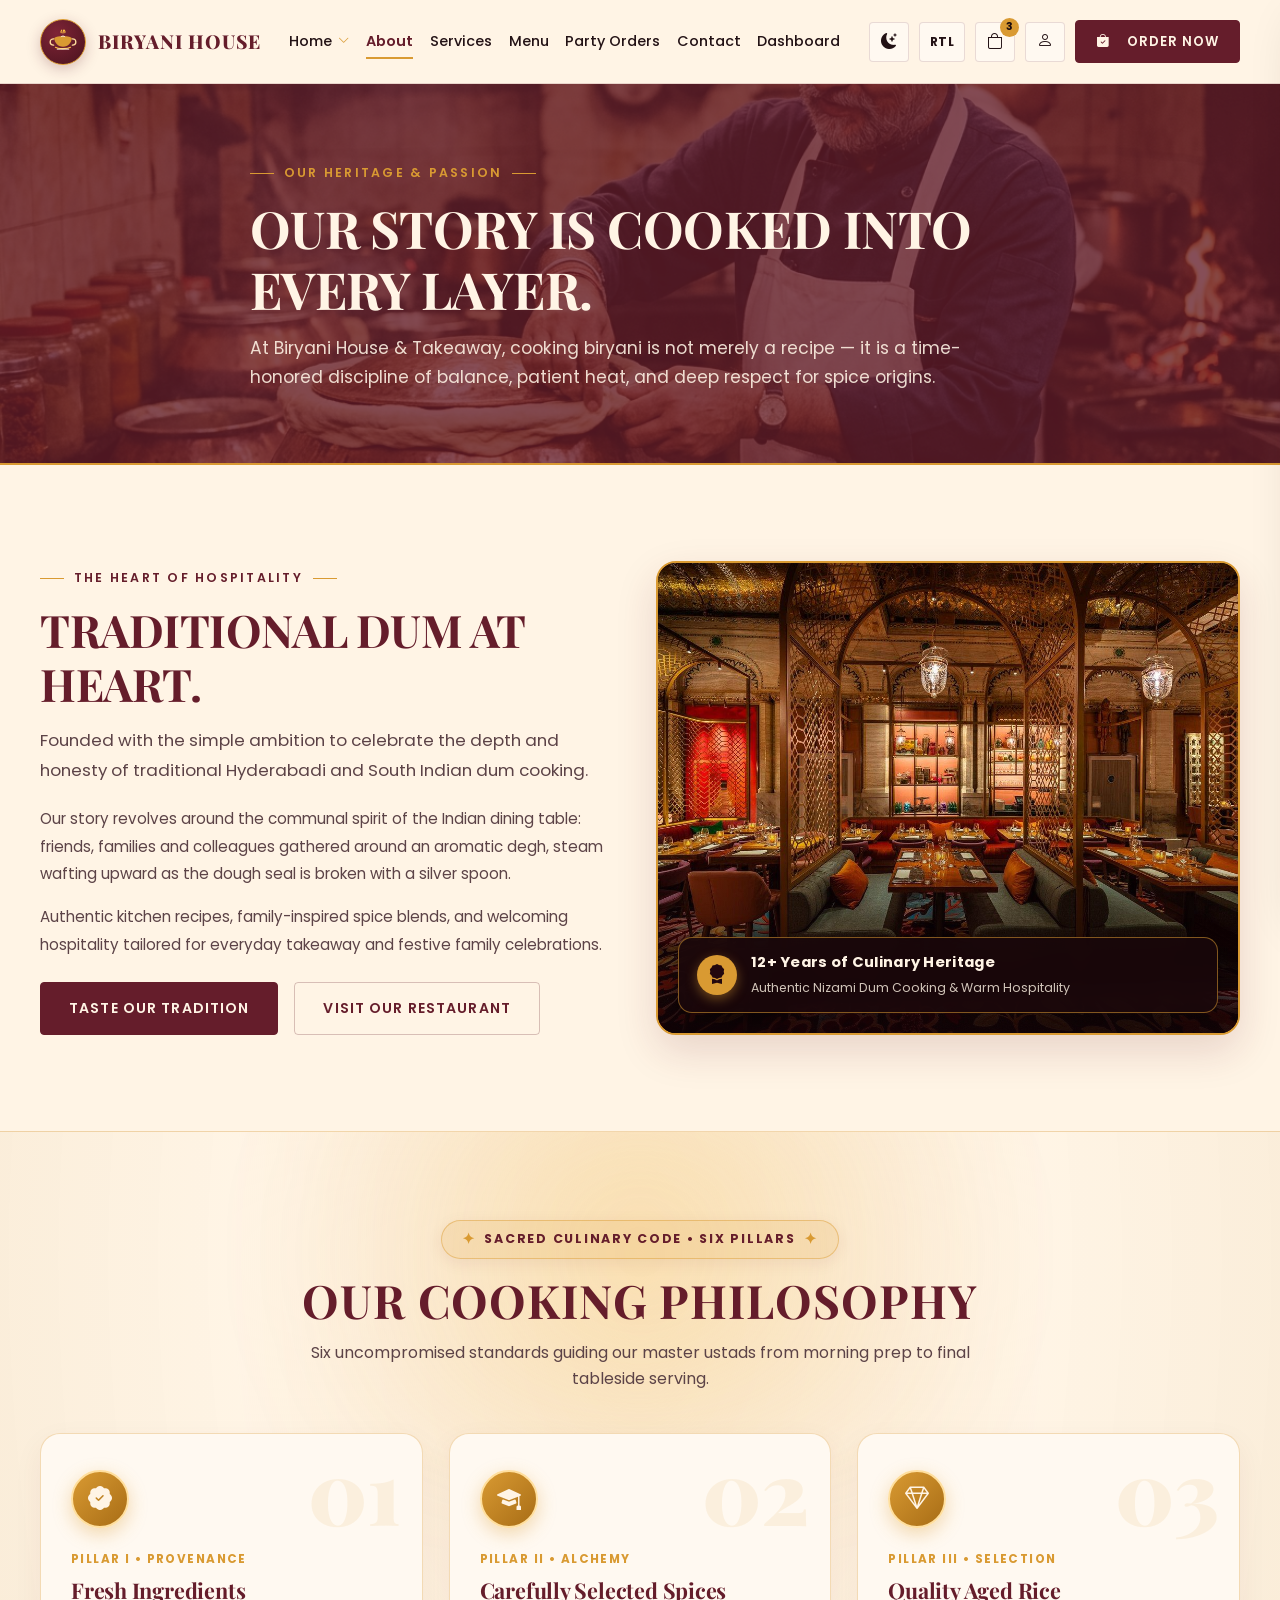
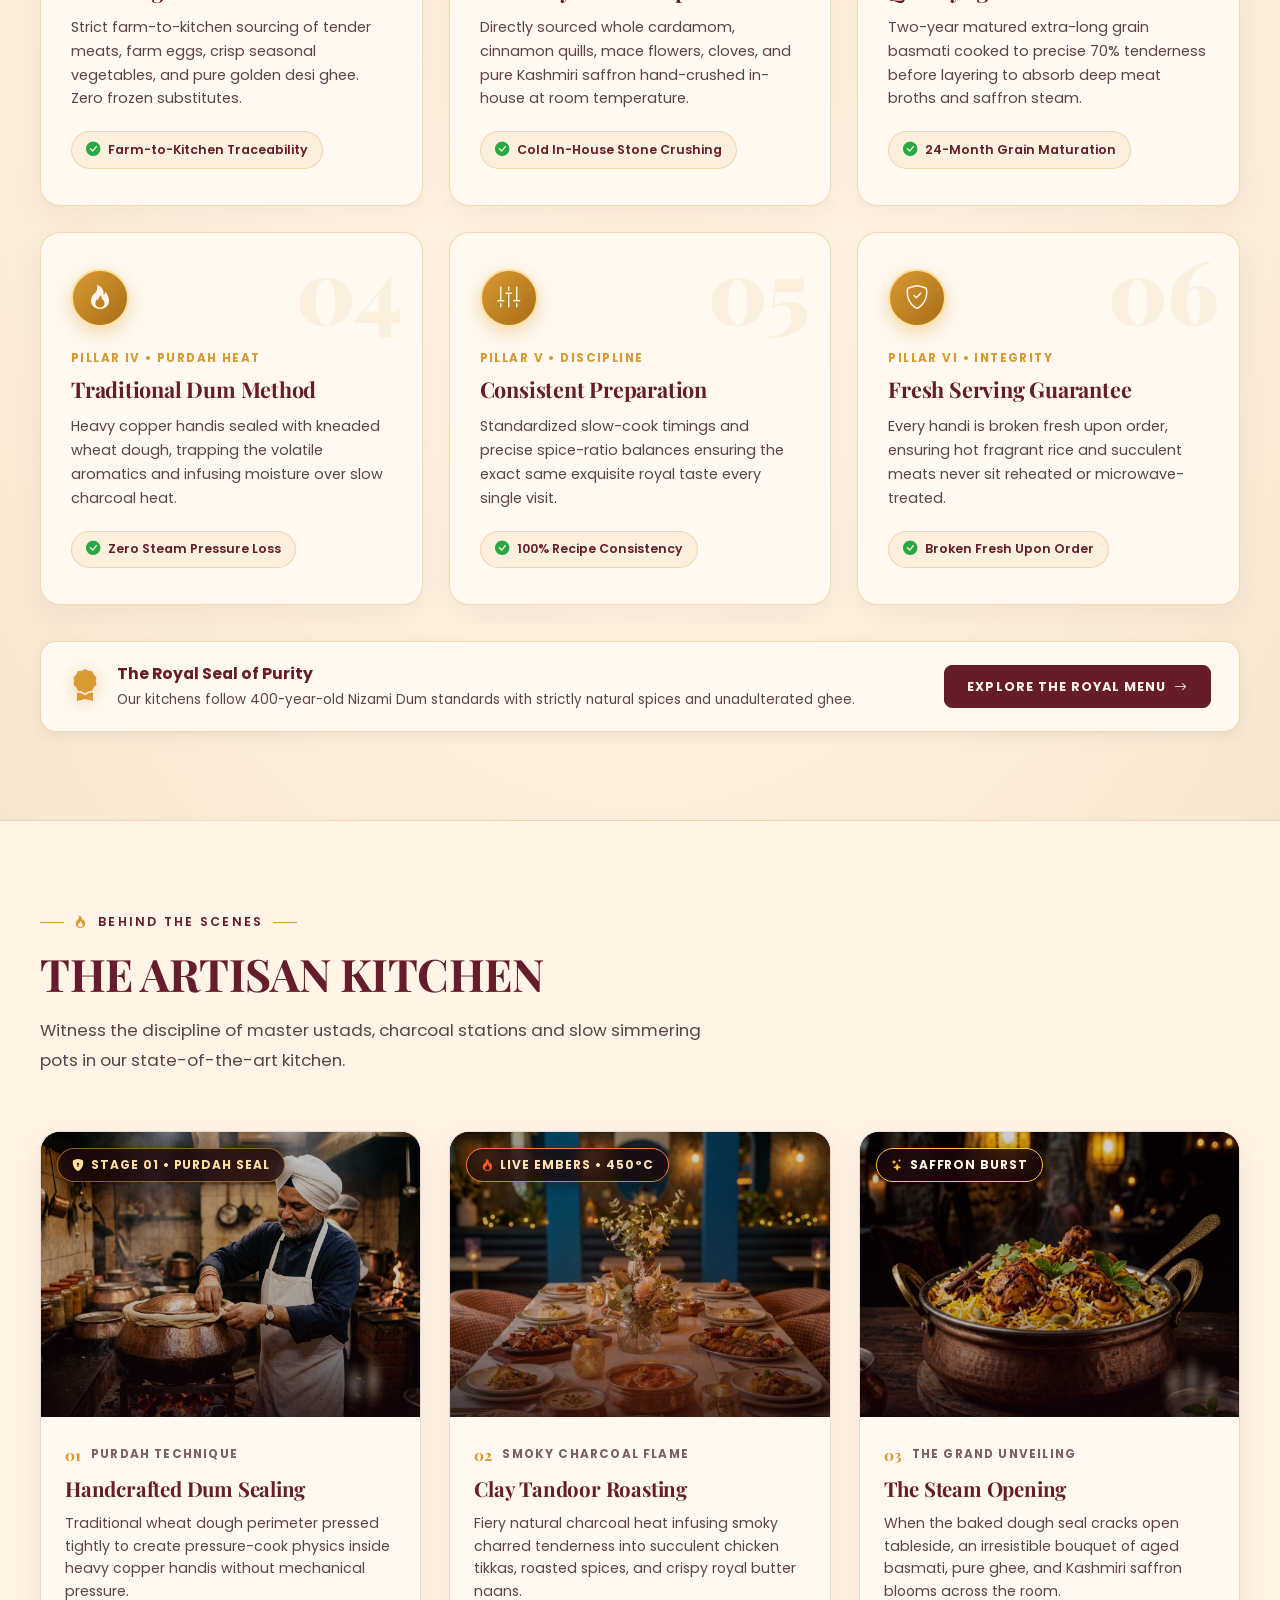
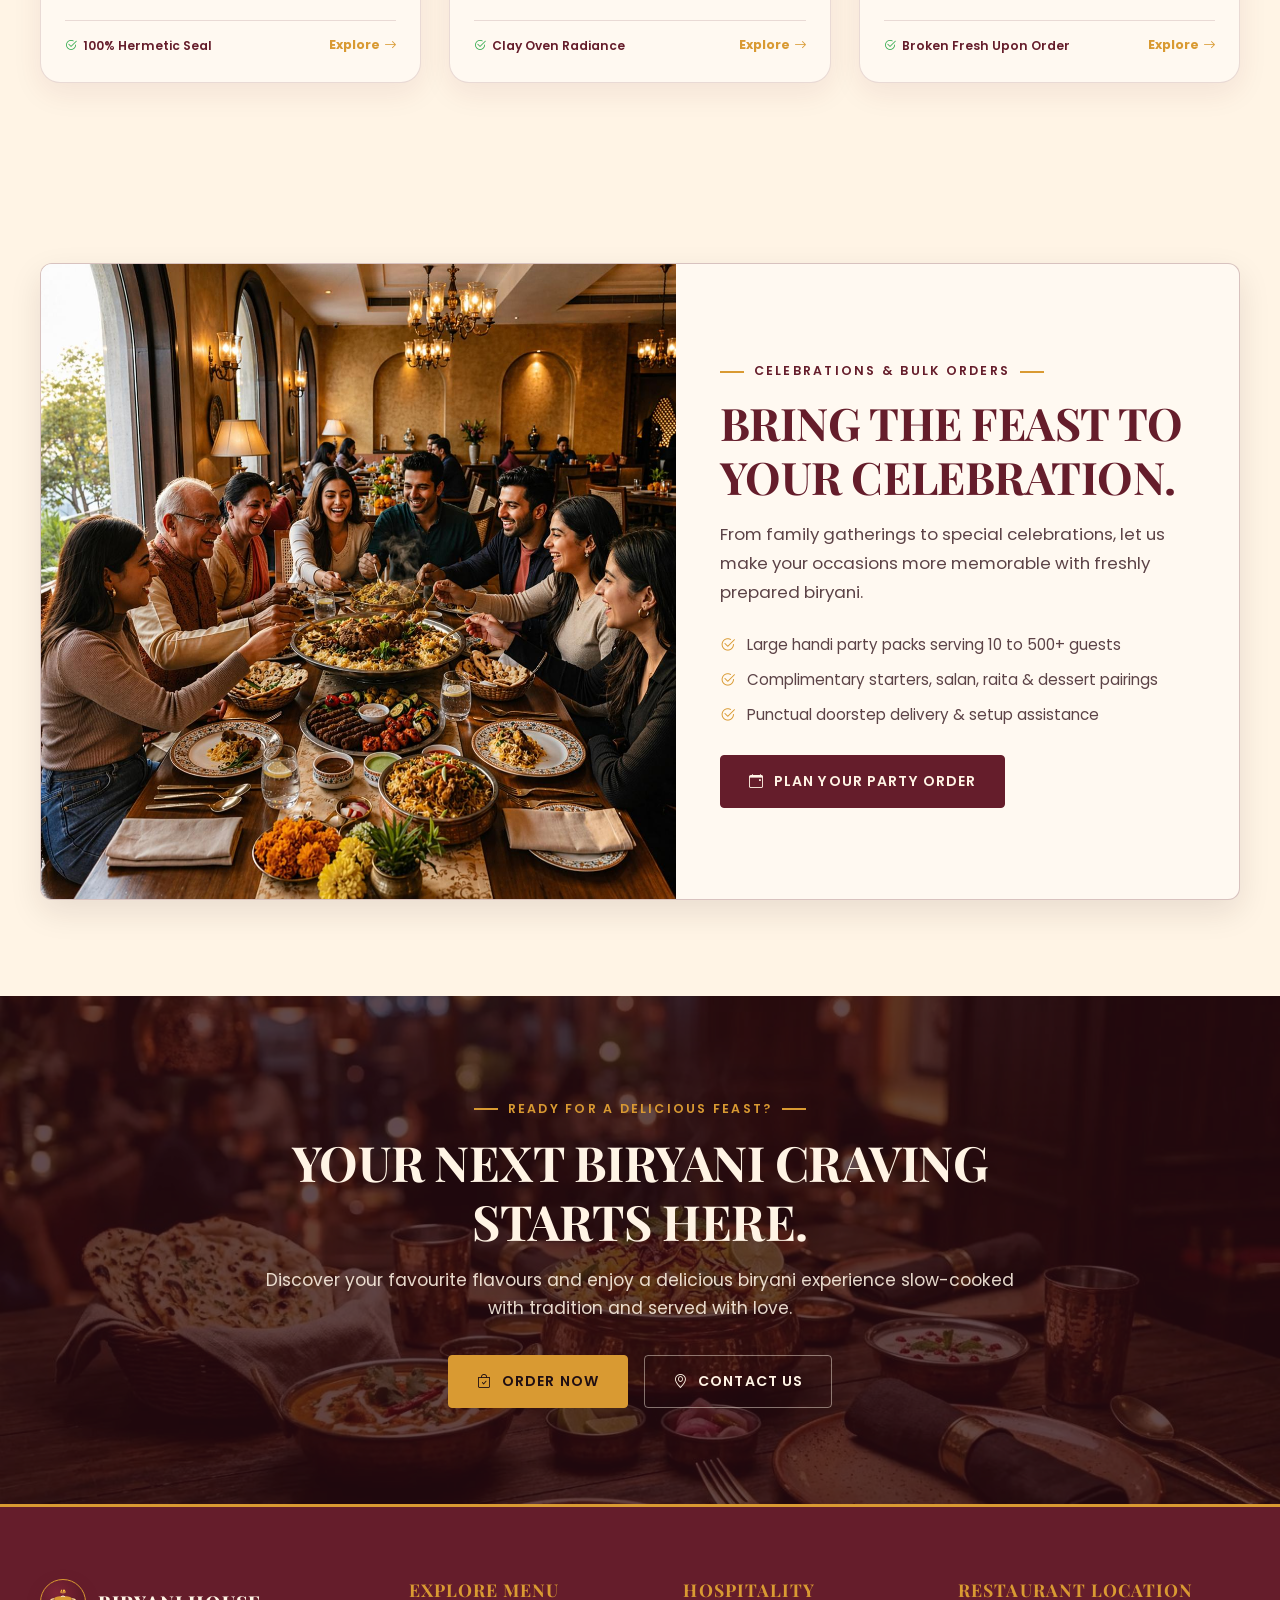
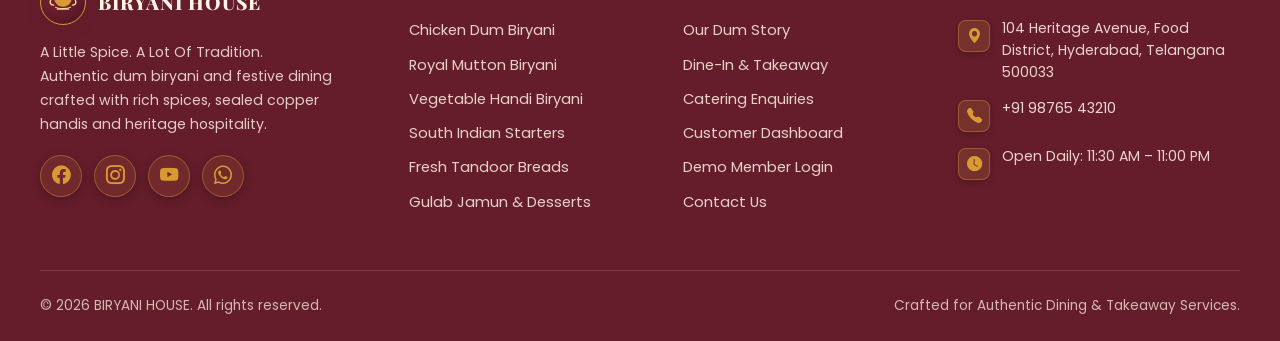
==== about.html @ 3998f785 "Initial commit" ====
﻿<!DOCTYPE html>
<html lang="en" dir="ltr" data-theme="light">
<head>
  <meta charset="UTF-8">
  <meta name="viewport" content="width=device-width, initial-scale=1.0">
    <!-- Favicon (Brand Logo Mark) -->
  <link rel="icon" type="image/svg+xml" href="assets/images/favicon.svg">
  <link rel="alternate icon" href="assets/images/favicon.svg">
  <link rel="apple-touch-icon" href="assets/images/favicon.svg">
  <title>Our Story | Biryani House & Takeaway</title>
  <meta name="description" content="Discover the culinary passion, authentic spices, and slow dum cooking methods behind Biryani House & Takeaway. Our kitchen, philosophy, and unwavering quality promise.">
  <meta property="og:title" content="Our Story | Biryani House & Takeaway">
  <meta property="og:description" content="Our story is cooked into every layer. Slow-cooked with tradition, served with love.">
  <meta property="og:image" content="assets/images/chef-dum.jpg">
  
  <link rel="stylesheet" href="https://cdn.jsdelivr.net/npm/bootstrap-icons@1.11.3/font/bootstrap-icons.min.css">
  <link rel="stylesheet" href="assets/css/style.css">
</head>
<body>

  <!-- Sticky Navbar -->
        <header class="site-header" id="siteHeader">
    <div class="container navbar-inner">
      <!-- Left: Brand Logo -->
      <a href="index.html" class="brand-logo" aria-label="Biryani House Home">
        <div class="brand-logo-mark">
          <svg viewBox="0 0 48 48" fill="none" xmlns="http://www.w3.org/2000/svg">
            <path d="M21 9c-.5-1.5 0-3 1-4M24 9.5c0-2 1-3.5 1-4.8M27 9c.5-1.5 0-3-1-4" stroke="#FFC043" stroke-width="1.8" stroke-linecap="round"/>
            <ellipse cx="24" cy="18" rx="14" ry="3.5" fill="#D99A32"/>
            <path d="M21 15.5c1-1.5 5-1.5 6 0" stroke="#FFF4E5" stroke-width="1.5" stroke-linecap="round"/>
            <path d="M10 18c.6 7 5.2 13.5 14 13.5s13.4-6.5 14-13.5H10z" fill="#D99A32"/>
            <path d="M9 19c-3.2 0-5.5 2.2-5.5 5s2.3 5 5.5 5M39 19c3.2 0 5.5 2.2 5.5 5s-2.3 5-5.5 5" stroke="#FFDF9E" stroke-width="2.2" stroke-linecap="round"/>
            <path d="M12 32.5c4 2.8 19 2.8 24 0" stroke="#FFC043" stroke-width="2" stroke-linecap="round"/>
            <path d="M15 35.5h18" stroke="#FFF4E5" stroke-width="2" stroke-linecap="round" opacity="0.8"/>
          </svg>
        </div>
        <span class="brand-name">BIRYANI HOUSE</span>
      </a>

      <!-- Center: Navigation Links -->
      <nav class="nav-links" aria-label="Primary Navigation">
        <!-- Home Dropdown Menu -->
        <div class="nav-dropdown">
          <a href="index.html" class="nav-link nav-dropdown-trigger" aria-haspopup="true" aria-expanded="false">
            <span>Home</span>
            <i class="bi bi-chevron-down nav-dropdown-chevron"></i>
          </a>
          <div class="nav-dropdown-menu">
            <a href="index.html" class="nav-dropdown-item">
              <div class="dropdown-item-badge"><i class="bi bi-house-door-fill"></i></div>
              <div class="dropdown-item-text">
                <span class="dropdown-item-title">Home 1 &mdash; Traditional</span>
                <span class="dropdown-item-sub">Classic Handi &amp; Heritage Dum</span>
              </div>
            </a>
            <a href="home-2.html" class="nav-dropdown-item">
              <div class="dropdown-item-badge"><i class="bi bi-fire"></i></div>
              <div class="dropdown-item-text">
                <span class="dropdown-item-title">Home 2 &mdash; Contemporary</span>
                <span class="dropdown-item-sub">Modern Charcoal &amp; Live Ordering</span>
              </div>
            </a>
          </div>
        </div>

        <a href="about.html" class="nav-link active">About</a>
        <a href="services.html" class="nav-link">Services</a>
        <a href="menu.html" class="nav-link">Menu</a>
        <a href="party-orders.html" class="nav-link">Party Orders</a>
        <a href="contact.html" class="nav-link">Contact</a>
        <a href="dashboard.html" class="nav-link">Dashboard</a>
      </nav>

      <!-- Right: Action Controls -->
      <div class="nav-actions">
        <!-- Theme Toggle (Desktop Only) -->
        <button class="icon-btn theme-toggle-btn desktop-only-control" title="Toggle Theme" aria-label="Toggle Theme">
          <i class="bi bi-moon-stars-fill"></i>
        </button>

        <!-- RTL Toggle (Desktop Only) -->
        <button class="icon-btn rtl-toggle-btn desktop-only-control" title="Toggle RTL Layout" aria-label="Toggle RTL">
          RTL
        </button>

        <!-- Cart Drawer Toggle (Desktop Only) -->
        <button class="icon-btn cart-toggle-btn desktop-only-control" title="View Cart" aria-label="View Cart">
          <i class="bi bi-bag"></i>
          <span class="cart-badge cart-count-badge">3</span>
        </button>

        <!-- Customer Login Link (Desktop Only) -->
        <a href="login.html" class="icon-btn desktop-only-control" title="Customer Login" aria-label="Customer Login">
          <i class="bi bi-person"></i>
        </a>

        <!-- Order Now CTA (Desktop Only) -->
        <a href="menu.html" class="btn btn-primary nav-order-btn desktop-only-control">
          <i class="bi bi-bag-check-fill" style="margin-right: 6px;"></i>ORDER NOW
        </a>

        <!-- Mobile Hamburger Toggle (Tablet & Mobile Header Only) -->
        <button class="icon-btn mobile-menu-toggle" aria-label="Open Mobile Menu">
          <i class="bi bi-list" style="font-size: 1.4rem;"></i>
        </button>
      </div>
    </div>
  </header>

  <!-- Mobile Navigation Drawer Overlay (Rule 9) -->
  <div class="mobile-drawer-overlay"></div>
  <aside class="mobile-drawer" aria-label="Mobile Navigation Drawer">
    <div class="mobile-drawer-header">
      <div class="brand-logo">
        <div class="brand-logo-mark">
          <svg viewBox="0 0 48 48" fill="none" xmlns="http://www.w3.org/2000/svg">
            <path d="M21 9c-.5-1.5 0-3 1-4M24 9.5c0-2 1-3.5 1-4.8M27 9c.5-1.5 0-3-1-4" stroke="#FFC043" stroke-width="1.8" stroke-linecap="round"/>
            <ellipse cx="24" cy="18" rx="14" ry="3.5" fill="#D99A32"/>
            <path d="M21 15.5c1-1.5 5-1.5 6 0" stroke="#FFF4E5" stroke-width="1.5" stroke-linecap="round"/>
            <path d="M10 18c.6 7 5.2 13.5 14 13.5s13.4-6.5 14-13.5H10z" fill="#D99A32"/>
            <path d="M9 19c-3.2 0-5.5 2.2-5.5 5s2.3 5 5.5 5M39 19c3.2 0 5.5 2.2 5.5 5s-2.3 5-5.5 5" stroke="#FFDF9E" stroke-width="2.2" stroke-linecap="round"/>
            <path d="M12 32.5c4 2.8 19 2.8 24 0" stroke="#FFC043" stroke-width="2" stroke-linecap="round"/>
            <path d="M15 35.5h18" stroke="#FFF4E5" stroke-width="2" stroke-linecap="round" opacity="0.8"/>
          </svg>
        </div>
        <span class="brand-name">BIRYANI HOUSE</span>
      </div>
      <button class="icon-btn mobile-drawer-close" aria-label="Close Mobile Menu">
        <i class="bi bi-x-lg"></i>
      </button>
    </div>

    <!-- Mobile Navigation items (clean list, no extra row above Home) -->
    <nav class="mobile-nav-list">
      <!-- Mobile Home Accordion Submenu -->
      <div class="mobile-nav-accordion">
        <button class="mobile-nav-link mobile-accordion-trigger" aria-expanded="false">
          <span>Home</span>
          <i class="bi bi-chevron-down mobile-accordion-icon"></i>
        </button>
        <div class="mobile-accordion-content">
          <a href="index.html" class="mobile-subnav-link">
            <i class="bi bi-house-door-fill"></i> Home 1 &mdash; Traditional
          </a>
          <a href="home-2.html" class="mobile-subnav-link">
            <i class="bi bi-fire"></i> Home 2 &mdash; Contemporary
          </a>
        </div>
      </div>

      <a href="about.html" class="mobile-nav-link active">
        <span>About</span> <i class="bi bi-chevron-right"></i>
      </a>
      <a href="services.html" class="mobile-nav-link">
        <span>Services</span> <i class="bi bi-chevron-right"></i>
      </a>
      <a href="menu.html" class="mobile-nav-link">
        <span>Menu</span> <i class="bi bi-chevron-right"></i>
      </a>
      <a href="party-orders.html" class="mobile-nav-link">
        <span>Party Orders</span> <i class="bi bi-chevron-right"></i>
      </a>
      <a href="contact.html" class="mobile-nav-link">
        <span>Contact</span> <i class="bi bi-chevron-right"></i>
      </a>
      <a href="dashboard.html" class="mobile-nav-link">
        <span>Dashboard</span> <i class="bi bi-chevron-right"></i>
      </a>
    </nav>

    <!-- Mobile Drawer Footer: Exact Action Buttons as used in Web View + ORDER NOW CTA -->
    <div class="mobile-drawer-footer">
      <div class="mobile-drawer-icon-actions">
        <!-- Theme Toggle -->
        <button class="icon-btn theme-toggle-btn" title="Toggle Theme" aria-label="Toggle Theme">
          <i class="bi bi-moon-stars-fill"></i>
        </button>

        <!-- RTL Toggle -->
        <button class="icon-btn rtl-toggle-btn" title="Toggle RTL Layout" aria-label="Toggle RTL">
          RTL
        </button>

        <!-- Cart Drawer Toggle -->
        <button class="icon-btn cart-toggle-btn" title="View Cart" aria-label="View Cart">
          <i class="bi bi-bag"></i>
          <span class="cart-badge cart-count-badge">3</span>
        </button>

        <!-- Customer Login Link -->
        <a href="login.html" class="icon-btn" title="Customer Login" aria-label="Customer Login">
          <i class="bi bi-person"></i>
        </a>
      </div>

      <!-- Order Now CTA -->
      <a href="menu.html" class="btn btn-primary" style="width: 100%; justify-content: center; padding: 12px 20px;">
        <i class="bi bi-bag-check-fill" style="margin-right: 6px;"></i> ORDER NOW
      </a>
    </div>
  </aside>

  <main>
    <!-- =====================================================================
         SECTION 1 — ABOUT HERO (Rule 14)
         ===================================================================== -->
    <section class="page-hero">
      <img src="assets/images/chef-dum.jpg" alt="Authentic biryani preparation photography" class="page-hero-bg">
      <div class="container page-hero-content">
        <span class="eyebrow" style="color: var(--saffron);">Our Heritage & Passion</span>
        <h1>OUR STORY IS COOKED INTO EVERY LAYER.</h1>
        <p>
          At Biryani House & Takeaway, cooking biryani is not merely a recipe — it is a time-honored discipline of balance, patient heat, and deep respect for spice origins.
        </p>
      </div>
    </section>

    <!-- =====================================================================
         SECTION 2 — OUR STORY (Rule 14: Authentic Storytelling)
         ===================================================================== -->
    <section class="section">
      <div class="container">
        <div class="grid-2" style="align-items: center;">
          <div>
            <span class="eyebrow">The Heart of Hospitality</span>
            <h2 class="section-title">TRADITIONAL DUM AT HEART.</h2>
            <p class="section-subtitle" style="margin-bottom: 20px;">
              Founded with the simple ambition to celebrate the depth and honesty of traditional Hyderabadi and South Indian dum cooking.
            </p>
            <p style="font-size: 0.95rem; color: var(--text-secondary); line-height: 1.8; margin-bottom: 16px;">
              Our story revolves around the communal spirit of the Indian dining table: friends, families and colleagues gathered around an aromatic degh, steam wafting upward as the dough seal is broken with a silver spoon.
            </p>
            <p style="font-size: 0.95rem; color: var(--text-secondary); line-height: 1.8; margin-bottom: 24px;">
              Authentic kitchen recipes, family-inspired spice blends, and welcoming hospitality tailored for everyday takeaway and festive family celebrations.
            </p>
            <div style="display: flex; gap: 16px; flex-wrap: wrap;">
              <a href="menu.html" class="btn btn-primary">Taste Our Tradition</a>
              <a href="contact.html" class="btn btn-outline">Visit Our Restaurant</a>
            </div>
          </div>

          <div class="story-media-wrapper">
            <img src="assets/images/15.jpg" alt="Biryani House Restaurant Interior Atmosphere" class="story-media-img" loading="lazy">
            <div class="story-media-overlay"></div>
            <div class="story-floating-badge">
              <div class="badge-icon"><i class="bi bi-award-fill"></i></div>
              <div class="badge-text">
                <strong>12+ Years of Culinary Heritage</strong>
                <span>Authentic Nizami Dum Cooking & Warm Hospitality</span>
              </div>
            </div>
          </div>
        </div>
      </div>
    </section>

    <!-- =====================================================================
         SECTION 3 — OUR COOKING PHILOSOPHY (6 Royal Pillars of Dum Craftsmanship)
         ===================================================================== -->
    <section class="section-philosophy" id="cooking-philosophy">
      <div class="philosophy-ambient-glow" aria-hidden="true"></div>

      <div class="container">
        <div class="section-header center philosophy-header">
          <div class="philosophy-royal-pill">
            <span class="pill-sparkle">✦</span>
            <span>SACRED CULINARY CODE • SIX PILLARS</span>
            <span class="pill-sparkle">✦</span>
          </div>
          <h2 class="section-title philosophy-title">OUR COOKING PHILOSOPHY</h2>
          <p class="section-subtitle philosophy-subtitle">
            Six uncompromised standards guiding our master ustads from morning prep to final tableside serving.
          </p>
        </div>

        <!-- 6 Heritage Pillars Matrix (Completely Not a Generic Card Template) -->
        <div class="philosophy-matrix">
          
          <!-- Pillar 1 -->
          <div class="philosophy-pillar" data-pillar="1">
            <span class="pillar-watermark" aria-hidden="true">01</span>
            <div class="pillar-seal">
              <i class="bi bi-patch-check-fill"></i>
            </div>
            <div class="pillar-body">
              <span class="pillar-tag">Pillar I • Provenance</span>
              <h3 class="pillar-title">Fresh Ingredients</h3>
              <p class="pillar-desc">
                Strict farm-to-kitchen sourcing of tender meats, farm eggs, crisp seasonal vegetables, and pure golden desi ghee. Zero frozen substitutes.
              </p>
              <div class="pillar-guarantee">
                <i class="bi bi-check-circle-fill"></i>
                <span>Farm-to-Kitchen Traceability</span>
              </div>
            </div>
          </div>

          <!-- Pillar 2 -->
          <div class="philosophy-pillar" data-pillar="2">
            <span class="pillar-watermark" aria-hidden="true">02</span>
            <div class="pillar-seal">
              <i class="bi bi-mortarboard-fill"></i>
            </div>
            <div class="pillar-body">
              <span class="pillar-tag">Pillar II • Alchemy</span>
              <h3 class="pillar-title">Carefully Selected Spices</h3>
              <p class="pillar-desc">
                Directly sourced whole cardamom, cinnamon quills, mace flowers, cloves, and pure Kashmiri saffron hand-crushed in-house at room temperature.
              </p>
              <div class="pillar-guarantee">
                <i class="bi bi-check-circle-fill"></i>
                <span>Cold In-House Stone Crushing</span>
              </div>
            </div>
          </div>

          <!-- Pillar 3 -->
          <div class="philosophy-pillar" data-pillar="3">
            <span class="pillar-watermark" aria-hidden="true">03</span>
            <div class="pillar-seal">
              <i class="bi bi-gem"></i>
            </div>
            <div class="pillar-body">
              <span class="pillar-tag">Pillar III • Selection</span>
              <h3 class="pillar-title">Quality Aged Rice</h3>
              <p class="pillar-desc">
                Two-year matured extra-long grain basmati cooked to precise 70% tenderness before layering to absorb deep meat broths and saffron steam.
              </p>
              <div class="pillar-guarantee">
                <i class="bi bi-check-circle-fill"></i>
                <span>24-Month Grain Maturation</span>
              </div>
            </div>
          </div>

          <!-- Pillar 4 -->
          <div class="philosophy-pillar" data-pillar="4">
            <span class="pillar-watermark" aria-hidden="true">04</span>
            <div class="pillar-seal">
              <i class="bi bi-fire"></i>
            </div>
            <div class="pillar-body">
              <span class="pillar-tag">Pillar IV • Purdah Heat</span>
              <h3 class="pillar-title">Traditional Dum Method</h3>
              <p class="pillar-desc">
                Heavy copper handis sealed with kneaded wheat dough, trapping the volatile aromatics and infusing moisture over slow charcoal heat.
              </p>
              <div class="pillar-guarantee">
                <i class="bi bi-check-circle-fill"></i>
                <span>Zero Steam Pressure Loss</span>
              </div>
            </div>
          </div>

          <!-- Pillar 5 -->
          <div class="philosophy-pillar" data-pillar="5">
            <span class="pillar-watermark" aria-hidden="true">05</span>
            <div class="pillar-seal">
              <i class="bi bi-sliders2-vertical"></i>
            </div>
            <div class="pillar-body">
              <span class="pillar-tag">Pillar V • Discipline</span>
              <h3 class="pillar-title">Consistent Preparation</h3>
              <p class="pillar-desc">
                Standardized slow-cook timings and precise spice-ratio balances ensuring the exact same exquisite royal taste every single visit.
              </p>
              <div class="pillar-guarantee">
                <i class="bi bi-check-circle-fill"></i>
                <span>100% Recipe Consistency</span>
              </div>
            </div>
          </div>

          <!-- Pillar 6 -->
          <div class="philosophy-pillar" data-pillar="6">
            <span class="pillar-watermark" aria-hidden="true">06</span>
            <div class="pillar-seal">
              <i class="bi bi-shield-check"></i>
            </div>
            <div class="pillar-body">
              <span class="pillar-tag">Pillar VI • Integrity</span>
              <h3 class="pillar-title">Fresh Serving Guarantee</h3>
              <p class="pillar-desc">
                Every handi is broken fresh upon order, ensuring hot fragrant rice and succulent meats never sit reheated or microwave-treated.
              </p>
              <div class="pillar-guarantee">
                <i class="bi bi-check-circle-fill"></i>
                <span>Broken Fresh Upon Order</span>
              </div>
            </div>
          </div>

        </div>

        <!-- Masterclass Commitment Banner below the 6 pillars -->
        <div class="philosophy-commitment-bar">
          <div class="commitment-left">
            <i class="bi bi-award-fill"></i>
            <div>
              <strong>The Royal Seal of Purity</strong>
              <span>Our kitchens follow 400-year-old Nizami Dum standards with strictly natural spices and unadulterated ghee.</span>
            </div>
          </div>
          <a href="menu.html" class="btn btn-primary btn-sm commitment-btn">
            <span>Explore The Royal Menu</span>
            <i class="bi bi-arrow-right"></i>
          </a>
        </div>

      </div>
    </section>

    <!-- =====================================================================
         SECTION 4 — OUR KITCHEN (Animated Artisan Kitchen Showcase)
         ===================================================================== -->
    <section class="section section-kitchen-showcase" id="artisan-kitchen">
      <div class="container">
        <div class="section-header">
          <span class="eyebrow"><i class="bi bi-fire" style="color: var(--saffron);"></i> Behind the Scenes</span>
          <h2 class="section-title">THE ARTISAN KITCHEN</h2>
          <p class="section-subtitle">
            Witness the discipline of master ustads, charcoal stations and slow simmering pots in our state-of-the-art kitchen.
          </p>
        </div>

        <div class="artisan-kitchen-grid">
          
          <!-- Kitchen Card 1 -->
          <article class="artisan-card">
            <div class="artisan-card-media">
              <img src="assets/images/chef-dum.jpg" alt="Chef sealing biryani handi with wheat dough" loading="lazy">
              <div class="artisan-media-overlay"></div>
              
              <!-- Floating Live Badge -->
              <span class="artisan-badge">
                <i class="bi bi-shield-lock-fill"></i> Stage 01 • Purdah Seal
              </span>

              <!-- Rising Steam Animation on Sealing Handi -->
              <div class="kitchen-steam-fx" aria-hidden="true">
                <span class="kitchen-plume k-plume-1"></span>
                <span class="kitchen-plume k-plume-2"></span>
              </div>

              <!-- Shimmer Sheen Beam on Hover -->
              <div class="artisan-shimmer"></div>
            </div>

            <div class="artisan-card-body">
              <div>
                <div class="artisan-meta">
                  <span class="artisan-step-num">01</span>
                  <span class="artisan-technique">Purdah Technique</span>
                </div>
                <h3 class="artisan-title">Handcrafted Dum Sealing</h3>
                <p class="artisan-desc">
                  Traditional wheat dough perimeter pressed tightly to create pressure-cook physics inside heavy copper handis without mechanical pressure.
                </p>
              </div>
              <div class="artisan-footer">
                <span class="artisan-tag"><i class="bi bi-check2-circle"></i> 100% Hermetic Seal</span>
                <span class="artisan-explore-hint">Explore <i class="bi bi-arrow-right"></i></span>
              </div>
            </div>
          </article>

          <!-- Kitchen Card 2 -->
          <article class="artisan-card">
            <div class="artisan-card-media">
              <img src="assets/images/10.jpg" alt="Tandoor clay oven roasted meats and fragrant banquet" loading="lazy">
              <div class="artisan-media-overlay"></div>
              
              <!-- Floating Live Badge -->
              <span class="artisan-badge fire-badge">
                <i class="bi bi-fire"></i> Live Embers • 450°C
              </span>

              <!-- Warm Ember Glow Animation -->
              <div class="kitchen-ember-glow" aria-hidden="true"></div>

              <!-- Shimmer Sheen Beam on Hover -->
              <div class="artisan-shimmer"></div>
            </div>

            <div class="artisan-card-body">
              <div>
                <div class="artisan-meta">
                  <span class="artisan-step-num">02</span>
                  <span class="artisan-technique">Smoky Charcoal Flame</span>
                </div>
                <h3 class="artisan-title">Clay Tandoor Roasting</h3>
                <p class="artisan-desc">
                  Fiery natural charcoal heat infusing smoky charred tenderness into succulent chicken tikkas, roasted spices, and crispy royal butter naans.
                </p>
              </div>
              <div class="artisan-footer">
                <span class="artisan-tag"><i class="bi bi-check2-circle"></i> Clay Oven Radiance</span>
                <span class="artisan-explore-hint">Explore <i class="bi bi-arrow-right"></i></span>
              </div>
            </div>
          </article>

          <!-- Kitchen Card 3 -->
          <article class="artisan-card">
            <div class="artisan-card-media">
              <img src="assets/images/1.jpg" alt="Freshly opened steaming handi biryani" loading="lazy">
              <div class="artisan-media-overlay"></div>
              
              <!-- Floating Live Badge -->
              <span class="artisan-badge aroma-badge">
                <i class="bi bi-stars"></i> Saffron Burst
              </span>

              <!-- Dynamic Rising Steam Plumes -->
              <div class="kitchen-steam-fx" aria-hidden="true">
                <span class="kitchen-plume k-plume-1"></span>
                <span class="kitchen-plume k-plume-2"></span>
                <span class="kitchen-plume k-plume-3"></span>
              </div>

              <!-- Shimmer Sheen Beam on Hover -->
              <div class="artisan-shimmer"></div>
            </div>

            <div class="artisan-card-body">
              <div>
                <div class="artisan-meta">
                  <span class="artisan-step-num">03</span>
                  <span class="artisan-technique">The Grand Unveiling</span>
                </div>
                <h3 class="artisan-title">The Steam Opening</h3>
                <p class="artisan-desc">
                  When the baked dough seal cracks open tableside, an irresistible bouquet of aged basmati, pure ghee, and Kashmiri saffron blooms across the room.
                </p>
              </div>
              <div class="artisan-footer">
                <span class="artisan-tag"><i class="bi bi-check2-circle"></i> Broken Fresh Upon Order</span>
                <span class="artisan-explore-hint">Explore <i class="bi bi-arrow-right"></i></span>
              </div>
            </div>
          </article>

        </div>
      </div>
    </section>

    <!-- =====================================================================
         SECTION 5 — FAMILY AND PARTY ORDERS (Rule 14)
         ===================================================================== -->
    <section class="section">
      <div class="container">
        <div class="party-banner-grid">
          <div class="party-banner-media">
            <img src="assets/images/7.jpg" alt="Family gathering enjoying biryani feast" loading="lazy">
          </div>
          <div class="party-banner-content">
            <span class="eyebrow">Celebrations & Bulk Orders</span>
            <h2 class="section-title">BRING THE FEAST TO YOUR CELEBRATION.</h2>
            <p class="section-subtitle" style="margin-bottom: 24px;">
              From family gatherings to special celebrations, let us make your occasions more memorable with freshly prepared biryani.
            </p>
            <ul style="display: flex; flex-direction: column; gap: 10px; margin-bottom: 28px; font-size: 0.95rem; color: var(--text-secondary);">
              <li><i class="bi bi-check2-circle" style="color: var(--saffron); margin-inline-end: 8px;"></i> Large handi party packs serving 10 to 500+ guests</li>
              <li><i class="bi bi-check2-circle" style="color: var(--saffron); margin-inline-end: 8px;"></i> Complimentary starters, salan, raita & dessert pairings</li>
              <li><i class="bi bi-check2-circle" style="color: var(--saffron); margin-inline-end: 8px;"></i> Punctual doorstep delivery & setup assistance</li>
            </ul>
            <a href="party-orders.html" class="btn btn-primary">
              <i class="bi bi-calendar-event"></i> PLAN YOUR PARTY ORDER
            </a>
          </div>
        </div>
      </div>
    </section>

    <!-- =====================================================================
         SECTION 6 — FINAL CTA (Rule 14)
         ===================================================================== -->
    <section class="final-cta-section">
      <img src="assets/images/9.jpg" alt="Appetizing biryani background" class="final-cta-bg">
      <div class="container final-cta-inner">
        <span class="eyebrow" style="color: var(--saffron);">Ready for a Delicious Feast?</span>
        <h2>YOUR NEXT BIRYANI CRAVING STARTS HERE.</h2>
        <p>
          Discover your favourite flavours and enjoy a delicious biryani experience slow-cooked with tradition and served with love.
        </p>
        <div class="cta-btn-row">
          <a href="menu.html" class="btn btn-gold">
            <i class="bi bi-bag-check"></i> ORDER NOW
          </a>
          <a href="contact.html" class="btn btn-outline-light">
            <i class="bi bi-geo-alt"></i> CONTACT US
          </a>
        </div>
      </div>
    </section>
  </main>

  <!-- Public Cart Drawer Component -->
  <div class="mobile-drawer-overlay" id="cartDrawerOverlay"></div>
  <aside class="cart-drawer" id="publicCartDrawer" aria-label="Customer Cart">
    <div class="cart-drawer-header">
      <div style="display: flex; align-items: center; gap: 10px;">
        <i class="bi bi-bag-heart-fill" style="color: var(--saffron); font-size: 1.25rem;"></i>
        <h3 style="margin: 0;">Your Order Cart</h3>
      </div>
      <button class="icon-btn" id="cartDrawerClose" aria-label="Close cart" style="background: none; border-color: rgba(255,244,229,0.3); color: var(--cream);">
        <i class="bi bi-x-lg"></i>
      </button>
    </div>

    <div class="cart-drawer-body">
      <div id="cartEmptyState" style="text-align: center; padding-block: 60px 20px;">
        <i class="bi bi-basket" style="font-size: 3rem; color: var(--saffron);"></i>
        <h4 style="margin-block: 16px 6px;">Your cart is currently empty</h4>
        <p style="font-size: 0.88rem; color: var(--text-muted); margin-bottom: 20px;">Add aromatic biryanis and succulent starters from our menu to get started.</p>
        <a href="menu.html" class="btn btn-primary btn-sm" onclick="closeCartDrawer()">Browse Menu</a>
      </div>
      <div id="cartItemsList"></div>
    </div>

    <div class="cart-drawer-footer" id="cartDrawerFooter" style="display: none;">
      <div style="display: flex; justify-content: space-between; font-size: 0.9rem; margin-bottom: 8px;">
        <span>Item Subtotal:</span>
        <strong id="cartSubtotal">₹0</strong>
      </div>
      <div style="display: flex; justify-content: space-between; font-size: 0.85rem; color: var(--text-muted); margin-bottom: 12px;">
        <span>Packaging & Delivery (Demo):</span>
        <strong id="cartDeliveryFee">₹50</strong>
      </div>
      <div style="display: flex; justify-content: space-between; font-size: 1.15rem; font-weight: 700; color: var(--text-heading); padding-top: 10px; border-top: 1px solid var(--border-strong); margin-bottom: 18px;">
        <span>Grand Total:</span>
        <strong id="cartGrandTotal" style="color: var(--maroon);">₹0</strong>
      </div>
      <a href="dashboard.html#cart" class="btn btn-primary" style="width: 100%;">
        PROCEED TO ORDER <i class="bi bi-arrow-right"></i>
      </a>
    </div>
  </aside>

  <!-- Footer -->
  <footer class="site-footer">
    <div class="container footer-grid">
      <div class="footer-col">
        <div class="brand-logo" style="margin-bottom: 16px;">
          <div class="brand-logo-mark">
            <svg viewBox="0 0 48 48" fill="none" xmlns="http://www.w3.org/2000/svg">
              <path d="M21 9c-.5-1.5 0-3 1-4M24 9.5c0-2 1-3.5 1-4.8M27 9c.5-1.5 0-3-1-4" stroke="#FFC043" stroke-width="1.8" stroke-linecap="round"/>
              <ellipse cx="24" cy="18" rx="14" ry="3.5" fill="#D99A32"/>
              <path d="M21 15.5c1-1.5 5-1.5 6 0" stroke="#FFF4E5" stroke-width="1.5" stroke-linecap="round"/>
              <path d="M10 18c.6 7 5.2 13.5 14 13.5s13.4-6.5 14-13.5H10z" fill="#D99A32"/>
              <path d="M9 19c-3.2 0-5.5 2.2-5.5 5s2.3 5 5.5 5M39 19c3.2 0 5.5 2.2 5.5 5s-2.3 5-5.5 5" stroke="#FFDF9E" stroke-width="2.2" stroke-linecap="round"/>
              <path d="M12 32.5c4 2.8 19 2.8 24 0" stroke="#FFC043" stroke-width="2" stroke-linecap="round"/>
              <path d="M15 35.5h18" stroke="#FFF4E5" stroke-width="2" stroke-linecap="round" opacity="0.8"/>
            </svg>
          </div>
          <span class="brand-name" style="color: var(--cream);">BIRYANI HOUSE</span>
        </div>
        <p style="font-size: 0.88rem; color: rgba(255, 244, 229, 0.82); line-height: 1.7; margin-bottom: 18px;">
          A Little Spice. A Lot Of Tradition.<br>
          Authentic dum biryani and festive dining crafted with rich spices, sealed copper handis and heritage hospitality.
        </p>
        <div class="footer-social-links">
          <a href="https://facebook.com" target="_blank" rel="noopener noreferrer" class="social-icon-btn" aria-label="Facebook">
            <i class="bi bi-facebook"></i>
          </a>
          <a href="https://instagram.com" target="_blank" rel="noopener noreferrer" class="social-icon-btn" aria-label="Instagram">
            <i class="bi bi-instagram"></i>
          </a>
          <a href="https://youtube.com" target="_blank" rel="noopener noreferrer" class="social-icon-btn" aria-label="YouTube">
            <i class="bi bi-youtube"></i>
          </a>
          <a href="https://wa.me/919876543210" target="_blank" rel="noopener noreferrer" class="social-icon-btn" aria-label="WhatsApp">
            <i class="bi bi-whatsapp"></i>
          </a>
        </div>
      </div>

      <div class="footer-col">
        <h4>Explore Menu</h4>
        <nav class="footer-links">
          <a href="menu.html">Chicken Dum Biryani</a>
          <a href="menu.html">Royal Mutton Biryani</a>
          <a href="menu.html">Vegetable Handi Biryani</a>
          <a href="menu.html">South Indian Starters</a>
          <a href="menu.html">Fresh Tandoor Breads</a>
          <a href="menu.html">Gulab Jamun &amp; Desserts</a>
        </nav>
      </div>

      <div class="footer-col">
        <h4>Hospitality</h4>
        <nav class="footer-links">
          <a href="about.html">Our Dum Story</a>
          <a href="services.html">Dine-In &amp; Takeaway</a>
          <a href="party-orders.html">Catering Enquiries</a>
          <a href="dashboard.html">Customer Dashboard</a>
          <a href="login.html">Demo Member Login</a>
          <a href="contact.html">Contact Us</a>
        </nav>
      </div>

      <div class="footer-col">
        <h4>Restaurant Location</h4>
        <div class="footer-contact-list">
          <div class="footer-contact-item">
            <div class="footer-contact-icon">
              <i class="bi bi-geo-alt-fill"></i>
            </div>
            <div class="footer-contact-info">
              <span>104 Heritage Avenue, Food District, Hyderabad, Telangana 500033</span>
            </div>
          </div>
          <div class="footer-contact-item">
            <div class="footer-contact-icon">
              <i class="bi bi-telephone-fill"></i>
            </div>
            <div class="footer-contact-info">
              <a href="tel:+919876543210">+91 98765 43210</a>
            </div>
          </div>
          <div class="footer-contact-item">
            <div class="footer-contact-icon">
              <i class="bi bi-clock-fill"></i>
            </div>
            <div class="footer-contact-info">
              <span>Open Daily: 11:30 AM – 11:00 PM</span>
            </div>
          </div>
        </div>
      </div>
    </div>

    <div class="container footer-bottom">
      <div>&copy; 2026 BIRYANI HOUSE. All rights reserved.</div>
      <div>Crafted for Authentic Dining &amp; Takeaway Services.</div>
    </div>
  </footer>

  <!-- Master JavaScript File (Rule 7) -->
  <script src="assets/js/main.js"></script>
</body>
</html>
---- assets/css/style.css ----
/* ==========================================================================

   BIRYANI HOUSE & TAKEAWAY — Master Stylesheet (style.css)

   Design Direction: Authentic Indian Biryani × Premium Restaurant × Editorial

   Palette: Deep Biryani Maroon (#651D2B), Saffron Gold (#D99A32), Warm Cream (#FFF4E5)

   Typography: Playfair Display (Headings) & Poppins (Body)

   ========================================================================== */



@import url('https://fonts.googleapis.com/css2?family=Playfair+Display:ital,wght@0,500;0,600;0,700;0,800;1,400;1,600&family=Poppins:wght@300;400;500;600;700&display=swap');



:root {

  /* Primary Brand Colors */

  --maroon: #651D2B;

  --maroon-deep: #46121C;

  --maroon-rich: #541723;

  --maroon-soft: rgba(101, 29, 43, 0.08);

  --saffron: #D99A32;

  --saffron-hover: #C28522;

  --saffron-soft: rgba(217, 154, 50, 0.16);

  --cream: #FFF4E5;

  --cream-elevated: #FFF9F1;

  --cream-muted: #F5E5CF;



  /* Theme Surface & Text Tokens (Light Mode Default) */

  --bg-body: #FFF4E5;

  --bg-surface: #FFF9F1;

  --bg-surface-alt: #F6E6D0;

  --bg-maroon-section: #651D2B;

  --bg-navbar: rgba(255, 244, 229, 0.96);

  --text-primary: #231215;

  --text-heading: #651D2B;

  --text-secondary: #5C4347;

  --text-muted: #7C6266;

  --text-on-maroon: #FFF4E5;

  --text-on-maroon-muted: rgba(255, 244, 229, 0.82);

  --border-color: rgba(101, 29, 43, 0.14);

  --border-strong: rgba(101, 29, 43, 0.25);

  --border-gold: rgba(217, 154, 50, 0.45);



  /* Semantic Indicators (Veg / Non-Veg / Status) */

  --veg-green: #1E7E34;

  --nonveg-red: #9E2A2B;



  /* Shadows & Transitions */

  --shadow-sm: 0 4px 16px rgba(35, 18, 21, 0.06);

  --shadow-md: 0 12px 32px rgba(35, 18, 21, 0.10);

  --shadow-lg: 0 22px 48px rgba(35, 18, 21, 0.16);

  --radius-sm: 4px;

  --radius-md: 8px;

  --radius-lg: 12px;

  --transition: 0.3s cubic-bezier(0.25, 1, 0.5, 1);



  /* Fonts */

  --font-heading: 'Playfair Display', Georgia, serif;

  --font-body: 'Poppins', -apple-system, BlinkMacSystemFont, sans-serif;



  /* Layout */

  --header-height: 84px;

}



/* Dark Mode Tokens */

[data-theme="dark"] {

  --bg-body: #160B0E;

  --bg-surface: #221116;

  --bg-surface-alt: #2B151B;

  --bg-maroon-section: #381019;

  --bg-navbar: rgba(22, 11, 14, 0.96);

  --text-primary: #FFF4E5;

  --text-heading: #FFF4E5;

  --text-secondary: #DECAB4;

  --text-muted: #B39C87;

  --text-on-maroon: #FFF4E5;

  --text-on-maroon-muted: rgba(255, 244, 229, 0.82);

  --border-color: rgba(255, 244, 229, 0.12);

  --border-strong: rgba(217, 154, 50, 0.32);

  --shadow-sm: 0 4px 16px rgba(0, 0, 0, 0.35);

  --shadow-md: 0 12px 32px rgba(0, 0, 0, 0.45);

  --shadow-lg: 0 22px 48px rgba(0, 0, 0, 0.6);

}



/* ==========================================================================

   1. RESET & BASE STYLES

   ========================================================================== */

*,

*::before,

*::after {

  box-sizing: border-box;

  margin: 0;

  padding: 0;

}



html {

  scroll-behavior: smooth;

  font-size: 16px;

  -webkit-text-size-adjust: 100%;

}



html {
  overflow-x: hidden;
  overflow-x: clip;
  max-width: 100%;
}

body {

  font-family: var(--font-body);

  background-color: var(--bg-body);

  color: var(--text-primary);

  line-height: 1.65;

  font-weight: 400;

  min-height: 100vh;

  display: flex;

  flex-direction: column;

  transition: background-color var(--transition), color var(--transition);
  overflow-x: hidden;
  overflow-x: clip;
  max-width: 100%;
  position: relative;
}

main {
  flex: 1 0 auto;
  max-width: 100%;
  overflow-x: hidden;
}



main {

  flex: 1 0 auto;

}



img {

  max-width: 100%;

  height: auto;

  display: block;

  object-fit: cover;

}



a {

  color: inherit;

  text-decoration: none;

  transition: color var(--transition), opacity var(--transition);

}



ul, ol {

  list-style: none;

}



button,

input,

select,

textarea {

  font-family: inherit;

  font-size: inherit;

  color: inherit;

  background: none;

  border: none;

}



button {

  cursor: pointer;

}



:focus-visible {

  outline: 2px solid var(--saffron);

  outline-offset: 3px;

}



/* ==========================================================================

   2. GLOBAL CONTAINER & SPACING SYSTEM (RULE 11)

   ========================================================================== */

.container {

  max-width: 1320px;

  width: calc(100% - 80px);

  margin-inline: auto;

}



@media (max-width: 1024px) {

  .container {

    width: calc(100% - 48px);

  }

}



@media (max-width: 767px) {

  .container {

    width: calc(100% - 32px);

  }

}



.section {

  padding-block: 96px;

  position: relative;

}



.section-sm {

  padding-block: 64px;

}



@media (max-width: 1024px) {

  .section {

    padding-block: 72px;

  }

}



@media (max-width: 767px) {

  .section {

    padding-block: 56px;

  }

}



.section-alt {

  background-color: var(--bg-surface-alt);

}



.section-surface {

  background-color: var(--bg-surface);

}



.section-maroon {

  background-color: var(--bg-maroon-section);

  color: var(--text-on-maroon);

}



/* ==========================================================================

   3. TYPOGRAPHY & EDITORIAL HEADINGS

   ========================================================================== */

h1, h2, h3, h4, h5, h6 {

  font-family: var(--font-heading);

  color: var(--text-heading);

  line-height: 1.2;

  font-weight: 700;

  letter-spacing: -0.01em;

}



.section-maroon h1,

.section-maroon h2,

.section-maroon h3,

.section-maroon h4 {

  color: var(--text-on-maroon);

}



.eyebrow {

  display: inline-flex;

  align-items: center;

  gap: 10px;

  font-family: var(--font-body);

  font-size: 0.78rem;

  font-weight: 600;

  text-transform: uppercase;

  letter-spacing: 0.18em;

  color: var(--saffron);

  margin-bottom: 14px;

}



[data-theme="light"] .section:not(.section-maroon) .eyebrow {

  color: var(--maroon);

}



.eyebrow::before,

.eyebrow::after {

  content: "";

  display: inline-block;

  width: 24px;

  height: 1.5px;

  background-color: var(--saffron);

}



.section-header {

  max-width: 700px;

  margin-bottom: 56px;

}



.section-header.center {

  margin-inline: auto;

  text-align: center;

}



.section-title {

  font-size: clamp(2rem, 3.5vw, 3rem);

  margin-bottom: 16px;

  text-transform: uppercase;

}



.section-subtitle {

  font-size: 1.05rem;

  color: var(--text-secondary);

  line-height: 1.75;

}



.section-maroon .section-subtitle {

  color: var(--text-on-maroon-muted);

}



/* ==========================================================================

   4. BUTTONS & INTERACTIVE ELEMENTS

   ========================================================================== */

.btn {

  display: inline-flex;

  align-items: center;

  justify-content: center;

  gap: 10px;

  padding: 14px 28px;

  font-size: 0.88rem;

  font-weight: 600;

  text-transform: uppercase;

  letter-spacing: 0.08em;

  border-radius: var(--radius-sm);

  border: 1.5px solid transparent;

  transition: all var(--transition);

  white-space: nowrap;

  max-width: 100%;

  text-align: center;

}



.btn-primary {

  background-color: var(--maroon);

  color: var(--cream);

  border-color: var(--maroon);

}



.btn-primary:hover {

  background-color: var(--maroon-deep);

  border-color: var(--saffron);

  transform: translateY(-2px);

  box-shadow: var(--shadow-md);

}



[data-theme="dark"] .btn-primary {

  background-color: var(--saffron);

  color: #1A0B0E;

  border-color: var(--saffron);

}



[data-theme="dark"] .btn-primary:hover {

  background-color: var(--saffron-hover);

  color: #1A0B0E;

}



.btn-gold {

  background-color: var(--saffron);

  color: #1F0E12;

  border-color: var(--saffron);

}



.btn-gold:hover {

  background-color: var(--saffron-hover);

  border-color: var(--saffron-hover);

  transform: translateY(-2px);

  box-shadow: var(--shadow-md);

}



.btn-outline {

  background-color: transparent;

  color: var(--text-heading);

  border-color: var(--border-strong);

}



.btn-outline:hover {

  background-color: var(--maroon);

  color: var(--cream);

  border-color: var(--maroon);

  transform: translateY(-2px);

}



.btn-outline-light {

  background-color: transparent;

  color: var(--cream);

  border-color: rgba(255, 244, 229, 0.45);

}



.btn-outline-light:hover {

  background-color: var(--cream);

  color: var(--maroon);

  border-color: var(--cream);

}



.btn-sm {

  padding: 10px 18px;

  font-size: 0.8rem;

}



/* Flip directional arrow icons in RTL */

[dir="rtl"] .bi-arrow-right,

[dir="rtl"] .bi-arrow-right-short,

[dir="rtl"] .bi-chevron-right {

  transform: scaleX(-1);

  display: inline-block;

}



/* ==========================================================================

   5. STICKY PREMIUM NAVBAR & MOBILE NAVIGATION (RULES 8 & 9)

   ========================================================================== */

.site-header {
  position: -webkit-sticky;
  position: sticky;
  top: 0;
  z-index: 1050;
  height: var(--header-height);
  background-color: var(--bg-navbar);
  backdrop-filter: blur(12px);
  -webkit-backdrop-filter: blur(12px);
  border-bottom: 1px solid var(--border-color);
  transition: height var(--transition), background-color var(--transition), box-shadow var(--transition);
}



.site-header.scrolled {

  height: 72px;

  box-shadow: var(--shadow-sm);

}



.header-container,
.navbar-inner {
  height: 100%;
  display: flex;
  align-items: center;
  justify-content: space-between;
  gap: 16px;
  flex-wrap: nowrap;
}



/* Brand Logo */

.brand-logo {

  display: inline-flex;

  align-items: center;

  gap: 12px;

  flex-shrink: 0;

}



.brand-logo-mark {

  width: 46px;

  height: 46px;

  border-radius: 50%;

  background: radial-gradient(circle at 35% 30%, #7e2436 0%, #4a131e 100%);

  border: 1.5px solid var(--saffron);

  display: flex;

  align-items: center;

  justify-content: center;

  color: var(--saffron);

  flex-shrink: 0;

  box-shadow: 0 4px 14px rgba(101, 29, 43, 0.25);

  transition: transform var(--transition), box-shadow var(--transition);

}



.brand-logo:hover .brand-logo-mark {

  transform: scale(1.06);

  box-shadow: 0 6px 18px rgba(217, 154, 50, 0.45);

}



.brand-logo-mark svg {

  width: 30px;

  height: 30px;

}



.brand-logo-text {

  display: flex;

  flex-direction: column;

}



.brand-name {

  font-family: var(--font-heading);

  font-size: 1.2rem;

  font-weight: 800;

  letter-spacing: 0.05em;

  color: var(--text-heading);

  line-height: 1.1;

}



.brand-sub {

  font-size: 0.65rem;

  font-weight: 600;

  letter-spacing: 0.22em;

  text-transform: uppercase;

  color: var(--saffron);

  margin-top: 2px;

}



/* Desktop Navigation Center */
.nav-links {
  display: flex;
  align-items: center;
  gap: clamp(10px, 1.3vw, 18px);
  white-space: nowrap;
  flex-shrink: 0;
}



.nav-link {

  position: relative;

  font-size: 0.9rem;

  font-weight: 500;

  color: var(--text-primary);

  padding-block: 6px;

  white-space: nowrap;

}



.nav-link::after {

  content: "";

  position: absolute;

  inset-inline-start: 0;

  bottom: 0;

  width: 0;

  height: 2px;

  background-color: var(--saffron);

  transition: width var(--transition);

}



.nav-link:hover,

.nav-link.active {

  color: var(--text-heading);

  font-weight: 600;

}



[data-theme="dark"] .nav-link.active {

  color: var(--saffron);

}



.nav-link:hover::after,

.nav-link.active::after {

  width: 100%;

}



/* Desktop Navigation Right Actions */

.nav-actions {

  display: flex;

  align-items: center;

  gap: 10px;

  flex-shrink: 0;

}



.icon-btn {

  width: 40px;

  height: 40px;

  border-radius: var(--radius-sm);

  border: 1px solid var(--border-color);

  background-color: var(--bg-surface);

  color: var(--text-primary);

  display: inline-flex;

  align-items: center;

  justify-content: center;

  font-size: 1rem;

  position: relative;

  transition: all var(--transition);

}



.icon-btn:hover {

  border-color: var(--saffron);

  color: var(--saffron);

  background-color: var(--saffron-soft);

}



.rtl-toggle-btn {

  font-size: 0.75rem;

  font-weight: 700;

  letter-spacing: 0.05em;

  width: auto;

  padding-inline: 10px;

}



.cart-badge {

  position: absolute;

  top: -5px;

  inset-inline-end: -5px;

  min-width: 19px;

  height: 19px;

  padding-inline: 4px;

  border-radius: 999px;

  background-color: var(--saffron);

  color: #1A0B0E;

  font-size: 0.68rem;

  font-weight: 700;

  display: inline-flex;

  align-items: center;

  justify-content: center;

}



.nav-order-btn {

  padding: 10px 20px;

  font-size: 0.82rem;

}



/* Mobile Controls & Hamburger Drawer */

.mobile-menu-toggle {

  display: none;

}



.mobile-drawer-overlay {

  position: fixed;

  inset: 0;

  background-color: rgba(15, 6, 9, 0.65);

  backdrop-filter: blur(4px);

  z-index: 1090;

  opacity: 0;

  visibility: hidden;

  transition: opacity var(--transition), visibility var(--transition);

}



.mobile-drawer-overlay.active {

  opacity: 1;

  visibility: visible;

}



.mobile-drawer {

  position: fixed;

  top: 0;

  inset-inline-end: 0;

  width: min(360px, 88vw);

  height: 100vh;

  background-color: var(--bg-surface);

  border-inline-start: 1px solid var(--border-color);

  z-index: 1100;

  display: flex;

  flex-direction: column;

  justify-content: space-between;

  padding: 24px;

  overflow-y: auto;

  transform: translateX(105%);

  transition: transform var(--transition);

}



[dir="rtl"] .mobile-drawer {

  transform: translateX(-105%);

}



.mobile-drawer.active {

  transform: translateX(0);

}



.mobile-drawer-header {

  display: flex;

  align-items: center;

  justify-content: space-between;

  padding-bottom: 20px;

  border-bottom: 1px solid var(--border-color);

}



.mobile-nav-list {

  display: flex;

  flex-direction: column;

  gap: 6px;

  margin-block: 24px;

}



.mobile-nav-link {

  display: flex;

  align-items: center;

  justify-content: space-between;

  padding: 12px 14px;

  border-radius: var(--radius-sm);

  font-size: 0.98rem;

  font-weight: 500;

  color: var(--text-primary);

}



.mobile-nav-link.active,

.mobile-nav-link:hover {

  background-color: var(--saffron-soft);

  color: var(--text-heading);

  font-weight: 600;

}



.mobile-drawer-footer {

  border-top: 1px solid var(--border-color);

  padding-top: 20px;

  display: flex;

  flex-direction: column;

  gap: 14px;

}



.mobile-pref-row {

  display: grid;

  grid-template-columns: 1fr 1fr;

  gap: 10px;

}



.mobile-pref-btn {

  display: inline-flex;

  align-items: center;

  justify-content: center;

  gap: 8px;

  padding: 11px 12px;

  border: 1px solid var(--border-color);

  border-radius: var(--radius-sm);

  background-color: var(--bg-body);

  font-size: 0.85rem;

  font-weight: 600;

}



@media (max-width: 1120px) {
  .nav-links {
    display: none !important;
  }
  .desktop-only-control {
    display: none !important;
  }
  .nav-actions > *:not(.mobile-menu-toggle) {
    display: none !important;
  }
  .mobile-menu-toggle {
    display: inline-flex !important;
  }
}



@media (max-width: 480px) {

  .nav-order-btn {

    padding: 8px 12px;

    font-size: 0.74rem;

  }

  .brand-name {

    font-size: 1.02rem;

  }

  .brand-logo-mark {

    width: 38px;

    height: 38px;

  }

}



/* ==========================================================================

   6. RESPONSIVE GRID SYSTEM (RULE 37)

   ========================================================================== */

.grid-2 {

  display: grid;

  grid-template-columns: repeat(2, 1fr);

  gap: 32px;

  align-items: center;

  min-width: 0;

  max-width: 100%;

}

.grid-2 > *,
.grid-3 > *,
.grid-4 > * {
  min-width: 0;
  max-width: 100%;
}



.grid-3 {

  display: grid;

  grid-template-columns: repeat(3, 1fr);

  gap: 28px;

}



.grid-4 {

  display: grid;

  grid-template-columns: repeat(4, 1fr);

  gap: 24px;

}



/* Tablet Layout Rules (768px to 1024px):

   - 4-card layouts -> 2x2

   - 3-card layouts -> 2 cards + 1 centered card */

@media (max-width: 1024px) and (min-width: 768px) {

  .grid-4 {

    grid-template-columns: repeat(2, 1fr);

    gap: 24px;

  }

  .grid-3 {

    grid-template-columns: repeat(2, 1fr);

    gap: 24px;

  }

  .grid-3 > *:last-child:nth-child(odd) {
    grid-column: 1 / -1 !important;
    width: calc(50% - 12px) !important;
    max-width: calc(50% - 12px) !important;
    justify-self: center !important;
    margin-inline: auto !important;
  }

}



/* Mobile Layout Rules (<= 767px):

   - 1 major card per row

   - Center-aligned sections appropriately */

@media (max-width: 767px) {

  .grid-2,

  .grid-3,

  .grid-4 {

    grid-template-columns: 1fr;

    gap: 24px;

  }
  .grid-3 > *:last-child:nth-child(odd) {
    grid-column: auto !important;
    width: 100% !important;
    max-width: 100% !important;
    margin-inline: 0 !important;
  }

  .section-header {

    text-align: center;

    margin-inline: auto;

    margin-bottom: 36px;

  }

}



/* ==========================================================================

   7. DECORATIVE STEAM ANIMATION (RULE 12 & 36)

   ========================================================================== */

/* Steam animation disabled for clean editorial presentation */

.steam-container {

  display: none !important;

}



@keyframes dumSteam {

  0% {

    transform: translateY(15px) scaleX(0.8);

    opacity: 0;

  }

  45% {

    opacity: 0.65;

  }

  100% {

    transform: translateY(-55px) scaleX(1.45);

    opacity: 0;

  }

}



/* ==========================================================================

   8. HOME PAGE (index.html) SECTIONS

   ========================================================================== */

/* Section 1: Hero (Grand, Bold & Viewport-Fit) */

.hero-home {

  position: relative;

  min-height: calc(100vh - 76px);

  display: flex;

  align-items: center;

  padding-block: clamp(14px, 2.2vh, 26px);

  background-color: #FFF9F0;

  border-bottom: 1px solid rgba(217, 154, 50, 0.2);

  overflow: hidden;

  box-sizing: border-box;

}



[data-theme="dark"] .hero-home {

  background-color: #170c0f;

  border-bottom-color: rgba(217, 154, 50, 0.15);

}



/* Corner Indian Mandalas / Rangoli */

.hero-corner-decor {

  position: absolute;

  width: clamp(260px, 22vw, 340px);

  height: clamp(260px, 22vw, 340px);

  pointer-events: none;

  z-index: 1;

}



/* Light Theme: Subtle, elegant definition (just slightly darker as requested) */

.hero-corner-decor svg circle,

.hero-corner-decor svg path {

  stroke: #B57718 !important;

  opacity: 0.38 !important;

}



.hero-corner-decor svg circle[r="1.5"] {

  fill: #B57718 !important;

  opacity: 0.45 !important;

}



/* Dark Theme: Preserved exactly as user approved */

[data-theme="dark"] .hero-corner-decor svg circle,

[data-theme="dark"] .hero-corner-decor svg path {

  stroke: #C88E28 !important;

  opacity: 0.22 !important;

}



[data-theme="dark"] .hero-corner-decor svg circle[r="1.5"] {

  fill: #C88E28 !important;

  opacity: 0.25 !important;

}



.hero-corner-decor.corner-top-left {

  top: -10px;

  left: -10px;

}



.hero-corner-decor.corner-top-right {

  top: -10px;

  right: -10px;

}



[dir="rtl"] .hero-corner-decor.corner-top-left {

  left: auto;

  right: -10px;

}



[dir="rtl"] .hero-corner-decor.corner-top-right {

  right: auto;

  left: -10px;

}



/* Bottom Heritage Monument Skyline & Maroon Mandala Fan */

.hero-bottom-monuments {

  position: absolute;

  bottom: 0;

  right: 0;

  width: 100%;

  height: clamp(95px, 13vh, 125px);

  pointer-events: none;

  z-index: 1;

  overflow: hidden;

}



.monument-skyline {

  position: absolute;

  bottom: 0;

  right: 120px;

  width: 780px;

  max-width: 65%;

  height: clamp(75px, 10.5vh, 100px);

}



/* Light Theme: Slightly darker warm sand watermark */

.monument-skyline g {

  fill: #C6AB8C !important;

  opacity: 0.65 !important;

}



/* Dark Theme: Preserved */

[data-theme="dark"] .monument-skyline g {

  fill: #DEC8AC !important;

  opacity: 0.45 !important;

}



.hero-maroon-corner {

  position: absolute;

  bottom: 0;

  right: 0;

  width: clamp(260px, 24vw, 340px);

  height: clamp(160px, 18vh, 220px);

  z-index: 2;

}



[dir="rtl"] .hero-bottom-monuments {

  right: auto;

  left: 0;

  transform: scaleX(-1);

}



.hero-home-grid {

  position: relative;

  z-index: 3;

  width: 100%;

  display: grid;

  grid-template-columns: 1fr 1.05fr;

  gap: clamp(32px, 3.8vw, 54px);

  align-items: center;

}



/* Tagline Pill */

.hero-tagline-pill {

  display: inline-flex;

  align-items: center;

  gap: 8px;

  padding: 6px 16px;

  background-color: #FFF6EA;

  border: 1px solid #E4C28D;

  border-radius: 999px;

  font-size: 0.76rem;

  font-weight: 700;

  letter-spacing: 0.13em;

  text-transform: uppercase;

  color: #651D2B;

  margin-bottom: clamp(12px, 1.8vh, 18px);

}



.pill-sparkle {

  color: #D99A32;

  font-size: 0.92rem;

}



/* Hero Titles & Gold Underline Flourish */

.hero-title {

  margin-bottom: clamp(12px, 1.8vh, 18px);

}



.hero-title-top {

  display: block;

  font-family: var(--font-heading);

  font-size: clamp(2.15rem, 3.4vw, 3.25rem);

  font-weight: 800;

  color: #651D2B;

  letter-spacing: 0.02em;

  line-height: 1.12;

}



.hero-title-accent {

  display: block;

  font-family: 'Playfair Display', Georgia, serif;

  font-size: clamp(2.85rem, 4.8vw, 4.35rem);

  font-weight: 700;

  font-style: italic;

  color: #D99A32;

  line-height: 1.05;

  margin-top: 4px;

}



.hero-title-flourish {

  margin-top: 4px;

  width: clamp(260px, 25vw, 310px);

  max-width: 95%;

  display: block;

  line-height: 0;

}



.hero-title-flourish svg {

  width: 100%;

  height: auto;

}



.hero-lead {

  font-size: clamp(0.98rem, 1.1vw, 1.08rem);

  line-height: 1.62;

  color: #5C4A4D;

  max-width: 520px;

  margin-bottom: clamp(16px, 2.4vh, 24px);

}



[data-theme="dark"] .hero-lead {

  color: #D2BAC0;

}



/* Hero CTA Buttons */

.hero-cta-group {

  display: flex;

  flex-wrap: wrap;

  gap: 16px;

  margin-bottom: clamp(18px, 2.6vh, 26px);

}



.btn-hero-primary {

  background-color: #651D2B !important;

  color: #ffffff !important;

  border: 1.5px solid transparent !important;

  padding: 13px 28px !important;

  border-radius: 8px !important;

  font-size: 0.88rem !important;

  font-weight: 700 !important;

  letter-spacing: 0.06em !important;

  text-transform: uppercase !important;

  display: inline-flex !important;

  align-items: center !important;

  gap: 10px !important;

  box-shadow: 0 6px 18px rgba(101, 29, 43, 0.3) !important;

  transition: all 0.25s ease !important;

  text-decoration: none !important;

}



.btn-hero-primary:hover {

  background-color: #7d2436 !important;

  transform: translateY(-2px) !important;

  box-shadow: 0 9px 24px rgba(101, 29, 43, 0.38) !important;

  color: #ffffff !important;

}



.btn-hero-outline {

  background-color: transparent !important;

  color: #651D2B !important;

  border: 1.5px solid #D99A32 !important;

  padding: 13px 28px !important;

  border-radius: 8px !important;

  font-size: 0.88rem !important;

  font-weight: 700 !important;

  letter-spacing: 0.06em !important;

  text-transform: uppercase !important;

  display: inline-flex !important;

  align-items: center !important;

  gap: 8px !important;

  transition: all 0.25s ease !important;

  text-decoration: none !important;

  backdrop-filter: none !important;

}



.btn-hero-outline:hover {

  background-color: rgba(217, 154, 50, 0.12) !important;

  border-color: #c28420 !important;

  color: #651D2B !important;

  transform: translateY(-2px) !important;

}



[data-theme="dark"] .btn-hero-outline {

  color: #FFDF9E !important;

  border-color: #D99A32 !important;

}



[data-theme="dark"] .btn-hero-outline:hover {

  background-color: rgba(217, 154, 50, 0.2) !important;

}



/* Trust Strip: 3 horizontal items with divider lines */

.hero-trust-strip {

  display: flex;

  align-items: center;

  gap: clamp(14px, 1.8vw, 22px);

  padding-top: clamp(14px, 2vh, 20px);

  border-top: 1px solid rgba(217, 154, 50, 0.35);

  margin-top: clamp(14px, 2vh, 20px);

}



.hero-trust-item {

  display: flex;

  align-items: center;

  gap: 12px;

  flex: 1;

}



.trust-icon-wrap {

  flex-shrink: 0;

  width: 32px;

  height: 32px;

  display: flex;

  align-items: center;

  justify-content: center;

}



.trust-text-wrap strong {

  display: block;

  font-family: var(--font-heading);

  font-size: clamp(0.95rem, 1.1vw, 1.05rem);

  font-weight: 700;

  color: #651D2B;

  line-height: 1.2;

}



[data-theme="dark"] .trust-text-wrap strong {

  color: #FFF4E5;

}



.trust-text-wrap span {

  font-size: 0.78rem;

  color: #7A686B;

  display: block;

  margin-top: 2px;

}



[data-theme="dark"] .trust-text-wrap span {

  color: #B59FA5;

}



.trust-strip-divider {

  width: 1px;

  height: 36px;

  background-color: rgba(217, 154, 50, 0.35);

  flex-shrink: 0;

}



/* Right Hero Visual & Large Handi Card */

.hero-visual-wrap {

  position: relative;

  padding: 14px 26px 18px 12px;

  width: 100%;

  max-width: 610px;

  margin-inline-start: auto;

}



.hero-frame {

  position: relative;

  border-radius: 34px 58px 34px 34px;

  overflow: hidden;

  border: 2px solid rgba(217, 154, 50, 0.7);

  box-shadow: 0 24px 56px rgba(45, 12, 18, 0.28);

  aspect-ratio: 4 / 3.25;

  width: 100%;

  max-height: clamp(380px, 54vh, 470px);

  background-color: #0d0608;

}



.hero-frame img {

  width: 100%;

  height: 100%;

  object-fit: cover;

  transition: transform 0.8s ease;

}



.hero-frame:hover img {

  transform: scale(1.025);

}



/* Floating HTML Badges */

.hero-floating-badge {

  position: absolute;

  z-index: 5;

  background-color: #FFFDF8;

  border: 1.5px solid #D99A32;

  box-shadow: 0 10px 24px rgba(40, 15, 10, 0.14);

  display: inline-flex;

  align-items: center;

}



[data-theme="dark"] .hero-floating-badge {

  background-color: #271419;

  border-color: #D99A32;

  box-shadow: 0 10px 24px rgba(0, 0, 0, 0.35);

}



.badge-freshly-prepared {

  top: -12px;

  left: 20px;

  padding: 9px 20px;

  border-radius: 999px;

  gap: 9px;

  font-weight: 700;

  font-size: 0.88rem;

  color: #2B151A;

}



[data-theme="dark"] .badge-freshly-prepared {

  color: #FFF4E5;

}



.badge-dum-cooking {

  right: -22px;

  top: 50%;

  transform: translateY(-50%);

  padding: 11px 18px;

  border-radius: 16px;

  gap: 11px;

}



.badge-tradition {

  bottom: 22px;

  left: 16px;

  padding: 11px 18px;

  border-radius: 16px;

  gap: 11px;

}



.badge-text-stack {

  display: flex;

  flex-direction: column;

  text-align: left;

  line-height: 1.25;

  font-weight: 700;

  font-size: 0.86rem;

  color: #2B151A;

}



[data-theme="dark"] .badge-text-stack {

  color: #FFF4E5;

}



[dir="rtl"] .badge-freshly-prepared {

  left: auto;

  right: 20px;

}



[dir="rtl"] .badge-dum-cooking {

  right: auto;

  left: -22px;

}



[dir="rtl"] .badge-tradition {

  left: auto;

  right: 16px;

}



[dir="rtl"] .badge-text-stack {

  text-align: right;

}



@media (max-width: 1024px) {

  .hero-home-grid {

    grid-template-columns: 1fr;

    gap: 48px;

  }

  .hero-content {

    text-align: center;

    max-width: 680px;

    margin-inline: auto;

  }

  .hero-title-flourish {

    margin-inline: auto;

  }

  .hero-lead {

    margin-inline: auto;

  }

  .hero-cta-group {

    justify-content: center;

  }

  .hero-trust-strip {

    justify-content: center;

  }

  .hero-visual-wrap {

    max-width: 600px;

    margin-inline: auto;

  }

}



@media (max-width: 767px) {

  .hero-home {

    padding-block: 40px 60px;

  }

  .hero-trust-strip {

    flex-direction: column;

    align-items: flex-start;

    gap: 16px;

    margin-inline: auto;

    max-width: 340px;

  }

  .trust-strip-divider {

    display: none;

  }

  .hero-floating-badge {

    padding: 6px 12px;

    font-size: 0.78rem;

  }

  .badge-freshly-prepared {

    top: -8px;

    left: 8px;

  }

  .badge-dum-cooking {

    right: -8px;

    top: 50%;

  }

  .badge-tradition {

    bottom: 12px;

    left: 8px;

  }

  .monument-skyline {

    display: none;

  }

  .hero-maroon-corner {

    width: 220px;

    height: 160px;

  }

}





/* Section 2 & Menu Editorial Dish Cards */

.dish-card {

  background-color: var(--bg-surface);

  border: 1px solid var(--border-color);

  border-radius: var(--radius-md);

  overflow: hidden;

  display: flex;

  flex-direction: column;

  transition: transform var(--transition), box-shadow var(--transition), border-color var(--transition);

}



.dish-card:hover {

  transform: translateY(-5px);

  box-shadow: var(--shadow-md);

  border-color: var(--saffron);

}



.dish-media {

  position: relative;

  aspect-ratio: 4 / 3;

  overflow: hidden;

  background-color: #2A1217;

}



.dish-media img {

  width: 100%;

  height: 100%;

  object-fit: cover;

  transition: transform 0.55s ease;

}



.dish-card:hover .dish-media img {

  transform: scale(1.06);

}



/* Dietary Veg / Non-Veg Symbol */

.diet-badge {

  position: absolute;

  top: 12px;

  inset-inline-start: 12px;

  display: inline-flex;

  align-items: center;

  gap: 6px;

  padding: 4px 10px;

  border-radius: var(--radius-sm);

  background-color: rgba(255, 249, 241, 0.94);

  color: #1F1214;

  font-size: 0.72rem;

  font-weight: 700;

  text-transform: uppercase;

  letter-spacing: 0.05em;

  box-shadow: var(--shadow-sm);

}



.diet-icon {

  width: 13px;

  height: 13px;

  border: 1.5px solid currentColor;

  display: inline-flex;

  align-items: center;

  justify-content: center;

}



.diet-icon::after {

  content: "";

  width: 7px;

  height: 7px;

  border-radius: 50%;

  background-color: currentColor;

}



.diet-veg {

  color: var(--veg-green);

}



.diet-nonveg {

  color: var(--nonveg-red);

}



.fav-toggle-btn {

  position: absolute;

  top: 12px;

  inset-inline-end: 12px;

  width: 36px;

  height: 36px;

  border-radius: 50%;

  background-color: rgba(255, 249, 241, 0.92);

  color: var(--maroon);

  display: inline-flex;

  align-items: center;

  justify-content: center;

  font-size: 1rem;

  box-shadow: var(--shadow-sm);

  transition: all var(--transition);

}



.fav-toggle-btn.active,

.fav-toggle-btn:hover {

  background-color: var(--maroon);

  color: var(--saffron);

}



.dish-body {

  padding: 22px;

  display: flex;

  flex-direction: column;

  flex: 1;

}



.dish-header-row {

  display: flex;

  align-items: flex-start;

  justify-content: space-between;

  gap: 12px;

  margin-bottom: 10px;

}



.dish-title {

  font-size: 1.2rem;

  line-height: 1.3;

}



.dish-price {

  font-family: var(--font-heading);

  font-size: 1.22rem;

  font-weight: 700;

  color: var(--maroon);

  white-space: nowrap;

}



[data-theme="dark"] .dish-price {

  color: var(--saffron);

}



.dish-desc {

  font-size: 0.88rem;

  color: var(--text-secondary);

  margin-bottom: 20px;

  flex: 1;

}



.dish-footer {

  padding-top: 14px;

  border-top: 1px dashed var(--border-color);

  display: flex;

  align-items: center;

  justify-content: space-between;

  gap: 12px;

}



.dish-tag {

  font-size: 0.75rem;

  font-weight: 600;

  color: var(--text-muted);

  text-transform: uppercase;

  letter-spacing: 0.06em;

}



/* Section 3: Our Cooking Tradition (Split Layout) */

.tradition-split {

  display: grid;

  grid-template-columns: 0.95fr 1.05fr;

  gap: 56px;

  align-items: center;

}



.tradition-image-stack {

  position: relative;

}



.tradition-main-img {

  border-radius: var(--radius-md);

  overflow: hidden;

  border: 2px solid var(--saffron);

  aspect-ratio: 4 / 4.3;

  box-shadow: var(--shadow-lg);

}



.tradition-main-img img {

  width: 100%;

  height: 100%;

}



.tradition-caption-box {

  margin-top: -42px;

  margin-inline-start: 28px;

  margin-inline-end: 28px;

  position: relative;

  z-index: 2;

  background-color: var(--maroon);

  color: var(--cream);

  padding: 20px 24px;

  border-radius: var(--radius-sm);

  border-inline-start: 4px solid var(--saffron);

  box-shadow: var(--shadow-md);

}



.tradition-pillars {

  display: grid;

  grid-template-columns: 1fr;

  gap: 16px;

  margin-top: 28px;

}



.tradition-pillar {

  display: flex;

  align-items: flex-start;

  gap: 16px;

  padding: 16px 18px;

  background-color: var(--bg-surface);

  border: 1px solid var(--border-color);

  border-radius: var(--radius-sm);

}



.tradition-pillar-icon {

  width: 40px;

  height: 40px;

  border-radius: var(--radius-sm);

  background-color: var(--saffron-soft);

  color: var(--maroon);

  display: inline-flex;

  align-items: center;

  justify-content: center;

  font-size: 1.15rem;

  flex-shrink: 0;

}



[data-theme="dark"] .tradition-pillar-icon {

  color: var(--saffron);

}



@media (max-width: 1024px) {

  .tradition-split {

    grid-template-columns: 1fr;

    gap: 40px;

  }

}



/* Section 4: More Than Just Biryani (Horizontal Editorial Layout) */

.editorial-side-list {

  display: grid;

  grid-template-columns: repeat(2, 1fr);

  gap: 24px;

}



.editorial-side-item {

  display: grid;

  grid-template-columns: 140px 1fr;

  gap: 20px;

  align-items: center;

  padding: 16px;

  background-color: var(--bg-surface);

  border: 1px solid var(--border-color);

  border-radius: var(--radius-md);

  transition: border-color var(--transition), transform var(--transition);

}



.editorial-side-item:hover {

  border-color: var(--saffron);

  transform: translateY(-3px);

}



.editorial-side-thumb {

  width: 140px;

  height: 115px;

  border-radius: var(--radius-sm);

  overflow: hidden;

}



.editorial-side-thumb img {

  width: 100%;

  height: 100%;

}



.editorial-side-meta {

  display: flex;

  align-items: baseline;

  justify-content: space-between;

  gap: 10px;

  border-bottom: 1px dotted var(--border-strong);

  padding-bottom: 6px;

  margin-bottom: 8px;

}



@media (max-width: 991px) {

  .editorial-side-list {

    grid-template-columns: 1fr;

  }

}



@media (max-width: 575px) {

  .editorial-side-item {

    grid-template-columns: 1fr;

    text-align: center;

  }

  .editorial-side-thumb {

    width: 100%;

    height: 190px;

  }

  .editorial-side-meta {

    justify-content: center;

    flex-wrap: wrap;

  }

}



/* Section 5: The Nizami Gastronomy Doctrine (6 Sacred Pillars) */

.section-nizami-pillars {

  position: relative;

  overflow: hidden;

  background: radial-gradient(ellipse 90% 60% at 50% -5%, #762031 0%, #46121D 52%, #22080E 100%);

  border-top: 1px solid rgba(217, 154, 50, 0.3);

  border-bottom: 1px solid rgba(217, 154, 50, 0.3);

  padding-block: 85px 95px;

}



[data-theme="dark"] .section-nizami-pillars {

  background: radial-gradient(ellipse 90% 60% at 50% -5%, #42111B 0%, #29080F 55%, #140307 100%);

  border-top-color: rgba(217, 154, 50, 0.2);

  border-bottom-color: rgba(217, 154, 50, 0.2);

}



.pillars-backdrop-jaali {

  position: absolute;

  inset: 0;

  pointer-events: none;

  background-image: 

    radial-gradient(circle at 50% 50%, rgba(217, 154, 50, 0.055) 1.5px, transparent 1.5px),

    radial-gradient(circle at 0% 0%, rgba(217, 154, 50, 0.035) 2px, transparent 2px);

  background-size: 32px 32px, 64px 64px;

  background-position: 0 0, 16px 16px;

  opacity: 0.75;

  z-index: 1;

}



.eyebrow-gold-glow {

  color: #FFC043 !important;

  font-weight: 700;

  letter-spacing: 0.18em;

  text-shadow: 0 0 16px rgba(255, 192, 67, 0.35);

}



.eyebrow-star {

  color: var(--saffron);

  font-size: 0.85rem;

  margin-inline: 4px;

}



.pillars-title {

  color: #FFF4E5 !important;

  letter-spacing: -0.01em;

  font-size: clamp(1.9rem, 3.2vw, 2.6rem);

  margin-top: 6px;

  margin-bottom: 14px;

}



.pillars-title-gold {

  color: #FFC043;

  font-style: italic;

  font-family: var(--font-heading);

  text-shadow: 0 2px 24px rgba(217, 154, 50, 0.4);

}



/* Ornamental Gold Divider */

.ornamental-gold-divider {

  display: flex;

  align-items: center;

  justify-content: center;

  gap: 12px;

  margin: 0 auto 18px;

}



.ornamental-gold-divider .divider-line {

  display: block;

  width: 60px;

  height: 1px;

  background: linear-gradient(90deg, transparent, rgba(217, 154, 50, 0.65), transparent);

}



.ornamental-gold-divider .divider-crest {

  color: #FFC043;

  font-size: 0.85rem;

  line-height: 1;

}



.pillars-subtitle {

  max-width: 680px;

  margin-inline: auto;

  color: rgba(255, 244, 229, 0.82) !important;

  font-size: 1rem;

  line-height: 1.7;

}



/* 6-Card Responsive Grid */

.pillars-grid {

  display: grid;

  grid-template-columns: repeat(3, 1fr);

  gap: 26px;

  margin-top: 48px;

  margin-bottom: 44px;

}



/* Individual Pillar Card */

.pillar-card {

  position: relative;

  background: linear-gradient(165deg, rgba(68, 20, 29, 0.85) 0%, rgba(32, 9, 14, 0.95) 100%);

  border: 1px solid rgba(217, 154, 50, 0.26);

  border-radius: 28px 28px 18px 18px;

  padding: 34px 28px 26px;

  display: flex;

  flex-direction: column;

  overflow: hidden;

  backdrop-filter: blur(12px);

  -webkit-backdrop-filter: blur(12px);

  box-shadow: 0 10px 28px rgba(0, 0, 0, 0.35), inset 0 1px 0 rgba(255, 220, 140, 0.14);

  transition: transform 0.35s cubic-bezier(0.2, 0.8, 0.2, 1), box-shadow 0.35s ease, border-color 0.35s ease;

}



.pillar-card-arch-accent {

  position: absolute;

  top: 0;

  left: 18%;

  right: 18%;

  height: 2px;

  background: linear-gradient(90deg, transparent, #FFC043, transparent);

  opacity: 0.6;

  pointer-events: none;

}



.pillar-card:hover {

  transform: translateY(-8px);

  border-color: rgba(217, 154, 50, 0.75);

  box-shadow: 0 20px 42px rgba(0, 0, 0, 0.55), 0 0 24px rgba(217, 154, 50, 0.22), inset 0 1px 0 rgba(255, 220, 140, 0.3);

}



/* Featured 3rd Pillar Card */

.pillar-card.featured-pillar {

  background: linear-gradient(165deg, rgba(84, 25, 36, 0.92) 0%, rgba(38, 10, 16, 0.98) 100%);

  border: 1.5px solid rgba(217, 154, 50, 0.6);

  box-shadow: 0 14px 36px rgba(0, 0, 0, 0.42), 0 0 24px rgba(217, 154, 50, 0.18), inset 0 1px 0 rgba(255, 220, 140, 0.25);

}



.pillar-featured-badge {

  position: absolute;

  top: 0;

  right: 28px;

  background: linear-gradient(135deg, #FFC043 0%, #D99A32 100%);

  color: #1F080D;

  font-size: 0.64rem;

  font-weight: 800;

  letter-spacing: 0.12em;

  text-transform: uppercase;

  padding: 4px 12px;

  border-radius: 0 0 8px 8px;

  box-shadow: 0 4px 12px rgba(0, 0, 0, 0.35);

  z-index: 2;

}



/* Watermark Numerals */

.pillar-watermark-num {

  position: absolute;

  top: 16px;

  right: 22px;

  font-family: var(--font-heading);

  font-size: 2.7rem;

  font-weight: 700;

  line-height: 1;

  color: rgba(217, 154, 50, 0.13);

  letter-spacing: -0.02em;

  pointer-events: none;

  transition: color 0.35s ease, transform 0.35s ease;

  user-select: none;

}



.featured-pillar .pillar-watermark-num {

  top: 30px;

}



.pillar-card:hover .pillar-watermark-num {

  color: rgba(217, 154, 50, 0.35);

  transform: scale(1.06);

}



/* Dual-Ringed Medallion */

.pillar-crest-medallion {

  width: 58px;

  height: 58px;

  border-radius: 50%;

  border: 1.5px dashed rgba(217, 154, 50, 0.45);

  padding: 4px;

  display: inline-flex;

  align-items: center;

  justify-content: center;

  margin-bottom: 20px;

  transition: transform 0.35s ease, border-color 0.35s ease;

}



.pillar-crest-inner {

  width: 100%;

  height: 100%;

  border-radius: 50%;

  background: linear-gradient(135deg, #FFC043 0%, #D99A32 60%, #9C600B 100%);

  display: flex;

  align-items: center;

  justify-content: center;

  color: #1F080D;

  font-size: 1.35rem;

  box-shadow: 0 4px 12px rgba(0, 0, 0, 0.35);

}



.pillar-card:hover .pillar-crest-medallion {

  transform: scale(1.08) rotate(4deg);

  border-color: #FFC043;

}



/* Pillar Micro-Pill */

.pillar-pill {

  font-size: 0.7rem;

  font-weight: 700;

  letter-spacing: 0.1em;

  text-transform: uppercase;

  color: #FFC043;

  background: rgba(217, 154, 50, 0.12);

  border: 1px solid rgba(217, 154, 50, 0.3);

  border-radius: 100px;

  padding: 4px 12px;

  display: inline-block;

  width: fit-content;

  margin-bottom: 12px;

}



/* Headings and Prose */

.pillar-heading {

  font-family: var(--font-heading);

  font-size: 1.25rem;

  font-weight: 700;

  color: #FFF4E5 !important;

  margin-bottom: 10px;

  line-height: 1.35;

}



.pillar-text {

  font-size: 0.92rem;

  line-height: 1.65;

  color: rgba(255, 244, 229, 0.78) !important;

  margin-bottom: 20px;

  flex-grow: 1;

}



/* Bottom Guarantee Footer inside Card */

.pillar-footer {

  border-top: 1px solid rgba(217, 154, 50, 0.18);

  padding-top: 14px;

  margin-top: auto;

}



.pillar-guarantee {

  font-size: 0.8rem;

  font-weight: 600;

  color: #E8AF4A;

  display: flex;

  align-items: center;

  gap: 7px;

}



.pillar-guarantee i {

  color: var(--saffron);

  font-size: 0.95rem;

}



/* Royal Khansama Guarantee Strip */

.pillars-bottom-seal {

  background: linear-gradient(135deg, rgba(50, 14, 21, 0.92) 0%, rgba(28, 7, 12, 0.96) 100%);

  border: 1px solid rgba(217, 154, 50, 0.35);

  border-radius: 16px;

  padding: 18px 28px;

  display: flex;

  align-items: center;

  gap: 20px;

  max-width: 860px;

  margin: 0 auto;

  box-shadow: 0 10px 28px rgba(0, 0, 0, 0.35), inset 0 1px 0 rgba(255, 220, 140, 0.12);

}



.bottom-seal-crest {

  font-size: 2rem;

  color: #FFC043;

  flex-shrink: 0;

  display: flex;

  align-items: center;

  justify-content: center;

}



.bottom-seal-text {

  font-size: 0.92rem;

  line-height: 1.55;

  color: rgba(255, 244, 229, 0.85);

}



.bottom-seal-text strong {

  color: #FFC043;

  margin-right: 6px;

  display: inline;

}



/* Responsive Breakpoints for Section 5 */

@media (max-width: 1024px) {

  .pillars-grid {

    grid-template-columns: repeat(2, 1fr);

    gap: 22px;

  }

}



@media (max-width: 680px) {

  .section-nizami-pillars {

    padding-block: 60px 70px;

  }

  .pillars-grid {

    grid-template-columns: 1fr;

    gap: 20px;

  }

  .pillar-card {

    padding: 28px 22px 22px;

  }

  .pillars-bottom-seal {

    flex-direction: column;

    text-align: center;

    padding: 20px 18px;

    gap: 12px;

  }

}



/* RTL Support */

[dir="rtl"] .pillar-watermark-num {

  right: auto;

  left: 22px;

}



[dir="rtl"] .pillar-featured-badge {

  right: auto;

  left: 28px;

}



[dir="rtl"] .bottom-seal-text strong {

  margin-right: 0;

  margin-left: 6px;

}



/* Legacy Benefit Card (Preserved for other pages) */

.benefit-card {

  padding: 30px 26px;

  background-color: rgba(255, 244, 229, 0.06);

  border: 1px solid rgba(217, 154, 50, 0.28);

  border-radius: var(--radius-md);

  transition: transform var(--transition), border-color var(--transition);

}



.benefit-card:hover {

  transform: translateY(-4px);

  border-color: var(--saffron);

}



.benefit-icon {

  width: 52px;

  height: 52px;

  border-radius: var(--radius-sm);

  background-color: var(--saffron);

  color: #1F0D11;

  display: inline-flex;

  align-items: center;

  justify-content: center;

  font-size: 1.4rem;

  margin-bottom: 18px;

}



.benefit-card h3 {

  font-size: 1.25rem;

  margin-bottom: 10px;

  color: var(--cream);

}



.benefit-card p {

  font-size: 0.92rem;

  color: var(--text-on-maroon-muted);

}



/* Section 6: Family & Party Orders Feature */

.party-banner-grid {

  display: grid;

  grid-template-columns: 1.1fr 0.9fr;

  gap: 44px;

  align-items: center;

  background-color: var(--bg-surface);

  border: 1px solid var(--border-strong);

  border-radius: var(--radius-lg);

  overflow: hidden;

  box-shadow: var(--shadow-md);

}



.party-banner-media {

  height: 100%;

  min-height: 380px;

}



.party-banner-media img {

  width: 100%;

  height: 100%;

  object-fit: cover;

}



.party-banner-content {

  padding: 44px 44px 44px 0;

}



[dir="rtl"] .party-banner-content {

  padding: 44px 0 44px 44px;

}



@media (max-width: 1024px) {

  .party-banner-grid {

    grid-template-columns: 1fr;

    gap: 0;

  }

  .party-banner-media {

    min-height: 280px;

  }

  .party-banner-content,

  [dir="rtl"] .party-banner-content {

    padding: 32px 24px;

    text-align: center;

  }

}



/* Section 7: Final CTA Banner */

.final-cta-section {

  position: relative;

  padding-block: 96px;

  background-color: #2A0C12;

  color: var(--cream);

  overflow: hidden;

}



.final-cta-bg {

  position: absolute;

  inset: 0;

  width: 100%;

  height: 100%;

  object-fit: cover;

  opacity: 0.26;

}



.final-cta-inner {

  position: relative;

  z-index: 2;

  max-width: 760px;

  margin-inline: auto;

  text-align: center;

}



.final-cta-inner h2 {

  color: var(--cream);

  font-size: clamp(2rem, 3.8vw, 3.2rem);

  margin-bottom: 16px;

}



.final-cta-inner p {

  color: rgba(255, 244, 229, 0.88);

  font-size: 1.08rem;

  margin-bottom: 32px;

}



.cta-btn-row {

  display: flex;

  flex-wrap: wrap;

  justify-content: center;

  gap: 16px;

}



/* ==========================================================================

   9. HOME 2 (home-2.html) — EDITORIAL & IMMERSIVE LAYOUT (RULE 13)

   ========================================================================== */

.hero-editorial {

  position: relative;

  min-height: calc(100vh - var(--header-height));

  display: flex;

  align-items: center;

  justify-content: center;

  background-color: #0d0407;

  color: var(--cream);

  padding-block: 60px;

  border-bottom: 3px solid var(--saffron);

  overflow: hidden;

}



.hero-editorial-media {

  position: absolute;

  inset: 0;

  width: 100%;

  height: 100%;

  z-index: 1;

}



.hero-editorial-img {

  width: 100%;

  height: 100%;

  object-fit: cover;

  object-position: center center;

  filter: contrast(1.05) saturate(1.18) brightness(0.92);

  animation: heroCinematicPan 20s infinite alternate ease-in-out;

}



@keyframes heroCinematicPan {

  0% {

    transform: scale(1.0);

  }

  100% {

    transform: scale(1.06);

  }

}



.hero-editorial-steam {

  position: absolute;

  top: 26%;

  inset-inline-start: 49%;

  width: 100px;

  height: 130px;

  pointer-events: none;

  z-index: 2;

}



/* Very subtle vignette allowing the food table and handi to be 100% crisp & bright */

.hero-editorial-gradient {

  position: absolute;

  inset: 0;

  background: radial-gradient(

    ellipse at center,

    rgba(14, 4, 7, 0.28) 0%,

    rgba(14, 4, 7, 0.55) 60%,

    rgba(14, 4, 7, 0.88) 100%

  );

  z-index: 2;

  pointer-events: none;

}



.hero-editorial-stage {

  position: relative;

  z-index: 3;

  width: 100%;

}



.hero-editorial-content {

  max-width: 900px;

  margin-inline: auto;

  text-align: center;

  display: flex;

  flex-direction: column;

  align-items: center;

}



.hero-pill-badge {

  display: inline-flex;

  align-items: center;

  gap: 10px;

  padding: 8px 20px;

  background: rgba(14, 4, 7, 0.72);

  border: 1.5px solid var(--saffron);

  border-radius: 999px;

  color: var(--saffron);

  font-size: 0.8rem;

  font-weight: 700;

  letter-spacing: 0.2em;

  text-transform: uppercase;

  margin-bottom: 22px;

  backdrop-filter: blur(8px);

  box-shadow: 0 4px 18px rgba(0, 0, 0, 0.5);

}



.pulse-dot {

  width: 8px;

  height: 8px;

  border-radius: 50%;

  background-color: var(--saffron);

  box-shadow: 0 0 10px var(--saffron);

  animation: pulseGold 2s infinite ease-in-out;

}



@keyframes pulseGold {

  0%, 100% { transform: scale(1); opacity: 1; }

  50% { transform: scale(1.4); opacity: 0.6; }

}



.hero-editorial-title {

  color: #FFFDF9;

  font-size: clamp(2.6rem, 5.8vw, 4.8rem);

  font-weight: 800;

  line-height: 1.15;

  margin-bottom: 22px;

  text-transform: uppercase;

  letter-spacing: 0.02em;

  text-shadow: 

    0 2px 4px rgba(0, 0, 0, 0.9),

    0 6px 20px rgba(0, 0, 0, 0.85),

    0 12px 40px rgba(0, 0, 0, 0.95);

}



.hero-editorial-title .accent-gold {

  color: #FFC043;

  display: inline-block;

  font-style: italic;

  font-weight: 700;

  text-shadow: 

    0 2px 4px rgba(0, 0, 0, 0.9),

    0 6px 20px rgba(0, 0, 0, 0.85),

    0 12px 40px rgba(0, 0, 0, 0.95);

}



::selection {

  background-color: var(--saffron);

  color: #1A080D;

}



::-moz-selection {

  background-color: var(--saffron);

  color: #1A080D;

}



.hero-editorial-lead {

  color: #FFF5E8;

  font-size: clamp(1.05rem, 1.4vw, 1.25rem);

  font-weight: 400;

  line-height: 1.8;

  max-width: 760px;

  margin-inline: auto;

  margin-bottom: 34px;

  text-shadow: 

    0 2px 8px rgba(0, 0, 0, 0.95),

    0 4px 18px rgba(0, 0, 0, 0.85);

}



.hero-editorial-cta-group {

  display: flex;

  gap: 18px;

  flex-wrap: wrap;

  justify-content: center;

  align-items: center;

  margin-bottom: 36px;

}



.btn-hero-glow {

  padding: 16px 36px;

  font-size: 0.92rem;

  letter-spacing: 0.1em;

  box-shadow: 0 8px 26px rgba(217, 154, 50, 0.55), 0 0 12px rgba(217, 154, 50, 0.35);

}



.btn-hero-glow:hover {

  transform: translateY(-3px) scale(1.02);

  box-shadow: 0 12px 34px rgba(217, 154, 50, 0.75);

}



.btn-hero-outline {

  padding: 16px 32px;

  background: rgba(14, 4, 7, 0.5);

  backdrop-filter: blur(8px);

  border: 1.5px solid rgba(255, 244, 229, 0.6);

}



.btn-hero-outline:hover {

  background: var(--cream);

  color: var(--maroon);

  border-color: var(--cream);

}



/* Floating Badges Strip directly over the photography */

.hero-floating-badges {

  display: flex;

  gap: 14px;

  flex-wrap: wrap;

  justify-content: center;

}



.floating-badge-pill {

  display: inline-flex;

  align-items: center;

  gap: 8px;

  padding: 8px 18px;

  background: rgba(14, 4, 7, 0.75);

  backdrop-filter: blur(10px);

  border: 1px solid rgba(217, 154, 50, 0.5);

  border-radius: 999px;

  font-size: 0.82rem;

  font-weight: 600;

  color: var(--cream);

  box-shadow: 0 6px 20px rgba(0, 0, 0, 0.6);

  transition: transform var(--transition), border-color var(--transition);

}



.floating-badge-pill:hover {

  transform: translateY(-2px);

  border-color: var(--saffron);

}



.floating-badge-pill i {

  color: var(--saffron);

  font-size: 0.95rem;

}



@media (max-width: 767px) {

  .hero-editorial {

    min-height: calc(100vh - var(--header-height));

    padding-block: 40px;

  }

  .hero-editorial-title {

    font-size: 2.2rem;

  }

  .hero-floating-badges {

    gap: 8px;

  }

  .floating-badge-pill {

    padding: 6px 12px;

    font-size: 0.76rem;

  }

}



/* ==========================================================================

   Home 2 Varied Asymmetric Bento Collection (Rule 13)

   Editorial image cards with sleek frosted-dark bottom info strip

   ========================================================================== */

.bento-collection {

  display: grid;

  grid-template-columns: repeat(12, 1fr);

  gap: 28px;

}



.bento-item {

  position: relative;

  background-color: var(--bg-surface);

  border: 1px solid var(--border-color);

  border-radius: 20px;

  overflow: hidden;

  display: flex;

  flex-direction: column;

  transition: transform 0.4s cubic-bezier(0.2, 0.8, 0.2, 1),

              box-shadow 0.4s ease,

              border-color 0.4s ease;

  box-shadow: var(--shadow-sm);

}



.bento-item:hover {

  transform: translateY(-8px);

  border-color: var(--saffron);

  box-shadow: 0 18px 40px rgba(0, 0, 0, 0.12), 0 0 24px rgba(217, 154, 50, 0.18);

}



[data-theme="dark"] .bento-item {

  background-color: #200D13;

  box-shadow: 0 4px 20px rgba(0, 0, 0, 0.4);

}



[data-theme="dark"] .bento-item:hover {

  box-shadow: 0 20px 48px rgba(0, 0, 0, 0.6), 0 0 24px rgba(217, 154, 50, 0.22);

}



.bento-span-7 {

  grid-column: span 7;

}



.bento-span-5 {

  grid-column: span 5;

}



.bento-span-4 {

  grid-column: span 4;

}



/* Dedicated Photo Frame */

.bento-media {

  position: relative;

  width: 100%;

  overflow: hidden;

  background-color: #1a080d;

}



.bento-span-7 .bento-media,

.bento-span-5 .bento-media {

  height: 290px;

}



.bento-span-4 .bento-media {

  height: 230px;

}



.bento-media img {

  width: 100%;

  height: 100%;

  object-fit: cover;

  display: block;

  transition: transform 0.65s cubic-bezier(0.2, 0.8, 0.2, 1);

}



.bento-item:hover .bento-media img {

  transform: scale(1.06);

}



/* Floating Corner Badges */

.bento-top-badge {

  position: absolute;

  top: 14px;

  inset-inline-start: 14px;

  z-index: 3;

  box-shadow: 0 4px 12px rgba(0, 0, 0, 0.35);

}



.bento-tag-pill {

  position: absolute;

  top: 14px;

  inset-inline-end: 14px;

  z-index: 3;

  background: rgba(22, 7, 11, 0.82);

  backdrop-filter: blur(6px);

  -webkit-backdrop-filter: blur(6px);

  color: #FFC043;

  font-size: 0.72rem;

  font-weight: 700;

  letter-spacing: 0.04em;

  padding: 5px 12px;

  border-radius: 100px;

  border: 1px solid rgba(217, 154, 50, 0.35);

  display: inline-flex;

  align-items: center;

  gap: 5px;

  box-shadow: 0 4px 12px rgba(0, 0, 0, 0.3);

}



.bento-tag-pill.veg-pill {

  color: #56B368;

  border-color: rgba(86, 179, 104, 0.4);

}



/* Dedicated Card Body Below Photo */

.bento-body {

  padding: 22px 24px 20px;

  display: flex;

  flex-direction: column;

  flex: 1;

  background-color: var(--bg-surface);

  transition: background-color var(--transition);

}



.bento-header-row {

  display: flex;

  align-items: baseline;

  justify-content: space-between;

  gap: 12px;

  margin-bottom: 8px;

}



.bento-title {

  font-family: var(--font-heading);

  font-size: 1.25rem;

  font-weight: 700;

  color: var(--text-primary);

  margin: 0;

  line-height: 1.3;

  transition: color 0.3s ease;

}



.bento-item:hover .bento-title {

  color: var(--saffron);

}



.bento-price-tag {

  font-family: var(--font-heading);

  font-size: 1.25rem;

  font-weight: 700;

  color: var(--maroon);

  background: rgba(217, 154, 50, 0.12);

  border: 1px solid rgba(217, 154, 50, 0.28);

  border-radius: 8px;

  padding: 3px 10px;

  white-space: nowrap;

  flex-shrink: 0;

  transition: all 0.3s ease;

}



[data-theme="dark"] .bento-price-tag {

  color: #FFC043;

  background: rgba(217, 154, 50, 0.18);

}



.bento-item:hover .bento-price-tag {

  background: var(--saffron);

  color: #1F080D;

  border-color: var(--saffron);

}



.bento-desc {

  font-size: 0.88rem;

  color: var(--text-muted);

  line-height: 1.55;

  margin-bottom: 16px;

  flex-grow: 1;

}



/* Footer Row with Meta Pill + Order Action */

.bento-footer-row {

  display: flex;

  align-items: center;

  justify-content: space-between;

  gap: 12px;

  padding-top: 14px;

  border-top: 1px solid var(--border-color);

  margin-top: auto;

}



.bento-meta-badge {

  font-size: 0.78rem;

  font-weight: 600;

  color: var(--text-muted);

  display: inline-flex;

  align-items: center;

  gap: 5px;

}



.bento-meta-badge i {

  color: var(--saffron);

  font-size: 0.88rem;

}



.bento-order-btn {

  padding: 8px 16px;

  font-size: 0.85rem;

  font-weight: 600;

  border-radius: 8px;

  transition: all 0.3s ease;

  white-space: nowrap;

}



.bento-item:hover .bento-order-btn {

  background: linear-gradient(135deg, #FFC043 0%, #D99A32 100%);

  color: #1F080D;

  border-color: #D99A32;

  box-shadow: 0 4px 14px rgba(217, 154, 50, 0.4);

}



/* Responsive Grid for Bento Collection */

@media (max-width: 1024px) {

  .bento-span-7,

  .bento-span-5,

  .bento-span-4 {

    grid-column: span 6;

  }

  /* Center the last card on tablet & 1024px while keeping exact same size */
  .bento-collection .bento-item:last-child:nth-child(odd) {
    grid-column: 4 / span 6;
  }

  .bento-span-7 .bento-media,

  .bento-span-5 .bento-media,

  .bento-span-4 .bento-media {

    height: 240px;

  }

}



@media (max-width: 680px) {

  .bento-collection {

    gap: 20px;

  }

  .bento-span-7,

  .bento-span-5,

  .bento-span-4 {

    grid-column: span 12;

  }

  .bento-collection .bento-item:last-child:nth-child(odd) {
    grid-column: span 12;
  }

  .bento-span-7 .bento-media,

  .bento-span-5 .bento-media,

  .bento-span-4 .bento-media {

    height: 220px;

  }

  .bento-body {

    padding: 18px 16px;

  }

  .bento-footer-row {

    flex-wrap: wrap;

    gap: 10px;

  }

  .bento-order-btn {

    width: 100%;

    justify-content: center;

  }

}



/* ==========================================================================

   THE ART OF DUM COOKING — ROYAL MASTERCLASS THEATER & JOURNEY

   Completely replaces card templates with an interactive cinematic experience

   ========================================================================== */

.section-dum-masterclass {

  position: relative;

  background: radial-gradient(ellipse at 50% 0%, rgba(217, 154, 50, 0.16) 0%, rgba(255, 244, 229, 0.96) 45%, #F7E7D0 100%);

  padding-block: 84px;

  overflow: hidden;

  border-top: 1px solid rgba(217, 154, 50, 0.3);

  border-bottom: 1px solid rgba(217, 154, 50, 0.3);

}



[data-theme="dark"] .section-dum-masterclass {

  background: radial-gradient(ellipse at 50% 0%, rgba(217, 154, 50, 0.14) 0%, rgba(35, 9, 15, 0.98) 50%, #150408 100%);

  border-top-color: rgba(217, 154, 50, 0.25);

  border-bottom-color: rgba(217, 154, 50, 0.25);

}



/* Ambient warm backdrop light */

.dum-ambient-glow {

  position: absolute;

  top: -80px;

  left: 50%;

  transform: translateX(-50%);

  width: 900px;

  height: 400px;

  background: radial-gradient(circle, rgba(255, 192, 67, 0.2) 0%, rgba(217, 154, 50, 0.05) 55%, transparent 75%);

  pointer-events: none;

  filter: blur(60px);

  z-index: 1;

}



/* Header */

.dum-header {

  position: relative;

  z-index: 2;

  margin-bottom: 34px;

}



.dum-royal-badge {

  display: inline-flex;

  align-items: center;

  gap: 8px;

  padding: 6px 20px;

  border-radius: 999px;

  background: rgba(217, 154, 50, 0.15);

  border: 1px solid rgba(217, 154, 50, 0.45);

  color: var(--text-heading);

  font-size: 0.78rem;

  font-weight: 700;

  letter-spacing: 0.14em;

  text-transform: uppercase;

  margin-bottom: 14px;

  box-shadow: 0 4px 16px rgba(101, 29, 43, 0.08);

}



[data-theme="dark"] .dum-royal-badge {

  color: #FFDF9E;

  background: rgba(217, 154, 50, 0.18);

  border-color: rgba(255, 223, 158, 0.45);

}



.dum-royal-badge .badge-sparkle {

  color: var(--saffron);

  animation: pulseSparkle 2s ease-in-out infinite alternate;

}



@keyframes pulseSparkle {

  0% { transform: scale(0.85); opacity: 0.6; }

  100% { transform: scale(1.3); opacity: 1; filter: drop-shadow(0 0 6px #FFC043); }

}



.dum-title {

  color: var(--text-heading) !important;

  font-size: clamp(2rem, 3.6vw, 3rem) !important;

  letter-spacing: 0.02em !important;

  margin-bottom: 12px !important;

}



.dum-subtitle {

  color: var(--text-secondary) !important;

  max-width: 660px;

  margin-inline: auto;

  font-size: 1rem;

  line-height: 1.65;

}



/* Top Stepper Track */

.dum-stepper-track {

  position: relative;

  z-index: 2;

  display: grid;

  grid-template-columns: repeat(5, 1fr);

  gap: 12px;

  margin-bottom: 28px;

  padding: 10px 14px;

  background: var(--bg-surface);

  border: 1px solid rgba(217, 154, 50, 0.35);

  border-radius: 999px;

  box-shadow: var(--shadow-md);

}



.dum-track-line {

  position: absolute;

  top: 50%;

  left: 7%;

  right: 7%;

  height: 2px;

  background: rgba(101, 29, 43, 0.12);

  transform: translateY(-50%);

  z-index: 1;

  pointer-events: none;

}



[data-theme="dark"] .dum-track-line {

  background: rgba(255, 244, 229, 0.15);

}



.dum-track-progress {

  height: 100%;

  width: 0%;

  background: linear-gradient(90deg, #D99A32, #FFDF9E);

  box-shadow: 0 0 10px #FFC043;

  transition: width 0.45s cubic-bezier(0.2, 0.8, 0.2, 1);

}



.dum-step-btn {

  position: relative;

  z-index: 2;

  display: flex;

  align-items: center;

  justify-content: center;

  gap: 10px;

  padding: 8px 18px;

  background: var(--bg-surface);

  border: 1px solid rgba(217, 154, 50, 0.3);

  border-radius: 999px;

  color: var(--text-secondary);

  cursor: pointer;

  transition: all 0.3s ease;

  font-family: var(--font-body);

  text-align: left;

  box-shadow: 0 2px 8px rgba(0, 0, 0, 0.04);

}



[data-theme="dark"] .dum-step-btn {

  background: #200B10;

  border-color: rgba(217, 154, 50, 0.35);

}



.dum-step-btn .step-btn-num {

  width: 30px;

  height: 30px;

  min-width: 30px;

  border-radius: 50%;

  background: rgba(101, 29, 43, 0.08);

  border: 1.5px solid rgba(217, 154, 50, 0.4);

  color: var(--maroon);

  font-weight: 700;

  display: flex;

  align-items: center;

  justify-content: center;

  font-size: 0.8rem;

  transition: all 0.3s ease;

}



[data-theme="dark"] .dum-step-btn .step-btn-num {

  background: rgba(255, 244, 229, 0.08);

  color: #FFDF9E;

}



.dum-step-btn .step-btn-title {

  font-size: 0.82rem;

  font-weight: 600;

  white-space: nowrap;

  overflow: hidden;

  text-overflow: ellipsis;

  transition: color 0.3s ease;

}



.dum-step-btn:hover {

  background: rgba(217, 154, 50, 0.12);

  color: var(--maroon);

}



.dum-step-btn.active {

  background: var(--maroon);

  border-color: var(--saffron);

  color: #FFF4E5 !important;

  box-shadow: 0 4px 16px rgba(101, 29, 43, 0.25);

}



.dum-step-btn.active .step-btn-num {

  background: var(--saffron);

  color: #23080E;

  border-color: #FFF4E5;

  box-shadow: 0 0 12px rgba(255, 192, 67, 0.6);

  transform: scale(1.1);

}



.dum-step-btn.active .step-btn-title {

  color: #FFF4E5;

}



/* ==========================================================================

   THEATER STAGE (DUAL-COLUMN CINEMATIC MASTERCLASS)

   ========================================================================== */

.dum-theater-stage {

  position: relative;

  z-index: 2;

  background: var(--bg-surface);

  border: 1.5px solid rgba(217, 154, 50, 0.4);

  border-radius: 24px;

  box-shadow: 0 20px 50px rgba(101, 29, 43, 0.12);

  overflow: hidden;

  margin-bottom: 24px;

  height: 520px; /* Locked identical height for all 5 phases */

  min-height: 520px;

}



[data-theme="dark"] .dum-theater-stage {

  background: #200B10;

  box-shadow: 0 20px 50px rgba(0, 0, 0, 0.5);

  border-color: rgba(217, 154, 50, 0.35);

}



/* Slide item — identical height across all 5 phases */

.dum-theater-slide {

  display: none;

  grid-template-columns: 1.15fr 1.35fr;

  height: 520px;

}



.dum-theater-slide.active {

  display: grid;

  height: 520px;

  animation: slideFadeIn 0.45s cubic-bezier(0.16, 1, 0.3, 1) forwards;

}



@keyframes slideFadeIn {

  from {

    opacity: 0;

    transform: translateY(14px);

  }

  to {

    opacity: 1;

    transform: translateY(0);

  }

}



/* Left: Arched Visual Portal */

.dum-slide-visual {

  position: relative;

  overflow: hidden;

  background: #140407;

  display: flex;

  align-items: center;

  justify-content: center;

  min-height: 380px;

}



.dum-slide-img {

  width: 100%;

  height: 100%;

  object-fit: cover;

  transition: transform 0.8s ease;

}



.dum-theater-slide.active .dum-slide-img {

  transform: scale(1.04);

}



.dum-visual-overlay {

  position: absolute;

  inset: 0;

  background: linear-gradient(

    180deg,

    rgba(20, 4, 7, 0.18) 0%,

    rgba(35, 9, 15, 0.4) 50%,

    rgba(20, 4, 7, 0.85) 100%

  );

}



.dum-visual-tag {

  position: absolute;

  top: 24px;

  left: 24px;

  z-index: 2;

  display: inline-flex;

  align-items: center;

  gap: 8px;

  padding: 6px 14px;

  background: rgba(26, 7, 11, 0.8);

  border: 1px solid rgba(217, 154, 50, 0.55);

  border-radius: 999px;

  color: #FFDF9E;

  font-size: 0.74rem;

  font-weight: 700;

  letter-spacing: 0.1em;

  text-transform: uppercase;

  backdrop-filter: blur(8px);

}



.dum-visual-watermark {

  position: absolute;

  bottom: 12px;

  right: 20px;

  font-family: var(--font-heading);

  font-size: 6.8rem;

  font-weight: 900;

  line-height: 1;

  color: rgba(255, 223, 158, 0.18);

  pointer-events: none;

  user-select: none;

  z-index: 2;

}



/* Steam waves on visual */

.dum-steam-waves {

  position: absolute;

  top: 20%;

  right: 20%;

  width: 80px;

  height: 120px;

  pointer-events: none;

  z-index: 2;

}



.steam-plume {

  position: absolute;

  bottom: 0;

  width: 16px;

  height: 52px;

  background: radial-gradient(ellipse at center, rgba(255, 255, 255, 0.5) 0%, rgba(255, 223, 158, 0.18) 50%, transparent 80%);

  border-radius: 50%;

  filter: blur(6px);

  animation: riseSteam 3.6s ease-in-out infinite;

}



.plume-1 { left: 10px; animation-delay: 0s; }

.plume-2 { left: 34px; animation-delay: 1.2s; height: 68px; }

.plume-3 { left: 56px; animation-delay: 2.2s; height: 48px; }



@keyframes riseSteam {

  0% { transform: translateY(0) scaleX(0.7) scaleY(0.7); opacity: 0; }

  30% { opacity: 0.75; }

  70% { transform: translateY(-55px) scaleX(1.35) scaleY(1.35); opacity: 0.45; }

  100% { transform: translateY(-96px) scaleX(1.9) scaleY(1.7); opacity: 0; }

}



/* Right: Content details */

.dum-slide-visual {

  position: relative;

  overflow: hidden;

  background: #140407;

  display: flex;

  align-items: center;

  justify-content: center;

  height: 100%;

}



.dum-slide-content {

  padding: 36px 44px;

  display: flex;

  flex-direction: column;

  justify-content: space-between;

  height: 100%;

  overflow: hidden;

  background: var(--bg-surface);

}



[data-theme="dark"] .dum-slide-content {

  background: #200B10;

}



.dum-content-stage-indicator {

  display: inline-flex;

  align-items: center;

  gap: 8px;

  color: var(--saffron);

  font-size: 0.78rem;

  font-weight: 700;

  letter-spacing: 0.12em;

  text-transform: uppercase;

  margin-bottom: 8px;

}



.dum-content-title {

  font-family: var(--font-heading);

  font-size: clamp(1.8rem, 2.6vw, 2.4rem);

  color: var(--text-heading);

  line-height: 1.2;

  margin-bottom: 8px;

}



.dum-content-subtitle {

  font-size: 0.95rem;

  font-weight: 600;

  color: var(--saffron-hover);

  margin-bottom: 16px;

}



.dum-content-desc {

  font-size: 0.95rem;

  line-height: 1.68;

  color: var(--text-secondary);

  margin-bottom: 22px;

}



.dum-content-highlights {

  display: flex;

  flex-wrap: wrap;

  gap: 8px;

  margin-bottom: 24px;

}



.dum-chip {

  display: inline-flex;

  align-items: center;

  gap: 6px;

  padding: 6px 14px;

  background: var(--bg-surface-alt);

  border: 1px solid rgba(217, 154, 50, 0.35);

  border-radius: 8px;

  font-size: 0.8rem;

  font-weight: 500;

  color: var(--text-heading);

}



.dum-chip i {

  color: var(--saffron);

}



.dum-content-quote {

  padding: 12px 18px;

  background: rgba(217, 154, 50, 0.08);

  border-left: 3px solid var(--saffron);

  border-radius: 0 8px 8px 0;

  font-family: var(--font-heading);

  font-style: italic;

  font-size: 0.92rem;

  color: var(--text-heading);

  margin-bottom: 26px;

}



/* Slide action controls */

.dum-slide-nav-bar {

  display: flex;

  align-items: center;

  justify-content: space-between;

  gap: 16px;

  padding-top: 18px;

  border-top: 1px solid var(--border-color);

}



.dum-slide-counter {

  font-size: 0.88rem;

  font-weight: 700;

  color: var(--text-muted);

}



.dum-slide-counter strong {

  color: var(--maroon);

  font-size: 1.15rem;

}



[data-theme="dark"] .dum-slide-counter strong {

  color: var(--saffron);

}



.dum-nav-btns {

  display: flex;

  align-items: center;

  gap: 8px;

}



.dum-nav-arrow-btn {

  display: inline-flex;

  align-items: center;

  gap: 6px;

  padding: 8px 16px;

  border-radius: 8px;

  background: var(--bg-surface-alt);

  border: 1px solid var(--border-color);

  color: var(--text-heading);

  font-size: 0.82rem;

  font-weight: 600;

  cursor: pointer;

  transition: all 0.25s ease;

}



.dum-nav-arrow-btn:hover {

  background: var(--maroon);

  color: #FFF4E5;

  border-color: var(--maroon);

}



.dum-nav-arrow-btn.primary {

  background: var(--maroon);

  color: #FFF4E5;

  border-color: var(--maroon);

}



.dum-nav-arrow-btn.primary:hover {

  background: #802235;

}



/* ==========================================================================

   BOTTOM 5-MILESTONE PREVIEW STRIP & AUTO-PLAY BAR

   ========================================================================== */

.dum-bottom-bar {

  position: relative;

  z-index: 2;

  display: flex;

  align-items: center;

  justify-content: space-between;

  gap: 16px;

  flex-wrap: wrap;

}



.dum-milestones-row {

  display: flex;

  align-items: center;

  gap: 10px;

  flex-wrap: wrap;

}



.dum-milestone-pill {

  display: inline-flex;

  align-items: center;

  gap: 8px;

  padding: 6px 14px;

  border-radius: 999px;

  background: var(--bg-surface);

  border: 1px solid var(--border-color);

  color: var(--text-secondary);

  font-size: 0.8rem;

  font-weight: 600;

  cursor: pointer;

  transition: all 0.25s ease;

}



.dum-milestone-pill img {

  width: 24px;

  height: 24px;

  border-radius: 50%;

  object-fit: cover;

}



.dum-milestone-pill:hover {

  border-color: var(--saffron);

  color: var(--text-heading);

  transform: translateY(-2px);

}



.dum-milestone-pill.active {

  background: var(--maroon);

  color: #FFF4E5;

  border-color: var(--saffron);

  box-shadow: 0 4px 14px rgba(101, 29, 43, 0.2);

}



.dum-autoplay-btn {

  display: inline-flex;

  align-items: center;

  gap: 8px;

  padding: 8px 16px;

  border-radius: 999px;

  background: var(--bg-surface);

  border: 1px solid rgba(217, 154, 50, 0.4);

  color: var(--text-heading);

  font-size: 0.82rem;

  font-weight: 600;

  cursor: pointer;

  transition: all 0.25s ease;

}



.dum-autoplay-btn:hover {

  background: var(--saffron-soft);

  border-color: var(--saffron);

}



.dum-autoplay-btn.playing i {

  color: #48C774;

}



/* RTL Layout */

[dir="rtl"] .dum-track-line {

  left: auto;

  right: 7%;

}

[dir="rtl"] .dum-visual-watermark {

  right: auto;

  left: 20px;

}

[dir="rtl"] .dum-content-quote {

  border-left: none;

  border-right: 3px solid var(--saffron);

  border-radius: 8px 0 0 8px;

}

[dir="rtl"] .dum-nav-arrow-btn i {

  transform: scaleX(-1);

}



/* Responsive */

@media (max-width: 992px) {

  .dum-theater-slide {

    grid-template-columns: 1fr;

  }

  .dum-slide-visual {

    min-height: 280px;

  }

  .dum-slide-content {

    padding: 30px 24px;

  }

  .dum-stepper-track {

    overflow-x: auto;

    display: flex;

    scrollbar-width: none;

    border-radius: 12px;

  }

  .dum-stepper-track::-webkit-scrollbar {

    display: none;

  }

  .dum-track-line {

    display: none;

  }

  .dum-step-btn {

    flex-shrink: 0;

  }

}



@media (max-width: 768px) {

  .dum-bottom-bar {

    flex-direction: column;

    align-items: stretch;

  }

  .dum-milestones-row {

    justify-content: center;

  }

  .dum-autoplay-btn {

    justify-content: center;

  }

}



/* ==========================================================================

   10. PAGE HEROES, SERVICES, MENU FILTERS, FORMS & LOGIN

   ========================================================================== */

.page-hero {

  position: relative;

  padding-block: 72px;

  background-color: var(--maroon);

  color: var(--cream);

  border-bottom: 2px solid var(--saffron);

  overflow: hidden;

}



.page-hero-bg {

  position: absolute;

  inset: 0;

  width: 100%;

  height: 100%;

  object-fit: cover;

  opacity: 0.22;

}



.page-hero-content {

  position: relative;

  z-index: 2;

  max-width: 780px;

}



.page-hero h1 {

  color: var(--cream);

  font-size: clamp(2.1rem, 4vw, 3.4rem);

  margin-bottom: 14px;

  text-transform: uppercase;

}



.page-hero p {

  color: rgba(255, 244, 229, 0.88);

  font-size: 1.08rem;

}



/* Service Alternating Blocks — Elevated Animated Cards */

.service-row {

  display: grid;

  grid-template-columns: 1fr 1fr;

  gap: 52px;

  align-items: center;

  padding: 40px;

  background-color: var(--bg-surface);

  border: 1.5px solid var(--border-color);

  border-radius: 24px;

  margin-bottom: 36px;

  box-shadow: 0 10px 30px rgba(101, 29, 43, 0.06);

  transition: all 0.45s cubic-bezier(0.16, 1, 0.3, 1);

  position: relative;

  overflow: hidden;

}



[data-theme="dark"] .service-row {

  background-color: #200B10;

  box-shadow: 0 10px 30px rgba(0, 0, 0, 0.4);

}



.service-row:hover {

  transform: translateY(-8px);

  border-color: var(--saffron);

  box-shadow: 0 24px 50px rgba(101, 29, 43, 0.15), 0 0 25px rgba(217, 154, 50, 0.25);

}



[data-theme="dark"] .service-row:hover {

  box-shadow: 0 24px 50px rgba(0, 0, 0, 0.6), 0 0 25px rgba(217, 154, 50, 0.35);

}



.service-row.reverse .service-media {

  order: 2;

}



.service-media {

  position: relative;

  border-radius: 18px;

  overflow: hidden;

  border: 2px solid rgba(217, 154, 50, 0.4);

  aspect-ratio: 16 / 11;

  box-shadow: var(--shadow-md);

  background: #140407;

}



.service-media img {

  width: 100%;

  height: 100%;

  object-fit: cover;

  transition: transform 0.8s cubic-bezier(0.16, 1, 0.3, 1), filter 0.6s ease;

  filter: brightness(0.92) contrast(1.05);

}



.service-row:hover .service-media img {

  transform: scale(1.08);

  filter: brightness(1.02) contrast(1.08);

}



/* Diagonal Shimmer Reflection on Card Hover */

.service-shimmer {

  position: absolute;

  top: 0;

  left: -100%;

  width: 60%;

  height: 100%;

  background: linear-gradient(

    90deg,

    transparent 0%,

    rgba(255, 255, 255, 0.2) 50%,

    transparent 100%

  );

  transform: skewX(-22deg);

  pointer-events: none;

  z-index: 2;

  transition: none;

}



.service-row:hover .service-shimmer {

  left: 150%;

  transition: left 0.85s cubic-bezier(0.2, 0.8, 0.2, 1);

}



/* Floating Service Badge */

.service-floating-badge {

  position: absolute;

  top: 16px;

  left: 16px;

  z-index: 3;

  display: inline-flex;

  align-items: center;

  gap: 6px;

  padding: 6px 14px;

  border-radius: 999px;

  background: rgba(26, 7, 11, 0.8);

  border: 1px solid rgba(217, 154, 50, 0.6);

  color: #FFDF9E;

  font-size: 0.74rem;

  font-weight: 700;

  letter-spacing: 0.08em;

  text-transform: uppercase;

  backdrop-filter: blur(8px);

  box-shadow: 0 4px 14px rgba(0, 0, 0, 0.35);

  animation: floatBadge 3.5s ease-in-out infinite alternate;

}



/* Rising Steam on Service Cards */

.service-steam-waves {

  position: absolute;

  bottom: 12px;

  right: 18px;

  width: 60px;

  height: 80px;

  pointer-events: none;

  z-index: 2;

}



/* Content refinements */

.service-content {

  display: flex;

  flex-direction: column;

  justify-content: center;

}



.service-eyebrow-pill {

  display: inline-flex;

  align-items: center;

  gap: 8px;

  padding: 4px 14px;

  border-radius: 999px;

  background: rgba(217, 154, 50, 0.14);

  border: 1px solid rgba(217, 154, 50, 0.4);

  color: var(--saffron-hover);

  font-size: 0.74rem;

  font-weight: 700;

  letter-spacing: 0.1em;

  text-transform: uppercase;

  margin-bottom: 12px;

  width: fit-content;

}



[data-theme="dark"] .service-eyebrow-pill {

  color: #FFDF9E;

}



.service-title {

  font-family: var(--font-heading);

  font-size: clamp(1.6rem, 2.4vw, 2.1rem);

  color: var(--text-heading);

  margin-bottom: 10px;

  line-height: 1.25;

  transition: color 0.3s ease;

}



.service-row:hover .service-title {

  color: var(--saffron);

}



.service-chips {

  display: flex;

  flex-wrap: wrap;

  gap: 8px;

  margin-block: 16px 22px;

}



.service-chip {

  display: inline-flex;

  align-items: center;

  gap: 6px;

  padding: 6px 12px;

  background: var(--bg-surface-alt);

  border: 1px solid rgba(217, 154, 50, 0.3);

  border-radius: 8px;

  font-size: 0.78rem;

  font-weight: 500;

  color: var(--text-heading);

  transition: all 0.3s ease;

}



.service-chip i {

  color: #28a745;

}



.service-row:hover .service-chip {

  border-color: rgba(217, 154, 50, 0.5);

  background: rgba(217, 154, 50, 0.12);

}



.service-btn {

  display: inline-flex;

  align-items: center;

  gap: 8px;

  width: fit-content;

  transition: all 0.3s ease;

}



.service-btn i {

  transition: transform 0.3s ease;

}



.service-row:hover .service-btn i {

  transform: translateX(4px);

}



@media (max-width: 991px) {

  .service-row,

  .service-row.reverse {

    grid-template-columns: 1fr;

    gap: 28px;

    padding: 28px 22px;

  }

  .service-row.reverse .service-media {

    order: 0;

  }

}



/* Menu Page Category Filter Bar & Sticky Cart Summary */

.menu-controls-bar {

  display: flex;

  flex-direction: column;

  gap: 20px;

  margin-bottom: 40px;

}



.category-pills {

  display: flex;

  flex-wrap: wrap;

  gap: 10px;

}



.category-pill {

  padding: 10px 18px;

  border-radius: var(--radius-sm);

  border: 1px solid var(--border-strong);

  background-color: var(--bg-surface);

  color: var(--text-primary);

  font-size: 0.84rem;

  font-weight: 600;

  transition: all var(--transition);

}



.category-pill:hover,

.category-pill.active {

  background-color: var(--maroon);

  color: var(--cream);

  border-color: var(--saffron);

}



.menu-cart-strip {

  display: flex;

  align-items: center;

  justify-content: space-between;

  flex-wrap: wrap;

  gap: 16px;

  padding: 16px 24px;

  background-color: var(--maroon);

  color: var(--cream);

  border-radius: var(--radius-md);

  border: 1px solid var(--saffron);

}



/* Forms (Party Orders, Contact, Login) */

.form-card {

  background-color: var(--bg-surface);

  border: 1px solid var(--border-strong);

  border-radius: var(--radius-md);

  padding: 40px;

  box-shadow: var(--shadow-md);

}



.form-grid {

  display: grid;

  grid-template-columns: repeat(2, 1fr);

  gap: 20px;

}



.form-group {

  display: flex;

  flex-direction: column;

  gap: 8px;

}



.form-group.full {

  grid-column: 1 / -1;

}



.form-label {

  font-size: 0.86rem;

  font-weight: 600;

  color: var(--text-primary);

}



.form-control {

  width: 100%;

  padding: 13px 16px;

  border-radius: var(--radius-sm);

  border: 1px solid var(--border-strong);

  background-color: var(--bg-body);

  color: var(--text-primary);

  transition: border-color var(--transition), box-shadow var(--transition);

}



.form-control:focus {

  outline: none;

  border-color: var(--saffron);

  box-shadow: 0 0 0 3px var(--saffron-soft);

}



.form-error {

  font-size: 0.78rem;

  color: #C92A2A;

  display: none;

}



.form-group.invalid .form-control {

  border-color: #C92A2A;

}



.form-group.invalid .form-error {

  display: block;

}



.form-alert {

  padding: 16px 20px;

  border-radius: var(--radius-sm);

  margin-top: 20px;

  font-size: 0.92rem;

  font-weight: 500;

  display: none;

}



.form-alert.success {

  display: flex;

  align-items: center;

  gap: 12px;

  background-color: rgba(30, 126, 52, 0.14);

  border: 1px solid var(--veg-green);

  color: var(--text-primary);

}



.form-alert.error {

  display: flex;

  align-items: center;

  gap: 12px;

  background-color: rgba(201, 42, 42, 0.14);

  border: 1px solid #C92A2A;

  color: var(--text-primary);

}



@media (max-width: 767px) {

  .form-card {

    padding: 24px 18px;

  }

  .form-grid {

    grid-template-columns: 1fr;

  }

}



/* ==========================================================================

   10. AUTHENTICATION & PORTAL (login.html)

   Floating Clean Card Layout inspired by Modern Saas/Portal References

   Tailored to Biryani House Palette (Maroon, Saffron Gold & Warm Cream)

   Zero Overlap on Mobile, Tablet & RTL Viewports

   ========================================================================== */

.auth-page-body {

  min-height: 100vh;

  display: flex;

  flex-direction: column;

  background-color: var(--bg-body);

  position: relative;

  overflow-x: hidden;

}



/* Dedicated Top Bar for Safe Layout (No Overlap with Centered Card) */

.auth-topbar-wrapper {

  width: 100%;

  display: flex;

  justify-content: flex-end;

  padding: 24px 32px 0;

  position: relative;

  z-index: 20;

}



.auth-top-controls {

  display: inline-flex;

  align-items: center;

  gap: 10px;

}



.auth-top-controls .icon-btn {

  width: 40px;

  height: 40px;

  border-radius: var(--radius-sm);

  border: 1px solid var(--border-color);

  background-color: var(--bg-surface);

  color: var(--text-primary);

  display: inline-flex;

  align-items: center;

  justify-content: center;

  box-shadow: var(--shadow-sm);

  transition: all var(--transition);

}



.auth-top-controls .rtl-toggle-btn {

  width: auto;

  padding-inline: 12px;

  font-size: 0.76rem;

  font-weight: 700;

  letter-spacing: 0.05em;

}



.auth-top-controls .icon-btn:hover {

  border-color: var(--saffron);

  color: var(--saffron);

  background-color: var(--saffron-soft);

  transform: translateY(-2px);

}



/* Centered Main Area: Flex alignment ensures card is 100% dead center horizontally and vertically */

.auth-main-wrap {

  flex: 1;

  width: 100%;

  display: flex;

  align-items: center;

  justify-content: center;

  padding: 24px 20px 60px;

  box-sizing: border-box;

}



.auth-brand-badge {

  display: inline-flex;

  align-items: center;

  gap: 10px;

  margin-bottom: 18px;

  cursor: pointer;

  transition: transform var(--transition);

}



.auth-brand-badge:hover {

  transform: scale(1.04);

}



.auth-brand-badge:hover .auth-brand-title {

  color: var(--saffron);

}



/* Centered Card Container */

.auth-card-container {

  width: 100%;

  max-width: 490px;

  margin-inline: auto;

  background-color: var(--bg-surface);

  border: 1.5px solid var(--border-color);

  border-radius: var(--radius-lg);

  box-shadow: 0 16px 48px rgba(35, 18, 21, 0.08);

  padding: 44px 40px;

  box-sizing: border-box;

  transition: transform var(--transition), box-shadow var(--transition);

}



[data-theme="dark"] .auth-card-container {

  box-shadow: 0 16px 48px rgba(0, 0, 0, 0.5);

  border-color: rgba(217, 154, 50, 0.28);

}



.auth-card-header {

  text-align: center;

  margin-bottom: 26px;

}



.auth-brand-badge {

  display: inline-flex;

  align-items: center;

  gap: 10px;

  margin-bottom: 18px;

}



.auth-brand-title {

  font-family: var(--font-heading);

  font-size: 1.35rem;

  font-weight: 800;

  color: var(--text-heading);

  letter-spacing: 0.04em;

}



.auth-heading {

  font-size: 1.85rem;

  font-weight: 700;

  color: var(--text-heading);

  margin-bottom: 8px;

}



.auth-subheading {

  font-size: 0.88rem;

  color: var(--text-muted);

  line-height: 1.5;

}



/* Demo Credentials Pill */

.auth-demo-pill {

  display: flex;

  align-items: center;

  gap: 10px;

  padding: 10px 14px;

  background-color: var(--saffron-soft);

  border: 1px dashed var(--saffron);

  border-radius: var(--radius-sm);

  font-size: 0.82rem;

  color: var(--text-heading);

  margin-bottom: 22px;

}



.auth-demo-pill i {

  color: var(--saffron);

  font-size: 1.1rem;

}



.auth-form {

  display: flex;

  flex-direction: column;

  gap: 18px;

}



.auth-grid-2 {

  display: grid;

  grid-template-columns: 1fr 1fr;

  gap: 14px;

}



.auth-input-group {

  display: flex;

  flex-direction: column;

  gap: 7px;

}



.auth-label {

  font-size: 0.84rem;

  font-weight: 600;

  color: var(--text-primary);

}



.auth-field-box {

  position: relative;

  display: flex;

  align-items: center;

  width: 100%;

}



.auth-field-icon {

  position: absolute;

  inset-inline-start: 14px;

  color: var(--text-muted);

  font-size: 1rem;

  pointer-events: none;

  transition: color var(--transition);

}



.auth-input {

  width: 100%;

  padding: 13px 16px;

  padding-inline-start: 40px;

  border-radius: var(--radius-sm);

  border: 1.5px solid var(--border-color);

  background-color: var(--bg-body);

  color: var(--text-primary);

  font-size: 0.92rem;

  transition: border-color var(--transition), box-shadow var(--transition);

}



.auth-input-group .auth-field-box:has(.auth-input:not(:placeholder-shown)) .auth-field-icon,

.auth-input-group .auth-field-box:focus-within .auth-field-icon {

  color: var(--saffron);

}



.auth-input:focus {

  outline: none;

  border-color: var(--saffron);

  box-shadow: 0 0 0 3px var(--saffron-soft);

}



.auth-eye-btn {

  position: absolute;

  inset-inline-end: 12px;

  padding: 6px;

  color: var(--text-muted);

  cursor: pointer;

  transition: color var(--transition);

}



.auth-eye-btn:hover {

  color: var(--text-primary);

}



.auth-options-row {

  display: flex;

  align-items: center;

  justify-content: space-between;

  gap: 12px;

  font-size: 0.84rem;

  flex-wrap: wrap;

}



.auth-checkbox-label {

  display: inline-flex;

  align-items: center;

  gap: 8px;

  color: var(--text-secondary);

  cursor: pointer;

}



.auth-checkbox {

  width: 16px;

  height: 16px;

  accent-color: var(--maroon);

  border-radius: 3px;

  cursor: pointer;

}



[data-theme="dark"] .auth-checkbox {

  accent-color: var(--saffron);

}



.auth-link {

  color: var(--text-muted);

  font-weight: 500;

  transition: color var(--transition), text-decoration var(--transition);

}



.auth-link:hover {

  color: var(--maroon);

  text-decoration: underline;

}



[data-theme="dark"] .auth-link:hover {

  color: var(--saffron);

}



.auth-link-bold {

  color: var(--maroon);

  font-weight: 700;

  transition: color var(--transition), text-decoration var(--transition);

}



.auth-link-bold:hover {

  color: var(--saffron);

  text-decoration: underline;

}



[data-theme="dark"] .auth-link-bold {

  color: var(--saffron);

}



/* Primary Submit Button with Rich Brand Gradient */

.auth-submit-btn {

  width: 100%;

  padding: 14px 24px;

  border-radius: var(--radius-sm);

  background: linear-gradient(135deg, var(--maroon) 0%, #46121C 100%);

  border: 1.5px solid var(--maroon);

  color: var(--cream);

  font-size: 0.95rem;

  font-weight: 600;

  letter-spacing: 0.04em;

  box-shadow: 0 6px 18px rgba(101, 29, 43, 0.25);

  transition: all var(--transition);

  cursor: pointer;

}



.auth-submit-btn:hover {

  transform: translateY(-2px);

  box-shadow: 0 10px 24px rgba(101, 29, 43, 0.4);

  border-color: var(--saffron);

}



[data-theme="dark"] .auth-submit-btn {

  background: linear-gradient(135deg, var(--saffron) 0%, #b37a1f 100%);

  border-color: var(--saffron);

  color: #1A0B0E;

  box-shadow: 0 6px 18px rgba(217, 154, 50, 0.35);

}



[data-theme="dark"] .auth-submit-btn:hover {

  box-shadow: 0 10px 26px rgba(217, 154, 50, 0.55);

}



/* Divider */

.auth-divider {

  display: flex;

  align-items: center;

  gap: 14px;

  margin-block: 4px;

  color: var(--text-muted);

  font-size: 0.8rem;

  text-transform: uppercase;

  letter-spacing: 0.08em;

}



.auth-divider::before,

.auth-divider::after {

  content: "";

  flex: 1;

  height: 1px;

  background-color: var(--border-color);

}



/* Social Buttons */

.auth-social-row {

  display: grid;

  grid-template-columns: 1fr 1fr;

  gap: 12px;

}



.auth-social-btn {

  display: flex;

  align-items: center;

  justify-content: center;

  gap: 10px;

  padding: 11px 16px;

  border-radius: var(--radius-sm);

  border: 1px solid var(--border-color);

  background-color: var(--bg-body);

  color: var(--text-primary);

  font-size: 0.88rem;

  font-weight: 600;

  transition: all var(--transition);

  cursor: pointer;

}



.auth-social-btn:hover {

  border-color: var(--saffron);

  background-color: var(--saffron-soft);

  transform: translateY(-2px);

}



.auth-card-footer {

  text-align: center;

  font-size: 0.88rem;

  color: var(--text-secondary);

  padding-top: 14px;

  border-top: 1px solid var(--border-color);

  margin-top: 6px;

}



@media (max-width: 767px) {

  .auth-topbar {

    padding: 14px 18px;

  }

  .auth-card-container {

    padding: 30px 20px;

    border-radius: var(--radius-md);

  }

  .auth-main-wrap {

    padding: 24px 14px 40px;

  }

  .auth-grid-2 {

    grid-template-columns: 1fr;

  }

}



/* ==========================================================================

   11. PUBLIC CART DRAWER & TOAST NOTIFICATION

   ========================================================================== */

.cart-drawer {

  position: fixed;

  top: 0;

  inset-inline-end: 0;

  width: min(420px, 92vw);

  height: 100vh;

  background-color: var(--bg-surface);

  border-inline-start: 1px solid var(--border-strong);

  z-index: 1200;

  display: flex;

  flex-direction: column;

  transform: translateX(105%);

  transition: transform var(--transition);

  box-shadow: var(--shadow-lg);

}



[dir="rtl"] .cart-drawer {

  transform: translateX(-105%);

}



.cart-drawer.active {

  transform: translateX(0);

}



.cart-drawer-header {

  padding: 20px 24px;

  background-color: var(--maroon);

  color: var(--cream);

  display: flex;

  align-items: center;

  justify-content: space-between;

}



.cart-drawer-header h3 {

  color: var(--cream);

  font-size: 1.2rem;

}



.cart-drawer-body {

  flex: 1;

  overflow-y: auto;

  padding: 20px 24px;

  display: flex;

  flex-direction: column;

  gap: 14px;

}



.cart-mini-item {

  display: grid;

  grid-template-columns: 64px 1fr auto;

  gap: 12px;

  align-items: center;

  padding-bottom: 14px;

  border-bottom: 1px solid var(--border-color);

}



.cart-mini-item img {

  width: 64px;

  height: 54px;

  border-radius: var(--radius-sm);

}



.qty-control {

  display: inline-flex;

  align-items: center;

  border: 1px solid var(--border-strong);

  border-radius: var(--radius-sm);

  overflow: hidden;

}



.qty-btn {

  width: 28px;

  height: 28px;

  display: inline-flex;

  align-items: center;

  justify-content: center;

  background-color: var(--bg-body);

  font-weight: 700;

}



.qty-btn:hover {

  background-color: var(--saffron);

  color: #1A0B0E;

}



.qty-val {

  min-width: 28px;

  text-align: center;

  font-size: 0.85rem;

  font-weight: 600;

}



.cart-drawer-footer {

  padding: 20px 24px;

  border-top: 1px solid var(--border-strong);

  background-color: var(--bg-surface-alt);

}



.toast-container {

  position: fixed;

  bottom: 24px;

  inset-inline-end: 24px;

  z-index: 2000;

  display: flex;

  flex-direction: column;

  gap: 10px;

}



.toast-msg {

  background-color: var(--maroon);

  color: var(--cream);

  border-inline-start: 4px solid var(--saffron);

  padding: 14px 20px;

  border-radius: var(--radius-sm);

  box-shadow: var(--shadow-lg);

  display: flex;

  align-items: center;

  gap: 10px;

  font-size: 0.88rem;

  font-weight: 500;

}



/* ==========================================================================

   12. FOOTER

   ========================================================================== */

.site-footer {

  background-color: var(--maroon);

  color: var(--cream);

  padding-top: 72px;

  border-top: 3px solid var(--saffron);

}



.footer-grid {

  display: grid;

  grid-template-columns: 1.4fr 1fr 1fr 1.2fr;

  gap: 40px;

  padding-bottom: 56px;

  border-bottom: 1px solid rgba(255, 244, 229, 0.14);

}



.footer-col h4 {

  color: var(--saffron);

  font-size: 1.1rem;

  margin-bottom: 18px;

  text-transform: uppercase;

  letter-spacing: 0.06em;

}



.footer-links {

  display: flex;

  flex-direction: column;

  gap: 10px;

}



.footer-links a {

  color: rgba(255, 244, 229, 0.84);

  font-size: 0.92rem;

}



.footer-links a:hover {

  color: var(--saffron);

}



.footer-bottom {

  padding-block: 24px;

  display: flex;

  align-items: center;

  justify-content: space-between;

  flex-wrap: wrap;

  gap: 16px;

  font-size: 0.85rem;

  color: rgba(255, 244, 229, 0.72);

}



@media (max-width: 1024px) {

  .footer-grid {

    grid-template-columns: repeat(2, 1fr);

  }

}



@media (max-width: 767px) {

  .footer-grid {

    grid-template-columns: 1fr;

    text-align: center;

  }

  .footer-bottom {

    justify-content: center;

    text-align: center;

  }

}



/* ==========================================================================

   13. UNIQUE HERITAGE "BACK TO TOP" (Dum Handi & Steam Floating Button)

   ========================================================================== */

.back-to-top-btn {

  position: fixed;

  bottom: 28px;

  inset-inline-end: 28px;

  z-index: 1080;

  display: flex;

  align-items: center;

  gap: 8px;

  padding: 8px 16px 8px 10px;

  background: linear-gradient(135deg, var(--maroon) 0%, #3e0e17 100%);

  border: 1.5px solid var(--saffron);

  border-radius: 999px;

  color: var(--cream);

  font-size: 0.76rem;

  font-weight: 700;

  letter-spacing: 0.12em;

  text-transform: uppercase;

  box-shadow: 0 10px 30px rgba(0, 0, 0, 0.45), 0 0 15px rgba(217, 154, 50, 0.25);

  opacity: 0;

  visibility: hidden;

  transform: translateY(20px) scale(0.92);

  transition: all 0.4s cubic-bezier(0.25, 1, 0.5, 1);

  cursor: pointer;

}



.back-to-top-btn.visible {

  opacity: 1;

  visibility: visible;

  transform: translateY(0) scale(1);

}



.back-to-top-btn:hover {

  transform: translateY(-4px) scale(1.04);

  box-shadow: 0 16px 36px rgba(0, 0, 0, 0.6), 0 0 24px rgba(217, 154, 50, 0.45);

  border-color: #FFDF9E;

  color: #FFFDF9;

}



/* Handi Icon with Animated Steam Rising */

.btt-handi-wrap {

  position: relative;

  width: 32px;

  height: 32px;

  border-radius: 50%;

  background: rgba(217, 154, 50, 0.2);

  border: 1px solid var(--saffron);

  display: flex;

  align-items: center;

  justify-content: center;

  color: var(--saffron);

  flex-shrink: 0;

}



.btt-handi-wrap svg {

  width: 17px;

  height: 17px;

  transition: transform 0.3s ease;

}



.back-to-top-btn:hover .btt-handi-wrap svg {

  transform: translateY(-2px);

}



.btt-steam-dot {

  position: absolute;

  top: 2px;

  width: 4px;

  height: 4px;

  border-radius: 50%;

  background-color: var(--saffron);

  opacity: 0;

  animation: bttSteamFloat 2.4s infinite ease-out;

}



.btt-steam-dot:nth-child(1) {

  left: 36%;

  animation-delay: 0s;

}



.btt-steam-dot:nth-child(2) {

  left: 56%;

  animation-delay: 1.2s;

}



@keyframes bttSteamFloat {

  0% {

    transform: translateY(0) scale(0.8);

    opacity: 0;

  }

  40% {

    opacity: 0.8;

  }

  100% {

    transform: translateY(-12px) scale(1.3);

    opacity: 0;

  }

}



.btt-label {

  display: flex;

  flex-direction: column;

  line-height: 1.1;

  text-align: start;

}



.btt-label span:first-child {

  font-size: 0.62rem;

  color: var(--saffron);

  letter-spacing: 0.16em;

}



.btt-label span:last-child {

  font-size: 0.74rem;

  color: var(--cream);

  font-weight: 700;

}



.btt-arrow {

  color: var(--saffron);

  font-size: 0.95rem;

  transition: transform 0.3s ease;

}



.back-to-top-btn:hover .btt-arrow {

  transform: translateY(-3px);

}



@media (max-width: 767px) {

  .back-to-top-btn {

    bottom: 20px;

    inset-inline-end: 20px;

    padding: 6px;

    border-radius: 50%;

    width: 44px;

    height: 44px;

    justify-content: center;

  }

  .btt-label,

  .btt-arrow {

    display: none;

  }

}



/* Reduced Motion Respect (Rule 36 & 38) */

@media (prefers-reduced-motion: reduce) {

  *,

  *::before,

  *::after {

    animation-duration: 0.01ms !important;

    animation-iteration-count: 1 !important;

    transition-duration: 0.01ms !important;

    scroll-behavior: auto !important;

  }

}







/* ==========================================================================

   WEEKDAY SPECIAL OFFERS & DEALS SECTION

   ========================================================================== */

.section-weekday-offers {

  position: relative;

  padding-block: 84px;

  background-color: var(--bg-surface-alt);

  border-top: 1px solid var(--border-color);

  border-bottom: 1px solid var(--border-color);

  overflow: hidden;

}



[data-theme="dark"] .section-weekday-offers {

  background-color: #1a080d;

}



/* Today's Special Alert Banner */

.weekday-live-banner {

  display: flex;

  align-items: center;

  justify-content: space-between;

  gap: 16px;

  padding: 14px 24px;

  background: linear-gradient(135deg, rgba(217, 154, 50, 0.16), rgba(101, 29, 43, 0.1));

  border: 1.5px dashed var(--saffron);

  border-radius: 14px;

  margin-bottom: 34px;

  flex-wrap: wrap;

  box-shadow: var(--shadow-sm);

}



[data-theme="dark"] .weekday-live-banner {

  background: linear-gradient(135deg, rgba(217, 154, 50, 0.14), rgba(45, 12, 18, 0.6));

}



.weekday-live-left {

  display: flex;

  align-items: center;

  gap: 12px;

}



.live-pulse-dot {

  width: 10px;

  height: 10px;

  border-radius: 50%;

  background-color: #28a745;

  box-shadow: 0 0 0 0 rgba(40, 167, 69, 0.7);

  animation: pulseLiveDot 1.8s infinite;

}



@keyframes pulseLiveDot {

  0% { transform: scale(0.95); box-shadow: 0 0 0 0 rgba(40, 167, 69, 0.7); }

  70% { transform: scale(1); box-shadow: 0 0 0 8px rgba(40, 167, 69, 0); }

  100% { transform: scale(0.95); box-shadow: 0 0 0 0 rgba(40, 167, 69, 0); }

}



.weekday-live-title {

  font-weight: 700;

  font-size: 0.95rem;

  color: var(--text-heading);

}



.weekday-live-tag {

  font-size: 0.84rem;

  color: var(--saffron-hover);

  font-weight: 600;

}



.weekday-live-badge {

  display: inline-flex;

  align-items: center;

  gap: 8px;

  padding: 6px 16px;

  background: var(--maroon);

  color: #FFF4E5;

  border-radius: 999px;

  font-size: 0.8rem;

  font-weight: 700;

}



/* Day Tabs */

.weekday-day-tabs {

  display: flex;

  align-items: center;

  justify-content: center;

  gap: 10px;

  margin-bottom: 32px;

  flex-wrap: wrap;

}



.weekday-day-btn {

  display: inline-flex;

  flex-direction: column;

  align-items: center;

  padding: 10px 18px;

  border-radius: 12px;

  background: var(--bg-surface);

  border: 1.5px solid var(--border-color);

  cursor: pointer;

  transition: all 0.25s ease;

  min-width: 110px;

  text-align: center;

}



.weekday-day-btn .day-name {

  font-size: 0.88rem;

  font-weight: 700;

  color: var(--text-heading);

}



.weekday-day-btn .day-deal-tag {

  font-size: 0.72rem;

  color: var(--saffron-hover);

  font-weight: 600;

}



.weekday-day-btn:hover {

  border-color: var(--saffron);

  transform: translateY(-2px);

  box-shadow: var(--shadow-sm);

}



.weekday-day-btn.active {

  background: var(--maroon);

  border-color: var(--saffron);

  box-shadow: 0 4px 16px rgba(101, 29, 43, 0.25);

}



.weekday-day-btn.active .day-name {

  color: #FFF4E5;

}



.weekday-day-btn.active .day-deal-tag {

  color: #FFDF9E;

}



/* Offers Grid */

.weekday-offers-grid {

  display: grid;

  grid-template-columns: repeat(3, 1fr);

  gap: 24px;

}



.weekday-offer-card {

  position: relative;

  background: var(--bg-surface);

  border: 1.5px solid var(--border-color);

  border-radius: 18px;

  overflow: hidden;

  box-shadow: var(--shadow-sm);

  display: flex;

  flex-direction: column;

  transition: all 0.35s ease;

}



.weekday-offer-card:hover {

  transform: translateY(-6px);

  border-color: var(--saffron);

  box-shadow: 0 16px 36px rgba(101, 29, 43, 0.14);

}



.offer-card-media {

  position: relative;

  aspect-ratio: 16 / 10;

  overflow: hidden;

}



.offer-card-media img {

  width: 100%;

  height: 100%;

  object-fit: cover;

  transition: transform 0.6s ease;

}



.weekday-offer-card:hover .offer-card-media img {

  transform: scale(1.06);

}



.offer-badge {

  position: absolute;

  top: 14px;

  left: 14px;

  padding: 5px 12px;

  background: var(--maroon);

  color: #FFF4E5;

  border: 1px solid var(--saffron);

  border-radius: 999px;

  font-size: 0.72rem;

  font-weight: 700;

  letter-spacing: 0.06em;

  text-transform: uppercase;

  box-shadow: 0 4px 12px rgba(0,0,0,0.3);

}



.offer-discount-chip {

  position: absolute;

  top: 14px;

  right: 14px;

  padding: 6px 12px;

  background: linear-gradient(135deg, #D99A32, #B8781B);

  color: #23080E;

  border-radius: 8px;

  font-size: 0.78rem;

  font-weight: 800;

  box-shadow: 0 4px 12px rgba(0,0,0,0.25);

}



.offer-card-body {

  padding: 24px;

  display: flex;

  flex-direction: column;

  flex: 1;

  justify-content: space-between;

}



.offer-card-day {

  font-size: 0.76rem;

  font-weight: 700;

  letter-spacing: 0.1em;

  color: var(--saffron);

  text-transform: uppercase;

  margin-bottom: 6px;

}



.offer-card-title {

  font-family: var(--font-heading);

  font-size: 1.25rem;

  color: var(--text-heading);

  line-height: 1.3;

  margin-bottom: 8px;

}



.offer-card-desc {

  font-size: 0.86rem;

  color: var(--text-secondary);

  line-height: 1.55;

  margin-bottom: 16px;

}



.offer-coupon-box {

  display: flex;

  align-items: center;

  justify-content: space-between;

  padding: 8px 12px;

  background: var(--bg-surface-alt);

  border: 1px dashed rgba(217, 154, 50, 0.6);

  border-radius: 8px;

  margin-bottom: 18px;

}



.coupon-code-text {

  font-family: monospace;

  font-size: 0.95rem;

  font-weight: 700;

  letter-spacing: 0.08em;

  color: var(--text-heading);

}



.copy-coupon-btn {

  padding: 5px 12px;

  border-radius: 6px;

  background: var(--maroon);

  color: #FFF4E5;

  border: none;

  font-size: 0.76rem;

  font-weight: 600;

  cursor: pointer;

  transition: all 0.2s ease;

}



.copy-coupon-btn:hover {

  background: var(--saffron);

  color: #23080E;

}



.offer-card-footer {

  display: flex;

  align-items: center;

  justify-content: space-between;

  gap: 10px;

  padding-top: 14px;

  border-top: 1px solid var(--border-color);

}



.offer-validity {

  font-size: 0.76rem;

  color: var(--text-muted);

}



.offer-order-btn {

  padding: 6px 14px;

  font-size: 0.82rem;

  font-weight: 600;

  border-radius: 8px;

}



@media (max-width: 992px) {

  .weekday-offers-grid {

    grid-template-columns: repeat(2, 1fr);

  }

}



@media (max-width: 768px) {
  .section-weekday-offers {
    padding-block: 48px 60px;
  }
  .section-weekday-offers .section-header {
    margin-bottom: 22px;
  }
  .section-weekday-offers .section-title {
    font-size: 1.8rem;
    letter-spacing: 0.03em;
  }
  .section-weekday-offers .section-subtitle {
    font-size: 0.88rem;
    line-height: 1.6;
  }

  /* Royal VIP Live Deal Banner on Mobile */
  .weekday-live-banner {
    flex-direction: column !important;
    align-items: stretch !important;
    gap: 14px;
    padding: 16px 18px;
    border-radius: 16px;
    margin-bottom: 22px;
    background: linear-gradient(135deg, rgba(217, 154, 50, 0.18), rgba(101, 29, 43, 0.12));
    border: 1.5px dashed var(--saffron);
  }
  .weekday-live-left {
    display: flex;
    align-items: center;
    gap: 12px;
  }
  .weekday-live-title {
    font-size: 0.95rem;
    line-height: 1.35;
  }
  .weekday-live-tag {
    font-size: 0.8rem;
  }
  .weekday-live-right {
    display: flex !important;
    align-items: center !important;
    justify-content: space-between !important;
    gap: 10px;
    width: 100% !important;
    padding-top: 12px;
    border-top: 1px dashed rgba(217, 154, 50, 0.4);
  }
  .weekday-live-badge {
    font-size: 0.8rem;
    padding: 6px 14px;
  }
  .copy-today-code-btn {
    padding: 6px 16px;
    font-size: 0.8rem;
    font-weight: 700;
    white-space: nowrap;
  }

  /* Sleek Horizontal Swipeable Day Tabs on Mobile */
  .weekday-day-tabs {
    display: flex !important;
    flex-wrap: nowrap !important;
    overflow-x: auto !important;
    -webkit-overflow-scrolling: touch;
    scroll-snap-type: x mandatory;
    gap: 10px;
    justify-content: flex-start !important;
    padding: 4px 16px 14px 16px;
    margin-inline: -16px;
    margin-bottom: 24px;
    scrollbar-width: none;
  }
  .weekday-day-tabs::-webkit-scrollbar {
    display: none;
  }
  .weekday-day-btn {
    flex: 0 0 auto;
    scroll-snap-align: start;
    padding: 10px 16px;
    min-width: 110px;
    border-radius: 14px;
    box-shadow: 0 4px 12px rgba(101, 29, 43, 0.08);
  }
  .weekday-day-btn .day-name {
    font-size: 0.86rem;
    font-weight: 700;
  }
  .weekday-day-btn .day-deal-tag {
    font-size: 0.72rem;
  }

  /* Single Column Card Grid on Mobile */
  .weekday-offers-grid {
    grid-template-columns: 1fr !important;
    gap: 20px;
  }
  .weekday-offer-card {
    border-radius: 20px;
    overflow: hidden;
    box-shadow: 0 8px 24px rgba(101, 29, 43, 0.1);
  }
  .offer-card-media {
    aspect-ratio: 16 / 9;
  }
  .offer-card-body {
    padding: 20px 18px;
  }
  .offer-card-title {
    font-size: 1.22rem;
  }
  .offer-card-desc {
    font-size: 0.86rem;
    line-height: 1.55;
  }
  .offer-coupon-box {
    padding: 10px 14px;
    border-radius: 10px;
    background: rgba(217, 154, 50, 0.08);
    margin-bottom: 14px;
  }
  .coupon-code-text {
    font-size: 0.95rem;
  }
  .copy-coupon-btn {
    padding: 6px 14px;
    font-size: 0.78rem;
    font-weight: 600;
  }
  .offer-card-footer {
    padding-top: 12px;
  }
  .offer-order-btn {
    padding: 8px 16px;
    font-size: 0.82rem;
  }
}





/* ==========================================================================

   ABOUT PAGE — 6 ROYAL PILLARS OF DUM CRAFTSMANSHIP

   Replacing generic boxy benefit cards with architectural heritage medallions

   ========================================================================== */

.section-philosophy {

  position: relative;

  padding-block: 88px;

  background: radial-gradient(ellipse at 50% 10%, rgba(217, 154, 50, 0.14) 0%, rgba(255, 244, 229, 0.96) 45%, #F6E6CF 100%);

  overflow: hidden;

  border-top: 1px solid rgba(217, 154, 50, 0.28);

  border-bottom: 1px solid rgba(217, 154, 50, 0.28);

}



[data-theme="dark"] .section-philosophy {

  background: radial-gradient(ellipse at 50% 10%, rgba(217, 154, 50, 0.12) 0%, #200B10 50%, #110306 100%);

  border-top-color: rgba(217, 154, 50, 0.22);

  border-bottom-color: rgba(217, 154, 50, 0.22);

}



.philosophy-ambient-glow {

  position: absolute;

  top: -80px;

  left: 50%;

  transform: translateX(-50%);

  width: 850px;

  height: 400px;

  background: radial-gradient(circle, rgba(255, 192, 67, 0.22) 0%, rgba(217, 154, 50, 0.05) 55%, transparent 75%);

  pointer-events: none;

  filter: blur(60px);

  z-index: 1;

}



.philosophy-header {

  position: relative;

  z-index: 2;

  margin-bottom: 40px;

}



.philosophy-royal-pill {

  display: inline-flex;

  align-items: center;

  gap: 8px;

  padding: 6px 20px;

  border-radius: 999px;

  background: rgba(217, 154, 50, 0.15);

  border: 1px solid rgba(217, 154, 50, 0.45);

  color: var(--text-heading);

  font-size: 0.78rem;

  font-weight: 700;

  letter-spacing: 0.14em;

  text-transform: uppercase;

  margin-bottom: 14px;

  box-shadow: 0 4px 16px rgba(101, 29, 43, 0.08);

}



[data-theme="dark"] .philosophy-royal-pill {

  color: #FFDF9E;

  background: rgba(217, 154, 50, 0.18);

  border-color: rgba(255, 223, 158, 0.45);

}



.philosophy-royal-pill .pill-sparkle {

  color: var(--saffron);

  animation: pulseSparkle 2s ease-in-out infinite alternate;

}



.philosophy-title {

  color: var(--text-heading) !important;

  font-size: clamp(2rem, 3.6vw, 3rem) !important;

  letter-spacing: 0.02em !important;

  margin-bottom: 12px !important;

}



.philosophy-subtitle {

  color: var(--text-secondary) !important;

  max-width: 660px;

  margin-inline: auto;

  font-size: 1rem;

  line-height: 1.65;

}



/* 6 Heritage Pillars Grid Matrix */

.philosophy-matrix {

  position: relative;

  z-index: 2;

  display: grid;

  grid-template-columns: repeat(3, 1fr);

  gap: 26px;

  margin-bottom: 36px;

}



.philosophy-pillar {

  position: relative;

  padding: 36px 30px;

  border-radius: 20px;

  background: var(--bg-surface);

  border: 1.5px solid rgba(217, 154, 50, 0.32);

  box-shadow: 0 10px 30px rgba(101, 29, 43, 0.06);

  overflow: hidden;

  transition: all 0.4s cubic-bezier(0.16, 1, 0.3, 1);

  display: flex;

  flex-direction: column;

  justify-content: space-between;

}



[data-theme="dark"] .philosophy-pillar {

  background: #200B10;

  border-color: rgba(217, 154, 50, 0.28);

  box-shadow: 0 10px 30px rgba(0, 0, 0, 0.4);

}



.philosophy-pillar:hover {

  transform: translateY(-8px);

  border-color: var(--saffron);

  box-shadow: 0 22px 48px rgba(101, 29, 43, 0.14), 0 0 24px rgba(217, 154, 50, 0.25);

}



/* Watermark Numeral */

.pillar-watermark {

  position: absolute;

  top: 12px;

  right: 20px;

  font-family: var(--font-heading);

  font-size: 5.5rem;

  font-weight: 900;

  line-height: 1;

  color: rgba(217, 154, 50, 0.1);

  pointer-events: none;

  user-select: none;

  z-index: 1;

  transition: all 0.4s ease;

}



.philosophy-pillar:hover .pillar-watermark {

  color: rgba(217, 154, 50, 0.22);

  transform: scale(1.08);

}



/* Circular Brass Medallion Seal */

.pillar-seal {

  position: relative;

  z-index: 2;

  width: 58px;

  height: 58px;

  border-radius: 50%;

  background: linear-gradient(135deg, #D99A32, #A86D16);

  color: #FFF4E5;

  display: flex;

  align-items: center;

  justify-content: center;

  font-size: 1.5rem;

  box-shadow: 0 6px 18px rgba(217, 154, 50, 0.35);

  border: 2px solid #FFDF9E;

  margin-bottom: 22px;

  transition: all 0.4s ease;

}



.philosophy-pillar:hover .pillar-seal {

  transform: scale(1.1) rotate(6deg);

  box-shadow: 0 8px 24px rgba(255, 192, 67, 0.5);

}



.pillar-body {

  position: relative;

  z-index: 2;

}



.pillar-tag {

  font-size: 0.74rem;

  font-weight: 700;

  letter-spacing: 0.12em;

  text-transform: uppercase;

  color: var(--saffron);

  margin-bottom: 8px;

  display: block;

}



.philosophy-pillar .pillar-title,

.pillar-title {

  font-family: var(--font-heading);

  font-size: 1.35rem;

  color: var(--text-heading);

  margin-bottom: 12px;

  line-height: 1.25;

}



[data-theme="dark"] .philosophy-pillar .pillar-title {

  color: var(--cream);

}



.philosophy-pillar .pillar-desc,

.pillar-desc {

  font-size: 0.9rem;

  line-height: 1.65;

  color: var(--text-secondary);

  margin-bottom: 20px;

}



[data-theme="dark"] .philosophy-pillar .pillar-desc {

  color: rgba(255, 244, 229, 0.85);

}



.pillar-guarantee {

  display: inline-flex;

  align-items: center;

  gap: 8px;

  padding: 6px 14px;

  background: rgba(217, 154, 50, 0.1);

  border: 1px solid rgba(217, 154, 50, 0.3);

  border-radius: 999px;

  font-size: 0.78rem;

  font-weight: 600;

  color: var(--text-heading);

  transition: all 0.3s ease;

}



.pillar-guarantee i {

  color: #28a745;

  font-size: 0.9rem;

}



.philosophy-pillar:hover .pillar-guarantee {

  background: rgba(217, 154, 50, 0.18);

  border-color: var(--saffron);

}



/* Bottom Commitment Bar */

.philosophy-commitment-bar {

  position: relative;

  z-index: 2;

  display: flex;

  align-items: center;

  justify-content: space-between;

  gap: 20px;

  padding: 18px 28px;

  background: var(--bg-surface);

  border: 1.5px solid rgba(217, 154, 50, 0.35);

  border-radius: 16px;

  box-shadow: var(--shadow-sm);

  flex-wrap: wrap;

}



[data-theme="dark"] .philosophy-commitment-bar {

  background: #200B10;

}



.commitment-left {

  display: flex;

  align-items: center;

  gap: 16px;

}



.commitment-left i {

  font-size: 2rem;

  color: var(--saffron);

  filter: drop-shadow(0 2px 8px rgba(217, 154, 50, 0.4));

}



.commitment-left strong {

  display: block;

  font-size: 0.98rem;

  color: var(--text-heading);

}



.commitment-left span {

  font-size: 0.84rem;

  color: var(--text-secondary);

}



.commitment-btn {

  display: inline-flex;

  align-items: center;

  gap: 8px;

  padding: 10px 22px;

  font-weight: 700;

  border-radius: 8px;

  white-space: nowrap;

}



/* RTL Layout */

[dir="rtl"] .pillar-watermark {

  right: auto;

  left: 20px;

}

[dir="rtl"] .commitment-btn i {

  transform: scaleX(-1);

}



/* Responsive */

@media (max-width: 992px) {

  .philosophy-matrix {

    grid-template-columns: repeat(2, 1fr);

  }

}



@media (max-width: 640px) {

  .philosophy-matrix {

    grid-template-columns: 1fr;

  }

  .philosophy-commitment-bar {

    flex-direction: column;

    text-align: center;

  }

  .commitment-left {

    flex-direction: column;

    text-align: center;

  }

}





/* ==========================================================================

   ANIMATED ARTISAN KITCHEN SHOWCASE (about.html)

   ========================================================================== */

.section-kitchen-showcase {

  position: relative;

  padding-block: 84px;

  overflow: hidden;

}



.artisan-kitchen-grid {

  display: grid;

  grid-template-columns: repeat(3, 1fr);

  gap: 28px;

  margin-top: 24px;

}



.artisan-card {

  position: relative;

  background: var(--bg-surface);

  border: 1.5px solid var(--border-color);

  border-radius: 20px;

  overflow: hidden;

  box-shadow: 0 10px 30px rgba(101, 29, 43, 0.08);

  display: flex;

  flex-direction: column;

  transition: all 0.45s cubic-bezier(0.16, 1, 0.3, 1);

}



.artisan-card:hover {

  transform: translateY(-10px);

  border-color: var(--saffron);

  box-shadow: 0 24px 50px rgba(101, 29, 43, 0.16), 0 0 24px rgba(217, 154, 50, 0.28);

}



[data-theme="dark"] .artisan-card {

  background: #200B10;

  box-shadow: 0 10px 30px rgba(0, 0, 0, 0.4);

}



[data-theme="dark"] .artisan-card:hover {

  box-shadow: 0 24px 50px rgba(0, 0, 0, 0.6), 0 0 24px rgba(217, 154, 50, 0.35);

}



/* Card Media & Hover Zoom */

.artisan-card-media {

  position: relative;

  aspect-ratio: 4 / 3;

  overflow: hidden;

  background: #140407;

}



.artisan-card-media img {

  width: 100%;

  height: 100%;

  object-fit: cover;

  transition: transform 0.8s cubic-bezier(0.16, 1, 0.3, 1), filter 0.6s ease;

  filter: brightness(0.92) contrast(1.05);

}



.artisan-card:hover .artisan-card-media img {

  transform: scale(1.09);

  filter: brightness(1.02) contrast(1.08) saturate(1.1);

}



.artisan-media-overlay {

  position: absolute;

  inset: 0;

  background: linear-gradient(

    180deg,

    rgba(20, 4, 8, 0.15) 0%,

    rgba(35, 9, 15, 0.2) 60%,

    rgba(20, 4, 8, 0.75) 100%

  );

  transition: opacity 0.4s ease;

}



/* Floating Badges with gentle bobbing animation */

.artisan-badge {

  position: absolute;

  top: 16px;

  left: 16px;

  z-index: 3;

  display: inline-flex;

  align-items: center;

  gap: 6px;

  padding: 6px 14px;

  border-radius: 999px;

  background: rgba(26, 7, 11, 0.78);

  border: 1px solid rgba(217, 154, 50, 0.6);

  color: #FFDF9E;

  font-size: 0.75rem;

  font-weight: 700;

  letter-spacing: 0.08em;

  text-transform: uppercase;

  backdrop-filter: blur(8px);

  box-shadow: 0 4px 14px rgba(0, 0, 0, 0.3);

  animation: floatBadge 3.5s ease-in-out infinite alternate;

}



.artisan-badge.fire-badge {

  border-color: #FF7043;

  color: #FFE0B2;

  animation-delay: 0.8s;

}



.artisan-badge.fire-badge i {

  color: #FF5722;

  animation: flameFlicker 1.5s infinite alternate;

}



.artisan-badge.aroma-badge {

  border-color: #FFC043;

  color: #FFF4E5;

  animation-delay: 1.6s;

}



.artisan-badge.aroma-badge i {

  color: #FFC043;

  animation: pulseSparkle 2s infinite alternate;

}



@keyframes floatBadge {

  0% { transform: translateY(0); }

  100% { transform: translateY(-4px); }

}



@keyframes flameFlicker {

  0% { transform: scale(0.9); opacity: 0.8; filter: drop-shadow(0 0 2px #FF5722); }

  100% { transform: scale(1.15); opacity: 1; filter: drop-shadow(0 0 6px #FF9800); }

}



/* Shimmer Light Reflection Sweep on Hover */

.artisan-shimmer {

  position: absolute;

  top: 0;

  left: -100%;

  width: 60%;

  height: 100%;

  background: linear-gradient(

    90deg,

    transparent 0%,

    rgba(255, 255, 255, 0.22) 50%,

    transparent 100%

  );

  transform: skewX(-22deg);

  pointer-events: none;

  z-index: 2;

  transition: none;

}



.artisan-card:hover .artisan-shimmer {

  left: 150%;

  transition: left 0.9s cubic-bezier(0.2, 0.8, 0.2, 1);

}



/* Steam FX */

.kitchen-steam-fx {

  position: absolute;

  bottom: 12px;

  right: 18px;

  width: 60px;

  height: 80px;

  pointer-events: none;

  z-index: 2;

}



.kitchen-plume {

  position: absolute;

  bottom: 0;

  width: 14px;

  height: 42px;

  background: radial-gradient(ellipse at center, rgba(255, 255, 255, 0.55) 0%, rgba(255, 223, 158, 0.2) 50%, transparent 80%);

  border-radius: 50%;

  filter: blur(5px);

  animation: kitchenRiseSteam 3.2s ease-in-out infinite;

}



.k-plume-1 { left: 6px; animation-delay: 0s; }

.k-plume-2 { left: 24px; animation-delay: 1.1s; height: 50px; }

.k-plume-3 { left: 42px; animation-delay: 2.1s; height: 38px; }



@keyframes kitchenRiseSteam {

  0% { transform: translateY(0) scaleX(0.7); opacity: 0; }

  35% { opacity: 0.75; }

  70% { transform: translateY(-40px) scaleX(1.3); opacity: 0.4; }

  100% { transform: translateY(-70px) scaleX(1.8); opacity: 0; }

}



/* Warm Ember Glow FX for Card 2 */

.kitchen-ember-glow {

  position: absolute;

  inset: 0;

  background: radial-gradient(circle at 50% 80%, rgba(255, 87, 34, 0.25) 0%, transparent 60%);

  opacity: 0.6;

  pointer-events: none;

  z-index: 2;

  animation: emberBreathe 2.8s ease-in-out infinite alternate;

}



@keyframes emberBreathe {

  0% { opacity: 0.35; transform: scale(0.98); }

  100% { opacity: 0.75; transform: scale(1.02); }

}



/* Card Body */

.artisan-card-body {

  padding: 26px 24px;

  display: flex;

  flex-direction: column;

  flex: 1;

  justify-content: space-between;

}



.artisan-meta {

  display: flex;

  align-items: center;

  gap: 10px;

  margin-bottom: 8px;

}



.artisan-step-num {

  font-family: var(--font-heading);

  font-size: 0.95rem;

  font-weight: 800;

  color: var(--saffron);

}



.artisan-technique {

  font-size: 0.74rem;

  font-weight: 700;

  letter-spacing: 0.1em;

  text-transform: uppercase;

  color: var(--text-muted);

}



.artisan-title {

  font-family: var(--font-heading);

  font-size: 1.28rem;

  color: var(--text-heading);

  line-height: 1.3;

  margin-bottom: 10px;

  transition: color 0.3s ease;

}



.artisan-card:hover .artisan-title {

  color: var(--saffron);

}



.artisan-desc {

  font-size: 0.88rem;

  line-height: 1.6;

  color: var(--text-secondary);

  margin-bottom: 18px;

}



.artisan-footer {

  display: flex;

  align-items: center;

  justify-content: space-between;

  gap: 10px;

  padding-top: 14px;

  border-top: 1px solid var(--border-color);

}



.artisan-tag {

  display: inline-flex;

  align-items: center;

  gap: 6px;

  font-size: 0.76rem;

  font-weight: 600;

  color: var(--text-heading);

}



.artisan-tag i {

  color: #28a745;

}



.artisan-explore-hint {

  font-size: 0.78rem;

  font-weight: 700;

  color: var(--saffron);

  display: inline-flex;

  align-items: center;

  gap: 4px;

  transition: transform 0.3s ease;

}



.artisan-card:hover .artisan-explore-hint {

  transform: translateX(4px);

}



@media (max-width: 1024px) and (min-width: 641px) {
  .artisan-kitchen-grid {
    grid-template-columns: repeat(2, 1fr);
    gap: 24px;
  }
  .artisan-kitchen-grid > *:last-child:nth-child(odd) {
    grid-column: 1 / -1 !important;
    width: calc(50% - 12px) !important;
    max-width: calc(50% - 12px) !important;
    justify-self: center !important;
    margin-inline: auto !important;
  }
}

@media (max-width: 640px) {
  .artisan-kitchen-grid {
    grid-template-columns: 1fr;
    gap: 20px;
  }
  .artisan-kitchen-grid > *:last-child:nth-child(odd) {
    grid-column: auto !important;
    width: 100% !important;
    max-width: 100% !important;
    margin-inline: 0 !important;
  }
}





/* ==========================================================================

   ABOUT STORY MEDIA WRAPPER (Fix empty space below image)

   ========================================================================== */

.story-media-wrapper {

  position: relative;

  width: 100%;

  height: 100%;

  min-height: 440px;

  max-height: 520px;

  border-radius: 20px;

  overflow: hidden;

  border: 2.5px solid var(--saffron);

  box-shadow: 0 16px 40px rgba(101, 29, 43, 0.15);

  display: flex;

  background-color: #140407;

}



.story-media-img {

  width: 100%;

  height: 100%;

  object-fit: cover;

  display: block;

  transition: transform 0.8s cubic-bezier(0.16, 1, 0.3, 1);

}



.story-media-wrapper:hover .story-media-img {

  transform: scale(1.05);

}



.story-media-overlay {

  position: absolute;

  inset: 0;

  background: linear-gradient(180deg, rgba(20, 4, 8, 0) 55%, rgba(20, 4, 8, 0.75) 100%);

  pointer-events: none;

}



.story-floating-badge {

  position: absolute;

  bottom: 20px;

  left: 20px;

  right: 20px;

  z-index: 2;

  display: flex;

  align-items: center;

  gap: 14px;

  padding: 12px 18px;

  background: rgba(26, 7, 11, 0.88);

  border: 1px solid rgba(217, 154, 50, 0.55);

  border-radius: 14px;

  backdrop-filter: blur(10px);

  box-shadow: 0 8px 24px rgba(0, 0, 0, 0.4);

  color: #FFF4E5;

}



.story-floating-badge .badge-icon {

  width: 40px;

  height: 40px;

  min-width: 40px;

  border-radius: 50%;

  background: var(--saffron);

  color: #23080E;

  display: flex;

  align-items: center;

  justify-content: center;

  font-size: 1.25rem;

  box-shadow: 0 4px 12px rgba(217, 154, 50, 0.45);

}



.story-floating-badge .badge-text strong {

  display: block;

  font-size: 0.92rem;

  color: #FFF4E5;

  letter-spacing: 0.02em;

}



.story-floating-badge .badge-text span {

  font-size: 0.78rem;

  color: rgba(255, 244, 229, 0.8);

}



@media (max-width: 768px) {

  .story-media-wrapper {

    min-height: 320px;

    max-height: 380px;

  }

}



/* ==========================================================================

   PARTY ORDERS: 5 PILLARS OF CATERING EXCELLENCE (Rule 17)

   ========================================================================== */

.catering-pillars-container {

  position: relative;

  margin-top: 36px;

}



/* Connecting Golden Heritage Rail */

.catering-heritage-rail {

  position: absolute;

  top: 75px;

  left: 8%;

  right: 8%;

  height: 2px;

  background: linear-gradient(

    90deg,

    transparent 0%,

    rgba(217, 154, 50, 0.4) 15%,

    rgba(255, 192, 67, 0.8) 50%,

    rgba(217, 154, 50, 0.4) 85%,

    transparent 100%

  );

  z-index: 1;

  pointer-events: none;

}



.catering-pillars-grid {

  display: grid;

  grid-template-columns: repeat(5, 1fr);

  gap: 22px;

  position: relative;

  z-index: 2;

}



/* Architectural Mihrab Arch Pillar */

.catering-pillar {

  position: relative;

  display: flex;

  flex-direction: column;

  align-items: center;

  text-align: center;

  padding: 40px 18px 24px;

  background: linear-gradient(180deg, rgba(32, 11, 16, 0.88) 0%, rgba(20, 5, 8, 0.96) 100%);

  border: 1.5px solid rgba(217, 154, 50, 0.35);

  border-radius: 44px 44px 20px 20px;

  box-shadow: 0 12px 30px rgba(0, 0, 0, 0.35);

  transition: all 0.45s cubic-bezier(0.16, 1, 0.3, 1);

  overflow: hidden;

}



.catering-pillar::before {

  content: "";

  position: absolute;

  top: 0;

  left: 0;

  right: 0;

  height: 4px;

  background: linear-gradient(90deg, transparent, var(--saffron), transparent);

  opacity: 0.6;

  transition: opacity 0.4s ease;

}



.catering-pillar:hover {

  transform: translateY(-10px) scale(1.02);

  border-color: var(--saffron);

  box-shadow: 0 24px 45px rgba(0, 0, 0, 0.55), 0 0 28px rgba(217, 154, 50, 0.35);

}



.catering-pillar:hover::before {

  opacity: 1;

  height: 5px;

}



/* Watermark Number */

.catering-pillar .pillar-watermark {

  position: absolute;

  top: 14px;

  right: 14px;

  font-family: var(--font-heading);

  font-size: 2.8rem;

  font-weight: 800;

  line-height: 1;

  color: rgba(217, 154, 50, 0.08);

  pointer-events: none;

  transition: color 0.4s ease, transform 0.4s ease;

  user-select: none;

}



.catering-pillar:hover .pillar-watermark {

  color: rgba(217, 154, 50, 0.18);

  transform: scale(1.1) translateY(-2px);

}



/* Floating Brass Seal Medallion */

.pillar-medallion {

  position: relative;

  width: 66px;

  height: 66px;

  border-radius: 50%;

  background: linear-gradient(135deg, #3D101A 0%, #1A050A 100%);

  border: 2px solid var(--saffron);

  box-shadow: 0 0 18px rgba(217, 154, 50, 0.35), inset 0 0 12px rgba(217, 154, 50, 0.2);

  display: flex;

  align-items: center;

  justify-content: center;

  margin-bottom: 18px;

  transition: all 0.4s cubic-bezier(0.16, 1, 0.3, 1);

  z-index: 3;

}



.pillar-medallion::after {

  content: "";

  position: absolute;

  inset: -6px;

  border-radius: 50%;

  border: 1px dashed rgba(217, 154, 50, 0.4);

  pointer-events: none;

  animation: rotateRing 20s linear infinite;

}



.pillar-medallion i {

  font-size: 1.75rem;

  color: #FFDF9E;

  transition: transform 0.4s ease, color 0.4s ease;

}



.catering-pillar:hover .pillar-medallion {

  transform: scale(1.12);

  border-color: #FFE082;

  box-shadow: 0 0 26px rgba(217, 154, 50, 0.6), inset 0 0 14px rgba(255, 224, 130, 0.3);

}



.catering-pillar:hover .pillar-medallion i {

  color: #FFFFFF;

  transform: scale(1.15);

}



/* Shimmer Light Reflection Sweep */

.pillar-shimmer {

  position: absolute;

  top: 0;

  left: -100%;

  width: 60%;

  height: 100%;

  background: linear-gradient(

    90deg,

    transparent 0%,

    rgba(255, 255, 255, 0.12) 50%,

    transparent 100%

  );

  transform: skewX(-20deg);

  pointer-events: none;

  z-index: 2;

  transition: none;

}



.catering-pillar:hover .pillar-shimmer {

  left: 150%;

  transition: left 0.85s cubic-bezier(0.2, 0.8, 0.2, 1);

}



/* Step Indicator Tag */

.pillar-step-tag {

  display: inline-block;

  font-size: 0.7rem;

  font-weight: 700;

  letter-spacing: 0.12em;

  text-transform: uppercase;

  color: var(--saffron);

  background: rgba(217, 154, 50, 0.12);

  border: 1px solid rgba(217, 154, 50, 0.3);

  padding: 3px 10px;

  border-radius: 999px;

  margin-bottom: 12px;

}



/* Catering Pillar Content (Strictly scoped) */

.catering-pillar .pillar-title {

  font-family: var(--font-heading);

  font-size: 1.1rem;

  color: var(--cream);

  margin-bottom: 8px;

  letter-spacing: 0.02em;

  line-height: 1.3;

  transition: color 0.3s ease;

}



.catering-pillar:hover .pillar-title {

  color: #FFDF9E;

}



.catering-pillar .pillar-desc {

  font-size: 0.82rem;

  line-height: 1.65;

  color: rgba(255, 244, 229, 0.82);

  margin-bottom: 16px;

  flex-grow: 1;

}



/* Guarantee Assurance Pill */

.pillar-guarantee-pill {

  display: inline-flex;

  align-items: center;

  gap: 5px;

  font-size: 0.72rem;

  font-weight: 600;

  color: #FFDF9E;

  background: rgba(26, 7, 11, 0.7);

  border: 1px solid rgba(217, 154, 50, 0.4);

  padding: 4px 12px;

  border-radius: 999px;

  margin-top: auto;

  transition: all 0.3s ease;

}



.catering-pillar:hover .pillar-guarantee-pill {

  border-color: var(--saffron);

  background: rgba(217, 154, 50, 0.2);

  color: #FFFFFF;

}



.pillar-guarantee-pill i {

  color: #28a745;

}



/* Responsive Breakpoints */

@media (max-width: 1100px) {

  .catering-heritage-rail {

    display: none;

  }

  .catering-pillars-grid {

    grid-template-columns: repeat(3, 1fr);

    gap: 20px;

  }

}



@media (max-width: 768px) {

  .catering-pillars-grid {

    grid-template-columns: 1fr;

    gap: 18px;

  }

  .catering-pillar {

    padding: 32px 20px 20px;

  }

}


/* ==========================================================================
   PARTY ORDERS: INTERACTIVE OCCASION CULINARY THEATER (Rule 17)
   Replaces generic 6-card grid with active celebration showcase
   ========================================================================== */
.section-occasion-theater {
  background: var(--bg-body);
  position: relative;
  overflow: hidden;
}

.occasion-theater-wrapper {
  margin-top: 32px;
  position: relative;
}

/* Top Occasion Selector Ribbon */
.occasion-nav-ribbon {
  display: grid;
  grid-template-columns: repeat(6, 1fr);
  gap: 12px;
  margin-bottom: 24px;
  background: var(--bg-surface);
  border: 1.5px solid var(--border-color);
  padding: 8px;
  border-radius: 20px;
  box-shadow: 0 4px 18px rgba(101, 29, 43, 0.05);
}

[data-theme="dark"] .occasion-nav-ribbon {
  background: #200B10;
  border-color: rgba(217, 154, 50, 0.25);
  box-shadow: 0 4px 18px rgba(0, 0, 0, 0.4);
}

.occasion-tab {
  display: flex;
  align-items: center;
  gap: 10px;
  padding: 12px 14px;
  border-radius: 14px;
  background: transparent;
  border: 1.5px solid transparent;
  cursor: pointer;
  text-align: left;
  transition: all 0.35s cubic-bezier(0.16, 1, 0.3, 1);
  color: var(--text-heading);
  position: relative;
}

.occasion-tab:hover {
  background: rgba(217, 154, 50, 0.08);
  border-color: rgba(217, 154, 50, 0.3);
}

.occasion-tab.active {
  background: var(--bg-surface-alt);
  border-color: var(--saffron);
  box-shadow: 0 4px 14px rgba(217, 154, 50, 0.2);
}

[data-theme="dark"] .occasion-tab.active {
  background: rgba(217, 154, 50, 0.14);
  box-shadow: 0 4px 14px rgba(0, 0, 0, 0.4);
}

.occasion-tab-num {
  font-family: var(--font-heading);
  font-size: 0.85rem;
  font-weight: 700;
  color: var(--saffron);
  opacity: 0.8;
}

.occasion-tab-icon {
  width: 36px;
  height: 36px;
  border-radius: 10px;
  background: rgba(217, 154, 50, 0.12);
  display: flex;
  align-items: center;
  justify-content: center;
  color: var(--saffron);
  font-size: 1.15rem;
  flex-shrink: 0;
  transition: all 0.3s ease;
}

.occasion-tab.active .occasion-tab-icon {
  background: var(--saffron);
  color: #1A050A;
  box-shadow: 0 0 12px rgba(217, 154, 50, 0.4);
}

.occasion-tab-text {
  display: flex;
  flex-direction: column;
  overflow: hidden;
}

.occasion-tab-text strong {
  font-size: 0.84rem;
  line-height: 1.25;
  white-space: nowrap;
  overflow: hidden;
  text-overflow: ellipsis;
  color: var(--text-heading);
}

.occasion-tab-text small {
  font-size: 0.72rem;
  color: var(--text-secondary);
  margin-top: 2px;
}

/* Dynamic Occasion Stage */
.occasion-theater-stage {
  position: relative;
  background: var(--bg-surface);
  border: 1.5px solid var(--border-color);
  border-radius: 28px;
  padding: 38px 44px;
  box-shadow: 0 12px 35px rgba(101, 29, 43, 0.08);
  min-height: 480px;
  overflow: hidden;
  transition: all 0.35s ease;
}

[data-theme="dark"] .occasion-theater-stage {
  background: #200B10;
  border-color: rgba(217, 154, 50, 0.3);
  box-shadow: 0 12px 35px rgba(0, 0, 0, 0.5);
}

/* Bulletproof Inactive Slide Hiding - ZERO EMPTY SPACE EVER */
.occasion-slide {
  display: none !important;
}

.occasion-slide.active {
  display: grid !important;
  position: relative !important;
  inset: auto !important;
  opacity: 1 !important;
  pointer-events: auto !important;
  transform: translateY(0) !important;
  grid-template-columns: 1fr 1.15fr;
  gap: 44px;
  align-items: center;
  animation: occasionSlideFadeIn 0.35s cubic-bezier(0.16, 1, 0.3, 1);
}

@keyframes occasionSlideFadeIn {
  from {
    opacity: 0;
    transform: translateY(10px);
  }
  to {
    opacity: 1;
    transform: translateY(0);
  }
}

/* Visual Media */
.occasion-visual {
  position: relative;
  border-radius: 20px;
  overflow: hidden;
  border: 2px solid rgba(217, 154, 50, 0.4);
  aspect-ratio: 16 / 11;
  box-shadow: var(--shadow-md);
  background: #140407;
}

.occasion-visual img {
  width: 100%;
  height: 100%;
  object-fit: cover;
  transition: transform 0.8s cubic-bezier(0.16, 1, 0.3, 1);
  filter: brightness(0.95);
}

.occasion-slide:hover .occasion-visual img {
  transform: scale(1.06);
}

/* Floating Badge */
.occasion-badge {
  position: absolute;
  top: 16px;
  left: 16px;
  z-index: 3;
  display: inline-flex;
  align-items: center;
  gap: 6px;
  padding: 6px 14px;
  border-radius: 999px;
  background: rgba(26, 7, 11, 0.85);
  border: 1px solid rgba(217, 154, 50, 0.6);
  color: #FFDF9E;
  font-size: 0.74rem;
  font-weight: 700;
  letter-spacing: 0.08em;
  text-transform: uppercase;
  backdrop-filter: blur(8px);
  animation: floatBadge 3.5s ease-in-out infinite alternate;
}

.occasion-shimmer {
  position: absolute;
  top: 0;
  left: -100%;
  width: 60%;
  height: 100%;
  background: linear-gradient(
    90deg,
    transparent 0%,
    rgba(255, 255, 255, 0.22) 50%,
    transparent 100%
  );
  transform: skewX(-20deg);
  pointer-events: none;
  z-index: 2;
  transition: none;
}

.occasion-slide:hover .occasion-shimmer {
  left: 150%;
  transition: left 0.9s cubic-bezier(0.2, 0.8, 0.2, 1);
}

/* Occasion Content */
.occasion-content {
  display: flex;
  flex-direction: column;
}

.occasion-content-header {
  display: flex;
  align-items: center;
  gap: 12px;
  margin-bottom: 12px;
  flex-wrap: wrap;
}

.occasion-eyebrow-pill {
  display: inline-flex;
  align-items: center;
  gap: 6px;
  font-size: 0.74rem;
  font-weight: 700;
  letter-spacing: 0.1em;
  text-transform: uppercase;
  color: var(--saffron);
  background: rgba(217, 154, 50, 0.12);
  border: 1px solid rgba(217, 154, 50, 0.35);
  padding: 4px 12px;
  border-radius: 999px;
}

.occasion-guest-pill {
  display: inline-flex;
  align-items: center;
  gap: 6px;
  font-size: 0.74rem;
  font-weight: 700;
  color: var(--text-heading);
  background: var(--bg-surface-alt);
  border: 1px solid var(--border-color);
  padding: 4px 12px;
  border-radius: 999px;
}

.occasion-title {
  font-family: var(--font-heading);
  font-size: clamp(1.5rem, 2.3vw, 2.1rem);
  color: var(--text-heading);
  margin-bottom: 12px;
  line-height: 1.25;
}

.occasion-desc {
  font-size: 0.94rem;
  line-height: 1.75;
  color: var(--text-secondary);
  margin-bottom: 20px;
}

.occasion-feature-chips {
  display: flex;
  flex-wrap: wrap;
  gap: 8px;
  margin-bottom: 24px;
}

.occasion-chip {
  display: inline-flex;
  align-items: center;
  gap: 6px;
  font-size: 0.78rem;
  font-weight: 600;
  padding: 6px 12px;
  border-radius: 8px;
  background: var(--bg-surface-alt);
  border: 1px solid rgba(217, 154, 50, 0.28);
  color: var(--text-heading);
  transition: all 0.3s ease;
}

.occasion-chip i {
  color: #28a745;
}

.occasion-slide:hover .occasion-chip {
  background: rgba(217, 154, 50, 0.12);
  border-color: rgba(217, 154, 50, 0.5);
}

.occasion-action-row {
  display: flex;
  align-items: center;
  gap: 16px;
  flex-wrap: wrap;
}

.btn-occasion-select {
  display: inline-flex;
  align-items: center;
  gap: 8px;
  padding: 12px 24px;
  cursor: pointer;
  border: none;
  font-weight: 700;
  letter-spacing: 0.04em;
}

.btn-occasion-select i {
  transition: transform 0.3s ease;
}

.btn-occasion-select:hover i:last-child {
  transform: translateX(4px);
}

.occasion-dispatch-note {
  font-size: 0.8rem;
  font-weight: 600;
  color: var(--saffron);
  display: inline-flex;
  align-items: center;
  gap: 6px;
}

/* Footer Controls — Sleek Modern Carousel Navigation */
.occasion-footer-controls {
  display: flex;
  align-items: center;
  justify-content: center;
  gap: 14px;
  margin-top: 24px;
  flex-wrap: nowrap;
}

.occasion-nav-arrow {
  width: 36px;
  height: 36px;
  border-radius: 50%;
  background: var(--bg-surface);
  border: 1.5px solid var(--border-color);
  color: var(--text-heading);
  display: inline-flex;
  align-items: center;
  justify-content: center;
  font-size: 0.85rem;
  cursor: pointer;
  transition: all 0.25s ease;
  box-shadow: 0 2px 8px rgba(101, 29, 43, 0.06);
}

.occasion-nav-arrow:hover {
  border-color: var(--saffron);
  background: var(--saffron);
  color: #1a080d;
  transform: scale(1.08);
}

[data-theme="dark"] .occasion-nav-arrow {
  background: #200B10;
  border-color: rgba(217, 154, 50, 0.35);
}

.occasion-counter-dots {
  display: flex;
  align-items: center;
  gap: 8px;
}

.occasion-dot {
  width: 20px;
  height: 5px;
  border-radius: 999px;
  background: rgba(217, 154, 50, 0.25);
  cursor: pointer;
  transition: all 0.35s ease;
}

.occasion-dot.active {
  width: 38px;
  background: var(--saffron);
  box-shadow: 0 0 10px rgba(217, 154, 50, 0.5);
}

/* Compact Play/Pause Icon Button (No ugly text) */
.occasion-playpause-btn {
  width: 36px;
  height: 36px;
  border-radius: 50%;
  background: var(--bg-surface);
  border: 1.5px solid var(--border-color);
  color: var(--saffron);
  display: inline-flex;
  align-items: center;
  justify-content: center;
  font-size: 1rem;
  cursor: pointer;
  transition: all 0.25s ease;
  box-shadow: 0 2px 8px rgba(101, 29, 43, 0.06);
}

.occasion-playpause-btn:hover {
  border-color: var(--saffron);
  background: rgba(217, 154, 50, 0.15);
  transform: scale(1.08);
}

[data-theme="dark"] .occasion-playpause-btn {
  background: #200B10;
  border-color: rgba(217, 154, 50, 0.35);
}

/* Responsive Occasion Theater Design */
@media (max-width: 1200px) {
  .occasion-nav-ribbon {
    grid-template-columns: repeat(3, 1fr);
  }
}

@media (max-width: 991px) {
  .occasion-slide.active {
    grid-template-columns: 1fr !important;
    gap: 28px;
  }
  .occasion-theater-stage {
    padding: 26px 24px;
    min-height: auto !important;
  }
}

@media (max-width: 768px) {
  /* Horizontal Touch-Friendly Swipe Ribbon on Mobile */
  .occasion-nav-ribbon {
    display: flex !important;
    flex-wrap: nowrap !important;
    overflow-x: auto !important;
    -webkit-overflow-scrolling: touch;
    scroll-snap-type: x mandatory;
    gap: 10px;
    padding: 8px 12px;
    margin-bottom: 20px;
    scrollbar-width: none;
    border-radius: 18px;
  }
  .occasion-nav-ribbon::-webkit-scrollbar {
    display: none;
  }
  .occasion-tab {
    flex: 0 0 auto;
    scroll-snap-align: start;
    min-width: 180px;
    padding: 10px 14px;
    border-radius: 14px;
  }

  /* Occasion Stage on Mobile - Zero Empty Space */
  .occasion-theater-stage {
    padding: 20px 18px !important;
    border-radius: 20px;
    min-height: auto !important;
  }
  .occasion-slide.active {
    grid-template-columns: 1fr !important;
    gap: 20px !important;
  }
  .occasion-visual {
    aspect-ratio: 16 / 10;
    border-radius: 16px;
  }
  .occasion-title {
    font-size: 1.45rem;
    line-height: 1.3;
    margin-bottom: 10px;
  }
  .occasion-desc {
    font-size: 0.88rem;
    line-height: 1.6;
    margin-bottom: 16px;
  }
  .occasion-feature-chips {
    gap: 6px;
    margin-bottom: 20px;
  }
  .occasion-chip {
    font-size: 0.74rem;
    padding: 5px 10px;
  }
  .occasion-action-row {
    flex-direction: column;
    align-items: stretch;
    gap: 12px;
  }
  .btn-occasion-select {
    width: 100%;
    justify-content: center;
    padding: 12px 20px;
  }
  .occasion-dispatch-note {
    justify-content: center;
  }
  .occasion-footer-controls {
    margin-top: 14px;
    padding-inline: 4px;
  }
}

/* Field Highlight Glow when Auto-Filled from Occasion Theater */
.field-highlight {
  border-color: var(--saffron) !important;
  box-shadow: 0 0 18px rgba(217, 154, 50, 0.6) !important;
  transition: all 0.3s ease;
  animation: pulseHighlight 1s ease-in-out 2;
}

@keyframes pulseHighlight {
  0% { transform: scale(1); }
  50% { transform: scale(1.02); }
  100% { transform: scale(1); }
}

/* ==========================================================================
   PARTY ORDERS: VISUAL GALLERY ENHANCED ANIMATED CARDS (Rule 17)
   ========================================================================== */
.catering-gallery-grid {
  display: grid;
  grid-template-columns: repeat(4, 1fr);
  gap: 24px;
}

.catering-gallery-card {
  position: relative;
  background: var(--bg-surface);
  border: 1.5px solid var(--border-color);
  border-radius: 20px;
  overflow: hidden;
  box-shadow: 0 8px 24px rgba(101, 29, 43, 0.06);
  transition: all 0.45s cubic-bezier(0.16, 1, 0.3, 1);
  display: flex;
  flex-direction: column;
}

[data-theme="dark"] .catering-gallery-card {
  background: #200B10;
  border-color: rgba(217, 154, 50, 0.28);
  box-shadow: 0 8px 24px rgba(0, 0, 0, 0.4);
}

.catering-gallery-card:hover {
  transform: translateY(-8px) scale(1.02);
  border-color: var(--saffron);
  box-shadow: 0 20px 42px rgba(101, 29, 43, 0.16), 0 0 24px rgba(217, 154, 50, 0.3);
}

[data-theme="dark"] .catering-gallery-card:hover {
  box-shadow: 0 20px 42px rgba(0, 0, 0, 0.6), 0 0 24px rgba(217, 154, 50, 0.35);
}

.gallery-media {
  position: relative;
  overflow: hidden;
  aspect-ratio: 4 / 3.2;
  background: #140407;
}

.gallery-media img {
  width: 100%;
  height: 100%;
  object-fit: cover;
  transition: transform 0.75s cubic-bezier(0.16, 1, 0.3, 1), filter 0.5s ease;
  filter: brightness(0.94);
}

.catering-gallery-card:hover .gallery-media img {
  transform: scale(1.1);
  filter: brightness(1.04);
}

/* Diagonal Shimmer Reflection */
.gallery-shimmer {
  position: absolute;
  top: 0;
  left: -100%;
  width: 60%;
  height: 100%;
  background: linear-gradient(
    90deg,
    transparent 0%,
    rgba(255, 255, 255, 0.22) 50%,
    transparent 100%
  );
  transform: skewX(-20deg);
  pointer-events: none;
  z-index: 2;
  transition: none;
}

.catering-gallery-card:hover .gallery-shimmer {
  left: 150%;
  transition: left 0.85s cubic-bezier(0.2, 0.8, 0.2, 1);
}

/* Floating Badge */
.gallery-floating-badge {
  position: absolute;
  top: 14px;
  left: 14px;
  z-index: 3;
  display: inline-flex;
  align-items: center;
  gap: 6px;
  padding: 5px 12px;
  border-radius: 999px;
  background: rgba(26, 7, 11, 0.82);
  border: 1px solid rgba(217, 154, 50, 0.6);
  color: #FFDF9E;
  font-size: 0.72rem;
  font-weight: 700;
  letter-spacing: 0.08em;
  text-transform: uppercase;
  backdrop-filter: blur(8px);
  box-shadow: 0 4px 12px rgba(0, 0, 0, 0.3);
  animation: floatBadge 3.5s ease-in-out infinite alternate;
}

/* Caption Footer */
.gallery-caption {
  padding: 16px 18px;
  background-color: var(--bg-surface);
  text-align: center;
  transition: background-color 0.3s ease;
  display: flex;
  flex-direction: column;
  align-items: center;
  gap: 4px;
  border-top: 1px solid var(--border-color);
}

[data-theme="dark"] .gallery-caption {
  background-color: #200B10;
  border-top-color: rgba(217, 154, 50, 0.2);
}

.gallery-caption-title {
  font-family: var(--font-heading);
  font-weight: 700;
  font-size: 0.98rem;
  color: var(--text-heading);
  transition: color 0.3s ease;
}

.catering-gallery-card:hover .gallery-caption-title {
  color: var(--saffron);
}

.gallery-caption-sub {
  font-size: 0.76rem;
  color: var(--text-secondary);
  display: inline-flex;
  align-items: center;
  gap: 5px;
}

.gallery-caption-sub i {
  color: var(--saffron);
}

@media (max-width: 991px) {
  .catering-gallery-grid {
    grid-template-columns: repeat(2, 1fr);
    gap: 18px;
  }
}

@media (max-width: 576px) {
  .catering-gallery-grid {
    grid-template-columns: 1fr;
    gap: 16px;
  }
}

/* ==========================================================================
   CONTACT PAGE: SOCIAL CONNECT CARD & FULL-WIDTH GOOGLE MAPS
   ========================================================================== */
.contact-social-card {
  position: relative;
  background: var(--bg-surface);
  border: 1.5px solid var(--border-color);
  border-radius: 20px;
  padding: 28px 24px;
  box-shadow: 0 10px 28px rgba(101, 29, 43, 0.06);
  transition: all 0.4s cubic-bezier(0.16, 1, 0.3, 1);
  overflow: hidden;
}

[data-theme="dark"] .contact-social-card {
  background: #200B10;
  border-color: rgba(217, 154, 50, 0.3);
  box-shadow: 0 10px 28px rgba(0, 0, 0, 0.45);
}

.contact-social-card:hover {
  transform: translateY(-6px);
  border-color: var(--saffron);
  box-shadow: 0 18px 40px rgba(101, 29, 43, 0.14), 0 0 22px rgba(217, 154, 50, 0.25);
}

.social-card-shimmer {
  position: absolute;
  top: 0;
  left: -100%;
  width: 60%;
  height: 100%;
  background: linear-gradient(
    90deg,
    transparent 0%,
    rgba(255, 255, 255, 0.16) 50%,
    transparent 100%
  );
  transform: skewX(-20deg);
  pointer-events: none;
  z-index: 2;
  transition: none;
}

.contact-social-card:hover .social-card-shimmer {
  left: 150%;
  transition: left 0.85s cubic-bezier(0.2, 0.8, 0.2, 1);
}

.social-card-header {
  display: flex;
  align-items: center;
  gap: 14px;
  margin-bottom: 12px;
}

.social-header-icon {
  width: 44px;
  height: 44px;
  border-radius: 12px;
  background: rgba(217, 154, 50, 0.14);
  border: 1px solid rgba(217, 154, 50, 0.35);
  display: flex;
  align-items: center;
  justify-content: center;
  color: var(--saffron);
  font-size: 1.25rem;
  flex-shrink: 0;
  transition: all 0.3s ease;
}

.contact-social-card:hover .social-header-icon {
  background: var(--saffron);
  color: #1A050A;
  box-shadow: 0 0 14px rgba(217, 154, 50, 0.45);
}

.social-icons-grid {
  display: grid;
  grid-template-columns: repeat(2, 1fr);
  gap: 12px;
}

.social-pill-btn {
  display: flex;
  align-items: center;
  gap: 10px;
  padding: 10px 14px;
  border-radius: 12px;
  background: var(--bg-surface-alt);
  border: 1px solid var(--border-color);
  text-decoration: none;
  color: var(--text-heading);
  transition: all 0.3s cubic-bezier(0.16, 1, 0.3, 1);
  position: relative;
  overflow: hidden;
}

.social-pill-btn:hover {
  transform: translateY(-3px);
  border-color: var(--saffron);
  box-shadow: 0 6px 16px rgba(101, 29, 43, 0.1);
}

[data-theme="dark"] .social-pill-btn {
  background: rgba(217, 154, 50, 0.08);
}

.social-pill-icon {
  width: 32px;
  height: 32px;
  border-radius: 8px;
  display: flex;
  align-items: center;
  justify-content: center;
  font-size: 1.1rem;
  flex-shrink: 0;
  transition: all 0.3s ease;
}

.social-instagram .social-pill-icon {
  background: linear-gradient(45deg, #f09433, #e6683c, #dc2743, #cc2366, #bc1888);
  color: #FFFFFF;
}

.social-whatsapp .social-pill-icon {
  background: #25D366;
  color: #FFFFFF;
}

.social-youtube .social-pill-icon {
  background: #FF0000;
  color: #FFFFFF;
}

.social-facebook .social-pill-icon {
  background: #1877F2;
  color: #FFFFFF;
}

.social-pill-info {
  display: flex;
  flex-direction: column;
  overflow: hidden;
  flex-grow: 1;
}

.social-pill-info strong {
  font-size: 0.82rem;
  line-height: 1.2;
  color: var(--text-heading);
}

.social-pill-info small {
  font-size: 0.68rem;
  color: var(--text-secondary);
  white-space: nowrap;
  overflow: hidden;
  text-overflow: ellipsis;
}

.social-pill-arrow {
  font-size: 0.75rem;
  color: var(--text-muted);
  transition: transform 0.3s ease, color 0.3s ease;
}

.social-pill-btn:hover .social-pill-arrow {
  transform: translate(2px, -2px);
  color: var(--saffron);
}

/* Full-Width Google Maps Section */
.contact-fullmap-section {
  position: relative;
  width: 100%;
  overflow: hidden;
  border-top: 2px solid rgba(217, 154, 50, 0.4);
  background: #140407;
}

.fullmap-container {
  position: relative;
  width: 100%;
  height: 480px;
}

.fullmap-iframe {
  width: 100%;
  height: 100%;
  border: 0;
  filter: contrast(1.05) brightness(0.95);
  display: block;
}

@media (max-width: 768px) {
  .fullmap-container {
    height: 360px;
  }
  .social-icons-grid {
    grid-template-columns: 1fr;
  }
}

/* ==========================================================================
   CONTACT PAGE: RESPONSIVE CARDS & VIEWPORT CONTAINMENT
   ========================================================================== */
.contact-main-grid {
  align-items: start;
  gap: 48px;
  min-width: 0;
  max-width: 100%;
}

.contact-main-grid > * {
  min-width: 0;
  max-width: 100%;
}

.contact-info-list {
  display: flex;
  flex-direction: column;
  gap: 20px;
  margin-bottom: 36px;
  width: 100%;
  max-width: 100%;
  min-width: 0;
}

.contact-info-card {
  display: flex;
  gap: 16px;
  align-items: flex-start;
  padding: 18px;
  background-color: var(--bg-surface);
  border: 1px solid var(--border-color);
  border-radius: var(--radius-sm);
  width: 100%;
  max-width: 100%;
  min-width: 0;
  box-sizing: border-box;
  transition: border-color var(--transition), box-shadow var(--transition);
}

.contact-info-card:hover {
  border-color: var(--saffron);
}

.contact-info-card .tradition-pillar-icon {
  flex-shrink: 0;
}

.contact-info-text {
  flex: 1 1 0;
  min-width: 0;
  word-break: break-word;
  overflow-wrap: anywhere;
}

.contact-info-text h4 {
  font-size: 1.05rem;
  margin-bottom: 4px;
  word-break: break-word;
  overflow-wrap: anywhere;
}

.contact-info-text p {
  font-size: 0.9rem;
  color: var(--text-secondary);
  margin: 0;
  line-height: 1.55;
  word-break: break-word;
  overflow-wrap: anywhere;
}

@media (max-width: 768px) {
  .contact-main-grid {
    grid-template-columns: 1fr !important;
    gap: 28px !important;
  }
  .contact-info-list {
    gap: 14px;
    margin-bottom: 24px;
  }
  .contact-info-card {
    padding: 14px 14px;
    gap: 12px;
  }
  .contact-info-text h4 {
    font-size: 0.96rem;
  }
  .contact-info-text p {
    font-size: 0.84rem;
  }
  .contact-social-card {
    padding: 20px 16px !important;
  }
  .form-card {
    padding: 22px 16px !important;
  }
}



/* ==========================================================================
   NAVBAR: HOME DROPDOWN, MOBILE DRAWER & UNIFIED NAVIGATION
   ========================================================================== */
.nav-dropdown {
  position: relative;
  display: inline-flex;
  align-items: center;
}

.nav-dropdown-trigger {
  display: inline-flex;
  align-items: center;
  gap: 6px;
  cursor: pointer;
  background: transparent;
  border: none;
  font-family: inherit;
  font-size: 0.9rem;
  font-weight: 500;
  color: var(--text-primary);
  padding-block: 6px;
  text-decoration: none;
  transition: color var(--transition);
  position: relative;
}

.nav-dropdown-trigger::after {
  content: "";
  position: absolute;
  inset-inline-start: 0;
  bottom: 0;
  width: 0;
  height: 2px;
  background-color: var(--saffron);
  transition: width var(--transition);
}

.nav-dropdown-trigger:hover,
.nav-dropdown-trigger.active {
  color: var(--text-heading);
  font-weight: 600;
}

[data-theme="dark"] .nav-dropdown-trigger.active {
  color: var(--saffron);
}

.nav-dropdown-trigger:hover::after,
.nav-dropdown-trigger.active::after {
  width: 100%;
}

.nav-dropdown-chevron {
  font-size: 0.72rem;
  transition: transform 0.25s cubic-bezier(0.16, 1, 0.3, 1);
  color: var(--saffron);
}

.nav-dropdown:hover .nav-dropdown-chevron,
.nav-dropdown.open .nav-dropdown-chevron {
  transform: rotate(180deg);
}

.nav-dropdown-menu {
  position: absolute;
  top: 100%;
  inset-inline-start: 0;
  margin-top: 10px;
  min-width: 275px;
  background: var(--bg-surface);
  border: 1.5px solid var(--border-color);
  border-radius: 14px;
  padding: 8px;
  box-shadow: 0 16px 36px rgba(101, 29, 43, 0.14), 0 0 1px rgba(217, 154, 50, 0.4);
  opacity: 0;
  visibility: hidden;
  transform: translateY(10px);
  transition: all 0.25s cubic-bezier(0.16, 1, 0.3, 1);
  z-index: 1000;
  pointer-events: none;
}

.nav-dropdown::before {
  content: "";
  position: absolute;
  top: 100%;
  left: 0;
  width: 100%;
  height: 14px;
}

/* ONLY open on hover, focus-within, or when .open is toggled (NOT on .active) */
.nav-dropdown:hover .nav-dropdown-menu,
.nav-dropdown:focus-within .nav-dropdown-menu,
.nav-dropdown.open .nav-dropdown-menu {
  opacity: 1;
  visibility: visible;
  transform: translateY(0);
  pointer-events: auto;
}

[data-theme="dark"] .nav-dropdown-menu {
  background: #200B10;
  border-color: rgba(217, 154, 50, 0.35);
  box-shadow: 0 18px 45px rgba(0, 0, 0, 0.7), 0 0 20px rgba(217, 154, 50, 0.15);
}

.nav-dropdown-item {
  display: flex;
  align-items: center;
  gap: 12px;
  padding: 10px 12px;
  border-radius: 10px;
  text-decoration: none;
  color: var(--text-heading);
  transition: all 0.2s ease;
}

.nav-dropdown-item:hover,
.nav-dropdown-item.active {
  background: var(--saffron-soft);
  color: var(--text-heading);
  transform: translateX(3px);
}

[dir="rtl"] .nav-dropdown-item:hover,
[dir="rtl"] .nav-dropdown-item.active {
  transform: translateX(-3px);
}

.dropdown-item-badge {
  width: 34px;
  height: 34px;
  border-radius: 8px;
  background: rgba(217, 154, 50, 0.15);
  border: 1px solid rgba(217, 154, 50, 0.35);
  color: var(--saffron);
  display: flex;
  align-items: center;
  justify-content: center;
  font-size: 1rem;
  flex-shrink: 0;
  transition: all 0.2s ease;
}

.nav-dropdown-item:hover .dropdown-item-badge,
.nav-dropdown-item.active .dropdown-item-badge {
  background: var(--saffron);
  color: #1a080d;
}

.dropdown-item-text {
  display: flex;
  flex-direction: column;
}

.dropdown-item-title {
  font-size: 0.88rem;
  font-weight: 600;
  color: var(--text-heading);
  line-height: 1.3;
}

.dropdown-item-sub {
  font-size: 0.74rem;
  color: var(--text-muted);
  line-height: 1.3;
}

/* Mobile Drawer Action Buttons (Same Icon Buttons as Web View, Placed Below Menu) */
.mobile-drawer-icon-actions {
  display: flex;
  align-items: center;
  justify-content: center;
  gap: 14px;
  padding-bottom: 4px;
}

.mobile-drawer-icon-actions .icon-btn {
  width: 44px;
  height: 44px;
  font-size: 1.05rem;
}

/* Mobile Nav Accordion for Home */
.mobile-nav-accordion {
  display: flex;
  flex-direction: column;
  border-radius: var(--radius-sm);
  overflow: hidden;
  transition: background-color var(--transition);
}

.mobile-accordion-trigger {
  width: 100%;
  background: transparent;
  border: none;
  cursor: pointer;
  text-align: inherit;
  font-family: inherit;
  display: flex;
  align-items: center;
  justify-content: space-between;
}

.mobile-accordion-icon {
  font-size: 0.8rem;
  color: var(--saffron);
  transition: transform 0.25s cubic-bezier(0.16, 1, 0.3, 1);
}

.mobile-nav-accordion.open .mobile-accordion-icon {
  transform: rotate(180deg);
}

.mobile-accordion-content {
  display: none;
  flex-direction: column;
  padding-left: 18px;
  padding-bottom: 6px;
  gap: 4px;
  border-left: 2px solid rgba(217, 154, 50, 0.3);
  margin-left: 14px;
  margin-top: 4px;
}

[dir="rtl"] .mobile-accordion-content {
  padding-left: 0;
  padding-right: 18px;
  border-left: none;
  border-right: 2px solid rgba(217, 154, 50, 0.3);
  margin-left: 0;
  margin-right: 14px;
}

.mobile-nav-accordion.open .mobile-accordion-content {
  display: flex;
}

.mobile-subnav-link {
  display: flex;
  align-items: center;
  gap: 10px;
  padding: 8px 12px;
  border-radius: 8px;
  font-size: 0.88rem;
  color: var(--text-secondary);
  text-decoration: none;
  transition: all 0.2s ease;
}

.mobile-subnav-link:hover,
.mobile-subnav-link.active {
  color: var(--text-heading);
  background-color: var(--saffron-soft);
  font-weight: 600;
}

.mobile-subnav-link i {
  color: var(--saffron);
  font-size: 0.95rem;
}

/* Strict Mobile/Tablet Header Navigation Rule:
   On mobile/tablet (<=1120px), hide all top nav links and action controls,
   leaving ONLY the hamburger button in the header bar. */
@media (max-width: 1120px) {
  .nav-links {
    display: none !important;
  }
  .nav-actions > *:not(.mobile-menu-toggle) {
    display: none !important;
  }
  .mobile-menu-toggle {
    display: inline-flex !important;
  }
}


/* ==========================================================================
   STICKY NAVBAR ENFORCEMENT ACROSS ALL PAGES & ALL DEVICES (RULE 8 & 9)
   ========================================================================== */
.site-header {
  position: -webkit-sticky !important;
  position: sticky !important;
  top: 0 !important;
  z-index: 1050 !important;
}

@media (max-width: 1200px) {
  .site-header {
    position: -webkit-sticky !important;
    position: sticky !important;
    top: 0 !important;
  }
}

@media (max-width: 991px) {
  .site-header {
    position: -webkit-sticky !important;
    position: sticky !important;
    top: 0 !important;
    z-index: 1050 !important;
  }
}

@media (max-width: 767px) {
  :root {
    --header-height: 68px;
  }
  .site-header {
    position: -webkit-sticky !important;
    position: sticky !important;
    top: 0 !important;
    height: 68px;
    z-index: 1050 !important;
  }
  .site-header.scrolled {
    height: 62px;
  }
}

@media (max-width: 480px) {
  :root {
    --header-height: 64px;
  }
  .site-header {
    position: -webkit-sticky !important;
    position: sticky !important;
    top: 0 !important;
    height: 64px;
    z-index: 1050 !important;
  }
  .site-header.scrolled {
    height: 58px;
  }
}


/* ==========================================================================
   RATINGS & GUEST TASTING NOTES SECTION STYLES
   ========================================================================== */
.ratings-showcase-section {
  position: relative;
  background: linear-gradient(180deg, var(--bg-body) 0%, rgba(217, 154, 50, 0.04) 50%, var(--bg-body) 100%);
  padding-block: clamp(60px, 8vh, 100px);
  border-top: 1px solid var(--border-color);
  overflow: hidden;
}

[data-theme="dark"] .ratings-showcase-section {
  background: linear-gradient(180deg, #18090d 0%, #200d13 50%, #18090d 100%);
}

/* Grand Scoreboard Bar */
.ratings-scoreboard {
  background: var(--bg-surface);
  border: 1.5px solid rgba(217, 154, 50, 0.28);
  border-radius: 24px;
  padding: 32px 36px;
  display: flex;
  align-items: center;
  justify-content: space-between;
  gap: 36px;
  margin-bottom: 48px;
  box-shadow: 0 12px 36px rgba(0, 0, 0, 0.06), 0 0 24px rgba(217, 154, 50, 0.08);
}

[data-theme="dark"] .ratings-scoreboard {
  background: #200D13;
  box-shadow: 0 16px 40px rgba(0, 0, 0, 0.5), 0 0 24px rgba(217, 154, 50, 0.12);
}

.rating-primary-score {
  display: flex;
  flex-direction: column;
  align-items: center;
  text-align: center;
  padding-inline-end: 36px;
  border-inline-end: 1px solid var(--border-color);
  flex-shrink: 0;
}

.score-big {
  font-family: var(--font-heading);
  font-size: clamp(3rem, 5vw, 4rem);
  font-weight: 800;
  line-height: 1;
  color: var(--saffron);
  letter-spacing: -0.02em;
}

.score-max {
  font-size: 1.5rem;
  color: var(--text-muted);
  font-weight: 600;
}

.score-stars {
  display: flex;
  gap: 4px;
  color: #FFC043;
  font-size: 1.25rem;
  margin-block: 8px 6px;
}

.score-count {
  font-size: 0.84rem;
  font-weight: 600;
  color: var(--text-secondary);
  display: flex;
  align-items: center;
  gap: 6px;
}

/* Culinary Metrics */
.ratings-metrics-row {
  display: grid;
  grid-template-columns: repeat(2, 1fr);
  gap: 16px 28px;
  flex: 1;
}

.metric-chip {
  display: flex;
  align-items: center;
  gap: 12px;
}

.metric-label {
  font-size: 0.88rem;
  font-weight: 600;
  color: var(--text-primary);
  width: 160px;
  flex-shrink: 0;
}

.metric-bar-wrap {
  flex: 1;
  height: 8px;
  background-color: rgba(217, 154, 50, 0.15);
  border-radius: 100px;
  overflow: hidden;
}

.metric-bar-fill {
  height: 100%;
  background: linear-gradient(90deg, #D99A32 0%, #FFC043 100%);
  border-radius: 100px;
}

.metric-val {
  font-size: 0.85rem;
  font-weight: 700;
  color: var(--saffron);
  width: 44px;
  text-align: end;
  flex-shrink: 0;
}

/* Tasting Cards Grid */
.ratings-cards-grid {
  margin-bottom: 40px;
}

.tasting-review-card {
  position: relative;
  background: var(--bg-surface);
  border: 1.5px solid var(--border-color);
  border-radius: 20px;
  padding: 30px 26px;
  display: flex;
  flex-direction: column;
  justify-content: space-between;
  gap: 16px;
  box-shadow: var(--shadow-sm);
  transition: transform 0.4s cubic-bezier(0.2, 0.8, 0.2, 1), border-color 0.4s ease, box-shadow 0.4s ease;
}

[data-theme="dark"] .tasting-review-card {
  background: #200D13;
  border-color: rgba(255, 244, 229, 0.08);
}

.tasting-review-card:hover {
  transform: translateY(-8px);
  border-color: var(--saffron);
  box-shadow: 0 18px 40px rgba(0, 0, 0, 0.14), 0 0 24px rgba(217, 154, 50, 0.18);
}

.tasting-review-card.featured {
  border-color: var(--saffron);
  background: linear-gradient(180deg, var(--bg-surface) 0%, rgba(217, 154, 50, 0.05) 100%);
}

[data-theme="dark"] .tasting-review-card.featured {
  background: linear-gradient(180deg, #240E16 0%, #1E0A10 100%);
}

.tasting-seal-badge {
  position: absolute;
  top: -12px;
  inset-inline-end: 24px;
  background: linear-gradient(135deg, #FFC043 0%, #D99A32 100%);
  color: #1A080D;
  font-size: 0.72rem;
  font-weight: 800;
  letter-spacing: 0.05em;
  text-transform: uppercase;
  padding: 4px 12px;
  border-radius: 100px;
  box-shadow: 0 4px 12px rgba(217, 154, 50, 0.4);
  display: flex;
  align-items: center;
  gap: 5px;
}

.tasting-card-header {
  display: flex;
  justify-content: space-between;
  align-items: flex-start;
  gap: 12px;
}

.reviewer-profile {
  display: flex;
  align-items: center;
  gap: 12px;
}

.reviewer-avatar {
  width: 44px;
  height: 44px;
  border-radius: 50%;
  background: rgba(217, 154, 50, 0.15);
  color: var(--saffron);
  border: 1.5px solid var(--saffron);
  font-weight: 700;
  font-size: 0.95rem;
  display: flex;
  align-items: center;
  justify-content: center;
  flex-shrink: 0;
}

.reviewer-avatar.gold-avatar {
  background: radial-gradient(circle at 35% 30%, #7e2436 0%, #4a131e 100%);
  color: #FFC043;
}

.reviewer-name {
  font-size: 1.05rem;
  font-weight: 700;
  color: var(--text-heading);
  margin-bottom: 2px;
}

.reviewer-meta {
  font-size: 0.76rem;
  color: var(--text-secondary);
  display: block;
}

.tasting-stars {
  color: #FFC043;
  font-size: 0.95rem;
  display: flex;
  gap: 2px;
}

.tasting-dish-tag {
  background: rgba(217, 154, 50, 0.1);
  border: 1px solid rgba(217, 154, 50, 0.22);
  border-radius: 8px;
  padding: 8px 12px;
  font-size: 0.8rem;
  color: var(--saffron);
  display: flex;
  align-items: center;
  gap: 8px;
}

.tasting-dish-tag strong {
  color: var(--text-primary);
}

.tasting-quote {
  font-size: 0.94rem;
  line-height: 1.7;
  color: var(--text-primary);
  font-style: italic;
  position: relative;
  margin: 0;
}

.taste-mark {
  background: transparent;
  color: var(--saffron);
  font-weight: 600;
  font-style: normal;
  text-decoration: underline;
  text-decoration-color: rgba(217, 154, 50, 0.45);
  text-underline-offset: 3px;
}

.tasting-card-footer {
  display: flex;
  justify-content: space-between;
  align-items: center;
  padding-top: 14px;
  border-top: 1px solid var(--border-color);
  font-size: 0.78rem;
}

.platform-badge {
  color: var(--text-secondary);
  font-weight: 500;
  display: flex;
  align-items: center;
  gap: 6px;
}

.taste-timestamp {
  color: var(--text-muted);
}

/* Praise Cloud */
.ratings-praise-cloud {
  background: rgba(217, 154, 50, 0.05);
  border: 1px solid rgba(217, 154, 50, 0.18);
  border-radius: 100px;
  padding: 14px 24px;
  display: flex;
  align-items: center;
  justify-content: center;
  flex-wrap: wrap;
  gap: 12px;
  text-align: center;
}

.praise-title {
  font-size: 0.88rem;
  font-weight: 700;
  color: var(--text-heading);
  display: flex;
  align-items: center;
  gap: 6px;
}

.praise-tag {
  background: var(--bg-surface);
  border: 1px solid rgba(217, 154, 50, 0.25);
  border-radius: 100px;
  padding: 5px 14px;
  font-size: 0.8rem;
  font-weight: 600;
  color: var(--text-primary);
  display: inline-flex;
  align-items: center;
  gap: 6px;
  transition: all var(--transition);
  cursor: default;
}

.praise-tag span {
  color: var(--saffron);
  font-weight: 700;
}

.praise-tag:hover {
  border-color: var(--saffron);
  background: rgba(217, 154, 50, 0.14);
  transform: translateY(-2px);
}

/* Responsive adjustments */
@media (max-width: 991px) {
  .ratings-scoreboard {
    flex-direction: column;
    padding: 24px 20px;
    gap: 24px;
  }
  .rating-primary-score {
    border-inline-end: none;
    border-bottom: 1px solid var(--border-color);
    padding-inline-end: 0;
    padding-bottom: 20px;
    width: 100%;
  }
  .ratings-metrics-row {
    grid-template-columns: 1fr;
    width: 100%;
    gap: 14px;
  }
  .metric-label {
    width: 140px;
    font-size: 0.84rem;
  }
  .ratings-praise-cloud {
    border-radius: 20px;
    padding: 16px;
  }
}

@media (max-width: 640px) {
  .tasting-review-card {
    padding: 22px 18px;
  }
  .reviewer-name {
    font-size: 0.95rem;
  }
  .metric-chip {
    flex-wrap: wrap;
    gap: 6px;
  }
  .metric-label {
    width: 100%;
  }
  .metric-bar-wrap {
    flex: 1;
  }
}


/* ==========================================================================
   WELCOME OFFER POPUP MODAL STYLES (OPTION B)
   ========================================================================== */
.offer-modal-overlay {
  position: fixed;
  inset: 0;
  z-index: 2500;
  background-color: rgba(16, 5, 8, 0.78);
  backdrop-filter: blur(8px);
  -webkit-backdrop-filter: blur(8px);
  display: flex;
  align-items: center;
  justify-content: center;
  padding: 20px;
  opacity: 0;
  visibility: hidden;
  pointer-events: none;
  transition: opacity 0.35s ease, visibility 0.35s ease;
}

.offer-modal-overlay.active {
  opacity: 1;
  visibility: visible;
  pointer-events: auto;
}

.offer-modal-card {
  position: relative;
  background-color: var(--bg-surface);
  border: 1.5px solid var(--saffron);
  border-radius: 24px;
  width: 100%;
  max-width: 460px;
  overflow: hidden;
  box-shadow: 0 24px 60px rgba(0, 0, 0, 0.5), 0 0 32px rgba(217, 154, 50, 0.25);
  transform: scale(0.92) translateY(24px);
  transition: transform 0.4s cubic-bezier(0.16, 1, 0.3, 1);
}

[data-theme="dark"] .offer-modal-card {
  background-color: #200D13;
  border-color: var(--saffron);
}

.offer-modal-overlay.active .offer-modal-card {
  transform: scale(1) translateY(0);
}

.offer-modal-close {
  position: absolute;
  top: 14px;
  inset-inline-end: 14px;
  z-index: 10;
  width: 36px;
  height: 36px;
  border-radius: 50%;
  background: rgba(18, 6, 9, 0.65);
  backdrop-filter: blur(6px);
  -webkit-backdrop-filter: blur(6px);
  border: 1px solid rgba(255, 244, 229, 0.25);
  color: var(--cream);
  display: flex;
  align-items: center;
  justify-content: center;
  font-size: 0.95rem;
  cursor: pointer;
  transition: all var(--transition);
}

.offer-modal-close:hover {
  background-color: #8C1C29;
  border-color: var(--saffron);
  color: #FFF4E5;
  transform: rotate(90deg);
}

.offer-modal-media {
  position: relative;
  width: 100%;
  height: 190px;
  overflow: hidden;
}

.offer-modal-media img {
  width: 100%;
  height: 100%;
  object-fit: cover;
  display: block;
}

.offer-modal-media::after {
  content: "";
  position: absolute;
  inset: 0;
  background: linear-gradient(180deg, rgba(0,0,0,0.1) 0%, rgba(26, 8, 13, 0.7) 100%);
}

.offer-modal-pill {
  position: absolute;
  bottom: 12px;
  inset-inline-start: 16px;
  z-index: 2;
  background: linear-gradient(135deg, #FFC043 0%, #D99A32 100%);
  color: #1A080D;
  font-size: 0.72rem;
  font-weight: 800;
  letter-spacing: 0.06em;
  text-transform: uppercase;
  padding: 4px 12px;
  border-radius: 100px;
  box-shadow: 0 4px 12px rgba(0, 0, 0, 0.3);
  display: inline-flex;
  align-items: center;
  gap: 5px;
}

.offer-modal-body {
  padding: 24px 28px 26px;
  display: flex;
  flex-direction: column;
  gap: 12px;
  text-align: center;
}

.offer-eyebrow {
  font-size: 0.78rem;
  font-weight: 700;
  letter-spacing: 0.08em;
  text-transform: uppercase;
  color: var(--saffron);
}

.offer-title {
  font-family: var(--font-heading);
  font-size: 1.85rem;
  font-weight: 800;
  color: var(--text-heading);
  line-height: 1.15;
  margin: 0;
}

.offer-desc {
  font-size: 0.88rem;
  line-height: 1.55;
  color: var(--text-secondary);
  margin: 0;
}

.offer-coupon-box {
  background: rgba(217, 154, 50, 0.08);
  border: 1.5px dashed var(--saffron);
  border-radius: 14px;
  padding: 10px 16px;
  display: flex;
  align-items: center;
  justify-content: space-between;
  gap: 12px;
  margin-top: 4px;
}

.coupon-code-meta {
  display: flex;
  flex-direction: column;
  align-items: flex-start;
  text-align: start;
}

.coupon-label {
  font-size: 0.65rem;
  font-weight: 700;
  letter-spacing: 0.08em;
  color: var(--text-muted);
}

.coupon-code {
  font-family: var(--font-heading);
  font-size: 1.35rem;
  font-weight: 800;
  letter-spacing: 0.12em;
  color: var(--saffron);
}

.coupon-copy-btn {
  background-color: var(--saffron);
  color: #1A080D;
  border: none;
  font-size: 0.78rem;
  font-weight: 700;
  letter-spacing: 0.04em;
  padding: 8px 14px;
  border-radius: var(--radius-sm);
  cursor: pointer;
  display: inline-flex;
  align-items: center;
  gap: 6px;
  transition: all var(--transition);
}

.coupon-copy-btn:hover {
  background-color: #FFC043;
  transform: translateY(-2px);
  box-shadow: 0 4px 12px rgba(217, 154, 50, 0.35);
}

.coupon-copy-btn.copied {
  background-color: #2E7D32;
  color: #FFFFFF;
}

.coupon-subtext {
  font-size: 0.74rem;
  color: var(--text-muted);
}

.offer-modal-actions {
  display: flex;
  flex-direction: column;
  gap: 8px;
  margin-top: 6px;
}

.offer-claim-btn {
  width: 100%;
  justify-content: center;
  padding: 13px 20px;
  font-size: 0.9rem;
  font-weight: 700;
}

.offer-dismiss-link {
  background: none;
  border: none;
  color: var(--text-muted);
  font-size: 0.78rem;
  font-weight: 500;
  cursor: pointer;
  padding: 4px;
  transition: color var(--transition);
}

.offer-dismiss-link:hover {
  color: var(--text-primary);
  text-decoration: underline;
}

@media (max-width: 480px) {
  .offer-modal-card {
    border-radius: 20px;
  }
  .offer-modal-media {
    height: 160px;
  }
  .offer-modal-body {
    padding: 20px 18px 22px;
  }
  .offer-title {
    font-size: 1.6rem;
  }
  .coupon-code {
    font-size: 1.2rem;
  }
}


/* ==========================================================================
   PREMIUM LUXURY FOOTER & SOCIAL ICONS
   ========================================================================== */
.footer-social-links {
  display: flex;
  align-items: center;
  gap: 12px;
  margin-top: 18px;
  flex-wrap: wrap;
}

.social-icon-btn {
  display: inline-flex;
  align-items: center;
  justify-content: center;
  width: 42px;
  height: 42px;
  min-width: 42px;
  border-radius: 50%;
  background: rgba(255, 192, 67, 0.08);
  border: 1px solid rgba(255, 192, 67, 0.32);
  color: var(--saffron) !important;
  font-size: 1.15rem;
  transition: all 0.3s cubic-bezier(0.16, 1, 0.3, 1);
  box-shadow: 0 3px 10px rgba(0, 0, 0, 0.25);
  position: relative;
  overflow: hidden;
  text-decoration: none !important;
}

.social-icon-btn::before {
  content: "";
  position: absolute;
  inset: 0;
  border-radius: 50%;
  background: radial-gradient(circle at center, rgba(255, 223, 158, 0.45) 0%, transparent 70%);
  opacity: 0;
  transition: opacity 0.3s ease;
}

.social-icon-btn:hover {
  background: linear-gradient(135deg, #FFC043 0%, #D99A32 100%);
  border-color: #FFE6A8;
  color: #3b0910 !important;
  transform: translateY(-4px) scale(1.08);
  box-shadow: 0 8px 22px rgba(217, 154, 50, 0.45);
}

.social-icon-btn:hover::before {
  opacity: 1;
}

.social-icon-btn:active {
  transform: translateY(-1px) scale(1.02);
}

.footer-contact-list {
  display: flex;
  flex-direction: column;
  gap: 14px;
}

.footer-contact-item {
  display: flex;
  align-items: flex-start;
  gap: 12px;
  font-size: 0.88rem;
  color: rgba(255, 244, 229, 0.85);
  line-height: 1.55;
}

.footer-contact-icon {
  width: 32px;
  height: 32px;
  min-width: 32px;
  border-radius: 8px;
  background: rgba(255, 192, 67, 0.12);
  border: 1px solid rgba(255, 192, 67, 0.28);
  display: flex;
  align-items: center;
  justify-content: center;
  color: var(--saffron);
  font-size: 0.95rem;
  margin-top: 2px;
  box-shadow: 0 2px 6px rgba(0, 0, 0, 0.2);
}

.footer-contact-info {
  flex: 1;
}

.footer-contact-info a {
  color: rgba(255, 244, 229, 0.88);
  text-decoration: none;
  transition: color 0.2s ease;
}

.footer-contact-info a:hover {
  color: var(--saffron);
  text-decoration: underline;
}
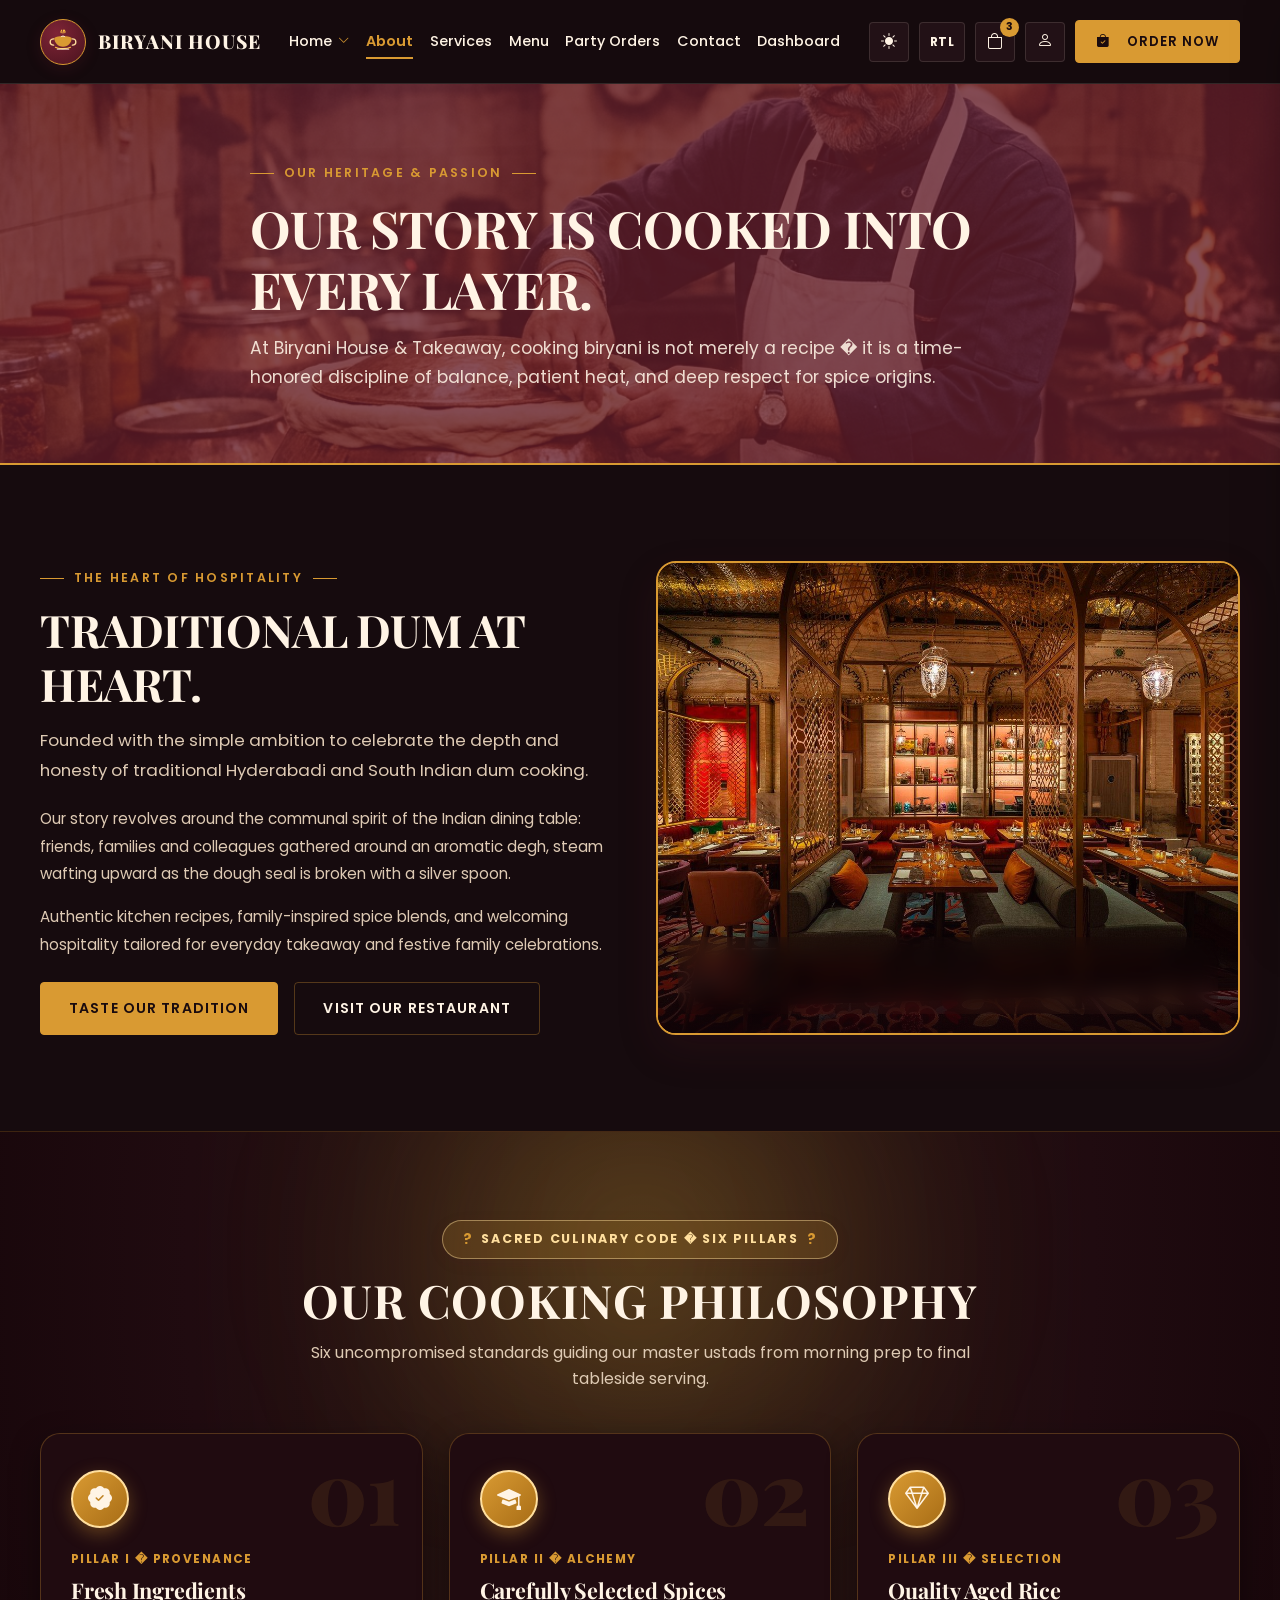
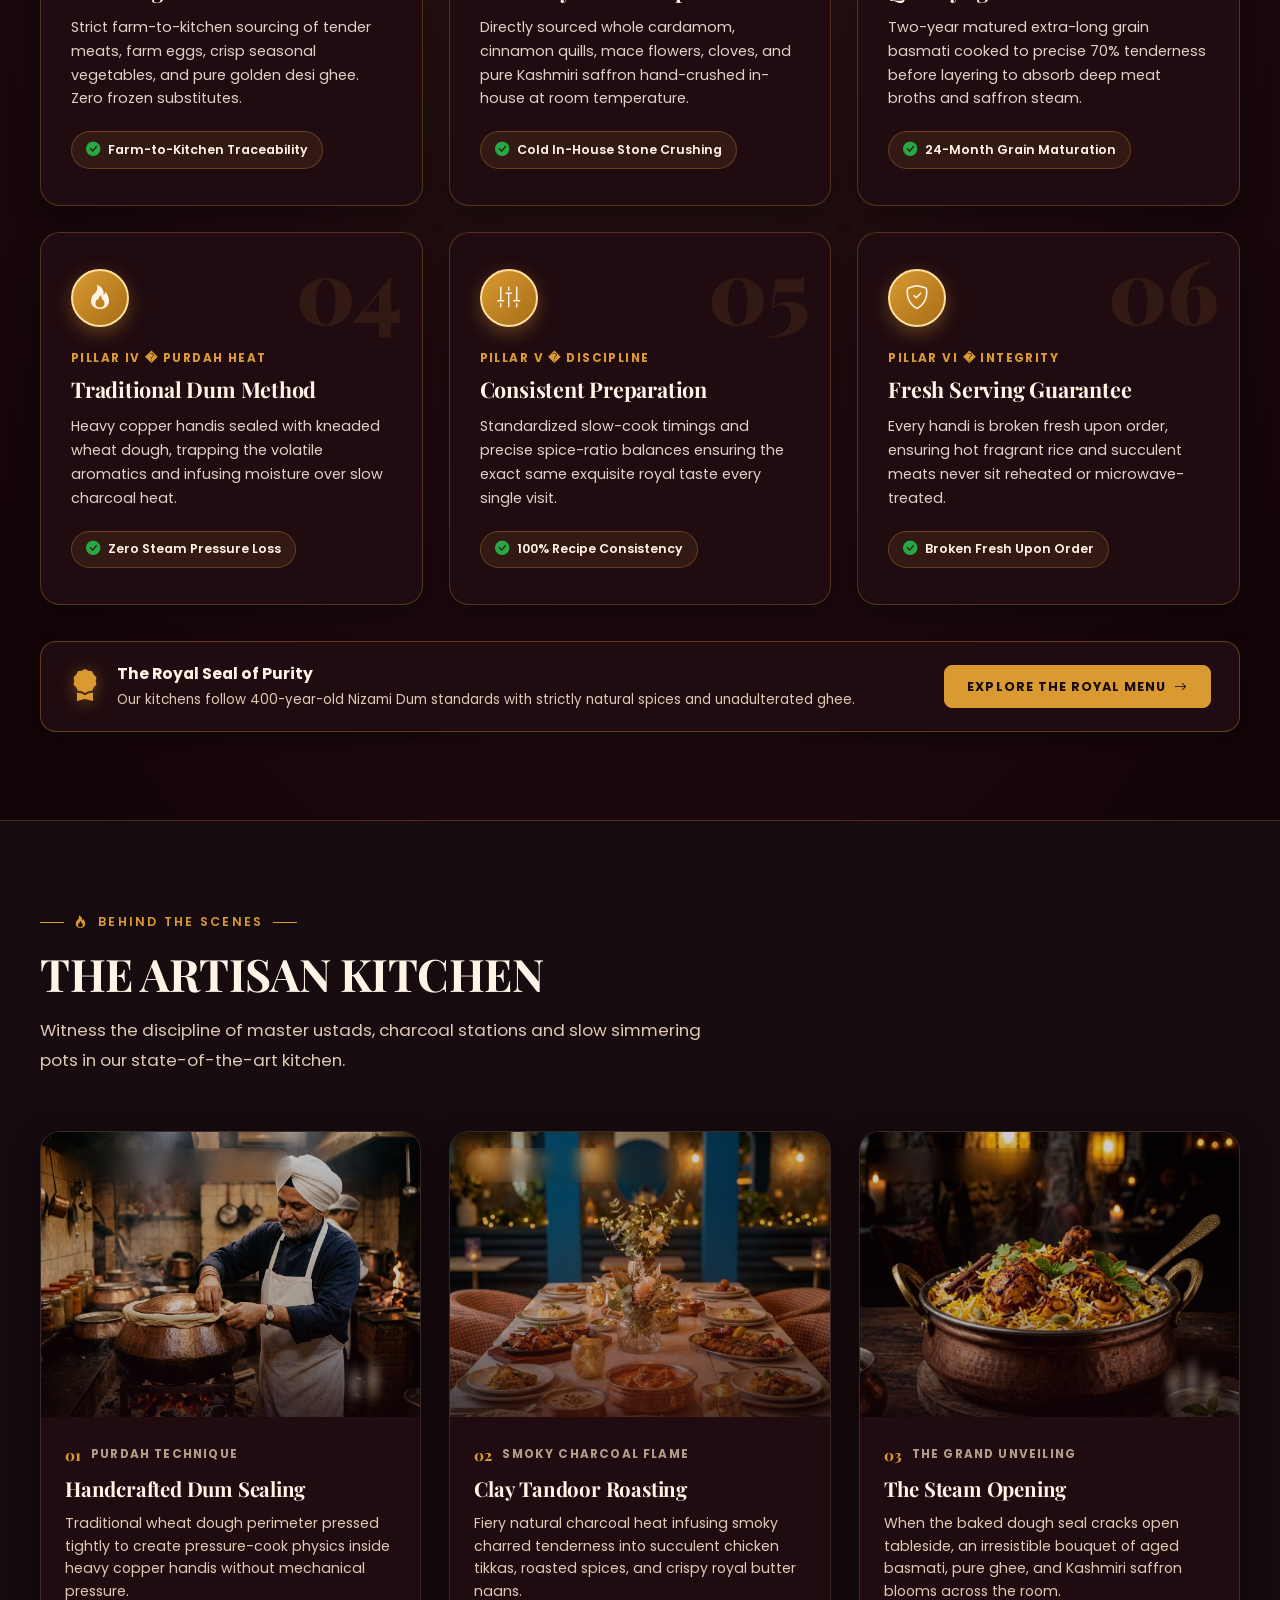
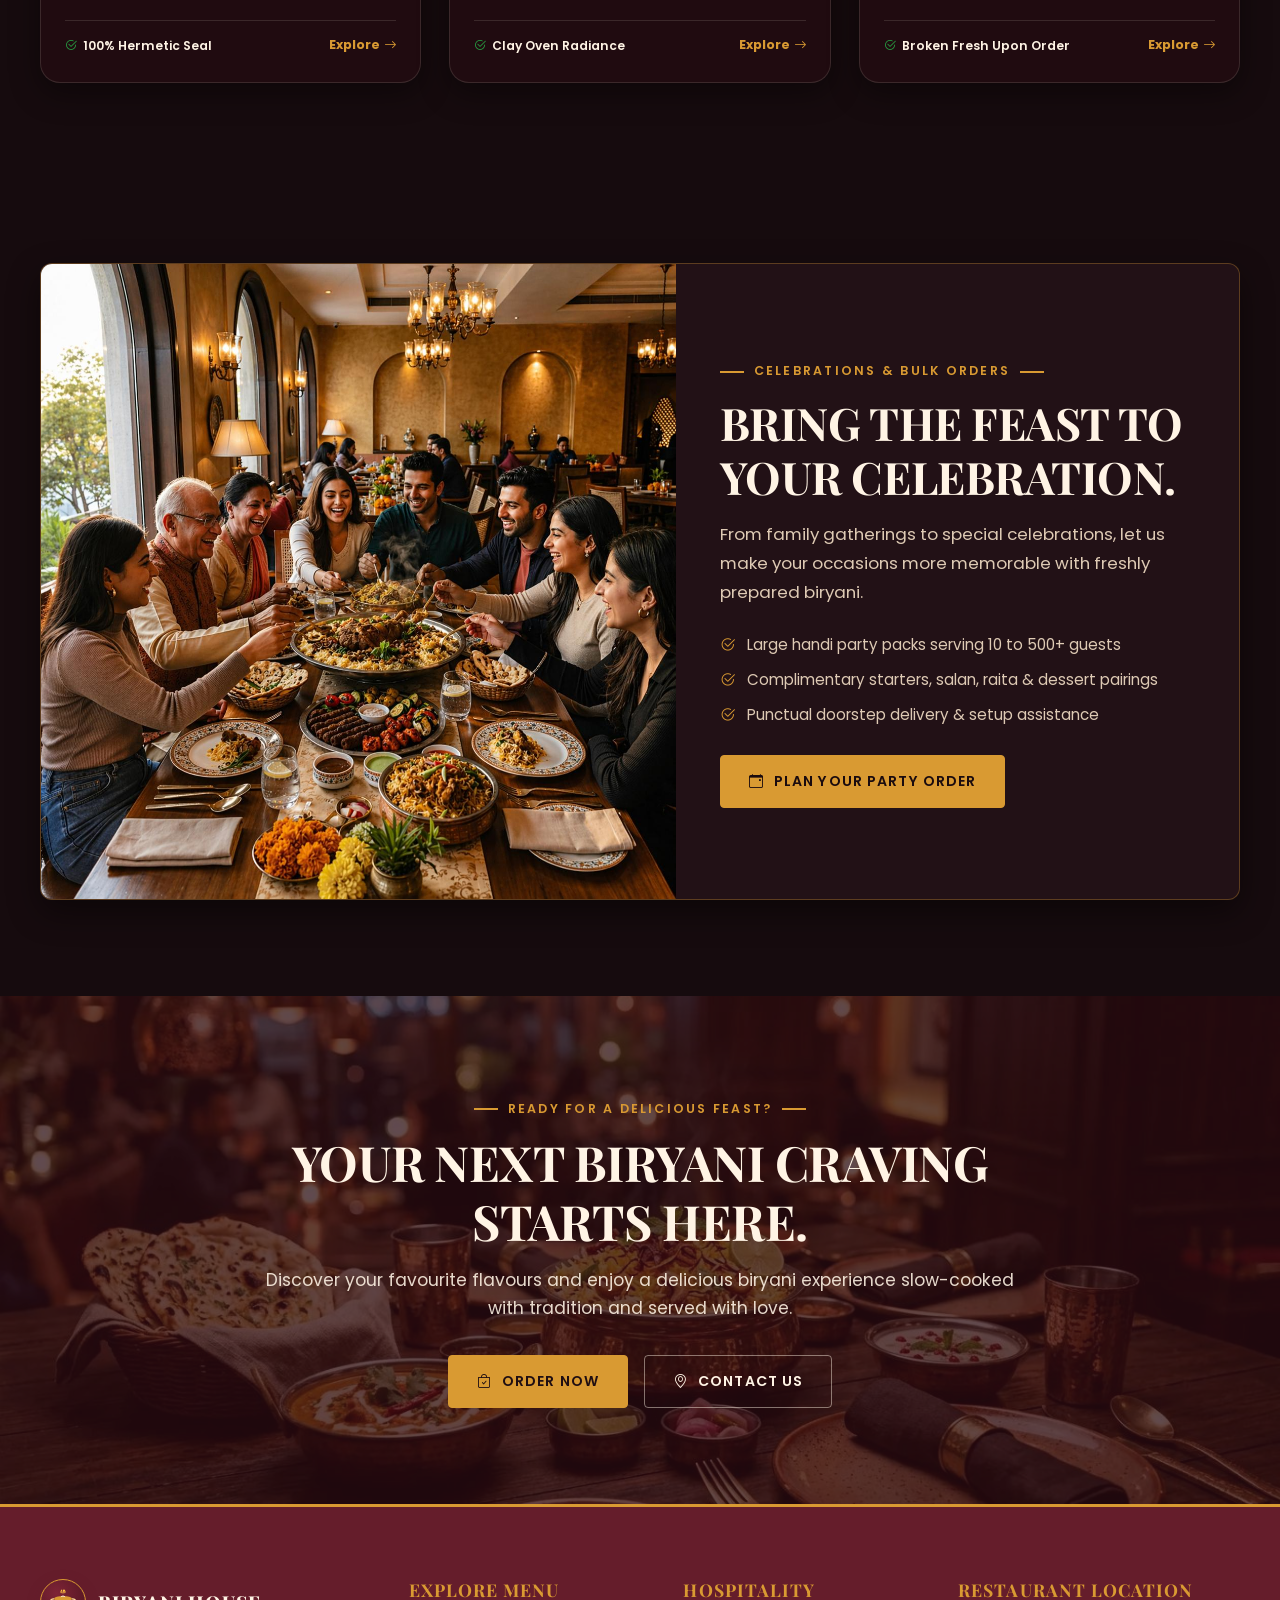
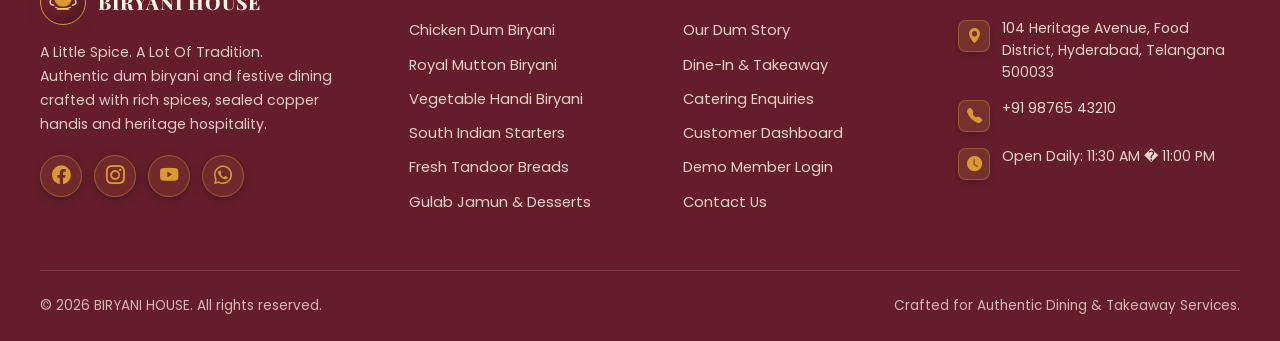
==== commit 4d368668: "Set default theme to dark mode" ====
--- a/about.html
+++ b/about.html
@@ -1,5 +1,5 @@
-﻿<!DOCTYPE html>
-<html lang="en" dir="ltr" data-theme="light">
+<!DOCTYPE html>
+<html lang="en" dir="ltr" data-theme="dark">
 <head>
   <meta charset="UTF-8">
   <meta name="viewport" content="width=device-width, initial-scale=1.0">
@@ -202,7 +202,7 @@
 
   <main>
     <!-- =====================================================================
-         SECTION 1 — ABOUT HERO (Rule 14)
+         SECTION 1 � ABOUT HERO (Rule 14)
          ===================================================================== -->
     <section class="page-hero">
       <img src="assets/images/chef-dum.jpg" alt="Authentic biryani preparation photography" class="page-hero-bg">
@@ -210,13 +210,13 @@
         <span class="eyebrow" style="color: var(--saffron);">Our Heritage & Passion</span>
         <h1>OUR STORY IS COOKED INTO EVERY LAYER.</h1>
         <p>
-          At Biryani House & Takeaway, cooking biryani is not merely a recipe — it is a time-honored discipline of balance, patient heat, and deep respect for spice origins.
+          At Biryani House & Takeaway, cooking biryani is not merely a recipe � it is a time-honored discipline of balance, patient heat, and deep respect for spice origins.
         </p>
       </div>
     </section>
 
     <!-- =====================================================================
-         SECTION 2 — OUR STORY (Rule 14: Authentic Storytelling)
+         SECTION 2 � OUR STORY (Rule 14: Authentic Storytelling)
          ===================================================================== -->
     <section class="section">
       <div class="container">
@@ -255,7 +255,7 @@
     </section>
 
     <!-- =====================================================================
-         SECTION 3 — OUR COOKING PHILOSOPHY (6 Royal Pillars of Dum Craftsmanship)
+         SECTION 3 � OUR COOKING PHILOSOPHY (6 Royal Pillars of Dum Craftsmanship)
          ===================================================================== -->
     <section class="section-philosophy" id="cooking-philosophy">
       <div class="philosophy-ambient-glow" aria-hidden="true"></div>
@@ -263,9 +263,9 @@
       <div class="container">
         <div class="section-header center philosophy-header">
           <div class="philosophy-royal-pill">
-            <span class="pill-sparkle">✦</span>
-            <span>SACRED CULINARY CODE • SIX PILLARS</span>
-            <span class="pill-sparkle">✦</span>
+            <span class="pill-sparkle">?</span>
+            <span>SACRED CULINARY CODE � SIX PILLARS</span>
+            <span class="pill-sparkle">?</span>
           </div>
           <h2 class="section-title philosophy-title">OUR COOKING PHILOSOPHY</h2>
           <p class="section-subtitle philosophy-subtitle">
@@ -283,7 +283,7 @@
               <i class="bi bi-patch-check-fill"></i>
             </div>
             <div class="pillar-body">
-              <span class="pillar-tag">Pillar I • Provenance</span>
+              <span class="pillar-tag">Pillar I � Provenance</span>
               <h3 class="pillar-title">Fresh Ingredients</h3>
               <p class="pillar-desc">
                 Strict farm-to-kitchen sourcing of tender meats, farm eggs, crisp seasonal vegetables, and pure golden desi ghee. Zero frozen substitutes.
@@ -302,7 +302,7 @@
               <i class="bi bi-mortarboard-fill"></i>
             </div>
             <div class="pillar-body">
-              <span class="pillar-tag">Pillar II • Alchemy</span>
+              <span class="pillar-tag">Pillar II � Alchemy</span>
               <h3 class="pillar-title">Carefully Selected Spices</h3>
               <p class="pillar-desc">
                 Directly sourced whole cardamom, cinnamon quills, mace flowers, cloves, and pure Kashmiri saffron hand-crushed in-house at room temperature.
@@ -321,7 +321,7 @@
               <i class="bi bi-gem"></i>
             </div>
             <div class="pillar-body">
-              <span class="pillar-tag">Pillar III • Selection</span>
+              <span class="pillar-tag">Pillar III � Selection</span>
               <h3 class="pillar-title">Quality Aged Rice</h3>
               <p class="pillar-desc">
                 Two-year matured extra-long grain basmati cooked to precise 70% tenderness before layering to absorb deep meat broths and saffron steam.
@@ -340,7 +340,7 @@
               <i class="bi bi-fire"></i>
             </div>
             <div class="pillar-body">
-              <span class="pillar-tag">Pillar IV • Purdah Heat</span>
+              <span class="pillar-tag">Pillar IV � Purdah Heat</span>
               <h3 class="pillar-title">Traditional Dum Method</h3>
               <p class="pillar-desc">
                 Heavy copper handis sealed with kneaded wheat dough, trapping the volatile aromatics and infusing moisture over slow charcoal heat.
@@ -359,7 +359,7 @@
               <i class="bi bi-sliders2-vertical"></i>
             </div>
             <div class="pillar-body">
-              <span class="pillar-tag">Pillar V • Discipline</span>
+              <span class="pillar-tag">Pillar V � Discipline</span>
               <h3 class="pillar-title">Consistent Preparation</h3>
               <p class="pillar-desc">
                 Standardized slow-cook timings and precise spice-ratio balances ensuring the exact same exquisite royal taste every single visit.
@@ -378,7 +378,7 @@
               <i class="bi bi-shield-check"></i>
             </div>
             <div class="pillar-body">
-              <span class="pillar-tag">Pillar VI • Integrity</span>
+              <span class="pillar-tag">Pillar VI � Integrity</span>
               <h3 class="pillar-title">Fresh Serving Guarantee</h3>
               <p class="pillar-desc">
                 Every handi is broken fresh upon order, ensuring hot fragrant rice and succulent meats never sit reheated or microwave-treated.
@@ -411,7 +411,7 @@
     </section>
 
     <!-- =====================================================================
-         SECTION 4 — OUR KITCHEN (Animated Artisan Kitchen Showcase)
+         SECTION 4 � OUR KITCHEN (Animated Artisan Kitchen Showcase)
          ===================================================================== -->
     <section class="section section-kitchen-showcase" id="artisan-kitchen">
       <div class="container">
@@ -433,7 +433,7 @@
               
               <!-- Floating Live Badge -->
               <span class="artisan-badge">
-                <i class="bi bi-shield-lock-fill"></i> Stage 01 • Purdah Seal
+                <i class="bi bi-shield-lock-fill"></i> Stage 01 � Purdah Seal
               </span>
 
               <!-- Rising Steam Animation on Sealing Handi -->
@@ -472,7 +472,7 @@
               
               <!-- Floating Live Badge -->
               <span class="artisan-badge fire-badge">
-                <i class="bi bi-fire"></i> Live Embers • 450°C
+                <i class="bi bi-fire"></i> Live Embers � 450�C
               </span>
 
               <!-- Warm Ember Glow Animation -->
@@ -545,7 +545,7 @@
     </section>
 
     <!-- =====================================================================
-         SECTION 5 — FAMILY AND PARTY ORDERS (Rule 14)
+         SECTION 5 � FAMILY AND PARTY ORDERS (Rule 14)
          ===================================================================== -->
     <section class="section">
       <div class="container">
@@ -573,7 +573,7 @@
     </section>
 
     <!-- =====================================================================
-         SECTION 6 — FINAL CTA (Rule 14)
+         SECTION 6 � FINAL CTA (Rule 14)
          ===================================================================== -->
     <section class="final-cta-section">
       <img src="assets/images/9.jpg" alt="Appetizing biryani background" class="final-cta-bg">
@@ -621,15 +621,15 @@
     <div class="cart-drawer-footer" id="cartDrawerFooter" style="display: none;">
       <div style="display: flex; justify-content: space-between; font-size: 0.9rem; margin-bottom: 8px;">
         <span>Item Subtotal:</span>
-        <strong id="cartSubtotal">₹0</strong>
+        <strong id="cartSubtotal">?0</strong>
       </div>
       <div style="display: flex; justify-content: space-between; font-size: 0.85rem; color: var(--text-muted); margin-bottom: 12px;">
         <span>Packaging & Delivery (Demo):</span>
-        <strong id="cartDeliveryFee">₹50</strong>
+        <strong id="cartDeliveryFee">?50</strong>
       </div>
       <div style="display: flex; justify-content: space-between; font-size: 1.15rem; font-weight: 700; color: var(--text-heading); padding-top: 10px; border-top: 1px solid var(--border-strong); margin-bottom: 18px;">
         <span>Grand Total:</span>
-        <strong id="cartGrandTotal" style="color: var(--maroon);">₹0</strong>
+        <strong id="cartGrandTotal" style="color: var(--maroon);">?0</strong>
       </div>
       <a href="dashboard.html#cart" class="btn btn-primary" style="width: 100%;">
         PROCEED TO ORDER <i class="bi bi-arrow-right"></i>
@@ -723,7 +723,7 @@
               <i class="bi bi-clock-fill"></i>
             </div>
             <div class="footer-contact-info">
-              <span>Open Daily: 11:30 AM – 11:00 PM</span>
+              <span>Open Daily: 11:30 AM � 11:00 PM</span>
             </div>
           </div>
         </div>
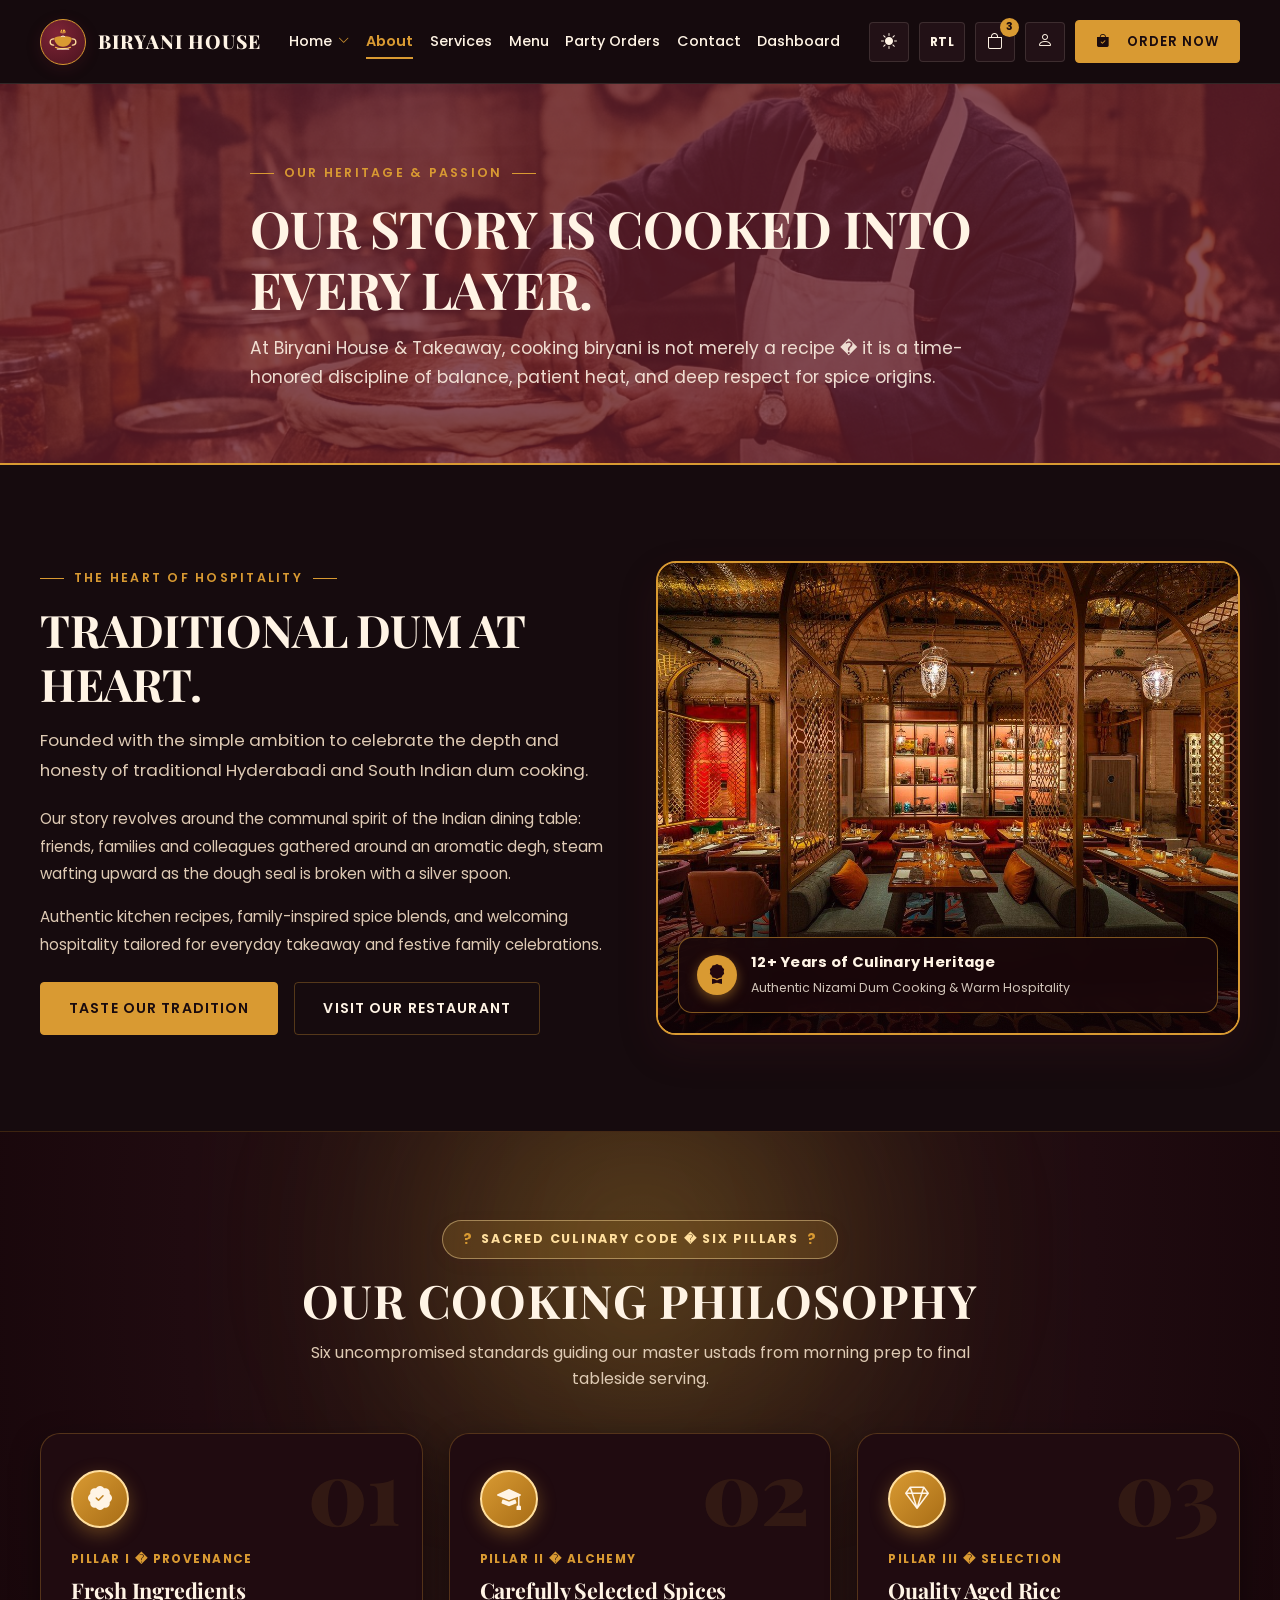
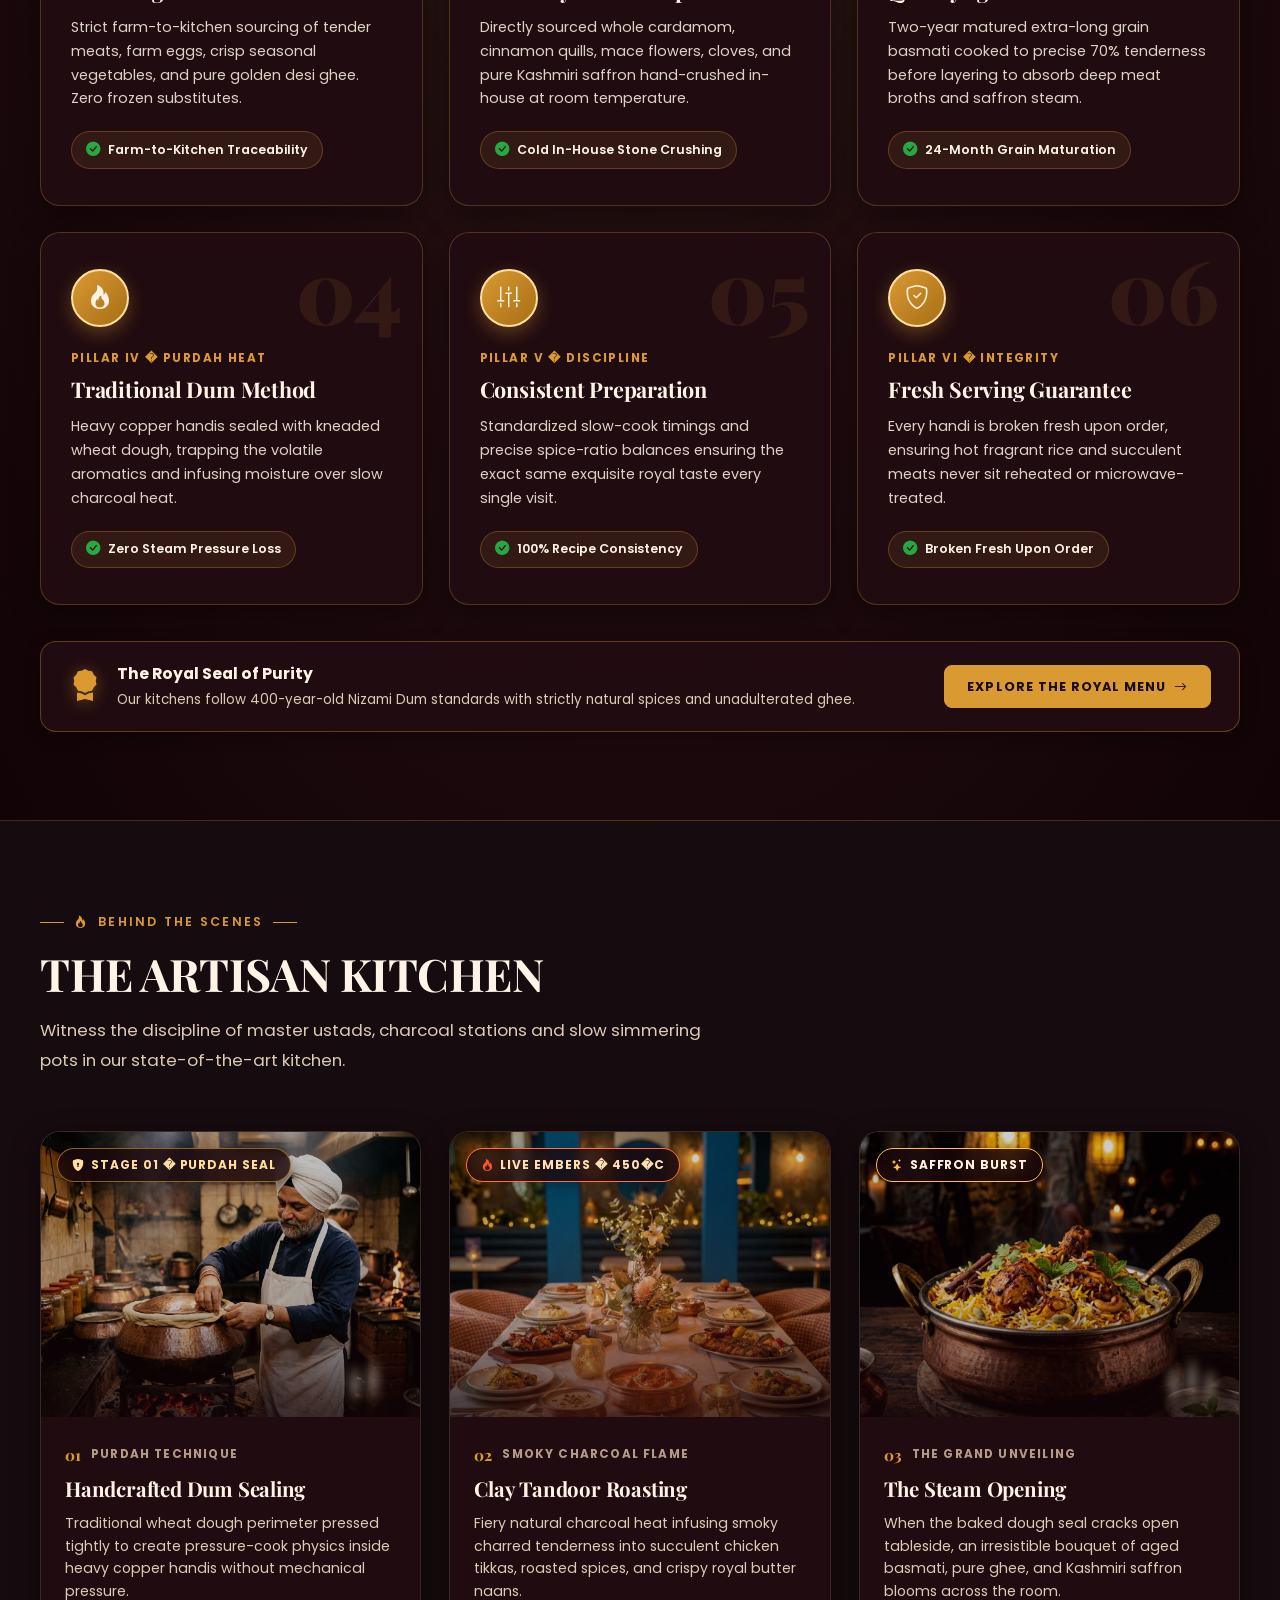
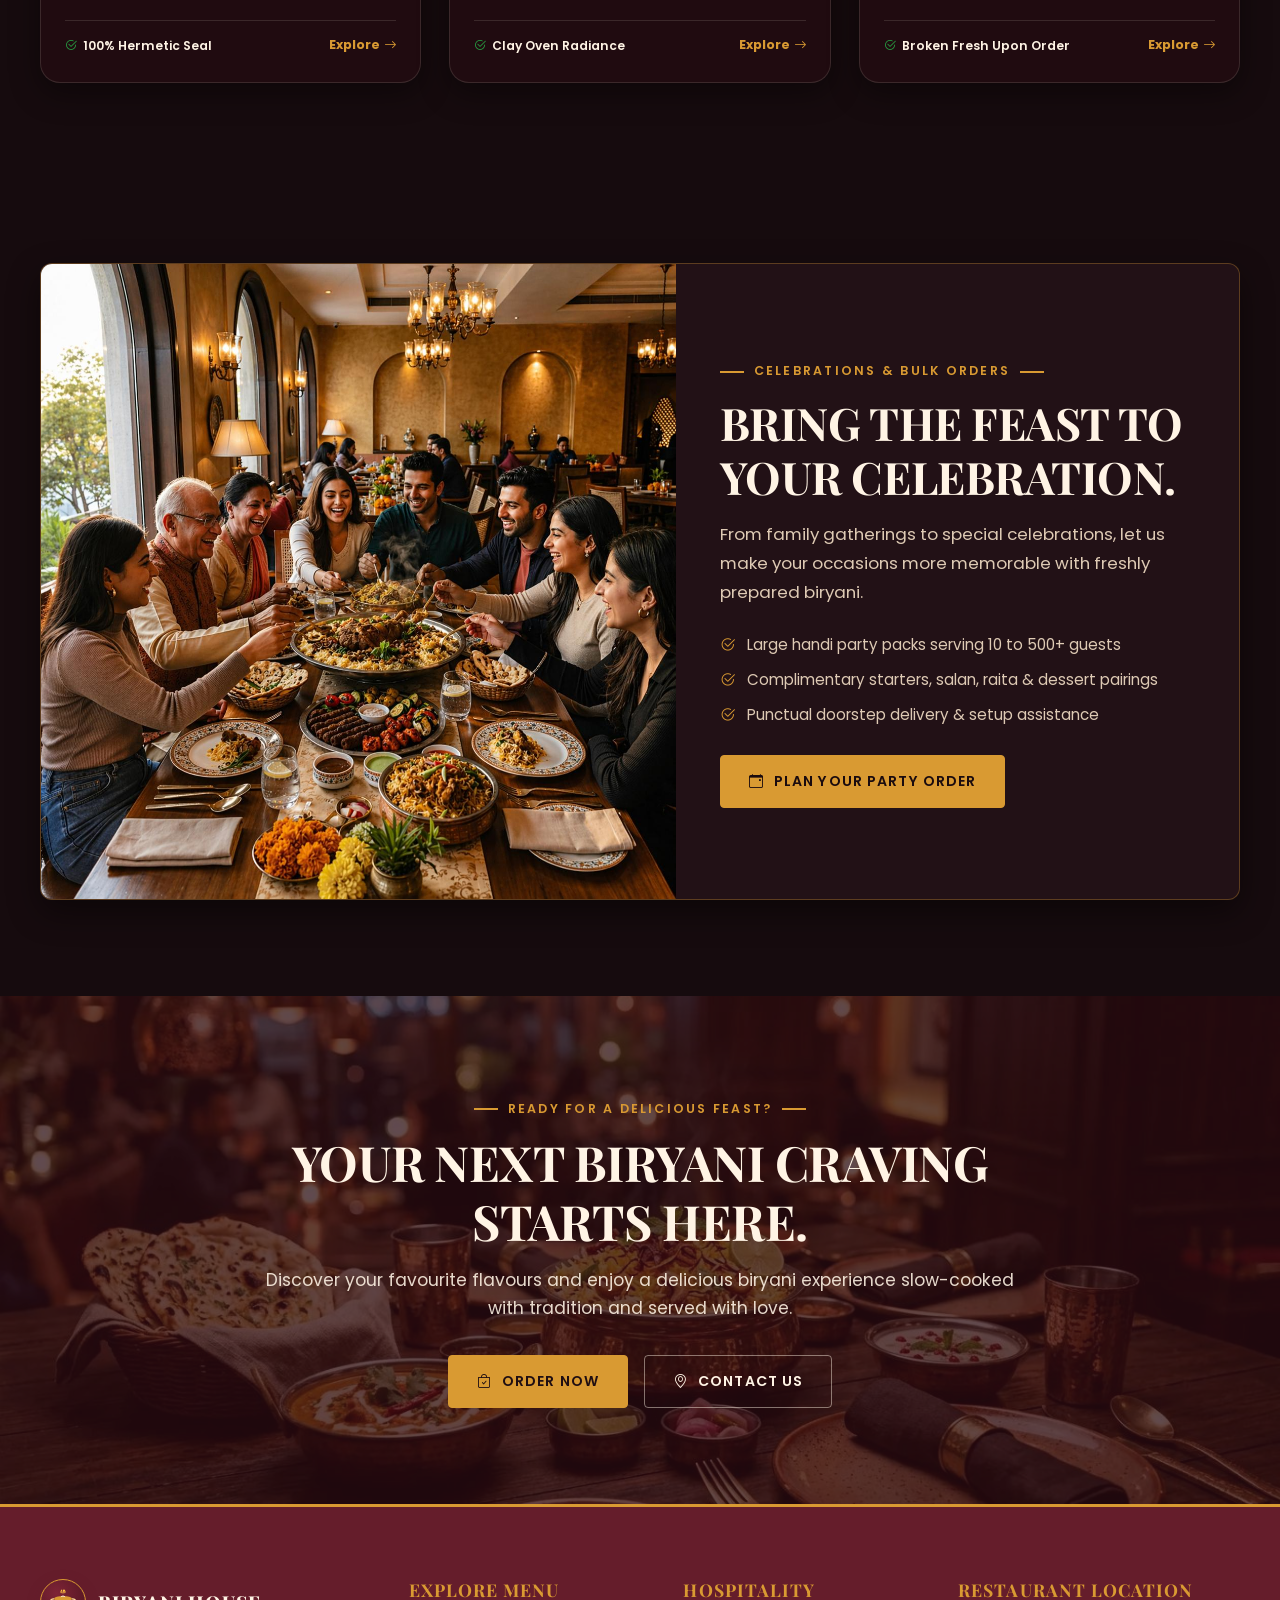
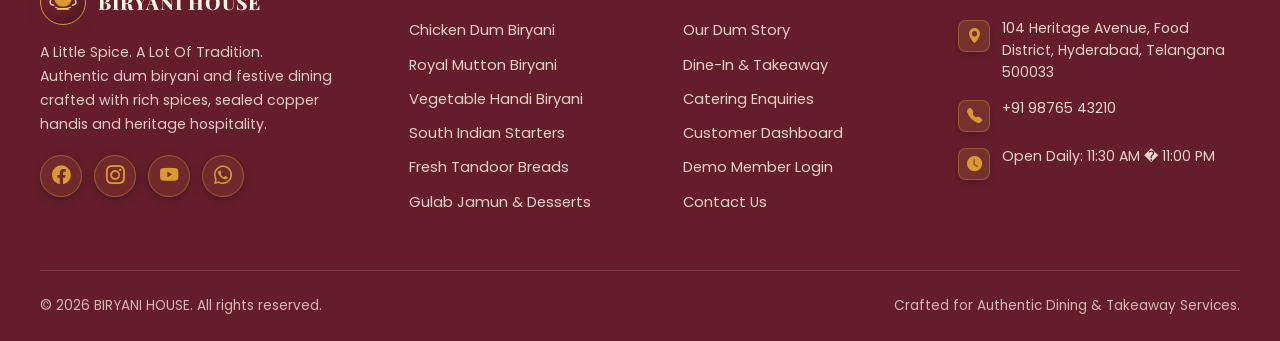
==== commit 484ffea5: "1st comit" ====
--- a/about.html
+++ b/about.html
@@ -74,12 +74,12 @@
       <!-- Right: Action Controls -->
       <div class="nav-actions">
         <!-- Theme Toggle (Desktop Only) -->
-        <button class="icon-btn theme-toggle-btn desktop-only-control" title="Toggle Theme" aria-label="Toggle Theme">
+        <button class="icon-btn theme-toggle-btn" title="Toggle Theme" aria-label="Toggle Theme">
           <i class="bi bi-moon-stars-fill"></i>
         </button>
 
         <!-- RTL Toggle (Desktop Only) -->
-        <button class="icon-btn rtl-toggle-btn desktop-only-control" title="Toggle RTL Layout" aria-label="Toggle RTL">
+        <button class="icon-btn rtl-toggle-btn" title="Toggle RTL Layout" aria-label="Toggle RTL">
           RTL
         </button>
 
--- a/assets/css/style.css
+++ b/assets/css/style.css
@@ -1,1517 +1,764 @@
-/* ==========================================================================-
--
-   BIRYANI HOUSE & TAKEAWAY — Master Stylesheet (style.css)-
--
-   Design Direction: Authentic Indian Biryani × Premium Restaurant × Editorial-
--
-   Palette: Deep Biryani Maroon (#651D2B), Saffron Gold (#D99A32), Warm Cream (#FFF4E5)-
--
-   Typography: Playfair Display (Headings) & Poppins (Body)-
--
-   ========================================================================== */-
--
--
--
-@import url('https://fonts.googleapis.com/css2?family=Playfair+Display:ital,wght@0,500;0,600;0,700;0,800;1,400;1,600&family=Poppins:wght@300;400;500;600;700&display=swap');-
--
--
--
-:root {-
--
-  /* Primary Brand Colors */-
--
-  --maroon: #651D2B;-
--
-  --maroon-deep: #46121C;-
--
-  --maroon-rich: #541723;-
--
-  --maroon-soft: rgba(101, 29, 43, 0.08);-
--
-  --saffron: #D99A32;-
--
-  --saffron-hover: #C28522;-
--
-  --saffron-soft: rgba(217, 154, 50, 0.16);-
--
-  --cream: #FFF4E5;-
--
-  --cream-elevated: #FFF9F1;-
--
-  --cream-muted: #F5E5CF;-
--
--
--
-  /* Theme Surface & Text Tokens (Light Mode Default) */-
--
-  --bg-body: #FFF4E5;-
--
-  --bg-surface: #FFF9F1;-
--
-  --bg-surface-alt: #F6E6D0;-
--
-  --bg-maroon-section: #651D2B;-
--
-  --bg-navbar: rgba(255, 244, 229, 0.96);-
--
-  --text-primary: #231215;-
--
-  --text-heading: #651D2B;-
--
-  --text-secondary: #5C4347;-
--
-  --text-muted: #7C6266;-
--
-  --text-on-maroon: #FFF4E5;-
--
-  --text-on-maroon-muted: rgba(255, 244, 229, 0.82);-
--
-  --border-color: rgba(101, 29, 43, 0.14);-
--
-  --border-strong: rgba(101, 29, 43, 0.25);-
--
-  --border-gold: rgba(217, 154, 50, 0.45);-
--
--
--
-  /* Semantic Indicators (Veg / Non-Veg / Status) */-
--
-  --veg-green: #1E7E34;-
--
-  --nonveg-red: #9E2A2B;-
--
--
--
-  /* Shadows & Transitions */-
--
-  --shadow-sm: 0 4px 16px rgba(35, 18, 21, 0.06);-
--
-  --shadow-md: 0 12px 32px rgba(35, 18, 21, 0.10);-
--
-  --shadow-lg: 0 22px 48px rgba(35, 18, 21, 0.16);-
--
-  --radius-sm: 4px;-
--
-  --radius-md: 8px;-
--
-  --radius-lg: 12px;-
--
-  --transition: 0.3s cubic-bezier(0.25, 1, 0.5, 1);-
--
--
--
-  /* Fonts */-
--
-  --font-heading: 'Playfair Display', Georgia, serif;-
--
-  --font-body: 'Poppins', -apple-system, BlinkMacSystemFont, sans-serif;-
--
--
--
-  /* Layout */-
--
-  --header-height: 84px;-
--
-}-
--
--
--
-/* Dark Mode Tokens */-
--
-[data-theme="dark"] {-
--
-  --bg-body: #160B0E;-
--
-  --bg-surface: #221116;-
--
-  --bg-surface-alt: #2B151B;-
--
-  --bg-maroon-section: #381019;-
--
-  --bg-navbar: rgba(22, 11, 14, 0.96);-
--
-  --text-primary: #FFF4E5;-
--
-  --text-heading: #FFF4E5;-
--
-  --text-secondary: #DECAB4;-
--
-  --text-muted: #B39C87;-
--
-  --text-on-maroon: #FFF4E5;-
--
-  --text-on-maroon-muted: rgba(255, 244, 229, 0.82);-
--
-  --border-color: rgba(255, 244, 229, 0.12);-
--
-  --border-strong: rgba(217, 154, 50, 0.32);-
--
-  --shadow-sm: 0 4px 16px rgba(0, 0, 0, 0.35);-
--
-  --shadow-md: 0 12px 32px rgba(0, 0, 0, 0.45);-
--
-  --shadow-lg: 0 22px 48px rgba(0, 0, 0, 0.6);-
--
-}-
--
--
--
-/* ==========================================================================-
--
-   1. RESET & BASE STYLES-
--
-   ========================================================================== */-
--
-*,-
--
-*::before,-
--
-*::after {-
--
-  box-sizing: border-box;-
--
-  margin: 0;-
--
-  padding: 0;-
--
-}-
--
--
--
-html {-
--
-  scroll-behavior: smooth;-
--
-  font-size: 16px;-
--
-  -webkit-text-size-adjust: 100%;-
--
-}-
--
--
--
+/* ==========================================================================
+
+   BIRYANI HOUSE & TAKEAWAY — Master Stylesheet (style.css)
+
+   Design Direction: Authentic Indian Biryani × Premium Restaurant × Editorial
+
+   Palette: Deep Biryani Maroon (#651D2B), Saffron Gold (#D99A32), Warm Cream (#FFF4E5)
+
+   Typography: Playfair Display (Headings) & Poppins (Body)
+
+   ========================================================================== */
+
+
+
+@import url('https://fonts.googleapis.com/css2?family=Playfair+Display:ital,wght@0,500;0,600;0,700;0,800;1,400;1,600&family=Poppins:wght@300;400;500;600;700&display=swap');
+
+
+
+:root {
+
+  /* Primary Brand Colors */
+
+  --maroon: #651D2B;
+
+  --maroon-deep: #46121C;
+
+  --maroon-rich: #541723;
+
+  --maroon-soft: rgba(101, 29, 43, 0.08);
+
+  --saffron: #D99A32;
+
+  --saffron-hover: #C28522;
+
+  --saffron-soft: rgba(217, 154, 50, 0.16);
+
+  --cream: #FFF4E5;
+
+  --cream-elevated: #FFF9F1;
+
+  --cream-muted: #F5E5CF;
+
+
+
+  /* Theme Surface & Text Tokens (Light Mode Default) */
+
+  --bg-body: #FFF4E5;
+
+  --bg-surface: #FFF9F1;
+
+  --bg-surface-alt: #F6E6D0;
+
+  --bg-maroon-section: #651D2B;
+
+  --bg-navbar: rgba(255, 244, 229, 0.96);
+
+  --text-primary: #231215;
+
+  --text-heading: #651D2B;
+
+  --text-secondary: #5C4347;
+
+  --text-muted: #7C6266;
+
+  --text-on-maroon: #FFF4E5;
+
+  --text-on-maroon-muted: rgba(255, 244, 229, 0.82);
+
+  --border-color: rgba(101, 29, 43, 0.14);
+
+  --border-strong: rgba(101, 29, 43, 0.25);
+
+  --border-gold: rgba(217, 154, 50, 0.45);
+
+
+
+  /* Semantic Indicators (Veg / Non-Veg / Status) */
+
+  --veg-green: #1E7E34;
+
+  --nonveg-red: #9E2A2B;
+
+
+
+  /* Shadows & Transitions */
+
+  --shadow-sm: 0 4px 16px rgba(35, 18, 21, 0.06);
+
+  --shadow-md: 0 12px 32px rgba(35, 18, 21, 0.10);
+
+  --shadow-lg: 0 22px 48px rgba(35, 18, 21, 0.16);
+
+  --radius-sm: 4px;
+
+  --radius-md: 8px;
+
+  --radius-lg: 12px;
+
+  --transition: 0.3s cubic-bezier(0.25, 1, 0.5, 1);
+
+
+
+  /* Fonts */
+
+  --font-heading: 'Playfair Display', Georgia, serif;
+
+  --font-body: 'Poppins', -apple-system, BlinkMacSystemFont, sans-serif;
+
+
+
+  /* Layout */
+
+  --header-height: 84px;
+
+}
+
+
+
+/* Dark Mode Tokens */
+
+[data-theme="dark"] {
+
+  --bg-body: #160B0E;
+
+  --bg-surface: #221116;
+
+  --bg-surface-alt: #2B151B;
+
+  --bg-maroon-section: #381019;
+
+  --bg-navbar: rgba(22, 11, 14, 0.96);
+
+  --text-primary: #FFF4E5;
+
+  --text-heading: #FFF4E5;
+
+  --text-secondary: #DECAB4;
+
+  --text-muted: #B39C87;
+
+  --text-on-maroon: #FFF4E5;
+
+  --text-on-maroon-muted: rgba(255, 244, 229, 0.82);
+
+  --border-color: rgba(255, 244, 229, 0.12);
+
+  --border-strong: rgba(217, 154, 50, 0.32);
+
+  --shadow-sm: 0 4px 16px rgba(0, 0, 0, 0.35);
+
+  --shadow-md: 0 12px 32px rgba(0, 0, 0, 0.45);
+
+  --shadow-lg: 0 22px 48px rgba(0, 0, 0, 0.6);
+
+}
+
+
+
+/* ==========================================================================
+
+   1. RESET & BASE STYLES
+
+   ========================================================================== */
+
+*,
+
+*::before,
+
+*::after {
+
+  box-sizing: border-box;
+
+  margin: 0;
+
+  padding: 0;
+
+}
+
+
+
+html {
+
+  scroll-behavior: smooth;
+
+  font-size: 16px;
+
+  -webkit-text-size-adjust: 100%;
+
+}
+
+
+
 html {
   overflow-x: hidden;
   overflow-x: clip;
   max-width: 100%;
-}-
--
-body {-
--
-  font-family: var(--font-body);-
--
-  background-color: var(--bg-body);-
--
-  color: var(--text-primary);-
--
-  line-height: 1.65;-
--
-  font-weight: 400;-
--
-  min-height: 100vh;-
--
-  display: flex;-
--
-  flex-direction: column;-
--
-  transition: background-color var(--transition), color var(--transition);-
+}
+
+body {
+
+  font-family: var(--font-body);
+
+  background-color: var(--bg-body);
+
+  color: var(--text-primary);
+
+  line-height: 1.65;
+
+  font-weight: 400;
+
+  min-height: 100vh;
+
+  display: flex;
+
+  flex-direction: column;
+
+  transition: background-color var(--transition), color var(--transition);
   overflow-x: hidden;
   overflow-x: clip;
   max-width: 100%;
   position: relative;
-}-
--
-main {-
-  flex: 1 0 auto;-
-  max-width: 100%;-
-  overflow-x: hidden;-
-}-
--
--
--
-main {-
--
-  flex: 1 0 auto;-
--
-}-
--
--
--
-img {-
--
-  max-width: 100%;-
--
-  height: auto;-
--
-  display: block;-
--
-  object-fit: cover;-
--
-}-
--
--
--
-a {-
--
-  color: inherit;-
--
-  text-decoration: none;-
--
-  transition: color var(--transition), opacity var(--transition);-
--
-}-
--
--
--
-ul, ol {-
--
-  list-style: none;-
--
-}-
--
--
--
-button,-
--
-input,-
--
-select,-
--
-textarea {-
--
-  font-family: inherit;-
--
-  font-size: inherit;-
--
-  color: inherit;-
--
-  background: none;-
--
-  border: none;-
--
-}-
--
--
--
-button {-
--
-  cursor: pointer;-
--
-}-
--
--
--
-:focus-visible {-
--
-  outline: 2px solid var(--saffron);-
--
-  outline-offset: 3px;-
--
-}-
--
--
--
-/* ==========================================================================-
--
-   2. GLOBAL CONTAINER & SPACING SYSTEM (RULE 11)-
--
-   ========================================================================== */-
--
-.container {-
--
-  max-width: 1320px;-
--
-  width: calc(100% - 80px);-
--
-  margin-inline: auto;-
--
-}-
--
--
--
-@media (max-width: 1024px) {-
--
-  .container {-
--
-    width: calc(100% - 48px);-
--
-  }-
--
-}-
--
--
--
-@media (max-width: 767px) {-
--
-  .container {-
--
-    width: calc(100% - 32px);-
--
-  }-
--
-}-
--
--
--
-.section {-
--
-  padding-block: 96px;-
--
-  position: relative;-
--
-}-
--
--
--
-.section-sm {-
--
-  padding-block: 64px;-
--
-}-
--
--
--
-@media (max-width: 1024px) {-
--
-  .section {-
--
-    padding-block: 72px;-
--
-  }-
--
-}-
--
--
--
-@media (max-width: 767px) {-
--
-  .section {-
--
-    padding-block: 56px;-
--
-  }-
--
-}-
--
--
--
-.section-alt {-
--
-  background-color: var(--bg-surface-alt);-
--
-}-
--
--
--
-.section-surface {-
--
-  background-color: var(--bg-surface);-
--
-}-
--
--
--
-.section-maroon {-
--
-  background-color: var(--bg-maroon-section);-
--
-  color: var(--text-on-maroon);-
--
-}-
--
--
--
-/* ==========================================================================-
--
-   3. TYPOGRAPHY & EDITORIAL HEADINGS-
--
-   ========================================================================== */-
--
-h1, h2, h3, h4, h5, h6 {-
--
-  font-family: var(--font-heading);-
--
-  color: var(--text-heading);-
--
-  line-height: 1.2;-
--
-  font-weight: 700;-
--
-  letter-spacing: -0.01em;-
--
-}-
--
--
--
-.section-maroon h1,-
--
-.section-maroon h2,-
--
-.section-maroon h3,-
--
-.section-maroon h4 {-
--
-  color: var(--text-on-maroon);-
--
-}-
--
--
--
-.eyebrow {-
--
-  display: inline-flex;-
--
-  align-items: center;-
--
-  gap: 10px;-
--
-  font-family: var(--font-body);-
--
-  font-size: 0.78rem;-
--
-  font-weight: 600;-
--
-  text-transform: uppercase;-
--
-  letter-spacing: 0.18em;-
--
-  color: var(--saffron);-
--
-  margin-bottom: 14px;-
--
-}-
--
--
--
-[data-theme="light"] .section:not(.section-maroon) .eyebrow {-
--
-  color: var(--maroon);-
--
-}-
--
--
--
-.eyebrow::before,-
--
-.eyebrow::after {-
--
-  content: "";-
--
-  display: inline-block;-
--
-  width: 24px;-
--
-  height: 1.5px;-
--
-  background-color: var(--saffron);-
--
-}-
--
--
--
-.section-header {-
--
-  max-width: 700px;-
--
-  margin-bottom: 56px;-
--
-}-
--
--
--
-.section-header.center {-
--
-  margin-inline: auto;-
--
-  text-align: center;-
--
-}-
--
--
--
-.section-title {-
--
-  font-size: clamp(2rem, 3.5vw, 3rem);-
--
-  margin-bottom: 16px;-
--
-  text-transform: uppercase;-
--
-}-
--
--
--
-.section-subtitle {-
--
-  font-size: 1.05rem;-
--
-  color: var(--text-secondary);-
--
-  line-height: 1.75;-
--
-}-
--
--
--
-.section-maroon .section-subtitle {-
--
-  color: var(--text-on-maroon-muted);-
--
-}-
--
--
--
-/* ==========================================================================-
--
-   4. BUTTONS & INTERACTIVE ELEMENTS-
--
-   ========================================================================== */-
--
-.btn {-
--
-  display: inline-flex;-
--
-  align-items: center;-
--
-  justify-content: center;-
--
-  gap: 10px;-
--
-  padding: 14px 28px;-
--
-  font-size: 0.88rem;-
--
-  font-weight: 600;-
--
-  text-transform: uppercase;-
--
-  letter-spacing: 0.08em;-
--
-  border-radius: var(--radius-sm);-
--
-  border: 1.5px solid transparent;-
--
-  transition: all var(--transition);-
--
-  white-space: nowrap;-
--
-  max-width: 100%;-
--
-  text-align: center;-
--
-}-
--
--
--
-.btn-primary {-
--
-  background-color: var(--maroon);-
--
-  color: var(--cream);-
--
-  border-color: var(--maroon);-
--
-}-
--
--
--
-.btn-primary:hover {-
--
-  background-color: var(--maroon-deep);-
--
-  border-color: var(--saffron);-
--
-  transform: translateY(-2px);-
--
-  box-shadow: var(--shadow-md);-
--
-}-
--
--
--
-[data-theme="dark"] .btn-primary {-
--
-  background-color: var(--saffron);-
--
-  color: #1A0B0E;-
--
-  border-color: var(--saffron);-
--
-}-
--
--
--
-[data-theme="dark"] .btn-primary:hover {-
--
-  background-color: var(--saffron-hover);-
--
-  color: #1A0B0E;-
--
-}-
--
--
--
-.btn-gold {-
--
-  background-color: var(--saffron);-
--
-  color: #1F0E12;-
--
-  border-color: var(--saffron);-
--
-}-
--
--
--
-.btn-gold:hover {-
--
-  background-color: var(--saffron-hover);-
--
-  border-color: var(--saffron-hover);-
--
-  transform: translateY(-2px);-
--
-  box-shadow: var(--shadow-md);-
--
-}-
--
--
--
-.btn-outline {-
--
-  background-color: transparent;-
--
-  color: var(--text-heading);-
--
-  border-color: var(--border-strong);-
--
-}-
--
--
--
-.btn-outline:hover {-
--
-  background-color: var(--maroon);-
--
-  color: var(--cream);-
--
-  border-color: var(--maroon);-
--
-  transform: translateY(-2px);-
--
-}-
--
--
--
-.btn-outline-light {-
--
-  background-color: transparent;-
--
-  color: var(--cream);-
--
-  border-color: rgba(255, 244, 229, 0.45);-
--
-}-
--
--
--
-.btn-outline-light:hover {-
--
-  background-color: var(--cream);-
--
-  color: var(--maroon);-
--
-  border-color: var(--cream);-
--
-}-
--
--
--
-.btn-sm {-
--
-  padding: 10px 18px;-
--
-  font-size: 0.8rem;-
--
-}-
--
--
--
-/* Flip directional arrow icons in RTL */-
--
-[dir="rtl"] .bi-arrow-right,-
--
-[dir="rtl"] .bi-arrow-right-short,-
--
-[dir="rtl"] .bi-chevron-right {-
--
-  transform: scaleX(-1);-
--
-  display: inline-block;-
--
-}-
--
--
--
-/* ==========================================================================-
--
-   5. STICKY PREMIUM NAVBAR & MOBILE NAVIGATION (RULES 8 & 9)-
--
-   ========================================================================== */-
--
+}
+
+main {
+  flex: 1 0 auto;
+  max-width: 100%;
+  overflow-x: hidden;
+}
+
+
+
+main {
+
+  flex: 1 0 auto;
+
+}
+
+
+
+img {
+
+  max-width: 100%;
+
+  height: auto;
+
+  display: block;
+
+  object-fit: cover;
+
+}
+
+
+
+a {
+
+  color: inherit;
+
+  text-decoration: none;
+
+  transition: color var(--transition), opacity var(--transition);
+
+}
+
+
+
+ul, ol {
+
+  list-style: none;
+
+}
+
+
+
+button,
+
+input,
+
+select,
+
+textarea {
+
+  font-family: inherit;
+
+  font-size: inherit;
+
+  color: inherit;
+
+  background: none;
+
+  border: none;
+
+}
+
+
+
+button {
+
+  cursor: pointer;
+
+}
+
+
+
+:focus-visible {
+
+  outline: 2px solid var(--saffron);
+
+  outline-offset: 3px;
+
+}
+
+
+
+/* ==========================================================================
+
+   2. GLOBAL CONTAINER & SPACING SYSTEM (RULE 11)
+
+   ========================================================================== */
+
+.container {
+
+  max-width: 1320px;
+
+  width: calc(100% - 80px);
+
+  margin-inline: auto;
+
+}
+
+
+
+@media (max-width: 1024px) {
+
+  .container {
+
+    width: calc(100% - 48px);
+
+  }
+
+}
+
+
+
+@media (max-width: 767px) {
+
+  .container {
+
+    width: calc(100% - 32px);
+
+  }
+
+}
+
+
+
+.section {
+
+  padding-block: 96px;
+
+  position: relative;
+
+}
+
+
+
+.section-sm {
+
+  padding-block: 64px;
+
+}
+
+
+
+@media (max-width: 1024px) {
+
+  .section {
+
+    padding-block: 72px;
+
+  }
+
+}
+
+
+
+@media (max-width: 767px) {
+
+  .section {
+
+    padding-block: 56px;
+
+  }
+
+}
+
+
+
+.section-alt {
+
+  background-color: var(--bg-surface-alt);
+
+}
+
+
+
+.section-surface {
+
+  background-color: var(--bg-surface);
+
+}
+
+
+
+.section-maroon {
+
+  background-color: var(--bg-maroon-section);
+
+  color: var(--text-on-maroon);
+
+}
+
+
+
+/* ==========================================================================
+
+   3. TYPOGRAPHY & EDITORIAL HEADINGS
+
+   ========================================================================== */
+
+h1, h2, h3, h4, h5, h6 {
+
+  font-family: var(--font-heading);
+
+  color: var(--text-heading);
+
+  line-height: 1.2;
+
+  font-weight: 700;
+
+  letter-spacing: -0.01em;
+
+}
+
+
+
+.section-maroon h1,
+
+.section-maroon h2,
+
+.section-maroon h3,
+
+.section-maroon h4 {
+
+  color: var(--text-on-maroon);
+
+}
+
+
+
+.eyebrow {
+
+  display: inline-flex;
+
+  align-items: center;
+
+  gap: 10px;
+
+  font-family: var(--font-body);
+
+  font-size: 0.78rem;
+
+  font-weight: 600;
+
+  text-transform: uppercase;
+
+  letter-spacing: 0.18em;
+
+  color: var(--saffron);
+
+  margin-bottom: 14px;
+
+}
+
+
+
+[data-theme="light"] .section:not(.section-maroon) .eyebrow {
+
+  color: var(--maroon);
+
+}
+
+
+
+.eyebrow::before,
+
+.eyebrow::after {
+
+  content: "";
+
+  display: inline-block;
+
+  width: 24px;
+
+  height: 1.5px;
+
+  background-color: var(--saffron);
+
+}
+
+
+
+.section-header {
+
+  max-width: 700px;
+
+  margin-bottom: 56px;
+
+}
+
+
+
+.section-header.center {
+
+  margin-inline: auto;
+
+  text-align: center;
+
+}
+
+
+
+.section-title {
+
+  font-size: clamp(2rem, 3.5vw, 3rem);
+
+  margin-bottom: 16px;
+
+  text-transform: uppercase;
+
+}
+
+
+
+.section-subtitle {
+
+  font-size: 1.05rem;
+
+  color: var(--text-secondary);
+
+  line-height: 1.75;
+
+}
+
+
+
+.section-maroon .section-subtitle {
+
+  color: var(--text-on-maroon-muted);
+
+}
+
+
+
+/* ==========================================================================
+
+   4. BUTTONS & INTERACTIVE ELEMENTS
+
+   ========================================================================== */
+
+.btn {
+
+  display: inline-flex;
+
+  align-items: center;
+
+  justify-content: center;
+
+  gap: 10px;
+
+  padding: 14px 28px;
+
+  font-size: 0.88rem;
+
+  font-weight: 600;
+
+  text-transform: uppercase;
+
+  letter-spacing: 0.08em;
+
+  border-radius: var(--radius-sm);
+
+  border: 1.5px solid transparent;
+
+  transition: all var(--transition);
+
+  white-space: nowrap;
+
+  max-width: 100%;
+
+  text-align: center;
+
+}
+
+
+
+.btn-primary {
+
+  background-color: var(--maroon);
+
+  color: var(--cream);
+
+  border-color: var(--maroon);
+
+}
+
+
+
+.btn-primary:hover {
+
+  background-color: var(--maroon-deep);
+
+  border-color: var(--saffron);
+
+  transform: translateY(-2px);
+
+  box-shadow: var(--shadow-md);
+
+}
+
+
+
+[data-theme="dark"] .btn-primary {
+
+  background-color: var(--saffron);
+
+  color: #1A0B0E;
+
+  border-color: var(--saffron);
+
+}
+
+
+
+[data-theme="dark"] .btn-primary:hover {
+
+  background-color: var(--saffron-hover);
+
+  color: #1A0B0E;
+
+}
+
+
+
+.btn-gold {
+
+  background-color: var(--saffron);
+
+  color: #1F0E12;
+
+  border-color: var(--saffron);
+
+}
+
+
+
+.btn-gold:hover {
+
+  background-color: var(--saffron-hover);
+
+  border-color: var(--saffron-hover);
+
+  transform: translateY(-2px);
+
+  box-shadow: var(--shadow-md);
+
+}
+
+
+
+.btn-outline {
+
+  background-color: transparent;
+
+  color: var(--text-heading);
+
+  border-color: var(--border-strong);
+
+}
+
+
+
+.btn-outline:hover {
+
+  background-color: var(--maroon);
+
+  color: var(--cream);
+
+  border-color: var(--maroon);
+
+  transform: translateY(-2px);
+
+}
+
+
+
+.btn-outline-light {
+
+  background-color: transparent;
+
+  color: var(--cream);
+
+  border-color: rgba(255, 244, 229, 0.45);
+
+}
+
+
+
+.btn-outline-light:hover {
+
+  background-color: var(--cream);
+
+  color: var(--maroon);
+
+  border-color: var(--cream);
+
+}
+
+
+
+.btn-sm {
+
+  padding: 10px 18px;
+
+  font-size: 0.8rem;
+
+}
+
+
+
+/* Flip directional arrow icons in RTL */
+
+[dir="rtl"] .bi-arrow-right,
+
+[dir="rtl"] .bi-arrow-right-short,
+
+[dir="rtl"] .bi-chevron-right {
+
+  transform: scaleX(-1);
+
+  display: inline-block;
+
+}
+
+
+
+/* ==========================================================================
+
+   5. STICKY PREMIUM NAVBAR & MOBILE NAVIGATION (RULES 8 & 9)
+
+   ========================================================================== */
+
 .site-header {
   position: -webkit-sticky;
   position: sticky;
@@ -1523,19817 +770,9943 @@
   -webkit-backdrop-filter: blur(12px);
   border-bottom: 1px solid var(--border-color);
   transition: height var(--transition), background-color var(--transition), box-shadow var(--transition);
-}-
--
--
--
-.site-header.scrolled {-
--
-  height: 72px;-
--
-  box-shadow: var(--shadow-sm);-
--
-}-
--
--
--
-.header-container,-
-.navbar-inner {-
-  height: 100%;-
-  display: flex;-
-  align-items: center;-
-  justify-content: space-between;-
-  gap: 16px;-
-  flex-wrap: nowrap;-
-}-
--
--
--
-/* Brand Logo */-
--
-.brand-logo {-
--
-  display: inline-flex;-
--
-  align-items: center;-
--
-  gap: 12px;-
--
-  flex-shrink: 0;-
--
-}-
--
--
--
-.brand-logo-mark {-
--
-  width: 46px;-
--
-  height: 46px;-
--
-  border-radius: 50%;-
--
-  background: radial-gradient(circle at 35% 30%, #7e2436 0%, #4a131e 100%);-
--
-  border: 1.5px solid var(--saffron);-
--
-  display: flex;-
--
-  align-items: center;-
--
-  justify-content: center;-
--
-  color: var(--saffron);-
--
-  flex-shrink: 0;-
--
-  box-shadow: 0 4px 14px rgba(101, 29, 43, 0.25);-
--
-  transition: transform var(--transition), box-shadow var(--transition);-
--
-}-
--
--
--
-.brand-logo:hover .brand-logo-mark {-
--
-  transform: scale(1.06);-
--
-  box-shadow: 0 6px 18px rgba(217, 154, 50, 0.45);-
--
-}-
--
--
--
-.brand-logo-mark svg {-
--
-  width: 30px;-
--
-  height: 30px;-
--
-}-
--
--
--
-.brand-logo-text {-
--
-  display: flex;-
--
-  flex-direction: column;-
--
-}-
--
--
--
-.brand-name {-
--
-  font-family: var(--font-heading);-
--
-  font-size: 1.2rem;-
--
-  font-weight: 800;-
--
-  letter-spacing: 0.05em;-
--
-  color: var(--text-heading);-
--
-  line-height: 1.1;-
--
-}-
--
--
--
-.brand-sub {-
--
-  font-size: 0.65rem;-
--
-  font-weight: 600;-
--
-  letter-spacing: 0.22em;-
--
-  text-transform: uppercase;-
--
-  color: var(--saffron);-
--
-  margin-top: 2px;-
--
-}-
--
--
--
-/* Desktop Navigation Center */-
-.nav-links {-
-  display: flex;-
-  align-items: center;-
-  gap: clamp(10px, 1.3vw, 18px);-
-  white-space: nowrap;-
-  flex-shrink: 0;-
-}-
--
--
--
-.nav-link {-
--
-  position: relative;-
--
-  font-size: 0.9rem;-
--
-  font-weight: 500;-
--
-  color: var(--text-primary);-
--
-  padding-block: 6px;-
--
-  white-space: nowrap;-
--
-}-
--
--
--
-.nav-link::after {-
--
-  content: "";-
--
-  position: absolute;-
--
-  inset-inline-start: 0;-
--
-  bottom: 0;-
--
-  width: 0;-
--
-  height: 2px;-
--
-  background-color: var(--saffron);-
--
-  transition: width var(--transition);-
--
-}-
--
--
--
-.nav-link:hover,-
--
-.nav-link.active {-
--
-  color: var(--text-heading);-
--
-  font-weight: 600;-
--
-}-
--
--
--
-[data-theme="dark"] .nav-link.active {-
--
-  color: var(--saffron);-
--
-}-
--
--
--
-.nav-link:hover::after,-
--
-.nav-link.active::after {-
--
-  width: 100%;-
--
-}-
--
--
--
-/* Desktop Navigation Right Actions */-
--
-.nav-actions {-
--
-  display: flex;-
--
-  align-items: center;-
--
-  gap: 10px;-
--
-  flex-shrink: 0;-
--
-}-
--
--
--
-.icon-btn {-
--
-  width: 40px;-
--
-  height: 40px;-
--
-  border-radius: var(--radius-sm);-
--
-  border: 1px solid var(--border-color);-
--
-  background-color: var(--bg-surface);-
--
-  color: var(--text-primary);-
--
-  display: inline-flex;-
--
-  align-items: center;-
--
-  justify-content: center;-
--
-  font-size: 1rem;-
--
-  position: relative;-
--
-  transition: all var(--transition);-
--
-}-
--
--
--
-.icon-btn:hover {-
--
-  border-color: var(--saffron);-
--
-  color: var(--saffron);-
--
-  background-color: var(--saffron-soft);-
--
-}-
--
--
--
-.rtl-toggle-btn {-
--
-  font-size: 0.75rem;-
--
-  font-weight: 700;-
--
-  letter-spacing: 0.05em;-
--
-  width: auto;-
--
-  padding-inline: 10px;-
--
-}-
--
--
--
-.cart-badge {-
--
-  position: absolute;-
--
-  top: -5px;-
--
-  inset-inline-end: -5px;-
--
-  min-width: 19px;-
--
-  height: 19px;-
--
-  padding-inline: 4px;-
--
-  border-radius: 999px;-
--
-  background-color: var(--saffron);-
--
-  color: #1A0B0E;-
--
-  font-size: 0.68rem;-
--
-  font-weight: 700;-
--
-  display: inline-flex;-
--
-  align-items: center;-
--
-  justify-content: center;-
--
-}-
--
--
--
-.nav-order-btn {-
--
-  padding: 10px 20px;-
--
-  font-size: 0.82rem;-
--
-}-
--
--
--
-/* Mobile Controls & Hamburger Drawer */-
--
-.mobile-menu-toggle {-
--
-  display: none;-
--
-}-
--
--
--
-.mobile-drawer-overlay {-
--
-  position: fixed;-
--
-  inset: 0;-
--
-  background-color: rgba(15, 6, 9, 0.65);-
--
-  backdrop-filter: blur(4px);-
--
-  z-index: 1090;-
--
-  opacity: 0;-
--
-  visibility: hidden;-
--
-  transition: opacity var(--transition), visibility var(--transition);-
--
-}-
--
--
--
-.mobile-drawer-overlay.active {-
--
-  opacity: 1;-
--
-  visibility: visible;-
--
-}-
--
--
--
-.mobile-drawer {-
--
-  position: fixed;-
--
-  top: 0;-
--
-  inset-inline-end: 0;-
--
-  width: min(360px, 88vw);-
--
-  height: 100vh;-
--
-  background-color: var(--bg-surface);-
--
-  border-inline-start: 1px solid var(--border-color);-
--
-  z-index: 1100;-
--
-  display: flex;-
--
-  flex-direction: column;-
--
-  justify-content: space-between;-
--
-  padding: 24px;-
--
-  overflow-y: auto;-
--
-  transform: translateX(105%);-
--
-  transition: transform var(--transition);-
--
-}-
--
--
--
-[dir="rtl"] .mobile-drawer {-
--
-  transform: translateX(-105%);-
--
-}-
--
--
--
-.mobile-drawer.active {-
--
-  transform: translateX(0);-
--
-}-
--
--
--
-.mobile-drawer-header {-
--
-  display: flex;-
--
-  align-items: center;-
--
-  justify-content: space-between;-
--
-  padding-bottom: 20px;-
--
-  border-bottom: 1px solid var(--border-color);-
--
-}-
--
--
--
-.mobile-nav-list {-
--
-  display: flex;-
--
-  flex-direction: column;-
--
-  gap: 6px;-
--
-  margin-block: 24px;-
--
-}-
--
--
--
-.mobile-nav-link {-
--
-  display: flex;-
--
-  align-items: center;-
--
-  justify-content: space-between;-
--
-  padding: 12px 14px;-
--
-  border-radius: var(--radius-sm);-
--
-  font-size: 0.98rem;-
--
-  font-weight: 500;-
--
-  color: var(--text-primary);-
--
-}-
--
--
--
-.mobile-nav-link.active,-
--
-.mobile-nav-link:hover {-
--
-  background-color: var(--saffron-soft);-
--
-  color: var(--text-heading);-
--
-  font-weight: 600;-
--
-}-
--
--
--
-.mobile-drawer-footer {-
--
-  border-top: 1px solid var(--border-color);-
--
-  padding-top: 20px;-
--
-  display: flex;-
--
-  flex-direction: column;-
--
-  gap: 14px;-
--
-}-
--
--
--
-.mobile-pref-row {-
--
-  display: grid;-
--
-  grid-template-columns: 1fr 1fr;-
--
-  gap: 10px;-
--
-}-
--
--
--
-.mobile-pref-btn {-
--
-  display: inline-flex;-
--
-  align-items: center;-
--
-  justify-content: center;-
--
-  gap: 8px;-
--
-  padding: 11px 12px;-
--
-  border: 1px solid var(--border-color);-
--
-  border-radius: var(--radius-sm);-
--
-  background-color: var(--bg-body);-
--
-  font-size: 0.85rem;-
--
-  font-weight: 600;-
--
-}-
--
--
--
-@media (max-width: 1120px) {-
-  .nav-links {-
-    display: none !important;-
-  }-
-  .desktop-only-control {-
-    display: none !important;-
-  }-
-  .nav-actions > *:not(.mobile-menu-toggle) {-
-    display: none !important;-
-  }-
-  .mobile-menu-toggle {-
-    display: inline-flex !important;-
-  }-
-}-
--
--
--
-@media (max-width: 480px) {-
--
-  .nav-order-btn {-
--
-    padding: 8px 12px;-
--
-    font-size: 0.74rem;-
--
-  }-
--
-  .brand-name {-
--
-    font-size: 1.02rem;-
--
-  }-
--
-  .brand-logo-mark {-
--
-    width: 38px;-
--
-    height: 38px;-
--
-  }-
--
-}-
--
--
--
-/* ==========================================================================-
--
-   6. RESPONSIVE GRID SYSTEM (RULE 37)-
--
-   ========================================================================== */-
--
-.grid-2 {-
--
-  display: grid;-
--
-  grid-template-columns: repeat(2, 1fr);-
--
-  gap: 32px;-
--
-  align-items: center;-
--
-  min-width: 0;-
--
-  max-width: 100%;-
--
-}-
--
-.grid-2 > *,-
-.grid-3 > *,-
-.grid-4 > * {-
-  min-width: 0;-
-  max-width: 100%;-
-}-
--
--
--
-.grid-3 {-
--
-  display: grid;-
--
-  grid-template-columns: repeat(3, 1fr);-
--
-  gap: 28px;-
--
-}-
--
--
--
-.grid-4 {-
--
-  display: grid;-
--
-  grid-template-columns: repeat(4, 1fr);-
--
-  gap: 24px;-
--
-}-
--
--
--
-/* Tablet Layout Rules (768px to 1024px):-
--
-   - 4-card layouts -> 2x2-
--
-   - 3-card layouts -> 2 cards + 1 centered card */-
--
-@media (max-width: 1024px) and (min-width: 768px) {-
--
-  .grid-4 {-
--
-    grid-template-columns: repeat(2, 1fr);-
--
-    gap: 24px;-
--
-  }-
--
-  .grid-3 {-
--
-    grid-template-columns: repeat(2, 1fr);-
--
-    gap: 24px;-
--
-  }-
--
+}
+
+
+
+.site-header.scrolled {
+
+  height: 72px;
+
+  box-shadow: var(--shadow-sm);
+
+}
+
+
+
+.header-container,
+.navbar-inner {
+  height: 100%;
+  display: flex;
+  align-items: center;
+  justify-content: space-between;
+  gap: 16px;
+  flex-wrap: nowrap;
+}
+
+
+
+/* Brand Logo */
+
+.brand-logo {
+
+  display: inline-flex;
+
+  align-items: center;
+
+  gap: 12px;
+
+  flex-shrink: 0;
+
+}
+
+
+
+.brand-logo-mark {
+
+  width: 46px;
+
+  height: 46px;
+
+  border-radius: 50%;
+
+  background: radial-gradient(circle at 35% 30%, #7e2436 0%, #4a131e 100%);
+
+  border: 1.5px solid var(--saffron);
+
+  display: flex;
+
+  align-items: center;
+
+  justify-content: center;
+
+  color: var(--saffron);
+
+  flex-shrink: 0;
+
+  box-shadow: 0 4px 14px rgba(101, 29, 43, 0.25);
+
+  transition: transform var(--transition), box-shadow var(--transition);
+
+}
+
+
+
+.brand-logo:hover .brand-logo-mark {
+
+  transform: scale(1.06);
+
+  box-shadow: 0 6px 18px rgba(217, 154, 50, 0.45);
+
+}
+
+
+
+.brand-logo-mark svg {
+
+  width: 30px;
+
+  height: 30px;
+
+}
+
+
+
+.brand-logo-text {
+
+  display: flex;
+
+  flex-direction: column;
+
+}
+
+
+
+.brand-name {
+
+  font-family: var(--font-heading);
+
+  font-size: 1.2rem;
+
+  font-weight: 800;
+
+  letter-spacing: 0.05em;
+
+  color: var(--text-heading);
+
+  line-height: 1.1;
+
+}
+
+
+
+.brand-sub {
+
+  font-size: 0.65rem;
+
+  font-weight: 600;
+
+  letter-spacing: 0.22em;
+
+  text-transform: uppercase;
+
+  color: var(--saffron);
+
+  margin-top: 2px;
+
+}
+
+
+
+/* Desktop Navigation Center */
+.nav-links {
+  display: flex;
+  align-items: center;
+  gap: clamp(10px, 1.3vw, 18px);
+  white-space: nowrap;
+  flex-shrink: 0;
+}
+
+
+
+.nav-link {
+
+  position: relative;
+
+  font-size: 0.9rem;
+
+  font-weight: 500;
+
+  color: var(--text-primary);
+
+  padding-block: 6px;
+
+  white-space: nowrap;
+
+}
+
+
+
+.nav-link::after {
+
+  content: "";
+
+  position: absolute;
+
+  inset-inline-start: 0;
+
+  bottom: 0;
+
+  width: 0;
+
+  height: 2px;
+
+  background-color: var(--saffron);
+
+  transition: width var(--transition);
+
+}
+
+
+
+.nav-link:hover,
+
+.nav-link.active {
+
+  color: var(--text-heading);
+
+  font-weight: 600;
+
+}
+
+
+
+[data-theme="dark"] .nav-link.active {
+
+  color: var(--saffron);
+
+}
+
+
+
+.nav-link:hover::after,
+
+.nav-link.active::after {
+
+  width: 100%;
+
+}
+
+
+
+/* Desktop Navigation Right Actions */
+
+.nav-actions {
+
+  display: flex;
+
+  align-items: center;
+
+  gap: 10px;
+
+  flex-shrink: 0;
+
+}
+
+
+
+.icon-btn {
+
+  width: 40px;
+
+  height: 40px;
+
+  border-radius: var(--radius-sm);
+
+  border: 1px solid var(--border-color);
+
+  background-color: var(--bg-surface);
+
+  color: var(--text-primary);
+
+  display: inline-flex;
+
+  align-items: center;
+
+  justify-content: center;
+
+  font-size: 1rem;
+
+  position: relative;
+
+  transition: all var(--transition);
+
+}
+
+
+
+.icon-btn:hover {
+
+  border-color: var(--saffron);
+
+  color: var(--saffron);
+
+  background-color: var(--saffron-soft);
+
+}
+
+
+
+.rtl-toggle-btn {
+
+  font-size: 0.75rem;
+
+  font-weight: 700;
+
+  letter-spacing: 0.05em;
+
+  width: auto;
+
+  padding-inline: 10px;
+
+}
+
+
+
+.cart-badge {
+
+  position: absolute;
+
+  top: -5px;
+
+  inset-inline-end: -5px;
+
+  min-width: 19px;
+
+  height: 19px;
+
+  padding-inline: 4px;
+
+  border-radius: 999px;
+
+  background-color: var(--saffron);
+
+  color: #1A0B0E;
+
+  font-size: 0.68rem;
+
+  font-weight: 700;
+
+  display: inline-flex;
+
+  align-items: center;
+
+  justify-content: center;
+
+}
+
+
+
+.nav-order-btn {
+
+  padding: 10px 20px;
+
+  font-size: 0.82rem;
+
+}
+
+
+
+/* Mobile Controls & Hamburger Drawer */
+
+.mobile-menu-toggle {
+
+  display: none;
+
+}
+
+
+
+.mobile-drawer-overlay {
+
+  position: fixed;
+
+  inset: 0;
+
+  background-color: rgba(15, 6, 9, 0.65);
+
+  backdrop-filter: blur(4px);
+
+  z-index: 1090;
+
+  opacity: 0;
+
+  visibility: hidden;
+
+  transition: opacity var(--transition), visibility var(--transition);
+
+}
+
+
+
+.mobile-drawer-overlay.active {
+
+  opacity: 1;
+
+  visibility: visible;
+
+}
+
+
+
+.mobile-drawer {
+  position: fixed;
+  top: 0;
+  inset-inline-end: 0;
+  width: min(360px, 88vw);
+  height: 100vh;
+  background-color: var(--bg-surface);
+  border-inline-start: 1px solid var(--border-color);
+  z-index: 1100;
+  display: flex;
+  flex-direction: column;
+  justify-content: space-between;
+  padding: 24px;
+  overflow-y: auto;
+  transform: translateX(105%);
+  visibility: hidden;
+  pointer-events: none;
+  transition: transform var(--transition), visibility var(--transition);
+}
+
+[dir="rtl"] .mobile-drawer {
+  transform: translateX(-105%);
+}
+
+.mobile-drawer.active {
+  transform: translateX(0);
+  visibility: visible;
+  pointer-events: auto;
+}
+
+@media (min-width: 1121px) {
+  .mobile-drawer,
+  .mobile-drawer-overlay {
+    display: none !important;
+    visibility: hidden !important;
+    pointer-events: none !important;
+  }
+}
+
+
+
+.mobile-drawer-header {
+
+  display: flex;
+
+  align-items: center;
+
+  justify-content: space-between;
+
+  padding-bottom: 20px;
+
+  border-bottom: 1px solid var(--border-color);
+
+}
+
+
+
+.mobile-nav-list {
+
+  display: flex;
+
+  flex-direction: column;
+
+  gap: 6px;
+
+  margin-block: 24px;
+
+}
+
+
+
+.mobile-nav-link {
+
+  display: flex;
+
+  align-items: center;
+
+  justify-content: space-between;
+
+  padding: 12px 14px;
+
+  border-radius: var(--radius-sm);
+
+  font-size: 0.98rem;
+
+  font-weight: 500;
+
+  color: var(--text-primary);
+
+}
+
+
+
+.mobile-nav-link.active,
+
+.mobile-nav-link:hover {
+
+  background-color: var(--saffron-soft);
+
+  color: var(--text-heading);
+
+  font-weight: 600;
+
+}
+
+
+
+.mobile-drawer-footer {
+
+  border-top: 1px solid var(--border-color);
+
+  padding-top: 20px;
+
+  display: flex;
+
+  flex-direction: column;
+
+  gap: 14px;
+
+}
+
+
+
+.mobile-pref-row {
+
+  display: grid;
+
+  grid-template-columns: 1fr 1fr;
+
+  gap: 10px;
+
+}
+
+
+
+.mobile-pref-btn {
+
+  display: inline-flex;
+
+  align-items: center;
+
+  justify-content: center;
+
+  gap: 8px;
+
+  padding: 11px 12px;
+
+  border: 1px solid var(--border-color);
+
+  border-radius: var(--radius-sm);
+
+  background-color: var(--bg-body);
+
+  font-size: 0.85rem;
+
+  font-weight: 600;
+
+}
+
+
+
+@media (max-width: 1120px) {
+  .nav-links {
+    display: none !important;
+  }
+  .desktop-only-control {
+    display: none !important;
+  }
+  .nav-actions > *:not(.mobile-menu-toggle):not(.theme-toggle-btn):not(.rtl-toggle-btn) {
+    display: none !important;
+  }
+  .nav-actions > .theme-toggle-btn,
+  .nav-actions > .rtl-toggle-btn {
+    display: inline-flex !important;
+  }
+  .mobile-menu-toggle {
+    display: inline-flex !important;
+  }
+}
+
+
+
+@media (max-width: 480px) {
+
+  .nav-order-btn {
+
+    padding: 8px 12px;
+
+    font-size: 0.74rem;
+
+  }
+
+  .brand-name {
+
+    font-size: 1.02rem;
+
+  }
+
+  .brand-logo-mark {
+
+    width: 38px;
+
+    height: 38px;
+
+  }
+
+}
+
+
+
+/* ==========================================================================
+
+   6. RESPONSIVE GRID SYSTEM (RULE 37)
+
+   ========================================================================== */
+
+.grid-2 {
+
+  display: grid;
+
+  grid-template-columns: repeat(2, 1fr);
+
+  gap: 32px;
+
+  align-items: center;
+
+  min-width: 0;
+
+  max-width: 100%;
+
+}
+
+.grid-2 > *,
+.grid-3 > *,
+.grid-4 > * {
+  min-width: 0;
+  max-width: 100%;
+}
+
+
+
+.grid-3 {
+
+  display: grid;
+
+  grid-template-columns: repeat(3, 1fr);
+
+  gap: 28px;
+
+}
+
+
+
+.grid-4 {
+
+  display: grid;
+
+  grid-template-columns: repeat(4, 1fr);
+
+  gap: 24px;
+
+}
+
+
+
+/* Tablet Layout Rules (768px to 1024px):
+
+   - 4-card layouts -> 2x2
+
+   - 3-card layouts -> 2 cards + 1 centered card */
+
+@media (max-width: 1024px) and (min-width: 768px) {
+
+  .grid-4 {
+
+    grid-template-columns: repeat(2, 1fr);
+
+    gap: 24px;
+
+  }
+
+  .grid-3 {
+
+    grid-template-columns: repeat(2, 1fr);
+
+    gap: 24px;
+
+  }
+
   .grid-3 > *:last-child:nth-child(odd) {
     grid-column: 1 / -1 !important;
     width: calc(50% - 12px) !important;
     max-width: calc(50% - 12px) !important;
     justify-self: center !important;
     margin-inline: auto !important;
-  }-
--
-}-
--
--
--
-/* Mobile Layout Rules (<= 767px):-
--
-   - 1 major card per row-
--
-   - Center-aligned sections appropriately */-
--
-@media (max-width: 767px) {-
--
-  .grid-2,-
--
-  .grid-3,-
--
-  .grid-4 {-
--
-    grid-template-columns: 1fr;-
--
-    gap: 24px;-
--
-  }
-  .grid-3 > *:last-child:nth-child(odd) {
-    grid-column: auto !important;
-    width: 100% !important;
-    max-width: 100% !important;
-    margin-inline: 0 !important;
-  }-
--
-  .section-header {-
--
-    text-align: center;-
--
-    margin-inline: auto;-
--
-    margin-bottom: 36px;-
--
-  }-
--
-}-
--
--
--
-/* ==========================================================================-
--
-   7. DECORATIVE STEAM ANIMATION (RULE 12 & 36)-
--
-   ========================================================================== */-
--
-/* Steam animation disabled for clean editorial presentation */-
--
-.steam-container {-
--
-  display: none !important;-
--
-}-
--
--
--
-@keyframes dumSteam {-
--
-  0% {-
--
-    transform: translateY(15px) scaleX(0.8);-
--
-    opacity: 0;-
--
-  }-
--
-  45% {-
--
-    opacity: 0.65;-
--
-  }-
--
-  100% {-
--
-    transform: translateY(-55px) scaleX(1.45);-
--
-    opacity: 0;-
--
-  }-
--
-}-
--
--
--
-/* ==========================================================================-
--
-   8. HOME PAGE (index.html) SECTIONS-
--
-   ========================================================================== */-
--
-/* Section 1: Hero (Grand, Bold & Viewport-Fit) */-
--
-.hero-home {-
--
-  position: relative;-
--
-  min-height: calc(100vh - 76px);-
--
-  display: flex;-
--
-  align-items: center;-
--
-  padding-block: clamp(14px, 2.2vh, 26px);-
--
-  background-color: #FFF9F0;-
--
-  border-bottom: 1px solid rgba(217, 154, 50, 0.2);-
--
-  overflow: hidden;-
--
-  box-sizing: border-box;-
--
-}-
--
--
--
-[data-theme="dark"] .hero-home {-
--
-  background-color: #170c0f;-
--
-  border-bottom-color: rgba(217, 154, 50, 0.15);-
--
-}-
--
--
--
-/* Corner Indian Mandalas / Rangoli */-
--
-.hero-corner-decor {-
--
-  position: absolute;-
--
-  width: clamp(260px, 22vw, 340px);-
--
-  height: clamp(260px, 22vw, 340px);-
--
-  pointer-events: none;-
--
-  z-index: 1;-
--
-}-
--
--
--
-/* Light Theme: Subtle, elegant definition (just slightly darker as requested) */-
--
-.hero-corner-decor svg circle,-
--
-.hero-corner-decor svg path {-
--
-  stroke: #B57718 !important;-
--
-  opacity: 0.38 !important;-
--
-}-
--
--
--
-.hero-corner-decor svg circle[r="1.5"] {-
--
-  fill: #B57718 !important;-
--
-  opacity: 0.45 !important;-
--
-}-
--
--
--
-/* Dark Theme: Preserved exactly as user approved */-
--
-[data-theme="dark"] .hero-corner-decor svg circle,-
--
-[data-theme="dark"] .hero-corner-decor svg path {-
--
-  stroke: #C88E28 !important;-
--
-  opacity: 0.22 !important;-
--
-}-
--
--
--
-[data-theme="dark"] .hero-corner-decor svg circle[r="1.5"] {-
--
-  fill: #C88E28 !important;-
--
-  opacity: 0.25 !important;-
--
-}-
--
--
--
-.hero-corner-decor.corner-top-left {-
--
-  top: -10px;-
--
-  left: -10px;-
--
-}-
--
--
--
-.hero-corner-decor.corner-top-right {-
--
-  top: -10px;-
--
-  right: -10px;-
--
-}-
--
--
--
-[dir="rtl"] .hero-corner-decor.corner-top-left {-
--
-  left: auto;-
--
-  right: -10px;-
--
-}-
--
--
--
-[dir="rtl"] .hero-corner-decor.corner-top-right {-
--
-  right: auto;-
--
-  left: -10px;-
--
-}-
--
--
--
-/* Bottom Heritage Monument Skyline & Maroon Mandala Fan */-
--
-.hero-bottom-monuments {-
--
-  position: absolute;-
--
-  bottom: 0;-
--
-  right: 0;-
--
-  width: 100%;-
--
-  height: clamp(95px, 13vh, 125px);-
--
-  pointer-events: none;-
--
-  z-index: 1;-
--
-  overflow: hidden;-
--
-}-
--
--
--
-.monument-skyline {-
--
-  position: absolute;-
--
-  bottom: 0;-
--
-  right: 120px;-
--
-  width: 780px;-
--
-  max-width: 65%;-
--
-  height: clamp(75px, 10.5vh, 100px);-
--
-}-
--
--
--
-/* Light Theme: Slightly darker warm sand watermark */-
--
-.monument-skyline g {-
--
-  fill: #C6AB8C !important;-
--
-  opacity: 0.65 !important;-
--
-}-
--
--
--
-/* Dark Theme: Preserved */-
--
-[data-theme="dark"] .monument-skyline g {-
--
-  fill: #DEC8AC !important;-
--
-  opacity: 0.45 !important;-
--
-}-
--
--
--
-.hero-maroon-corner {-
--
-  position: absolute;-
--
-  bottom: 0;-
--
-  right: 0;-
--
-  width: clamp(260px, 24vw, 340px);-
--
-  height: clamp(160px, 18vh, 220px);-
--
-  z-index: 2;-
--
-}-
--
--
--
-[dir="rtl"] .hero-bottom-monuments {-
--
-  right: auto;-
--
-  left: 0;-
--
-  transform: scaleX(-1);-
--
-}-
--
--
--
-.hero-home-grid {-
--
-  position: relative;-
--
-  z-index: 3;-
--
-  width: 100%;-
--
-  display: grid;-
--
-  grid-template-columns: 1fr 1.05fr;-
--
-  gap: clamp(32px, 3.8vw, 54px);-
--
-  align-items: center;-
--
-}-
--
--
--
-/* Tagline Pill */-
--
-.hero-tagline-pill {-
--
-  display: inline-flex;-
--
-  align-items: center;-
--
-  gap: 8px;-
--
-  padding: 6px 16px;-
--
-  background-color: #FFF6EA;-
--
-  border: 1px solid #E4C28D;-
--
-  border-radius: 999px;-
--
-  font-size: 0.76rem;-
--
-  font-weight: 700;-
--
-  letter-spacing: 0.13em;-
--
-  text-transform: uppercase;-
--
-  color: #651D2B;-
--
-  margin-bottom: clamp(12px, 1.8vh, 18px);-
--
-}-
--
--
--
-.pill-sparkle {-
--
-  color: #D99A32;-
--
-  font-size: 0.92rem;-
--
-}-
--
--
--
-/* Hero Titles & Gold Underline Flourish */-
--
-.hero-title {-
--
-  margin-bottom: clamp(12px, 1.8vh, 18px);-
--
-}-
--
--
--
-.hero-title-top {-
--
-  display: block;-
--
-  font-family: var(--font-heading);-
--
-  font-size: clamp(2.15rem, 3.4vw, 3.25rem);-
--
-  font-weight: 800;-
--
-  color: #651D2B;-
--
-  letter-spacing: 0.02em;-
--
-  line-height: 1.12;-
--
-}-
--
--
--
-.hero-title-accent {-
--
-  display: block;-
--
-  font-family: 'Playfair Display', Georgia, serif;-
--
-  font-size: clamp(2.85rem, 4.8vw, 4.35rem);-
--
-  font-weight: 700;-
--
-  font-style: italic;-
--
-  color: #D99A32;-
--
-  line-height: 1.05;-
--
-  margin-top: 4px;-
--
-}-
--
--
--
-.hero-title-flourish {-
--
-  margin-top: 4px;-
--
-  width: clamp(260px, 25vw, 310px);-
--
-  max-width: 95%;-
--
-  display: block;-
--
-  line-height: 0;-
--
-}-
--
--
--
-.hero-title-flourish svg {-
--
-  width: 100%;-
--
-  height: auto;-
--
-}-
--
--
--
-.hero-lead {-
--
-  font-size: clamp(0.98rem, 1.1vw, 1.08rem);-
--
-  line-height: 1.62;-
--
-  color: #5C4A4D;-
--
-  max-width: 520px;-
--
-  margin-bottom: clamp(16px, 2.4vh, 24px);-
--
-}-
--
--
--
-[data-theme="dark"] .hero-lead {-
--
-  color: #D2BAC0;-
--
-}-
--
--
--
-/* Hero CTA Buttons */-
--
-.hero-cta-group {-
--
-  display: flex;-
--
-  flex-wrap: wrap;-
--
-  gap: 16px;-
--
-  margin-bottom: clamp(18px, 2.6vh, 26px);-
--
-}-
--
--
--
-.btn-hero-primary {-
--
-  background-color: #651D2B !important;-
--
-  color: #ffffff !important;-
--
-  border: 1.5px solid transparent !important;-
--
-  padding: 13px 28px !important;-
--
-  border-radius: 8px !important;-
--
-  font-size: 0.88rem !important;-
--
-  font-weight: 700 !important;-
--
-  letter-spacing: 0.06em !important;-
--
-  text-transform: uppercase !important;-
--
-  display: inline-flex !important;-
--
-  align-items: center !important;-
--
-  gap: 10px !important;-
--
-  box-shadow: 0 6px 18px rgba(101, 29, 43, 0.3) !important;-
--
-  transition: all 0.25s ease !important;-
--
-  text-decoration: none !important;-
--
-}-
--
--
--
-.btn-hero-primary:hover {-
--
-  background-color: #7d2436 !important;-
--
-  transform: translateY(-2px) !important;-
--
-  box-shadow: 0 9px 24px rgba(101, 29, 43, 0.38) !important;-
--
-  color: #ffffff !important;-
--
-}-
--
--
--
-.btn-hero-outline {-
--
-  background-color: transparent !important;-
--
-  color: #651D2B !important;-
--
-  border: 1.5px solid #D99A32 !important;-
--
-  padding: 13px 28px !important;-
--
-  border-radius: 8px !important;-
--
-  font-size: 0.88rem !important;-
--
-  font-weight: 700 !important;-
--
-  letter-spacing: 0.06em !important;-
--
-  text-transform: uppercase !important;-
--
-  display: inline-flex !important;-
--
-  align-items: center !important;-
--
-  gap: 8px !important;-
--
-  transition: all 0.25s ease !important;-
--
-  text-decoration: none !important;-
--
-  backdrop-filter: none !important;-
--
-}-
--
--
--
-.btn-hero-outline:hover {-
--
-  background-color: rgba(217, 154, 50, 0.12) !important;-
--
-  border-color: #c28420 !important;-
--
-  color: #651D2B !important;-
--
-  transform: translateY(-2px) !important;-
--
-}-
--
--
--
-[data-theme="dark"] .btn-hero-outline {-
--
-  color: #FFDF9E !important;-
--
-  border-color: #D99A32 !important;-
--
-}-
--
--
--
-[data-theme="dark"] .btn-hero-outline:hover {-
--
-  background-color: rgba(217, 154, 50, 0.2) !important;-
--
-}-
--
--
--
-/* Trust Strip: 3 horizontal items with divider lines */-
--
-.hero-trust-strip {-
--
-  display: flex;-
--
-  align-items: center;-
--
-  gap: clamp(14px, 1.8vw, 22px);-
--
-  padding-top: clamp(14px, 2vh, 20px);-
--
-  border-top: 1px solid rgba(217, 154, 50, 0.35);-
--
-  margin-top: clamp(14px, 2vh, 20px);-
--
-}-
--
--
--
-.hero-trust-item {-
--
-  display: flex;-
--
-  align-items: center;-
--
-  gap: 12px;-
--
-  flex: 1;-
--
-}-
--
--
--
-.trust-icon-wrap {-
--
-  flex-shrink: 0;-
--
-  width: 32px;-
--
-  height: 32px;-
--
-  display: flex;-
--
-  align-items: center;-
--
-  justify-content: center;-
--
-}-
--
--
--
-.trust-text-wrap strong {-
--
-  display: block;-
--
-  font-family: var(--font-heading);-
--
-  font-size: clamp(0.95rem, 1.1vw, 1.05rem);-
--
-  font-weight: 700;-
--
-  color: #651D2B;-
--
-  line-height: 1.2;-
--
-}-
--
--
--
-[data-theme="dark"] .trust-text-wrap strong {-
--
-  color: #FFF4E5;-
--
-}-
--
--
--
-.trust-text-wrap span {-
--
-  font-size: 0.78rem;-
--
-  color: #7A686B;-
--
-  display: block;-
--
-  margin-top: 2px;-
--
-}-
--
--
--
-[data-theme="dark"] .trust-text-wrap span {-
--
-  color: #B59FA5;-
--
-}-
--
--
--
-.trust-strip-divider {-
--
-  width: 1px;-
--
-  height: 36px;-
--
-  background-color: rgba(217, 154, 50, 0.35);-
--
-  flex-shrink: 0;-
--
-}-
--
--
--
-/* Right Hero Visual & Large Handi Card */-
--
-.hero-visual-wrap {-
--
-  position: relative;-
--
-  padding: 14px 26px 18px 12px;-
--
-  width: 100%;-
--
-  max-width: 610px;-
--
-  margin-inline-start: auto;-
--
-}-
--
--
--
-.hero-frame {-
--
-  position: relative;-
--
-  border-radius: 34px 58px 34px 34px;-
--
-  overflow: hidden;-
--
-  border: 2px solid rgba(217, 154, 50, 0.7);-
--
-  box-shadow: 0 24px 56px rgba(45, 12, 18, 0.28);-
--
-  aspect-ratio: 4 / 3.25;-
--
-  width: 100%;-
--
-  max-height: clamp(380px, 54vh, 470px);-
--
-  background-color: #0d0608;-
--
-}-
--
--
--
-.hero-frame img {-
--
-  width: 100%;-
--
-  height: 100%;-
--
-  object-fit: cover;-
--
-  transition: transform 0.8s ease;-
--
-}-
--
--
--
-.hero-frame:hover img {-
--
-  transform: scale(1.025);-
--
-}-
--
--
--
-/* Floating HTML Badges */-
--
-.hero-floating-badge {-
--
-  position: absolute;-
--
-  z-index: 5;-
--
-  background-color: #FFFDF8;-
--
-  border: 1.5px solid #D99A32;-
--
-  box-shadow: 0 10px 24px rgba(40, 15, 10, 0.14);-
--
-  display: inline-flex;-
--
-  align-items: center;-
--
-}-
--
--
--
-[data-theme="dark"] .hero-floating-badge {-
--
-  background-color: #271419;-
--
-  border-color: #D99A32;-
--
-  box-shadow: 0 10px 24px rgba(0, 0, 0, 0.35);-
--
-}-
--
--
--
-.badge-freshly-prepared {-
--
-  top: -12px;-
--
-  left: 20px;-
--
-  padding: 9px 20px;-
--
-  border-radius: 999px;-
--
-  gap: 9px;-
--
-  font-weight: 700;-
--
-  font-size: 0.88rem;-
--
-  color: #2B151A;-
--
-}-
--
--
--
-[data-theme="dark"] .badge-freshly-prepared {-
--
-  color: #FFF4E5;-
--
-}-
--
--
--
-.badge-dum-cooking {-
--
-  right: -22px;-
--
-  top: 50%;-
--
-  transform: translateY(-50%);-
--
-  padding: 11px 18px;-
--
-  border-radius: 16px;-
--
-  gap: 11px;-
--
-}-
--
--
--
-.badge-tradition {-
--
-  bottom: 22px;-
--
-  left: 16px;-
--
-  padding: 11px 18px;-
--
-  border-radius: 16px;-
--
-  gap: 11px;-
--
-}-
--
--
--
-.badge-text-stack {-
--
-  display: flex;-
--
-  flex-direction: column;-
--
-  text-align: left;-
--
-  line-height: 1.25;-
--
-  font-weight: 700;-
--
-  font-size: 0.86rem;-
--
-  color: #2B151A;-
--
-}-
--
--
--
-[data-theme="dark"] .badge-text-stack {-
--
-  color: #FFF4E5;-
--
-}-
--
--
--
-[dir="rtl"] .badge-freshly-prepared {-
--
-  left: auto;-
--
-  right: 20px;-
--
-}-
--
--
--
-[dir="rtl"] .badge-dum-cooking {-
--
-  right: auto;-
--
-  left: -22px;-
--
-}-
--
--
--
-[dir="rtl"] .badge-tradition {-
--
-  left: auto;-
--
-  right: 16px;-
--
-}-
--
--
--
-[dir="rtl"] .badge-text-stack {-
--
-  text-align: right;-
--
-}-
--
--
--
-@media (max-width: 1024px) {-
--
-  .hero-home-grid {-
--
-    grid-template-columns: 1fr;-
--
-    gap: 48px;-
--
-  }-
--
-  .hero-content {-
--
-    text-align: center;-
--
-    max-width: 680px;-
--
-    margin-inline: auto;-
--
-  }-
--
-  .hero-title-flourish {-
--
-    margin-inline: auto;-
--
-  }-
--
-  .hero-lead {-
--
-    margin-inline: auto;-
--
-  }-
--
-  .hero-cta-group {-
--
-    justify-content: center;-
--
-  }-
--
-  .hero-trust-strip {-
--
-    justify-content: center;-
--
-  }-
--
-  .hero-visual-wrap {-
--
-    max-width: 600px;-
--
-    margin-inline: auto;-
--
-  }-
--
-}-
--
--
--
-@media (max-width: 767px) {-
--
-  .hero-home {-
--
-    padding-block: 40px 60px;-
--
-  }-
--
-  .hero-trust-strip {-
--
-    flex-direction: column;-
--
-    align-items: flex-start;-
--
-    gap: 16px;-
--
-    margin-inline: auto;-
--
-    max-width: 340px;-
--
-  }-
--
-  .trust-strip-divider {-
--
-    display: none;-
--
-  }-
--
-  .hero-floating-badge {-
--
-    padding: 6px 12px;-
--
-    font-size: 0.78rem;-
--
-  }-
--
-  .badge-freshly-prepared {-
--
-    top: -8px;-
--
-    left: 8px;-
--
-  }-
--
-  .badge-dum-cooking {-
--
-    right: -8px;-
--
-    top: 50%;-
--
-  }-
--
-  .badge-tradition {-
--
-    bottom: 12px;-
--
-    left: 8px;-
--
-  }-
--
-  .monument-skyline {-
--
-    display: none;-
--
-  }-
--
-  .hero-maroon-corner {-
--
-    width: 220px;-
--
-    height: 160px;-
--
-  }-
--
-}-
--
--
--
--
--
-/* Section 2 & Menu Editorial Dish Cards */-
--
-.dish-card {-
--
-  background-color: var(--bg-surface);-
--
-  border: 1px solid var(--border-color);-
--
-  border-radius: var(--radius-md);-
--
-  overflow: hidden;-
--
-  display: flex;-
--
-  flex-direction: column;-
--
-  transition: transform var(--transition), box-shadow var(--transition), border-color var(--transition);-
--
-}-
--
--
--
-.dish-card:hover {-
--
-  transform: translateY(-5px);-
--
-  box-shadow: var(--shadow-md);-
--
-  border-color: var(--saffron);-
--
-}-
--
--
--
-.dish-media {-
--
-  position: relative;-
--
-  aspect-ratio: 4 / 3;-
--
-  overflow: hidden;-
--
-  background-color: #2A1217;-
--
-}-
--
--
--
-.dish-media img {-
--
-  width: 100%;-
--
-  height: 100%;-
--
-  object-fit: cover;-
--
-  transition: transform 0.55s ease;-
--
-}-
--
--
--
-.dish-card:hover .dish-media img {-
--
-  transform: scale(1.06);-
--
-}-
--
--
--
-/* Dietary Veg / Non-Veg Symbol */-
--
-.diet-badge {-
--
-  position: absolute;-
--
-  top: 12px;-
--
-  inset-inline-start: 12px;-
--
-  display: inline-flex;-
--
-  align-items: center;-
--
-  gap: 6px;-
--
-  padding: 4px 10px;-
--
-  border-radius: var(--radius-sm);-
--
-  background-color: rgba(255, 249, 241, 0.94);-
--
-  color: #1F1214;-
--
-  font-size: 0.72rem;-
--
-  font-weight: 700;-
--
-  text-transform: uppercase;-
--
-  letter-spacing: 0.05em;-
--
-  box-shadow: var(--shadow-sm);-
--
-}-
--
--
--
-.diet-icon {-
--
-  width: 13px;-
--
-  height: 13px;-
--
-  border: 1.5px solid currentColor;-
--
-  display: inline-flex;-
--
-  align-items: center;-
--
-  justify-content: center;-
--
-}-
--
--
--
-.diet-icon::after {-
--
-  content: "";-
--
-  width: 7px;-
--
-  height: 7px;-
--
-  border-radius: 50%;-
--
-  background-color: currentColor;-
--
-}-
--
--
--
-.diet-veg {-
--
-  color: var(--veg-green);-
--
-}-
--
--
--
-.diet-nonveg {-
--
-  color: var(--nonveg-red);-
--
-}-
--
--
--
-.fav-toggle-btn {-
--
-  position: absolute;-
--
-  top: 12px;-
--
-  inset-inline-end: 12px;-
--
-  width: 36px;-
--
-  height: 36px;-
--
-  border-radius: 50%;-
--
-  background-color: rgba(255, 249, 241, 0.92);-
--
-  color: var(--maroon);-
--
-  display: inline-flex;-
--
-  align-items: center;-
--
-  justify-content: center;-
--
-  font-size: 1rem;-
--
-  box-shadow: var(--shadow-sm);-
--
-  transition: all var(--transition);-
--
-}-
--
--
--
-.fav-toggle-btn.active,-
--
-.fav-toggle-btn:hover {-
--
-  background-color: var(--maroon);-
--
-  color: var(--saffron);-
--
-}-
--
--
--
-.dish-body {-
--
-  padding: 22px;-
--
-  display: flex;-
--
-  flex-direction: column;-
--
-  flex: 1;-
--
-}-
--
--
--
-.dish-header-row {-
--
-  display: flex;-
--
-  align-items: flex-start;-
--
-  justify-content: space-between;-
--
-  gap: 12px;-
--
-  margin-bottom: 10px;-
--
-}-
--
--
--
-.dish-title {-
--
-  font-size: 1.2rem;-
--
-  line-height: 1.3;-
--
-}-
--
--
--
-.dish-price {-
--
-  font-family: var(--font-heading);-
--
-  font-size: 1.22rem;-
--
-  font-weight: 700;-
--
-  color: var(--maroon);-
--
-  white-space: nowrap;-
--
-}-
--
--
--
-[data-theme="dark"] .dish-price {-
--
-  color: var(--saffron);-
--
-}-
--
--
--
-.dish-desc {-
--
-  font-size: 0.88rem;-
--
-  color: var(--text-secondary);-
--
-  margin-bottom: 20px;-
--
-  flex: 1;-
--
-}-
--
--
--
-.dish-footer {-
--
-  padding-top: 14px;-
--
-  border-top: 1px dashed var(--border-color);-
--
-  display: flex;-
--
-  align-items: center;-
--
-  justify-content: space-between;-
--
-  gap: 12px;-
--
-}-
--
--
--
-.dish-tag {-
--
-  font-size: 0.75rem;-
--
-  font-weight: 600;-
--
-  color: var(--text-muted);-
--
-  text-transform: uppercase;-
--
-  letter-spacing: 0.06em;-
--
-}-
--
--
--
-/* Section 3: Our Cooking Tradition (Split Layout) */-
--
-.tradition-split {-
--
-  display: grid;-
--
-  grid-template-columns: 0.95fr 1.05fr;-
--
-  gap: 56px;-
--
-  align-items: center;-
--
-}-
--
--
--
-.tradition-image-stack {-
--
-  position: relative;-
--
-}-
--
--
--
-.tradition-main-img {-
--
-  border-radius: var(--radius-md);-
--
-  overflow: hidden;-
--
-  border: 2px solid var(--saffron);-
--
-  aspect-ratio: 4 / 4.3;-
--
-  box-shadow: var(--shadow-lg);-
--
-}-
--
--
--
-.tradition-main-img img {-
--
-  width: 100%;-
--
-  height: 100%;-
--
-}-
--
--
--
-.tradition-caption-box {-
--
-  margin-top: -42px;-
--
-  margin-inline-start: 28px;-
--
-  margin-inline-end: 28px;-
--
-  position: relative;-
--
-  z-index: 2;-
--
-  background-color: var(--maroon);-
--
-  color: var(--cream);-
--
-  padding: 20px 24px;-
--
-  border-radius: var(--radius-sm);-
--
-  border-inline-start: 4px solid var(--saffron);-
--
-  box-shadow: var(--shadow-md);-
--
-}-
--
--
--
-.tradition-pillars {-
--
-  display: grid;-
--
-  grid-template-columns: 1fr;-
--
-  gap: 16px;-
--
-  margin-top: 28px;-
--
-}-
--
--
--
-.tradition-pillar {-
--
-  display: flex;-
--
-  align-items: flex-start;-
--
-  gap: 16px;-
--
-  padding: 16px 18px;-
--
-  background-color: var(--bg-surface);-
--
-  border: 1px solid var(--border-color);-
--
-  border-radius: var(--radius-sm);-
--
-}-
--
--
--
-.tradition-pillar-icon {-
--
-  width: 40px;-
--
-  height: 40px;-
--
-  border-radius: var(--radius-sm);-
--
-  background-color: var(--saffron-soft);-
--
-  color: var(--maroon);-
--
-  display: inline-flex;-
--
-  align-items: center;-
--
-  justify-content: center;-
--
-  font-size: 1.15rem;-
--
-  flex-shrink: 0;-
--
-}-
--
--
--
-[data-theme="dark"] .tradition-pillar-icon {-
--
-  color: var(--saffron);-
--
-}-
--
--
--
-@media (max-width: 1024px) {-
--
-  .tradition-split {-
--
-    grid-template-columns: 1fr;-
--
-    gap: 40px;-
--
-  }-
--
-}-
--
--
--
-/* Section 4: More Than Just Biryani (Horizontal Editorial Layout) */-
--
-.editorial-side-list {-
--
-  display: grid;-
--
-  grid-template-columns: repeat(2, 1fr);-
--
-  gap: 24px;-
--
-}-
--
--
--
-.editorial-side-item {-
--
-  display: grid;-
--
-  grid-template-columns: 140px 1fr;-
--
-  gap: 20px;-
--
-  align-items: center;-
--
-  padding: 16px;-
--
-  background-color: var(--bg-surface);-
--
-  border: 1px solid var(--border-color);-
--
-  border-radius: var(--radius-md);-
--
-  transition: border-color var(--transition), transform var(--transition);-
--
-}-
--
--
--
-.editorial-side-item:hover {-
--
-  border-color: var(--saffron);-
--
-  transform: translateY(-3px);-
--
-}-
--
--
--
-.editorial-side-thumb {-
--
-  width: 140px;-
--
-  height: 115px;-
--
-  border-radius: var(--radius-sm);-
--
-  overflow: hidden;-
--
-}-
--
--
--
-.editorial-side-thumb img {-
--
-  width: 100%;-
--
-  height: 100%;-
--
-}-
--
--
--
-.editorial-side-meta {-
--
-  display: flex;-
--
-  align-items: baseline;-
--
-  justify-content: space-between;-
--
-  gap: 10px;-
--
-  border-bottom: 1px dotted var(--border-strong);-
--
-  padding-bottom: 6px;-
--
-  margin-bottom: 8px;-
--
-}-
--
--
--
-@media (max-width: 991px) {-
--
-  .editorial-side-list {-
--
-    grid-template-columns: 1fr;-
--
-  }-
--
-}-
--
--
--
-@media (max-width: 575px) {-
--
-  .editorial-side-item {-
--
-    grid-template-columns: 1fr;-
--
-    text-align: center;-
--
-  }-
--
-  .editorial-side-thumb {-
--
-    width: 100%;-
--
-    height: 190px;-
--
-  }-
--
-  .editorial-side-meta {-
--
-    justify-content: center;-
--
-    flex-wrap: wrap;-
--
-  }-
--
-}-
--
--
--
-/* Section 5: The Nizami Gastronomy Doctrine (6 Sacred Pillars) */-
--
-.section-nizami-pillars {-
--
-  position: relative;-
--
-  overflow: hidden;-
--
-  background: radial-gradient(ellipse 90% 60% at 50% -5%, #762031 0%, #46121D 52%, #22080E 100%);-
--
-  border-top: 1px solid rgba(217, 154, 50, 0.3);-
--
-  border-bottom: 1px solid rgba(217, 154, 50, 0.3);-
--
-  padding-block: 85px 95px;-
--
-}-
--
--
--
-[data-theme="dark"] .section-nizami-pillars {-
--
-  background: radial-gradient(ellipse 90% 60% at 50% -5%, #42111B 0%, #29080F 55%, #140307 100%);-
--
-  border-top-color: rgba(217, 154, 50, 0.2);-
--
-  border-bottom-color: rgba(217, 154, 50, 0.2);-
--
-}-
--
--
--
-.pillars-backdrop-jaali {-
--
-  position: absolute;-
--
-  inset: 0;-
--
-  pointer-events: none;-
--
-  background-image: -
--
-    radial-gradient(circle at 50% 50%, rgba(217, 154, 50, 0.055) 1.5px, transparent 1.5px),-
--
-    radial-gradient(circle at 0% 0%, rgba(217, 154, 50, 0.035) 2px, transparent 2px);-
--
-  background-size: 32px 32px, 64px 64px;-
--
-  background-position: 0 0, 16px 16px;-
--
-  opacity: 0.75;-
--
-  z-index: 1;-
--
-}-
--
--
--
-.eyebrow-gold-glow {-
--
-  color: #FFC043 !important;-
--
-  font-weight: 700;-
--
-  letter-spacing: 0.18em;-
--
-  text-shadow: 0 0 16px rgba(255, 192, 67, 0.35);-
--
-}-
--
--
--
-.eyebrow-star {-
--
-  color: var(--saffron);-
--
-  font-size: 0.85rem;-
--
-  margin-inline: 4px;-
--
-}-
--
--
--
-.pillars-title {-
--
-  color: #FFF4E5 !important;-
--
-  letter-spacing: -0.01em;-
--
-  font-size: clamp(1.9rem, 3.2vw, 2.6rem);-
--
-  margin-top: 6px;-
--
-  margin-bottom: 14px;-
--
-}-
--
--
--
-.pillars-title-gold {-
--
-  color: #FFC043;-
--
-  font-style: italic;-
--
-  font-family: var(--font-heading);-
--
-  text-shadow: 0 2px 24px rgba(217, 154, 50, 0.4);-
--
-}-
--
--
--
-/* Ornamental Gold Divider */-
--
-.ornamental-gold-divider {-
--
-  display: flex;-
--
-  align-items: center;-
--
-  justify-content: center;-
--
-  gap: 12px;-
--
-  margin: 0 auto 18px;-
--
-}-
--
--
--
-.ornamental-gold-divider .divider-line {-
--
-  display: block;-
--
-  width: 60px;-
--
-  height: 1px;-
--
-  background: linear-gradient(90deg, transparent, rgba(217, 154, 50, 0.65), transparent);-
--
-}-
--
--
--
-.ornamental-gold-divider .divider-crest {-
--
-  color: #FFC043;-
--
-  font-size: 0.85rem;-
--
-  line-height: 1;-
--
-}-
--
--
--
-.pillars-subtitle {-
--
-  max-width: 680px;-
--
-  margin-inline: auto;-
--
-  color: rgba(255, 244, 229, 0.82) !important;-
--
-  font-size: 1rem;-
--
-  line-height: 1.7;-
--
-}-
--
--
--
-/* 6-Card Responsive Grid */-
--
-.pillars-grid {-
--
-  display: grid;-
--
-  grid-template-columns: repeat(3, 1fr);-
--
-  gap: 26px;-
--
-  margin-top: 48px;-
--
-  margin-bottom: 44px;-
--
-}-
--
--
--
-/* Individual Pillar Card */-
--
-.pillar-card {-
--
-  position: relative;-
--
-  background: linear-gradient(165deg, rgba(68, 20, 29, 0.85) 0%, rgba(32, 9, 14, 0.95) 100%);-
--
-  border: 1px solid rgba(217, 154, 50, 0.26);-
--
-  border-radius: 28px 28px 18px 18px;-
--
-  padding: 34px 28px 26px;-
--
-  display: flex;-
--
-  flex-direction: column;-
--
-  overflow: hidden;-
--
-  backdrop-filter: blur(12px);-
--
-  -webkit-backdrop-filter: blur(12px);-
--
-  box-shadow: 0 10px 28px rgba(0, 0, 0, 0.35), inset 0 1px 0 rgba(255, 220, 140, 0.14);-
--
-  transition: transform 0.35s cubic-bezier(0.2, 0.8, 0.2, 1), box-shadow 0.35s ease, border-color 0.35s ease;-
--
-}-
--
--
--
-.pillar-card-arch-accent {-
--
-  position: absolute;-
--
-  top: 0;-
--
-  left: 18%;-
--
-  right: 18%;-
--
-  height: 2px;-
--
-  background: linear-gradient(90deg, transparent, #FFC043, transparent);-
--
-  opacity: 0.6;-
--
-  pointer-events: none;-
--
-}-
--
--
--
-.pillar-card:hover {-
--
-  transform: translateY(-8px);-
--
-  border-color: rgba(217, 154, 50, 0.75);-
--
-  box-shadow: 0 20px 42px rgba(0, 0, 0, 0.55), 0 0 24px rgba(217, 154, 50, 0.22), inset 0 1px 0 rgba(255, 220, 140, 0.3);-
--
-}-
--
--
--
-/* Featured 3rd Pillar Card */-
--
-.pillar-card.featured-pillar {-
--
-  background: linear-gradient(165deg, rgba(84, 25, 36, 0.92) 0%, rgba(38, 10, 16, 0.98) 100%);-
--
-  border: 1.5px solid rgba(217, 154, 50, 0.6);-
--
-  box-shadow: 0 14px 36px rgba(0, 0, 0, 0.42), 0 0 24px rgba(217, 154, 50, 0.18), inset 0 1px 0 rgba(255, 220, 140, 0.25);-
--
-}-
--
--
--
-.pillar-featured-badge {-
--
-  position: absolute;-
--
-  top: 0;-
--
-  right: 28px;-
--
-  background: linear-gradient(135deg, #FFC043 0%, #D99A32 100%);-
--
-  color: #1F080D;-
--
-  font-size: 0.64rem;-
--
-  font-weight: 800;-
--
-  letter-spacing: 0.12em;-
--
-  text-transform: uppercase;-
--
-  padding: 4px 12px;-
--
-  border-radius: 0 0 8px 8px;-
--
-  box-shadow: 0 4px 12px rgba(0, 0, 0, 0.35);-
--
-  z-index: 2;-
--
-}-
--
--
--
-/* Watermark Numerals */-
--
-.pillar-watermark-num {-
--
-  position: absolute;-
--
-  top: 16px;-
--
-  right: 22px;-
--
-  font-family: var(--font-heading);-
--
-  font-size: 2.7rem;-
--
-  font-weight: 700;-
--
-  line-height: 1;-
--
-  color: rgba(217, 154, 50, 0.13);-
--
-  letter-spacing: -0.02em;-
--
-  pointer-events: none;-
--
-  transition: color 0.35s ease, transform 0.35s ease;-
--
-  user-select: none;-
--
-}-
--
--
--
-.featured-pillar .pillar-watermark-num {-
--
-  top: 30px;-
--
-}-
--
--
--
-.pillar-card:hover .pillar-watermark-num {-
--
-  color: rgba(217, 154, 50, 0.35);-
--
-  transform: scale(1.06);-
--
-}-
--
--
--
-/* Dual-Ringed Medallion */-
--
-.pillar-crest-medallion {-
--
-  width: 58px;-
--
-  height: 58px;-
--
-  border-radius: 50%;-
--
-  border: 1.5px dashed rgba(217, 154, 50, 0.45);-
--
-  padding: 4px;-
--
-  display: inline-flex;-
--
-  align-items: center;-
--
-  justify-content: center;-
--
-  margin-bottom: 20px;-
--
-  transition: transform 0.35s ease, border-color 0.35s ease;-
--
-}-
--
--
--
-.pillar-crest-inner {-
--
-  width: 100%;-
--
-  height: 100%;-
--
-  border-radius: 50%;-
--
-  background: linear-gradient(135deg, #FFC043 0%, #D99A32 60%, #9C600B 100%);-
--
-  display: flex;-
--
-  align-items: center;-
--
-  justify-content: center;-
--
-  color: #1F080D;-
--
-  font-size: 1.35rem;-
--
-  box-shadow: 0 4px 12px rgba(0, 0, 0, 0.35);-
--
-}-
--
--
--
-.pillar-card:hover .pillar-crest-medallion {-
--
-  transform: scale(1.08) rotate(4deg);-
--
-  border-color: #FFC043;-
--
-}-
--
--
--
-/* Pillar Micro-Pill */-
--
-.pillar-pill {-
--
-  font-size: 0.7rem;-
--
-  font-weight: 700;-
--
-  letter-spacing: 0.1em;-
--
-  text-transform: uppercase;-
--
-  color: #FFC043;-
--
-  background: rgba(217, 154, 50, 0.12);-
--
-  border: 1px solid rgba(217, 154, 50, 0.3);-
--
-  border-radius: 100px;-
--
-  padding: 4px 12px;-
--
-  display: inline-block;-
--
-  width: fit-content;-
--
-  margin-bottom: 12px;-
--
-}-
--
--
--
-/* Headings and Prose */-
--
-.pillar-heading {-
--
-  font-family: var(--font-heading);-
--
-  font-size: 1.25rem;-
--
-  font-weight: 700;-
--
-  color: #FFF4E5 !important;-
--
-  margin-bottom: 10px;-
--
-  line-height: 1.35;-
--
-}-
--
--
--
-.pillar-text {-
--
-  font-size: 0.92rem;-
--
-  line-height: 1.65;-
--
-  color: rgba(255, 244, 229, 0.78) !important;-
--
-  margin-bottom: 20px;-
--
-  flex-grow: 1;-
--
-}-
--
--
--
-/* Bottom Guarantee Footer inside Card */-
--
-.pillar-footer {-
--
-  border-top: 1px solid rgba(217, 154, 50, 0.18);-
--
-  padding-top: 14px;-
--
-  margin-top: auto;-
--
-}-
--
--
--
-.pillar-guarantee {-
--
-  font-size: 0.8rem;-
--
-  font-weight: 600;-
--
-  color: #E8AF4A;-
--
-  display: flex;-
--
-  align-items: center;-
--
-  gap: 7px;-
--
-}-
--
--
--
-.pillar-guarantee i {-
--
-  color: var(--saffron);-
--
-  font-size: 0.95rem;-
--
-}-
--
--
--
-/* Royal Khansama Guarantee Strip */-
--
-.pillars-bottom-seal {-
--
-  background: linear-gradient(135deg, rgba(50, 14, 21, 0.92) 0%, rgba(28, 7, 12, 0.96) 100%);-
--
-  border: 1px solid rgba(217, 154, 50, 0.35);-
--
-  border-radius: 16px;-
--
-  padding: 18px 28px;-
--
-  display: flex;-
--
-  align-items: center;-
--
-  gap: 20px;-
--
-  max-width: 860px;-
--
-  margin: 0 auto;-
--
-  box-shadow: 0 10px 28px rgba(0, 0, 0, 0.35), inset 0 1px 0 rgba(255, 220, 140, 0.12);-
--
-}-
--
--
--
-.bottom-seal-crest {-
--
-  font-size: 2rem;-
--
-  color: #FFC043;-
--
-  flex-shrink: 0;-
--
-  display: flex;-
--
-  align-items: center;-
--
-  justify-content: center;-
--
-}-
--
--
--
-.bottom-seal-text {-
--
-  font-size: 0.92rem;-
--
-  line-height: 1.55;-
--
-  color: rgba(255, 244, 229, 0.85);-
--
-}-
--
--
--
-.bottom-seal-text strong {-
--
-  color: #FFC043;-
--
-  margin-right: 6px;-
--
-  display: inline;-
--
-}-
--
--
--
-/* Responsive Breakpoints for Section 5 */-
--
-@media (max-width: 1024px) {-
--
-  .pillars-grid {-
--
-    grid-template-columns: repeat(2, 1fr);-
--
-    gap: 22px;-
--
-  }-
--
-}-
--
--
--
-@media (max-width: 680px) {-
--
-  .section-nizami-pillars {-
--
-    padding-block: 60px 70px;-
--
-  }-
--
-  .pillars-grid {-
--
-    grid-template-columns: 1fr;-
--
-    gap: 20px;-
--
-  }-
--
-  .pillar-card {-
--
-    padding: 28px 22px 22px;-
--
-  }-
--
-  .pillars-bottom-seal {-
--
-    flex-direction: column;-
--
-    text-align: center;-
--
-    padding: 20px 18px;-
--
-    gap: 12px;-
--
-  }-
--
-}-
--
--
--
-/* RTL Support */-
--
-[dir="rtl"] .pillar-watermark-num {-
--
-  right: auto;-
--
-  left: 22px;-
--
-}-
--
--
--
-[dir="rtl"] .pillar-featured-badge {-
--
-  right: auto;-
--
-  left: 28px;-
--
-}-
--
--
--
-[dir="rtl"] .bottom-seal-text strong {-
--
-  margin-right: 0;-
--
-  margin-left: 6px;-
--
-}-
--
--
--
-/* Legacy Benefit Card (Preserved for other pages) */-
--
-.benefit-card {-
--
-  padding: 30px 26px;-
--
-  background-color: rgba(255, 244, 229, 0.06);-
--
-  border: 1px solid rgba(217, 154, 50, 0.28);-
--
-  border-radius: var(--radius-md);-
--
-  transition: transform var(--transition), border-color var(--transition);-
--
-}-
--
--
--
-.benefit-card:hover {-
--
-  transform: translateY(-4px);-
--
-  border-color: var(--saffron);-
--
-}-
--
--
--
-.benefit-icon {-
--
-  width: 52px;-
--
-  height: 52px;-
--
-  border-radius: var(--radius-sm);-
--
-  background-color: var(--saffron);-
--
-  color: #1F0D11;-
--
-  display: inline-flex;-
--
-  align-items: center;-
--
-  justify-content: center;-
--
-  font-size: 1.4rem;-
--
-  margin-bottom: 18px;-
--
-}-
--
--
--
-.benefit-card h3 {-
--
-  font-size: 1.25rem;-
--
-  margin-bottom: 10px;-
--
-  color: var(--cream);-
--
-}-
--
--
--
-.benefit-card p {-
--
-  font-size: 0.92rem;-
--
-  color: var(--text-on-maroon-muted);-
--
-}-
--
--
--
-/* Section 6: Family & Party Orders Feature */-
--
-.party-banner-grid {-
--
-  display: grid;-
--
-  grid-template-columns: 1.1fr 0.9fr;-
--
-  gap: 44px;-
--
-  align-items: center;-
--
-  background-color: var(--bg-surface);-
--
-  border: 1px solid var(--border-strong);-
--
-  border-radius: var(--radius-lg);-
--
-  overflow: hidden;-
--
-  box-shadow: var(--shadow-md);-
--
-}-
--
--
--
-.party-banner-media {-
--
-  height: 100%;-
--
-  min-height: 380px;-
--
-}-
--
--
--
-.party-banner-media img {-
--
-  width: 100%;-
--
-  height: 100%;-
--
-  object-fit: cover;-
--
-}-
--
--
--
-.party-banner-content {-
--
-  padding: 44px 44px 44px 0;-
--
-}-
--
--
--
-[dir="rtl"] .party-banner-content {-
--
-  padding: 44px 0 44px 44px;-
--
-}-
--
--
--
-@media (max-width: 1024px) {-
--
-  .party-banner-grid {-
--
-    grid-template-columns: 1fr;-
--
-    gap: 0;-
--
-  }-
--
-  .party-banner-media {-
--
-    min-height: 280px;-
--
-  }-
--
-  .party-banner-content,-
--
-  [dir="rtl"] .party-banner-content {-
--
-    padding: 32px 24px;-
--
-    text-align: center;-
--
-  }-
--
-}-
--
--
--
-/* Section 7: Final CTA Banner */-
--
-.final-cta-section {-
--
-  position: relative;-
--
-  padding-block: 96px;-
--
-  background-color: #2A0C12;-
--
-  color: var(--cream);-
--
-  overflow: hidden;-
--
-}-
--
--
--
-.final-cta-bg {-
--
-  position: absolute;-
--
-  inset: 0;-
--
-  width: 100%;-
--
-  height: 100%;-
--
-  object-fit: cover;-
--
-  opacity: 0.26;-
--
-}-
--
--
--
-.final-cta-inner {-
--
-  position: relative;-
--
-  z-index: 2;-
--
-  max-width: 760px;-
--
-  margin-inline: auto;-
--
-  text-align: center;-
--
-}-
--
--
--
-.final-cta-inner h2 {-
--
-  color: var(--cream);-
--
-  font-size: clamp(2rem, 3.8vw, 3.2rem);-
--
-  margin-bottom: 16px;-
--
-}-
--
--
--
-.final-cta-inner p {-
--
-  color: rgba(255, 244, 229, 0.88);-
--
-  font-size: 1.08rem;-
--
-  margin-bottom: 32px;-
--
-}-
--
--
--
-.cta-btn-row {-
--
-  display: flex;-
--
-  flex-wrap: wrap;-
--
-  justify-content: center;-
--
-  gap: 16px;-
--
-}-
--
--
--
-/* ==========================================================================-
--
-   9. HOME 2 (home-2.html) — EDITORIAL & IMMERSIVE LAYOUT (RULE 13)-
--
-   ========================================================================== */-
--
-.hero-editorial {-
--
-  position: relative;-
--
-  min-height: calc(100vh - var(--header-height));-
--
-  display: flex;-
--
-  align-items: center;-
--
-  justify-content: center;-
--
-  background-color: #0d0407;-
--
-  color: var(--cream);-
--
-  padding-block: 60px;-
--
-  border-bottom: 3px solid var(--saffron);-
--
-  overflow: hidden;-
--
-}-
--
--
--
-.hero-editorial-media {-
--
-  position: absolute;-
--
-  inset: 0;-
--
-  width: 100%;-
--
-  height: 100%;-
--
-  z-index: 1;-
--
-}-
--
--
--
-.hero-editorial-img {-
--
-  width: 100%;-
--
-  height: 100%;-
--
-  object-fit: cover;-
--
-  object-position: center center;-
--
-  filter: contrast(1.05) saturate(1.18) brightness(0.92);-
--
-  animation: heroCinematicPan 20s infinite alternate ease-in-out;-
--
-}-
--
--
--
-@keyframes heroCinematicPan {-
--
-  0% {-
--
-    transform: scale(1.0);-
--
-  }-
--
-  100% {-
--
-    transform: scale(1.06);-
--
-  }-
--
-}-
--
--
--
-.hero-editorial-steam {-
--
-  position: absolute;-
--
-  top: 26%;-
--
-  inset-inline-start: 49%;-
--
-  width: 100px;-
--
-  height: 130px;-
--
-  pointer-events: none;-
--
-  z-index: 2;-
--
-}-
--
--
--
-/* Very subtle vignette allowing the food table and handi to be 100% crisp & bright */-
--
-.hero-editorial-gradient {-
--
-  position: absolute;-
--
-  inset: 0;-
--
-  background: radial-gradient(-
--
-    ellipse at center,-
--
-    rgba(14, 4, 7, 0.28) 0%,-
--
-    rgba(14, 4, 7, 0.55) 60%,-
--
-    rgba(14, 4, 7, 0.88) 100%-
--
-  );-
--
-  z-index: 2;-
--
-  pointer-events: none;-
--
-}-
--
--
--
-.hero-editorial-stage {-
--
-  position: relative;-
--
-  z-index: 3;-
--
-  width: 100%;-
--
-}-
--
--
--
-.hero-editorial-content {-
--
-  max-width: 900px;-
--
-  margin-inline: auto;-
--
-  text-align: center;-
--
-  display: flex;-
--
-  flex-direction: column;-
--
-  align-items: center;-
--
-}-
--
--
--
-.hero-pill-badge {-
--
-  display: inline-flex;-
--
-  align-items: center;-
--
-  gap: 10px;-
--
-  padding: 8px 20px;-
--
-  background: rgba(14, 4, 7, 0.72);-
--
-  border: 1.5px solid var(--saffron);-
--
-  border-radius: 999px;-
--
-  color: var(--saffron);-
--
-  font-size: 0.8rem;-
--
-  font-weight: 700;-
--
-  letter-spacing: 0.2em;-
--
-  text-transform: uppercase;-
--
-  margin-bottom: 22px;-
--
-  backdrop-filter: blur(8px);-
--
-  box-shadow: 0 4px 18px rgba(0, 0, 0, 0.5);-
--
-}-
--
--
--
-.pulse-dot {-
--
-  width: 8px;-
--
-  height: 8px;-
--
-  border-radius: 50%;-
--
-  background-color: var(--saffron);-
--
-  box-shadow: 0 0 10px var(--saffron);-
--
-  animation: pulseGold 2s infinite ease-in-out;-
--
-}-
--
--
--
-@keyframes pulseGold {-
--
-  0%, 100% { transform: scale(1); opacity: 1; }-
--
-  50% { transform: scale(1.4); opacity: 0.6; }-
--
-}-
--
--
--
-.hero-editorial-title {-
--
-  color: #FFFDF9;-
--
-  font-size: clamp(2.6rem, 5.8vw, 4.8rem);-
--
-  font-weight: 800;-
--
-  line-height: 1.15;-
--
-  margin-bottom: 22px;-
--
-  text-transform: uppercase;-
--
-  letter-spacing: 0.02em;-
--
-  text-shadow: -
--
-    0 2px 4px rgba(0, 0, 0, 0.9),-
--
-    0 6px 20px rgba(0, 0, 0, 0.85),-
--
-    0 12px 40px rgba(0, 0, 0, 0.95);-
--
-}-
--
--
--
-.hero-editorial-title .accent-gold {-
--
-  color: #FFC043;-
--
-  display: inline-block;-
--
-  font-style: italic;-
--
-  font-weight: 700;-
--
-  text-shadow: -
--
-    0 2px 4px rgba(0, 0, 0, 0.9),-
--
-    0 6px 20px rgba(0, 0, 0, 0.85),-
--
-    0 12px 40px rgba(0, 0, 0, 0.95);-
--
-}-
--
--
--
-::selection {-
--
-  background-color: var(--saffron);-
--
-  color: #1A080D;-
--
-}-
--
--
--
-::-moz-selection {-
--
-  background-color: var(--saffron);-
--
-  color: #1A080D;-
--
-}-
--
--
--
-.hero-editorial-lead {-
--
-  color: #FFF5E8;-
--
-  font-size: clamp(1.05rem, 1.4vw, 1.25rem);-
--
-  font-weight: 400;-
--
-  line-height: 1.8;-
--
-  max-width: 760px;-
--
-  margin-inline: auto;-
--
-  margin-bottom: 34px;-
--
-  text-shadow: -
--
-    0 2px 8px rgba(0, 0, 0, 0.95),-
--
-    0 4px 18px rgba(0, 0, 0, 0.85);-
--
-}-
--
--
--
-.hero-editorial-cta-group {-
--
-  display: flex;-
--
-  gap: 18px;-
--
-  flex-wrap: wrap;-
--
-  justify-content: center;-
--
-  align-items: center;-
--
-  margin-bottom: 36px;-
--
-}-
--
--
--
-.btn-hero-glow {-
--
-  padding: 16px 36px;-
--
-  font-size: 0.92rem;-
--
-  letter-spacing: 0.1em;-
--
-  box-shadow: 0 8px 26px rgba(217, 154, 50, 0.55), 0 0 12px rgba(217, 154, 50, 0.35);-
--
-}-
--
--
--
-.btn-hero-glow:hover {-
--
-  transform: translateY(-3px) scale(1.02);-
--
-  box-shadow: 0 12px 34px rgba(217, 154, 50, 0.75);-
--
-}-
--
--
--
-.btn-hero-outline {-
--
-  padding: 16px 32px;-
--
-  background: rgba(14, 4, 7, 0.5);-
--
-  backdrop-filter: blur(8px);-
--
-  border: 1.5px solid rgba(255, 244, 229, 0.6);-
--
-}-
--
--
--
-.btn-hero-outline:hover {-
--
-  background: var(--cream);-
--
-  color: var(--maroon);-
--
-  border-color: var(--cream);-
--
-}-
--
--
--
-/* Floating Badges Strip directly over the photography */-
--
-.hero-floating-badges {-
--
-  display: flex;-
--
-  gap: 14px;-
--
-  flex-wrap: wrap;-
--
-  justify-content: center;-
--
-}-
--
--
--
-.floating-badge-pill {-
--
-  display: inline-flex;-
--
-  align-items: center;-
--
-  gap: 8px;-
--
-  padding: 8px 18px;-
--
-  background: rgba(14, 4, 7, 0.75);-
--
-  backdrop-filter: blur(10px);-
--
-  border: 1px solid rgba(217, 154, 50, 0.5);-
--
-  border-radius: 999px;-
--
-  font-size: 0.82rem;-
--
-  font-weight: 600;-
--
-  color: var(--cream);-
--
-  box-shadow: 0 6px 20px rgba(0, 0, 0, 0.6);-
--
-  transition: transform var(--transition), border-color var(--transition);-
--
-}-
--
--
--
-.floating-badge-pill:hover {-
--
-  transform: translateY(-2px);-
--
-  border-color: var(--saffron);-
--
-}-
--
--
--
-.floating-badge-pill i {-
--
-  color: var(--saffron);-
--
-  font-size: 0.95rem;-
--
-}-
--
--
--
-@media (max-width: 767px) {-
--
-  .hero-editorial {-
--
-    min-height: calc(100vh - var(--header-height));-
--
-    padding-block: 40px;-
--
-  }-
--
-  .hero-editorial-title {-
--
-    font-size: 2.2rem;-
--
-  }-
--
-  .hero-floating-badges {-
--
-    gap: 8px;-
--
-  }-
--
-  .floating-badge-pill {-
--
-    padding: 6px 12px;-
--
-    font-size: 0.76rem;-
--
-  }-
--
-}-
--
--
--
-/* ==========================================================================-
--
-   Home 2 Varied Asymmetric Bento Collection (Rule 13)-
--
-   Editorial image cards with sleek frosted-dark bottom info strip-
--
-   ========================================================================== */-
--
-.bento-collection {-
--
-  display: grid;-
--
-  grid-template-columns: repeat(12, 1fr);-
--
-  gap: 28px;-
--
-}-
--
--
--
-.bento-item {-
--
-  position: relative;-
--
-  background-color: var(--bg-surface);-
--
-  border: 1px solid var(--border-color);-
--
-  border-radius: 20px;-
--
-  overflow: hidden;-
--
-  display: flex;-
--
-  flex-direction: column;-
--
-  transition: transform 0.4s cubic-bezier(0.2, 0.8, 0.2, 1),-
--
-              box-shadow 0.4s ease,-
--
-              border-color 0.4s ease;-
--
-  box-shadow: var(--shadow-sm);-
--
-}-
--
--
--
-.bento-item:hover {-
--
-  transform: translateY(-8px);-
--
-  border-color: var(--saffron);-
--
-  box-shadow: 0 18px 40px rgba(0, 0, 0, 0.12), 0 0 24px rgba(217, 154, 50, 0.18);-
--
-}-
--
--
--
-[data-theme="dark"] .bento-item {-
--
-  background-color: #200D13;-
--
-  box-shadow: 0 4px 20px rgba(0, 0, 0, 0.4);-
--
-}-
--
--
--
-[data-theme="dark"] .bento-item:hover {-
--
-  box-shadow: 0 20px 48px rgba(0, 0, 0, 0.6), 0 0 24px rgba(217, 154, 50, 0.22);-
--
-}-
--
--
--
-.bento-span-7 {-
--
-  grid-column: span 7;-
--
-}-
--
--
--
-.bento-span-5 {-
--
-  grid-column: span 5;-
--
-}-
--
--
--
-.bento-span-4 {-
--
-  grid-column: span 4;-
--
-}-
--
--
--
-/* Dedicated Photo Frame */-
--
-.bento-media {-
--
-  position: relative;-
--
-  width: 100%;-
--
-  overflow: hidden;-
--
-  background-color: #1a080d;-
--
-}-
--
--
--
-.bento-span-7 .bento-media,-
--
-.bento-span-5 .bento-media {-
--
-  height: 290px;-
--
-}-
--
--
--
-.bento-span-4 .bento-media {-
--
-  height: 230px;-
--
-}-
--
--
--
-.bento-media img {-
--
-  width: 100%;-
--
-  height: 100%;-
--
-  object-fit: cover;-
--
-  display: block;-
--
-  transition: transform 0.65s cubic-bezier(0.2, 0.8, 0.2, 1);-
--
-}-
--
--
--
-.bento-item:hover .bento-media img {-
--
-  transform: scale(1.06);-
--
-}-
--
--
--
-/* Floating Corner Badges */-
--
-.bento-top-badge {-
--
-  position: absolute;-
--
-  top: 14px;-
--
-  inset-inline-start: 14px;-
--
-  z-index: 3;-
--
-  box-shadow: 0 4px 12px rgba(0, 0, 0, 0.35);-
--
-}-
--
--
--
-.bento-tag-pill {-
--
-  position: absolute;-
--
-  top: 14px;-
--
-  inset-inline-end: 14px;-
--
-  z-index: 3;-
--
-  background: rgba(22, 7, 11, 0.82);-
--
-  backdrop-filter: blur(6px);-
--
-  -webkit-backdrop-filter: blur(6px);-
--
-  color: #FFC043;-
--
-  font-size: 0.72rem;-
--
-  font-weight: 700;-
--
-  letter-spacing: 0.04em;-
--
-  padding: 5px 12px;-
--
-  border-radius: 100px;-
--
-  border: 1px solid rgba(217, 154, 50, 0.35);-
--
-  display: inline-flex;-
--
-  align-items: center;-
--
-  gap: 5px;-
--
-  box-shadow: 0 4px 12px rgba(0, 0, 0, 0.3);-
--
-}-
--
--
--
-.bento-tag-pill.veg-pill {-
--
-  color: #56B368;-
--
-  border-color: rgba(86, 179, 104, 0.4);-
--
-}-
--
--
--
-/* Dedicated Card Body Below Photo */-
--
-.bento-body {-
--
-  padding: 22px 24px 20px;-
--
-  display: flex;-
--
-  flex-direction: column;-
--
-  flex: 1;-
--
-  background-color: var(--bg-surface);-
--
-  transition: background-color var(--transition);-
--
-}-
--
--
--
-.bento-header-row {-
--
-  display: flex;-
--
-  align-items: baseline;-
--
-  justify-content: space-between;-
--
-  gap: 12px;-
--
-  margin-bottom: 8px;-
--
-}-
--
--
--
-.bento-title {-
--
-  font-family: var(--font-heading);-
--
-  font-size: 1.25rem;-
--
-  font-weight: 700;-
--
-  color: var(--text-primary);-
--
-  margin: 0;-
--
-  line-height: 1.3;-
--
-  transition: color 0.3s ease;-
--
-}-
--
--
--
-.bento-item:hover .bento-title {-
--
-  color: var(--saffron);-
--
-}-
--
--
--
-.bento-price-tag {-
--
-  font-family: var(--font-heading);-
--
-  font-size: 1.25rem;-
--
-  font-weight: 700;-
--
-  color: var(--maroon);-
--
-  background: rgba(217, 154, 50, 0.12);-
--
-  border: 1px solid rgba(217, 154, 50, 0.28);-
--
-  border-radius: 8px;-
--
-  padding: 3px 10px;-
--
-  white-space: nowrap;-
--
-  flex-shrink: 0;-
--
-  transition: all 0.3s ease;-
--
-}-
--
--
--
-[data-theme="dark"] .bento-price-tag {-
--
-  color: #FFC043;-
--
-  background: rgba(217, 154, 50, 0.18);-
--
-}-
--
--
--
-.bento-item:hover .bento-price-tag {-
--
-  background: var(--saffron);-
--
-  color: #1F080D;-
--
-  border-color: var(--saffron);-
--
-}-
--
--
--
-.bento-desc {-
--
-  font-size: 0.88rem;-
--
-  color: var(--text-muted);-
--
-  line-height: 1.55;-
--
-  margin-bottom: 16px;-
--
-  flex-grow: 1;-
--
-}-
--
--
--
-/* Footer Row with Meta Pill + Order Action */-
--
-.bento-footer-row {-
--
-  display: flex;-
--
-  align-items: center;-
--
-  justify-content: space-between;-
--
-  gap: 12px;-
--
-  padding-top: 14px;-
--
-  border-top: 1px solid var(--border-color);-
--
-  margin-top: auto;-
--
-}-
--
--
--
-.bento-meta-badge {-
--
-  font-size: 0.78rem;-
--
-  font-weight: 600;-
--
-  color: var(--text-muted);-
--
-  display: inline-flex;-
--
-  align-items: center;-
--
-  gap: 5px;-
--
-}-
--
--
--
-.bento-meta-badge i {-
--
-  color: var(--saffron);-
--
-  font-size: 0.88rem;-
--
-}-
--
--
--
-.bento-order-btn {-
--
-  padding: 8px 16px;-
--
-  font-size: 0.85rem;-
--
-  font-weight: 600;-
--
-  border-radius: 8px;-
--
-  transition: all 0.3s ease;-
--
-  white-space: nowrap;-
--
-}-
--
--
--
-.bento-item:hover .bento-order-btn {-
--
-  background: linear-gradient(135deg, #FFC043 0%, #D99A32 100%);-
--
-  color: #1F080D;-
--
-  border-color: #D99A32;-
--
-  box-shadow: 0 4px 14px rgba(217, 154, 50, 0.4);-
--
-}-
--
--
--
-/* Responsive Grid for Bento Collection */-
--
-@media (max-width: 1024px) {-
--
-  .bento-span-7,-
--
-  .bento-span-5,-
--
-  .bento-span-4 {-
--
-    grid-column: span 6;-
--
-  }
-
-  /* Center the last card on tablet & 1024px while keeping exact same size */
-  .bento-collection .bento-item:last-child:nth-child(odd) {
-    grid-column: 4 / span 6;
-  }-
--
-  .bento-span-7 .bento-media,-
--
-  .bento-span-5 .bento-media,-
--
-  .bento-span-4 .bento-media {-
--
-    height: 240px;-
--
-  }-
--
-}-
--
--
--
-@media (max-width: 680px) {-
--
-  .bento-collection {-
--
-    gap: 20px;-
--
-  }-
--
-  .bento-span-7,-
--
-  .bento-span-5,-
--
-  .bento-span-4 {-
--
-    grid-column: span 12;-
--
-  }
-
-  .bento-collection .bento-item:last-child:nth-child(odd) {
-    grid-column: span 12;
-  }-
--
-  .bento-span-7 .bento-media,-
--
-  .bento-span-5 .bento-media,-
--
-  .bento-span-4 .bento-media {-
--
-    height: 220px;-
--
-  }-
--
-  .bento-body {-
--
-    padding: 18px 16px;-
--
-  }-
--
-  .bento-footer-row {-
--
-    flex-wrap: wrap;-
--
-    gap: 10px;-
--
-  }-
--
-  .bento-order-btn {-
--
-    width: 100%;-
--
-    justify-content: center;-
--
-  }-
--
-}-
--
--
--
-/* ==========================================================================-
--
-   THE ART OF DUM COOKING — ROYAL MASTERCLASS THEATER & JOURNEY-
--
-   Completely replaces card templates with an interactive cinematic experience-
--
-   ========================================================================== */-
--
-.section-dum-masterclass {-
--
-  position: relative;-
--
-  background: radial-gradient(ellipse at 50% 0%, rgba(217, 154, 50, 0.16) 0%, rgba(255, 244, 229, 0.96) 45%, #F7E7D0 100%);-
--
-  padding-block: 84px;-
--
-  overflow: hidden;-
--
-  border-top: 1px solid rgba(217, 154, 50, 0.3);-
--
-  border-bottom: 1px solid rgba(217, 154, 50, 0.3);-
--
-}-
--
--
--
-[data-theme="dark"] .section-dum-masterclass {-
--
-  background: radial-gradient(ellipse at 50% 0%, rgba(217, 154, 50, 0.14) 0%, rgba(35, 9, 15, 0.98) 50%, #150408 100%);-
--
-  border-top-color: rgba(217, 154, 50, 0.25);-
--
-  border-bottom-color: rgba(217, 154, 50, 0.25);-
--
-}-
--
--
--
-/* Ambient warm backdrop light */-
--
-.dum-ambient-glow {-
--
-  position: absolute;-
--
-  top: -80px;-
--
-  left: 50%;-
--
-  transform: translateX(-50%);-
--
-  width: 900px;-
--
-  height: 400px;-
--
-  background: radial-gradient(circle, rgba(255, 192, 67, 0.2) 0%, rgba(217, 154, 50, 0.05) 55%, transparent 75%);-
--
-  pointer-events: none;-
--
-  filter: blur(60px);-
--
-  z-index: 1;-
--
-}-
--
--
--
-/* Header */-
--
-.dum-header {-
--
-  position: relative;-
--
-  z-index: 2;-
--
-  margin-bottom: 34px;-
--
-}-
--
--
--
-.dum-royal-badge {-
--
-  display: inline-flex;-
--
-  align-items: center;-
--
-  gap: 8px;-
--
-  padding: 6px 20px;-
--
-  border-radius: 999px;-
--
-  background: rgba(217, 154, 50, 0.15);-
--
-  border: 1px solid rgba(217, 154, 50, 0.45);-
--
-  color: var(--text-heading);-
--
-  font-size: 0.78rem;-
--
-  font-weight: 700;-
--
-  letter-spacing: 0.14em;-
--
-  text-transform: uppercase;-
--
-  margin-bottom: 14px;-
--
-  box-shadow: 0 4px 16px rgba(101, 29, 43, 0.08);-
--
-}-
--
--
--
-[data-theme="dark"] .dum-royal-badge {-
--
-  color: #FFDF9E;-
--
-  background: rgba(217, 154, 50, 0.18);-
--
-  border-color: rgba(255, 223, 158, 0.45);-
--
-}-
--
--
--
-.dum-royal-badge .badge-sparkle {-
--
-  color: var(--saffron);-
--
-  animation: pulseSparkle 2s ease-in-out infinite alternate;-
--
-}-
--
--
--
-@keyframes pulseSparkle {-
--
-  0% { transform: scale(0.85); opacity: 0.6; }-
--
-  100% { transform: scale(1.3); opacity: 1; filter: drop-shadow(0 0 6px #FFC043); }-
--
-}-
--
--
--
-.dum-title {-
--
-  color: var(--text-heading) !important;-
--
-  font-size: clamp(2rem, 3.6vw, 3rem) !important;-
--
-  letter-spacing: 0.02em !important;-
--
-  margin-bottom: 12px !important;-
--
-}-
--
--
--
-.dum-subtitle {-
--
-  color: var(--text-secondary) !important;-
--
-  max-width: 660px;-
--
-  margin-inline: auto;-
--
-  font-size: 1rem;-
--
-  line-height: 1.65;-
--
-}-
--
--
--
-/* Top Stepper Track */-
--
-.dum-stepper-track {-
--
-  position: relative;-
--
-  z-index: 2;-
--
-  display: grid;-
--
-  grid-template-columns: repeat(5, 1fr);-
--
-  gap: 12px;-
--
-  margin-bottom: 28px;-
--
-  padding: 10px 14px;-
--
-  background: var(--bg-surface);-
--
-  border: 1px solid rgba(217, 154, 50, 0.35);-
--
-  border-radius: 999px;-
--
-  box-shadow: var(--shadow-md);-
--
-}-
--
--
--
-.dum-track-line {-
--
-  position: absolute;-
--
-  top: 50%;-
--
-  left: 7%;-
--
-  right: 7%;-
--
-  height: 2px;-
--
-  background: rgba(101, 29, 43, 0.12);-
--
-  transform: translateY(-50%);-
--
-  z-index: 1;-
--
-  pointer-events: none;-
--
-}-
--
--
--
-[data-theme="dark"] .dum-track-line {-
--
-  background: rgba(255, 244, 229, 0.15);-
--
-}-
--
--
--
-.dum-track-progress {-
--
-  height: 100%;-
--
-  width: 0%;-
--
-  background: linear-gradient(90deg, #D99A32, #FFDF9E);-
--
-  box-shadow: 0 0 10px #FFC043;-
--
-  transition: width 0.45s cubic-bezier(0.2, 0.8, 0.2, 1);-
--
-}-
--
--
--
-.dum-step-btn {-
--
-  position: relative;-
--
-  z-index: 2;-
--
-  display: flex;-
--
-  align-items: center;-
--
-  justify-content: center;-
--
-  gap: 10px;-
--
-  padding: 8px 18px;-
--
-  background: var(--bg-surface);-
--
-  border: 1px solid rgba(217, 154, 50, 0.3);-
--
-  border-radius: 999px;-
--
-  color: var(--text-secondary);-
--
-  cursor: pointer;-
--
-  transition: all 0.3s ease;-
--
-  font-family: var(--font-body);-
--
-  text-align: left;-
--
-  box-shadow: 0 2px 8px rgba(0, 0, 0, 0.04);-
--
-}-
--
--
--
-[data-theme="dark"] .dum-step-btn {-
--
-  background: #200B10;-
--
-  border-color: rgba(217, 154, 50, 0.35);-
--
-}-
--
--
--
-.dum-step-btn .step-btn-num {-
--
-  width: 30px;-
--
-  height: 30px;-
--
-  min-width: 30px;-
--
-  border-radius: 50%;-
--
-  background: rgba(101, 29, 43, 0.08);-
--
-  border: 1.5px solid rgba(217, 154, 50, 0.4);-
--
-  color: var(--maroon);-
--
-  font-weight: 700;-
--
-  display: flex;-
--
-  align-items: center;-
--
-  justify-content: center;-
--
-  font-size: 0.8rem;-
--
-  transition: all 0.3s ease;-
--
-}-
--
--
--
-[data-theme="dark"] .dum-step-btn .step-btn-num {-
--
-  background: rgba(255, 244, 229, 0.08);-
--
-  color: #FFDF9E;-
--
-}-
--
--
--
-.dum-step-btn .step-btn-title {-
--
-  font-size: 0.82rem;-
--
-  font-weight: 600;-
--
-  white-space: nowrap;-
--
-  overflow: hidden;-
--
-  text-overflow: ellipsis;-
--
-  transition: color 0.3s ease;-
--
-}-
--
--
--
-.dum-step-btn:hover {-
--
-  background: rgba(217, 154, 50, 0.12);-
--
-  color: var(--maroon);-
--
-}-
--
--
--
-.dum-step-btn.active {-
--
-  background: var(--maroon);-
--
-  border-color: var(--saffron);-
--
-  color: #FFF4E5 !important;-
--
-  box-shadow: 0 4px 16px rgba(101, 29, 43, 0.25);-
--
-}-
--
--
--
-.dum-step-btn.active .step-btn-num {-
--
-  background: var(--saffron);-
--
-  color: #23080E;-
--
-  border-color: #FFF4E5;-
--
-  box-shadow: 0 0 12px rgba(255, 192, 67, 0.6);-
--
-  transform: scale(1.1);-
--
-}-
--
--
--
-.dum-step-btn.active .step-btn-title {-
--
-  color: #FFF4E5;-
--
-}-
--
--
--
-/* ==========================================================================-
--
-   THEATER STAGE (DUAL-COLUMN CINEMATIC MASTERCLASS)-
--
-   ========================================================================== */-
--
-.dum-theater-stage {-
--
-  position: relative;-
--
-  z-index: 2;-
--
-  background: var(--bg-surface);-
--
-  border: 1.5px solid rgba(217, 154, 50, 0.4);-
--
-  border-radius: 24px;-
--
-  box-shadow: 0 20px 50px rgba(101, 29, 43, 0.12);-
--
-  overflow: hidden;-
--
-  margin-bottom: 24px;-
--
-  height: 520px; /* Locked identical height for all 5 phases */-
--
-  min-height: 520px;-
--
-}-
--
--
--
-[data-theme="dark"] .dum-theater-stage {-
--
-  background: #200B10;-
--
-  box-shadow: 0 20px 50px rgba(0, 0, 0, 0.5);-
--
-  border-color: rgba(217, 154, 50, 0.35);-
--
-}-
--
--
--
-/* Slide item — identical height across all 5 phases */-
--
-.dum-theater-slide {-
--
-  display: none;-
--
-  grid-template-columns: 1.15fr 1.35fr;-
--
-  height: 520px;-
--
-}-
--
--
--
-.dum-theater-slide.active {-
--
-  display: grid;-
--
-  height: 520px;-
--
-  animation: slideFadeIn 0.45s cubic-bezier(0.16, 1, 0.3, 1) forwards;-
--
-}-
--
--
--
-@keyframes slideFadeIn {-
--
-  from {-
--
-    opacity: 0;-
--
-    transform: translateY(14px);-
--
-  }-
--
-  to {-
--
-    opacity: 1;-
--
-    transform: translateY(0);-
--
-  }-
--
-}-
--
--
--
-/* Left: Arched Visual Portal */-
--
-.dum-slide-visual {-
--
-  position: relative;-
--
-  overflow: hidden;-
--
-  background: #140407;-
--
-  display: flex;-
--
-  align-items: center;-
--
-  justify-content: center;-
--
-  min-height: 380px;-
--
-}-
--
--
--
-.dum-slide-img {-
--
-  width: 100%;-
--
-  height: 100%;-
--
-  object-fit: cover;-
--
-  transition: transform 0.8s ease;-
--
-}-
--
--
--
-.dum-theater-slide.active .dum-slide-img {-
--
-  transform: scale(1.04);-
--
-}-
--
--
--
-.dum-visual-overlay {-
--
-  position: absolute;-
--
-  inset: 0;-
--
-  background: linear-gradient(-
--
-    180deg,-
--
-    rgba(20, 4, 7, 0.18) 0%,-
--
-    rgba(35, 9, 15, 0.4) 50%,-
--
-    rgba(20, 4, 7, 0.85) 100%-
--
-  );-
--
-}-
--
--
--
-.dum-visual-tag {-
--
-  position: absolute;-
--
-  top: 24px;-
--
-  left: 24px;-
--
-  z-index: 2;-
--
-  display: inline-flex;-
--
-  align-items: center;-
--
-  gap: 8px;-
--
-  padding: 6px 14px;-
--
-  background: rgba(26, 7, 11, 0.8);-
--
-  border: 1px solid rgba(217, 154, 50, 0.55);-
--
-  border-radius: 999px;-
--
-  color: #FFDF9E;-
--
-  font-size: 0.74rem;-
--
-  font-weight: 700;-
--
-  letter-spacing: 0.1em;-
--
-  text-transform: uppercase;-
--
-  backdrop-filter: blur(8px);-
--
-}-
--
--
--
-.dum-visual-watermark {-
--
-  position: absolute;-
--
-  bottom: 12px;-
--
-  right: 20px;-
--
-  font-family: var(--font-heading);-
--
-  font-size: 6.8rem;-
--
-  font-weight: 900;-
--
-  line-height: 1;-
--
-  color: rgba(255, 223, 158, 0.18);-
--
-  pointer-events: none;-
--
-  user-select: none;-
--
-  z-index: 2;-
--
-}-
--
--
--
-/* Steam waves on visual */-
--
-.dum-steam-waves {-
--
-  position: absolute;-
--
-  top: 20%;-
--
-  right: 20%;-
--
-  width: 80px;-
--
-  height: 120px;-
--
-  pointer-events: none;-
--
-  z-index: 2;-
--
-}-
--
--
--
-.steam-plume {-
--
-  position: absolute;-
--
-  bottom: 0;-
--
-  width: 16px;-
--
-  height: 52px;-
--
-  background: radial-gradient(ellipse at center, rgba(255, 255, 255, 0.5) 0%, rgba(255, 223, 158, 0.18) 50%, transparent 80%);-
--
-  border-radius: 50%;-
--
-  filter: blur(6px);-
--
-  animation: riseSteam 3.6s ease-in-out infinite;-
--
-}-
--
--
--
-.plume-1 { left: 10px; animation-delay: 0s; }-
--
-.plume-2 { left: 34px; animation-delay: 1.2s; height: 68px; }-
--
-.plume-3 { left: 56px; animation-delay: 2.2s; height: 48px; }-
--
--
--
-@keyframes riseSteam {-
--
-  0% { transform: translateY(0) scaleX(0.7) scaleY(0.7); opacity: 0; }-
--
-  30% { opacity: 0.75; }-
--
-  70% { transform: translateY(-55px) scaleX(1.35) scaleY(1.35); opacity: 0.45; }-
--
-  100% { transform: translateY(-96px) scaleX(1.9) scaleY(1.7); opacity: 0; }-
--
-}-
--
--
--
-/* Right: Content details */-
--
-.dum-slide-visual {-
--
-  position: relative;-
--
-  overflow: hidden;-
--
-  background: #140407;-
--
-  display: flex;-
--
-  align-items: center;-
--
-  justify-content: center;-
--
-  height: 100%;-
--
-}-
--
--
--
-.dum-slide-content {-
--
-  padding: 36px 44px;-
--
-  display: flex;-
--
-  flex-direction: column;-
--
-  justify-content: space-between;-
--
-  height: 100%;-
--
-  overflow: hidden;-
--
-  background: var(--bg-surface);-
--
-}-
--
--
--
-[data-theme="dark"] .dum-slide-content {-
--
-  background: #200B10;-
--
-}-
--
--
--
-.dum-content-stage-indicator {-
--
-  display: inline-flex;-
--
-  align-items: center;-
--
-  gap: 8px;-
--
-  color: var(--saffron);-
--
-  font-size: 0.78rem;-
--
-  font-weight: 700;-
--
-  letter-spacing: 0.12em;-
--
-  text-transform: uppercase;-
--
-  margin-bottom: 8px;-
--
-}-
--
--
--
-.dum-content-title {-
--
-  font-family: var(--font-heading);-
--
-  font-size: clamp(1.8rem, 2.6vw, 2.4rem);-
--
-  color: var(--text-heading);-
--
-  line-height: 1.2;-
--
-  margin-bottom: 8px;-
--
-}-
--
--
--
-.dum-content-subtitle {-
--
-  font-size: 0.95rem;-
--
-  font-weight: 600;-
--
-  color: var(--saffron-hover);-
--
-  margin-bottom: 16px;-
--
-}-
--
--
--
-.dum-content-desc {-
--
-  font-size: 0.95rem;-
--
-  line-height: 1.68;-
--
-  color: var(--text-secondary);-
--
-  margin-bottom: 22px;-
--
-}-
--
--
--
-.dum-content-highlights {-
--
-  display: flex;-
--
-  flex-wrap: wrap;-
--
-  gap: 8px;-
--
-  margin-bottom: 24px;-
--
-}-
--
--
--
-.dum-chip {-
--
-  display: inline-flex;-
--
-  align-items: center;-
--
-  gap: 6px;-
--
-  padding: 6px 14px;-
--
-  background: var(--bg-surface-alt);-
--
-  border: 1px solid rgba(217, 154, 50, 0.35);-
--
-  border-radius: 8px;-
--
-  font-size: 0.8rem;-
--
-  font-weight: 500;-
--
-  color: var(--text-heading);-
--
-}-
--
--
--
-.dum-chip i {-
--
-  color: var(--saffron);-
--
-}-
--
--
--
-.dum-content-quote {-
--
-  padding: 12px 18px;-
--
-  background: rgba(217, 154, 50, 0.08);-
--
-  border-left: 3px solid var(--saffron);-
--
-  border-radius: 0 8px 8px 0;-
--
-  font-family: var(--font-heading);-
--
-  font-style: italic;-
--
-  font-size: 0.92rem;-
--
-  color: var(--text-heading);-
--
-  margin-bottom: 26px;-
--
-}-
--
--
--
-/* Slide action controls */-
--
-.dum-slide-nav-bar {-
--
-  display: flex;-
--
-  align-items: center;-
--
-  justify-content: space-between;-
--
-  gap: 16px;-
--
-  padding-top: 18px;-
--
-  border-top: 1px solid var(--border-color);-
--
-}-
--
--
--
-.dum-slide-counter {-
--
-  font-size: 0.88rem;-
--
-  font-weight: 700;-
--
-  color: var(--text-muted);-
--
-}-
--
--
--
-.dum-slide-counter strong {-
--
-  color: var(--maroon);-
--
-  font-size: 1.15rem;-
--
-}-
--
--
--
-[data-theme="dark"] .dum-slide-counter strong {-
--
-  color: var(--saffron);-
--
-}-
--
--
--
-.dum-nav-btns {-
--
-  display: flex;-
--
-  align-items: center;-
--
-  gap: 8px;-
--
-}-
--
--
--
-.dum-nav-arrow-btn {-
--
-  display: inline-flex;-
--
-  align-items: center;-
--
-  gap: 6px;-
--
-  padding: 8px 16px;-
--
-  border-radius: 8px;-
--
-  background: var(--bg-surface-alt);-
--
-  border: 1px solid var(--border-color);-
--
-  color: var(--text-heading);-
--
-  font-size: 0.82rem;-
--
-  font-weight: 600;-
--
-  cursor: pointer;-
--
-  transition: all 0.25s ease;-
--
-}-
--
--
--
-.dum-nav-arrow-btn:hover {-
--
-  background: var(--maroon);-
--
-  color: #FFF4E5;-
--
-  border-color: var(--maroon);-
--
-}-
--
--
--
-.dum-nav-arrow-btn.primary {-
--
-  background: var(--maroon);-
--
-  color: #FFF4E5;-
--
-  border-color: var(--maroon);-
--
-}-
--
--
--
-.dum-nav-arrow-btn.primary:hover {-
--
-  background: #802235;-
--
-}-
--
--
--
-/* ==========================================================================-
--
-   BOTTOM 5-MILESTONE PREVIEW STRIP & AUTO-PLAY BAR-
--
-   ========================================================================== */-
--
-.dum-bottom-bar {-
--
-  position: relative;-
--
-  z-index: 2;-
--
-  display: flex;-
--
-  align-items: center;-
--
-  justify-content: space-between;-
--
-  gap: 16px;-
--
-  flex-wrap: wrap;-
--
-}-
--
--
--
-.dum-milestones-row {-
--
-  display: flex;-
--
-  align-items: center;-
--
-  gap: 10px;-
--
-  flex-wrap: wrap;-
--
-}-
--
--
--
-.dum-milestone-pill {-
--
-  display: inline-flex;-
--
-  align-items: center;-
--
-  gap: 8px;-
--
-  padding: 6px 14px;-
--
-  border-radius: 999px;-
--
-  background: var(--bg-surface);-
--
-  border: 1px solid var(--border-color);-
--
-  color: var(--text-secondary);-
--
-  font-size: 0.8rem;-
--
-  font-weight: 600;-
--
-  cursor: pointer;-
--
-  transition: all 0.25s ease;-
--
-}-
--
--
--
-.dum-milestone-pill img {-
--
-  width: 24px;-
--
-  height: 24px;-
--
-  border-radius: 50%;-
--
-  object-fit: cover;-
--
-}-
--
--
--
-.dum-milestone-pill:hover {-
--
-  border-color: var(--saffron);-
--
-  color: var(--text-heading);-
--
-  transform: translateY(-2px);-
--
-}-
--
--
--
-.dum-milestone-pill.active {-
--
-  background: var(--maroon);-
--
-  color: #FFF4E5;-
--
-  border-color: var(--saffron);-
--
-  box-shadow: 0 4px 14px rgba(101, 29, 43, 0.2);-
--
-}-
--
--
--
-.dum-autoplay-btn {-
--
-  display: inline-flex;-
--
-  align-items: center;-
--
-  gap: 8px;-
--
-  padding: 8px 16px;-
--
-  border-radius: 999px;-
--
-  background: var(--bg-surface);-
--
-  border: 1px solid rgba(217, 154, 50, 0.4);-
--
-  color: var(--text-heading);-
--
-  font-size: 0.82rem;-
--
-  font-weight: 600;-
--
-  cursor: pointer;-
--
-  transition: all 0.25s ease;-
--
-}-
--
--
--
-.dum-autoplay-btn:hover {-
--
-  background: var(--saffron-soft);-
--
-  border-color: var(--saffron);-
--
-}-
--
--
--
-.dum-autoplay-btn.playing i {-
--
-  color: #48C774;-
--
-}-
--
--
--
-/* RTL Layout */-
--
-[dir="rtl"] .dum-track-line {-
--
-  left: auto;-
--
-  right: 7%;-
--
-}-
--
-[dir="rtl"] .dum-visual-watermark {-
--
-  right: auto;-
--
-  left: 20px;-
--
-}-
--
-[dir="rtl"] .dum-content-quote {-
--
-  border-left: none;-
--
-  border-right: 3px solid var(--saffron);-
--
-  border-radius: 8px 0 0 8px;-
--
-}-
--
-[dir="rtl"] .dum-nav-arrow-btn i {-
--
-  transform: scaleX(-1);-
--
-}-
--
--
--
-/* Responsive */-
--
-@media (max-width: 992px) {-
--
-  .dum-theater-slide {-
--
-    grid-template-columns: 1fr;-
--
-  }-
--
-  .dum-slide-visual {-
--
-    min-height: 280px;-
--
-  }-
--
-  .dum-slide-content {-
--
-    padding: 30px 24px;-
--
-  }-
--
-  .dum-stepper-track {-
--
-    overflow-x: auto;-
--
-    display: flex;-
--
-    scrollbar-width: none;-
--
-    border-radius: 12px;-
--
-  }-
--
-  .dum-stepper-track::-webkit-scrollbar {-
--
-    display: none;-
--
-  }-
--
-  .dum-track-line {-
--
-    display: none;-
--
-  }-
--
-  .dum-step-btn {-
--
-    flex-shrink: 0;-
--
-  }-
--
-}-
--
--
--
-@media (max-width: 768px) {-
--
-  .dum-bottom-bar {-
--
-    flex-direction: column;-
--
-    align-items: stretch;-
--
-  }-
--
-  .dum-milestones-row {-
--
-    justify-content: center;-
--
-  }-
--
-  .dum-autoplay-btn {-
--
-    justify-content: center;-
--
-  }-
--
-}-
--
--
--
-/* ==========================================================================-
--
-   10. PAGE HEROES, SERVICES, MENU FILTERS, FORMS & LOGIN-
--
-   ========================================================================== */-
--
-.page-hero {-
--
-  position: relative;-
--
-  padding-block: 72px;-
--
-  background-color: var(--maroon);-
--
-  color: var(--cream);-
--
-  border-bottom: 2px solid var(--saffron);-
--
-  overflow: hidden;-
--
-}-
--
--
--
-.page-hero-bg {-
--
-  position: absolute;-
--
-  inset: 0;-
--
-  width: 100%;-
--
-  height: 100%;-
--
-  object-fit: cover;-
--
-  opacity: 0.22;-
--
-}-
--
--
--
-.page-hero-content {-
--
-  position: relative;-
--
-  z-index: 2;-
--
-  max-width: 780px;-
--
-}-
--
--
--
-.page-hero h1 {-
--
-  color: var(--cream);-
--
-  font-size: clamp(2.1rem, 4vw, 3.4rem);-
--
-  margin-bottom: 14px;-
--
-  text-transform: uppercase;-
--
-}-
--
--
--
-.page-hero p {-
--
-  color: rgba(255, 244, 229, 0.88);-
--
-  font-size: 1.08rem;-
--
-}-
--
--
--
-/* Service Alternating Blocks — Elevated Animated Cards */-
--
-.service-row {-
--
-  display: grid;-
--
-  grid-template-columns: 1fr 1fr;-
--
-  gap: 52px;-
--
-  align-items: center;-
--
-  padding: 40px;-
--
-  background-color: var(--bg-surface);-
--
-  border: 1.5px solid var(--border-color);-
--
-  border-radius: 24px;-
--
-  margin-bottom: 36px;-
--
-  box-shadow: 0 10px 30px rgba(101, 29, 43, 0.06);-
--
-  transition: all 0.45s cubic-bezier(0.16, 1, 0.3, 1);-
--
-  position: relative;-
--
-  overflow: hidden;-
--
-}-
--
--
--
-[data-theme="dark"] .service-row {-
--
-  background-color: #200B10;-
--
-  box-shadow: 0 10px 30px rgba(0, 0, 0, 0.4);-
--
-}-
--
--
--
-.service-row:hover {-
--
-  transform: translateY(-8px);-
--
-  border-color: var(--saffron);-
--
-  box-shadow: 0 24px 50px rgba(101, 29, 43, 0.15), 0 0 25px rgba(217, 154, 50, 0.25);-
--
-}-
--
--
--
-[data-theme="dark"] .service-row:hover {-
--
-  box-shadow: 0 24px 50px rgba(0, 0, 0, 0.6), 0 0 25px rgba(217, 154, 50, 0.35);-
--
-}-
--
--
--
-.service-row.reverse .service-media {-
--
-  order: 2;-
--
-}-
--
--
--
-.service-media {-
--
-  position: relative;-
--
-  border-radius: 18px;-
--
-  overflow: hidden;-
--
-  border: 2px solid rgba(217, 154, 50, 0.4);-
--
-  aspect-ratio: 16 / 11;-
--
-  box-shadow: var(--shadow-md);-
--
-  background: #140407;-
--
-}-
--
--
--
-.service-media img {-
--
-  width: 100%;-
--
-  height: 100%;-
--
-  object-fit: cover;-
--
-  transition: transform 0.8s cubic-bezier(0.16, 1, 0.3, 1), filter 0.6s ease;-
--
-  filter: brightness(0.92) contrast(1.05);-
--
-}-
--
--
--
-.service-row:hover .service-media img {-
--
-  transform: scale(1.08);-
--
-  filter: brightness(1.02) contrast(1.08);-
--
-}-
--
--
--
-/* Diagonal Shimmer Reflection on Card Hover */-
--
-.service-shimmer {-
--
-  position: absolute;-
--
-  top: 0;-
--
-  left: -100%;-
--
-  width: 60%;-
--
-  height: 100%;-
--
-  background: linear-gradient(-
--
-    90deg,-
--
-    transparent 0%,-
--
-    rgba(255, 255, 255, 0.2) 50%,-
--
-    transparent 100%-
--
-  );-
--
-  transform: skewX(-22deg);-
--
-  pointer-events: none;-
--
-  z-index: 2;-
--
-  transition: none;-
--
-}-
--
--
--
-.service-row:hover .service-shimmer {-
--
-  left: 150%;-
--
-  transition: left 0.85s cubic-bezier(0.2, 0.8, 0.2, 1);-
--
-}-
--
--
--
-/* Floating Service Badge */-
--
-.service-floating-badge {-
--
-  position: absolute;-
--
-  top: 16px;-
--
-  left: 16px;-
--
-  z-index: 3;-
--
-  display: inline-flex;-
--
-  align-items: center;-
--
-  gap: 6px;-
--
-  padding: 6px 14px;-
--
-  border-radius: 999px;-
--
-  background: rgba(26, 7, 11, 0.8);-
--
-  border: 1px solid rgba(217, 154, 50, 0.6);-
--
-  color: #FFDF9E;-
--
-  font-size: 0.74rem;-
--
-  font-weight: 700;-
--
-  letter-spacing: 0.08em;-
--
-  text-transform: uppercase;-
--
-  backdrop-filter: blur(8px);-
--
-  box-shadow: 0 4px 14px rgba(0, 0, 0, 0.35);-
--
-  animation: floatBadge 3.5s ease-in-out infinite alternate;-
--
-}-
--
--
--
-/* Rising Steam on Service Cards */-
--
-.service-steam-waves {-
--
-  position: absolute;-
--
-  bottom: 12px;-
--
-  right: 18px;-
--
-  width: 60px;-
--
-  height: 80px;-
--
-  pointer-events: none;-
--
-  z-index: 2;-
--
-}-
--
--
--
-/* Content refinements */-
--
-.service-content {-
--
-  display: flex;-
--
-  flex-direction: column;-
--
-  justify-content: center;-
--
-}-
--
--
--
-.service-eyebrow-pill {-
--
-  display: inline-flex;-
--
-  align-items: center;-
--
-  gap: 8px;-
--
-  padding: 4px 14px;-
--
-  border-radius: 999px;-
--
-  background: rgba(217, 154, 50, 0.14);-
--
-  border: 1px solid rgba(217, 154, 50, 0.4);-
--
-  color: var(--saffron-hover);-
--
-  font-size: 0.74rem;-
--
-  font-weight: 700;-
--
-  letter-spacing: 0.1em;-
--
-  text-transform: uppercase;-
--
-  margin-bottom: 12px;-
--
-  width: fit-content;-
--
-}-
--
--
--
-[data-theme="dark"] .service-eyebrow-pill {-
--
-  color: #FFDF9E;-
--
-}-
--
--
--
-.service-title {-
--
-  font-family: var(--font-heading);-
--
-  font-size: clamp(1.6rem, 2.4vw, 2.1rem);-
--
-  color: var(--text-heading);-
--
-  margin-bottom: 10px;-
--
-  line-height: 1.25;-
--
-  transition: color 0.3s ease;-
--
-}-
--
--
--
-.service-row:hover .service-title {-
--
-  color: var(--saffron);-
--
-}-
--
--
--
-.service-chips {-
--
-  display: flex;-
--
-  flex-wrap: wrap;-
--
-  gap: 8px;-
--
-  margin-block: 16px 22px;-
--
-}-
--
--
--
-.service-chip {-
--
-  display: inline-flex;-
--
-  align-items: center;-
--
-  gap: 6px;-
--
-  padding: 6px 12px;-
--
-  background: var(--bg-surface-alt);-
--
-  border: 1px solid rgba(217, 154, 50, 0.3);-
--
-  border-radius: 8px;-
--
-  font-size: 0.78rem;-
--
-  font-weight: 500;-
--
-  color: var(--text-heading);-
--
-  transition: all 0.3s ease;-
--
-}-
--
--
--
-.service-chip i {-
--
-  color: #28a745;-
--
-}-
--
--
--
-.service-row:hover .service-chip {-
--
-  border-color: rgba(217, 154, 50, 0.5);-
--
-  background: rgba(217, 154, 50, 0.12);-
--
-}-
--
--
--
-.service-btn {-
--
-  display: inline-flex;-
--
-  align-items: center;-
--
-  gap: 8px;-
--
-  width: fit-content;-
--
-  transition: all 0.3s ease;-
--
-}-
--
--
--
-.service-btn i {-
--
-  transition: transform 0.3s ease;-
--
-}-
--
--
--
-.service-row:hover .service-btn i {-
--
-  transform: translateX(4px);-
--
-}-
--
--
--
-@media (max-width: 991px) {-
--
-  .service-row,-
--
-  .service-row.reverse {-
--
-    grid-template-columns: 1fr;-
--
-    gap: 28px;-
--
-    padding: 28px 22px;-
--
-  }-
--
-  .service-row.reverse .service-media {-
--
-    order: 0;-
--
-  }-
--
-}-
--
--
--
-/* Menu Page Category Filter Bar & Sticky Cart Summary */-
--
-.menu-controls-bar {-
--
-  display: flex;-
--
-  flex-direction: column;-
--
-  gap: 20px;-
--
-  margin-bottom: 40px;-
--
-}-
--
--
--
-.category-pills {-
--
-  display: flex;-
--
-  flex-wrap: wrap;-
--
-  gap: 10px;-
--
-}-
--
--
--
-.category-pill {-
--
-  padding: 10px 18px;-
--
-  border-radius: var(--radius-sm);-
--
-  border: 1px solid var(--border-strong);-
--
-  background-color: var(--bg-surface);-
--
-  color: var(--text-primary);-
--
-  font-size: 0.84rem;-
--
-  font-weight: 600;-
--
-  transition: all var(--transition);-
--
-}-
--
--
--
-.category-pill:hover,-
--
-.category-pill.active {-
--
-  background-color: var(--maroon);-
--
-  color: var(--cream);-
--
-  border-color: var(--saffron);-
--
-}-
--
--
--
-.menu-cart-strip {-
--
-  display: flex;-
--
-  align-items: center;-
--
-  justify-content: space-between;-
--
-  flex-wrap: wrap;-
--
-  gap: 16px;-
--
-  padding: 16px 24px;-
--
-  background-color: var(--maroon);-
--
-  color: var(--cream);-
--
-  border-radius: var(--radius-md);-
--
-  border: 1px solid var(--saffron);-
--
-}-
--
--
--
-/* Forms (Party Orders, Contact, Login) */-
--
-.form-card {-
--
-  background-color: var(--bg-surface);-
--
-  border: 1px solid var(--border-strong);-
--
-  border-radius: var(--radius-md);-
--
-  padding: 40px;-
--
-  box-shadow: var(--shadow-md);-
--
-}-
--
--
--
-.form-grid {-
--
-  display: grid;-
--
-  grid-template-columns: repeat(2, 1fr);-
--
-  gap: 20px;-
--
-}-
--
--
--
-.form-group {-
--
-  display: flex;-
--
-  flex-direction: column;-
--
-  gap: 8px;-
--
-}-
--
--
--
-.form-group.full {-
--
-  grid-column: 1 / -1;-
--
-}-
--
--
--
-.form-label {-
--
-  font-size: 0.86rem;-
--
-  font-weight: 600;-
--
-  color: var(--text-primary);-
--
-}-
--
--
--
-.form-control {-
--
-  width: 100%;-
--
-  padding: 13px 16px;-
--
-  border-radius: var(--radius-sm);-
--
-  border: 1px solid var(--border-strong);-
--
-  background-color: var(--bg-body);-
--
-  color: var(--text-primary);-
--
-  transition: border-color var(--transition), box-shadow var(--transition);-
--
-}-
--
--
--
-.form-control:focus {-
--
-  outline: none;-
--
-  border-color: var(--saffron);-
--
-  box-shadow: 0 0 0 3px var(--saffron-soft);-
--
-}-
--
--
--
-.form-error {-
--
-  font-size: 0.78rem;-
--
-  color: #C92A2A;-
--
-  display: none;-
--
-}-
--
--
--
-.form-group.invalid .form-control {-
--
-  border-color: #C92A2A;-
--
-}-
--
--
--
-.form-group.invalid .form-error {-
--
-  display: block;-
--
-}-
--
--
--
-.form-alert {-
--
-  padding: 16px 20px;-
--
-  border-radius: var(--radius-sm);-
--
-  margin-top: 20px;-
--
-  font-size: 0.92rem;-
--
-  font-weight: 500;-
--
-  display: none;-
--
-}-
--
--
--
-.form-alert.success {-
--
-  display: flex;-
--
-  align-items: center;-
--
-  gap: 12px;-
--
-  background-color: rgba(30, 126, 52, 0.14);-
--
-  border: 1px solid var(--veg-green);-
--
-  color: var(--text-primary);-
--
-}-
--
--
--
-.form-alert.error {-
--
-  display: flex;-
--
-  align-items: center;-
--
-  gap: 12px;-
--
-  background-color: rgba(201, 42, 42, 0.14);-
--
-  border: 1px solid #C92A2A;-
--
-  color: var(--text-primary);-
--
-}-
--
--
--
-@media (max-width: 767px) {-
--
-  .form-card {-
--
-    padding: 24px 18px;-
--
-  }-
--
-  .form-grid {-
--
-    grid-template-columns: 1fr;-
--
-  }-
--
-}-
--
--
--
-/* ==========================================================================-
--
-   10. AUTHENTICATION & PORTAL (login.html)-
--
-   Floating Clean Card Layout inspired by Modern Saas/Portal References-
--
-   Tailored to Biryani House Palette (Maroon, Saffron Gold & Warm Cream)-
--
-   Zero Overlap on Mobile, Tablet & RTL Viewports-
--
-   ========================================================================== */-
--
-.auth-page-body {-
--
-  min-height: 100vh;-
--
-  display: flex;-
--
-  flex-direction: column;-
--
-  background-color: var(--bg-body);-
--
-  position: relative;-
--
-  overflow-x: hidden;-
--
-}-
--
--
--
-/* Dedicated Top Bar for Safe Layout (No Overlap with Centered Card) */-
--
-.auth-topbar-wrapper {-
--
-  width: 100%;-
--
-  display: flex;-
--
-  justify-content: flex-end;-
--
-  padding: 24px 32px 0;-
--
-  position: relative;-
--
-  z-index: 20;-
--
-}-
--
--
--
-.auth-top-controls {-
--
-  display: inline-flex;-
--
-  align-items: center;-
--
-  gap: 10px;-
--
-}-
--
--
--
-.auth-top-controls .icon-btn {-
--
-  width: 40px;-
--
-  height: 40px;-
--
-  border-radius: var(--radius-sm);-
--
-  border: 1px solid var(--border-color);-
--
-  background-color: var(--bg-surface);-
--
-  color: var(--text-primary);-
--
-  display: inline-flex;-
--
-  align-items: center;-
--
-  justify-content: center;-
--
-  box-shadow: var(--shadow-sm);-
--
-  transition: all var(--transition);-
--
-}-
--
--
--
-.auth-top-controls .rtl-toggle-btn {-
--
-  width: auto;-
--
-  padding-inline: 12px;-
--
-  font-size: 0.76rem;-
--
-  font-weight: 700;-
--
-  letter-spacing: 0.05em;-
--
-}-
--
--
--
-.auth-top-controls .icon-btn:hover {-
--
-  border-color: var(--saffron);-
--
-  color: var(--saffron);-
--
-  background-color: var(--saffron-soft);-
--
-  transform: translateY(-2px);-
--
-}-
--
--
--
-/* Centered Main Area: Flex alignment ensures card is 100% dead center horizontally and vertically */-
--
-.auth-main-wrap {-
--
-  flex: 1;-
--
-  width: 100%;-
--
-  display: flex;-
--
-  align-items: center;-
--
-  justify-content: center;-
--
-  padding: 24px 20px 60px;-
--
-  box-sizing: border-box;-
--
-}-
--
--
--
-.auth-brand-badge {-
--
-  display: inline-flex;-
--
-  align-items: center;-
--
-  gap: 10px;-
--
-  margin-bottom: 18px;-
--
-  cursor: pointer;-
--
-  transition: transform var(--transition);-
--
-}-
--
--
--
-.auth-brand-badge:hover {-
--
-  transform: scale(1.04);-
--
-}-
--
--
--
-.auth-brand-badge:hover .auth-brand-title {-
--
-  color: var(--saffron);-
--
-}-
--
--
--
-/* Centered Card Container */-
--
-.auth-card-container {-
--
-  width: 100%;-
--
-  max-width: 490px;-
--
-  margin-inline: auto;-
--
-  background-color: var(--bg-surface);-
--
-  border: 1.5px solid var(--border-color);-
--
-  border-radius: var(--radius-lg);-
--
-  box-shadow: 0 16px 48px rgba(35, 18, 21, 0.08);-
--
-  padding: 44px 40px;-
--
-  box-sizing: border-box;-
--
-  transition: transform var(--transition), box-shadow var(--transition);-
--
-}-
--
--
--
-[data-theme="dark"] .auth-card-container {-
--
-  box-shadow: 0 16px 48px rgba(0, 0, 0, 0.5);-
--
-  border-color: rgba(217, 154, 50, 0.28);-
--
-}-
--
--
--
-.auth-card-header {-
--
-  text-align: center;-
--
-  margin-bottom: 26px;-
--
-}-
--
--
--
-.auth-brand-badge {-
--
-  display: inline-flex;-
--
-  align-items: center;-
--
-  gap: 10px;-
--
-  margin-bottom: 18px;-
--
-}-
--
--
--
-.auth-brand-title {-
--
-  font-family: var(--font-heading);-
--
-  font-size: 1.35rem;-
--
-  font-weight: 800;-
--
-  color: var(--text-heading);-
--
-  letter-spacing: 0.04em;-
--
-}-
--
--
--
-.auth-heading {-
--
-  font-size: 1.85rem;-
--
-  font-weight: 700;-
--
-  color: var(--text-heading);-
--
-  margin-bottom: 8px;-
--
-}-
--
--
--
-.auth-subheading {-
--
-  font-size: 0.88rem;-
--
-  color: var(--text-muted);-
--
-  line-height: 1.5;-
--
-}-
--
--
--
-/* Demo Credentials Pill */-
--
-.auth-demo-pill {-
--
-  display: flex;-
--
-  align-items: center;-
--
-  gap: 10px;-
--
-  padding: 10px 14px;-
--
-  background-color: var(--saffron-soft);-
--
-  border: 1px dashed var(--saffron);-
--
-  border-radius: var(--radius-sm);-
--
-  font-size: 0.82rem;-
--
-  color: var(--text-heading);-
--
-  margin-bottom: 22px;-
--
-}-
--
--
--
-.auth-demo-pill i {-
--
-  color: var(--saffron);-
--
-  font-size: 1.1rem;-
--
-}-
--
--
--
-.auth-form {-
--
-  display: flex;-
--
-  flex-direction: column;-
--
-  gap: 18px;-
--
-}-
--
--
--
-.auth-grid-2 {-
--
-  display: grid;-
--
-  grid-template-columns: 1fr 1fr;-
--
-  gap: 14px;-
--
-}-
--
--
--
-.auth-input-group {-
--
-  display: flex;-
--
-  flex-direction: column;-
--
-  gap: 7px;-
--
-}-
--
--
--
-.auth-label {-
--
-  font-size: 0.84rem;-
--
-  font-weight: 600;-
--
-  color: var(--text-primary);-
--
-}-
--
--
--
-.auth-field-box {-
--
-  position: relative;-
--
-  display: flex;-
--
-  align-items: center;-
--
-  width: 100%;-
--
-}-
--
--
--
-.auth-field-icon {-
--
-  position: absolute;-
--
-  inset-inline-start: 14px;-
--
-  color: var(--text-muted);-
--
-  font-size: 1rem;-
--
-  pointer-events: none;-
--
-  transition: color var(--transition);-
--
-}-
--
--
--
-.auth-input {-
--
-  width: 100%;-
--
-  padding: 13px 16px;-
--
-  padding-inline-start: 40px;-
--
-  border-radius: var(--radius-sm);-
--
-  border: 1.5px solid var(--border-color);-
--
-  background-color: var(--bg-body);-
--
-  color: var(--text-primary);-
--
-  font-size: 0.92rem;-
--
-  transition: border-color var(--transition), box-shadow var(--transition);-
--
-}-
--
--
--
-.auth-input-group .auth-field-box:has(.auth-input:not(:placeholder-shown)) .auth-field-icon,-
--
-.auth-input-group .auth-field-box:focus-within .auth-field-icon {-
--
-  color: var(--saffron);-
--
-}-
--
--
--
-.auth-input:focus {-
--
-  outline: none;-
--
-  border-color: var(--saffron);-
--
-  box-shadow: 0 0 0 3px var(--saffron-soft);-
--
-}-
--
--
--
-.auth-eye-btn {-
--
-  position: absolute;-
--
-  inset-inline-end: 12px;-
--
-  padding: 6px;-
--
-  color: var(--text-muted);-
--
-  cursor: pointer;-
--
-  transition: color var(--transition);-
--
-}-
--
--
--
-.auth-eye-btn:hover {-
--
-  color: var(--text-primary);-
--
-}-
--
--
--
-.auth-options-row {-
--
-  display: flex;-
--
-  align-items: center;-
--
-  justify-content: space-between;-
--
-  gap: 12px;-
--
-  font-size: 0.84rem;-
--
-  flex-wrap: wrap;-
--
-}-
--
--
--
-.auth-checkbox-label {-
--
-  display: inline-flex;-
--
-  align-items: center;-
--
-  gap: 8px;-
--
-  color: var(--text-secondary);-
--
-  cursor: pointer;-
--
-}-
--
--
--
-.auth-checkbox {-
--
-  width: 16px;-
--
-  height: 16px;-
--
-  accent-color: var(--maroon);-
--
-  border-radius: 3px;-
--
-  cursor: pointer;-
--
-}-
--
--
--
-[data-theme="dark"] .auth-checkbox {-
--
-  accent-color: var(--saffron);-
--
-}-
--
--
--
-.auth-link {-
--
-  color: var(--text-muted);-
--
-  font-weight: 500;-
--
-  transition: color var(--transition), text-decoration var(--transition);-
--
-}-
--
--
--
-.auth-link:hover {-
--
-  color: var(--maroon);-
--
-  text-decoration: underline;-
--
-}-
--
--
--
-[data-theme="dark"] .auth-link:hover {-
--
-  color: var(--saffron);-
--
-}-
--
--
--
-.auth-link-bold {-
--
-  color: var(--maroon);-
--
-  font-weight: 700;-
--
-  transition: color var(--transition), text-decoration var(--transition);-
--
-}-
--
--
--
-.auth-link-bold:hover {-
--
-  color: var(--saffron);-
--
-  text-decoration: underline;-
--
-}-
--
--
--
-[data-theme="dark"] .auth-link-bold {-
--
-  color: var(--saffron);-
--
-}-
--
--
--
-/* Primary Submit Button with Rich Brand Gradient */-
--
-.auth-submit-btn {-
--
-  width: 100%;-
--
-  padding: 14px 24px;-
--
-  border-radius: var(--radius-sm);-
--
-  background: linear-gradient(135deg, var(--maroon) 0%, #46121C 100%);-
--
-  border: 1.5px solid var(--maroon);-
--
-  color: var(--cream);-
--
-  font-size: 0.95rem;-
--
-  font-weight: 600;-
--
-  letter-spacing: 0.04em;-
--
-  box-shadow: 0 6px 18px rgba(101, 29, 43, 0.25);-
--
-  transition: all var(--transition);-
--
-  cursor: pointer;-
--
-}-
--
--
--
-.auth-submit-btn:hover {-
--
-  transform: translateY(-2px);-
--
-  box-shadow: 0 10px 24px rgba(101, 29, 43, 0.4);-
--
-  border-color: var(--saffron);-
--
-}-
--
--
--
-[data-theme="dark"] .auth-submit-btn {-
--
-  background: linear-gradient(135deg, var(--saffron) 0%, #b37a1f 100%);-
--
-  border-color: var(--saffron);-
--
-  color: #1A0B0E;-
--
-  box-shadow: 0 6px 18px rgba(217, 154, 50, 0.35);-
--
-}-
--
--
--
-[data-theme="dark"] .auth-submit-btn:hover {-
--
-  box-shadow: 0 10px 26px rgba(217, 154, 50, 0.55);-
--
-}-
--
--
--
-/* Divider */-
--
-.auth-divider {-
--
-  display: flex;-
--
-  align-items: center;-
--
-  gap: 14px;-
--
-  margin-block: 4px;-
--
-  color: var(--text-muted);-
--
-  font-size: 0.8rem;-
--
-  text-transform: uppercase;-
--
-  letter-spacing: 0.08em;-
--
-}-
--
--
--
-.auth-divider::before,-
--
-.auth-divider::after {-
--
-  content: "";-
--
-  flex: 1;-
--
-  height: 1px;-
--
-  background-color: var(--border-color);-
--
-}-
--
--
--
-/* Social Buttons */-
--
-.auth-social-row {-
--
-  display: grid;-
--
-  grid-template-columns: 1fr 1fr;-
--
-  gap: 12px;-
--
-}-
--
--
--
-.auth-social-btn {-
--
-  display: flex;-
--
-  align-items: center;-
--
-  justify-content: center;-
--
-  gap: 10px;-
--
-  padding: 11px 16px;-
--
-  border-radius: var(--radius-sm);-
--
-  border: 1px solid var(--border-color);-
--
-  background-color: var(--bg-body);-
--
-  color: var(--text-primary);-
--
-  font-size: 0.88rem;-
--
-  font-weight: 600;-
--
-  transition: all var(--transition);-
--
-  cursor: pointer;-
--
-}-
--
--
--
-.auth-social-btn:hover {-
--
-  border-color: var(--saffron);-
--
-  background-color: var(--saffron-soft);-
--
-  transform: translateY(-2px);-
--
-}-
--
--
--
-.auth-card-footer {-
--
-  text-align: center;-
--
-  font-size: 0.88rem;-
--
-  color: var(--text-secondary);-
--
-  padding-top: 14px;-
--
-  border-top: 1px solid var(--border-color);-
--
-  margin-top: 6px;-
--
-}-
--
--
--
-@media (max-width: 767px) {-
--
-  .auth-topbar {-
--
-    padding: 14px 18px;-
--
-  }-
--
-  .auth-card-container {-
--
-    padding: 30px 20px;-
--
-    border-radius: var(--radius-md);-
--
-  }-
--
-  .auth-main-wrap {-
--
-    padding: 24px 14px 40px;-
--
-  }-
--
-  .auth-grid-2 {-
--
-    grid-template-columns: 1fr;-
--
-  }-
--
-}-
--
--
--
-/* ==========================================================================-
--
-   11. PUBLIC CART DRAWER & TOAST NOTIFICATION-
--
-   ========================================================================== */-
--
-.cart-drawer {-
--
-  position: fixed;-
--
-  top: 0;-
--
-  inset-inline-end: 0;-
--
-  width: min(420px, 92vw);-
--
-  height: 100vh;-
--
-  background-color: var(--bg-surface);-
--
-  border-inline-start: 1px solid var(--border-strong);-
--
-  z-index: 1200;-
--
-  display: flex;-
--
-  flex-direction: column;-
--
-  transform: translateX(105%);-
--
-  transition: transform var(--transition);-
--
-  box-shadow: var(--shadow-lg);-
--
-}-
--
--
--
-[dir="rtl"] .cart-drawer {-
--
-  transform: translateX(-105%);-
--
-}-
--
--
--
-.cart-drawer.active {-
--
-  transform: translateX(0);-
--
-}-
--
--
--
-.cart-drawer-header {-
--
-  padding: 20px 24px;-
--
-  background-color: var(--maroon);-
--
-  color: var(--cream);-
--
-  display: flex;-
--
-  align-items: center;-
--
-  justify-content: space-between;-
--
-}-
--
--
--
-.cart-drawer-header h3 {-
--
-  color: var(--cream);-
--
-  font-size: 1.2rem;-
--
-}-
--
--
--
-.cart-drawer-body {-
--
-  flex: 1;-
--
-  overflow-y: auto;-
--
-  padding: 20px 24px;-
--
-  display: flex;-
--
-  flex-direction: column;-
--
-  gap: 14px;-
--
-}-
--
--
--
-.cart-mini-item {-
--
-  display: grid;-
--
-  grid-template-columns: 64px 1fr auto;-
--
-  gap: 12px;-
--
-  align-items: center;-
--
-  padding-bottom: 14px;-
--
-  border-bottom: 1px solid var(--border-color);-
--
-}-
--
--
--
-.cart-mini-item img {-
--
-  width: 64px;-
--
-  height: 54px;-
--
-  border-radius: var(--radius-sm);-
--
-}-
--
--
--
-.qty-control {-
--
-  display: inline-flex;-
--
-  align-items: center;-
--
-  border: 1px solid var(--border-strong);-
--
-  border-radius: var(--radius-sm);-
--
-  overflow: hidden;-
--
-}-
--
--
--
-.qty-btn {-
--
-  width: 28px;-
--
-  height: 28px;-
--
-  display: inline-flex;-
--
-  align-items: center;-
--
-  justify-content: center;-
--
-  background-color: var(--bg-body);-
--
-  font-weight: 700;-
--
-}-
--
--
--
-.qty-btn:hover {-
--
-  background-color: var(--saffron);-
--
-  color: #1A0B0E;-
--
-}-
--
--
--
-.qty-val {-
--
-  min-width: 28px;-
--
-  text-align: center;-
--
-  font-size: 0.85rem;-
--
-  font-weight: 600;-
--
-}-
--
--
--
-.cart-drawer-footer {-
--
-  padding: 20px 24px;-
--
-  border-top: 1px solid var(--border-strong);-
--
-  background-color: var(--bg-surface-alt);-
--
-}-
--
--
--
-.toast-container {-
--
-  position: fixed;-
--
-  bottom: 24px;-
--
-  inset-inline-end: 24px;-
--
-  z-index: 2000;-
--
-  display: flex;-
--
-  flex-direction: column;-
--
-  gap: 10px;-
--
-}-
--
--
--
-.toast-msg {-
--
-  background-color: var(--maroon);-
--
-  color: var(--cream);-
--
-  border-inline-start: 4px solid var(--saffron);-
--
-  padding: 14px 20px;-
--
-  border-radius: var(--radius-sm);-
--
-  box-shadow: var(--shadow-lg);-
--
-  display: flex;-
--
-  align-items: center;-
--
-  gap: 10px;-
--
-  font-size: 0.88rem;-
--
-  font-weight: 500;-
--
-}-
--
--
--
-/* ==========================================================================-
--
-   12. FOOTER-
--
-   ========================================================================== */-
--
-.site-footer {-
--
-  background-color: var(--maroon);-
--
-  color: var(--cream);-
--
-  padding-top: 72px;-
--
-  border-top: 3px solid var(--saffron);-
--
-}-
--
--
--
-.footer-grid {-
--
-  display: grid;-
--
-  grid-template-columns: 1.4fr 1fr 1fr 1.2fr;-
--
-  gap: 40px;-
--
-  padding-bottom: 56px;-
--
-  border-bottom: 1px solid rgba(255, 244, 229, 0.14);-
--
-}-
--
--
--
-.footer-col h4 {-
--
-  color: var(--saffron);-
--
-  font-size: 1.1rem;-
--
-  margin-bottom: 18px;-
--
-  text-transform: uppercase;-
--
-  letter-spacing: 0.06em;-
--
-}-
--
--
--
-.footer-links {-
--
-  display: flex;-
--
-  flex-direction: column;-
--
-  gap: 10px;-
--
-}-
--
--
--
-.footer-links a {-
--
-  color: rgba(255, 244, 229, 0.84);-
--
-  font-size: 0.92rem;-
--
-}-
--
--
--
-.footer-links a:hover {-
--
-  color: var(--saffron);-
--
-}-
--
--
--
-.footer-bottom {-
--
-  padding-block: 24px;-
--
-  display: flex;-
--
-  align-items: center;-
--
-  justify-content: space-between;-
--
-  flex-wrap: wrap;-
--
-  gap: 16px;-
--
-  font-size: 0.85rem;-
--
-  color: rgba(255, 244, 229, 0.72);-
--
-}-
--
--
--
-@media (max-width: 1024px) {-
--
-  .footer-grid {-
--
-    grid-template-columns: repeat(2, 1fr);-
--
-  }-
--
-}-
--
--
--
-@media (max-width: 767px) {-
--
-  .footer-grid {-
--
-    grid-template-columns: 1fr;-
--
-    text-align: center;-
--
-  }-
--
-  .footer-bottom {-
--
-    justify-content: center;-
--
-    text-align: center;-
--
-  }-
--
-}-
--
--
--
-/* ==========================================================================-
--
-   13. UNIQUE HERITAGE "BACK TO TOP" (Dum Handi & Steam Floating Button)-
--
-   ========================================================================== */-
--
-.back-to-top-btn {-
--
-  position: fixed;-
--
-  bottom: 28px;-
--
-  inset-inline-end: 28px;-
--
-  z-index: 1080;-
--
-  display: flex;-
--
-  align-items: center;-
--
-  gap: 8px;-
--
-  padding: 8px 16px 8px 10px;-
--
-  background: linear-gradient(135deg, var(--maroon) 0%, #3e0e17 100%);-
--
-  border: 1.5px solid var(--saffron);-
--
-  border-radius: 999px;-
--
-  color: var(--cream);-
--
-  font-size: 0.76rem;-
--
-  font-weight: 700;-
--
-  letter-spacing: 0.12em;-
--
-  text-transform: uppercase;-
--
-  box-shadow: 0 10px 30px rgba(0, 0, 0, 0.45), 0 0 15px rgba(217, 154, 50, 0.25);-
--
-  opacity: 0;-
--
-  visibility: hidden;-
--
-  transform: translateY(20px) scale(0.92);-
--
-  transition: all 0.4s cubic-bezier(0.25, 1, 0.5, 1);-
--
-  cursor: pointer;-
--
-}-
--
--
--
-.back-to-top-btn.visible {-
--
-  opacity: 1;-
--
-  visibility: visible;-
--
-  transform: translateY(0) scale(1);-
--
-}-
--
--
--
-.back-to-top-btn:hover {-
--
-  transform: translateY(-4px) scale(1.04);-
--
-  box-shadow: 0 16px 36px rgba(0, 0, 0, 0.6), 0 0 24px rgba(217, 154, 50, 0.45);-
--
-  border-color: #FFDF9E;-
--
-  color: #FFFDF9;-
--
-}-
--
--
--
-/* Handi Icon with Animated Steam Rising */-
--
-.btt-handi-wrap {-
--
-  position: relative;-
--
-  width: 32px;-
--
-  height: 32px;-
--
-  border-radius: 50%;-
--
-  background: rgba(217, 154, 50, 0.2);-
--
-  border: 1px solid var(--saffron);-
--
-  display: flex;-
--
-  align-items: center;-
--
-  justify-content: center;-
--
-  color: var(--saffron);-
--
-  flex-shrink: 0;-
--
-}-
--
--
--
-.btt-handi-wrap svg {-
--
-  width: 17px;-
--
-  height: 17px;-
--
-  transition: transform 0.3s ease;-
--
-}-
--
--
--
-.back-to-top-btn:hover .btt-handi-wrap svg {-
--
-  transform: translateY(-2px);-
--
-}-
--
--
--
-.btt-steam-dot {-
--
-  position: absolute;-
--
-  top: 2px;-
--
-  width: 4px;-
--
-  height: 4px;-
--
-  border-radius: 50%;-
--
-  background-color: var(--saffron);-
--
-  opacity: 0;-
--
-  animation: bttSteamFloat 2.4s infinite ease-out;-
--
-}-
--
--
--
-.btt-steam-dot:nth-child(1) {-
--
-  left: 36%;-
--
-  animation-delay: 0s;-
--
-}-
--
--
--
-.btt-steam-dot:nth-child(2) {-
--
-  left: 56%;-
--
-  animation-delay: 1.2s;-
--
-}-
--
--
--
-@keyframes bttSteamFloat {-
--
-  0% {-
--
-    transform: translateY(0) scale(0.8);-
--
-    opacity: 0;-
--
-  }-
--
-  40% {-
--
-    opacity: 0.8;-
--
-  }-
--
-  100% {-
--
-    transform: translateY(-12px) scale(1.3);-
--
-    opacity: 0;-
--
-  }-
--
-}-
--
--
--
-.btt-label {-
--
-  display: flex;-
--
-  flex-direction: column;-
--
-  line-height: 1.1;-
--
-  text-align: start;-
--
-}-
--
--
--
-.btt-label span:first-child {-
--
-  font-size: 0.62rem;-
--
-  color: var(--saffron);-
--
-  letter-spacing: 0.16em;-
--
-}-
--
--
--
-.btt-label span:last-child {-
--
-  font-size: 0.74rem;-
--
-  color: var(--cream);-
--
-  font-weight: 700;-
--
-}-
--
--
--
-.btt-arrow {-
--
-  color: var(--saffron);-
--
-  font-size: 0.95rem;-
--
-  transition: transform 0.3s ease;-
--
-}-
--
--
--
-.back-to-top-btn:hover .btt-arrow {-
--
-  transform: translateY(-3px);-
--
-}-
--
--
--
-@media (max-width: 767px) {-
--
-  .back-to-top-btn {-
--
-    bottom: 20px;-
--
-    inset-inline-end: 20px;-
--
-    padding: 6px;-
--
-    border-radius: 50%;-
--
-    width: 44px;-
--
-    height: 44px;-
--
-    justify-content: center;-
--
-  }-
--
-  .btt-label,-
--
-  .btt-arrow {-
--
-    display: none;-
--
-  }-
--
-}-
--
--
--
-/* Reduced Motion Respect (Rule 36 & 38) */-
--
-@media (prefers-reduced-motion: reduce) {-
--
-  *,-
--
-  *::before,-
--
-  *::after {-
--
-    animation-duration: 0.01ms !important;-
--
-    animation-iteration-count: 1 !important;-
--
-    transition-duration: 0.01ms !important;-
--
-    scroll-behavior: auto !important;-
--
-  }-
--
-}-
--
--
--
--
--
--
--
-/* ==========================================================================-
--
-   WEEKDAY SPECIAL OFFERS & DEALS SECTION-
--
-   ========================================================================== */-
--
-.section-weekday-offers {-
--
-  position: relative;-
--
-  padding-block: 84px;-
--
-  background-color: var(--bg-surface-alt);-
--
-  border-top: 1px solid var(--border-color);-
--
-  border-bottom: 1px solid var(--border-color);-
--
-  overflow: hidden;-
--
-}-
--
--
--
-[data-theme="dark"] .section-weekday-offers {-
--
-  background-color: #1a080d;-
--
-}-
--
--
--
-/* Today's Special Alert Banner */-
--
-.weekday-live-banner {-
--
-  display: flex;-
--
-  align-items: center;-
--
-  justify-content: space-between;-
--
-  gap: 16px;-
--
-  padding: 14px 24px;-
--
-  background: linear-gradient(135deg, rgba(217, 154, 50, 0.16), rgba(101, 29, 43, 0.1));-
--
-  border: 1.5px dashed var(--saffron);-
--
-  border-radius: 14px;-
--
-  margin-bottom: 34px;-
--
-  flex-wrap: wrap;-
--
-  box-shadow: var(--shadow-sm);-
--
-}-
--
--
--
-[data-theme="dark"] .weekday-live-banner {-
--
-  background: linear-gradient(135deg, rgba(217, 154, 50, 0.14), rgba(45, 12, 18, 0.6));-
--
-}-
--
--
--
-.weekday-live-left {-
--
-  display: flex;-
--
-  align-items: center;-
--
-  gap: 12px;-
--
-}-
--
--
--
-.live-pulse-dot {-
--
-  width: 10px;-
--
-  height: 10px;-
--
-  border-radius: 50%;-
--
-  background-color: #28a745;-
--
-  box-shadow: 0 0 0 0 rgba(40, 167, 69, 0.7);-
--
-  animation: pulseLiveDot 1.8s infinite;-
--
-}-
--
--
--
-@keyframes pulseLiveDot {-
--
-  0% { transform: scale(0.95); box-shadow: 0 0 0 0 rgba(40, 167, 69, 0.7); }-
--
-  70% { transform: scale(1); box-shadow: 0 0 0 8px rgba(40, 167, 69, 0); }-
--
-  100% { transform: scale(0.95); box-shadow: 0 0 0 0 rgba(40, 167, 69, 0); }-
--
-}-
--
--
--
-.weekday-live-title {-
--
-  font-weight: 700;-
--
-  font-size: 0.95rem;-
--
-  color: var(--text-heading);-
--
-}-
--
--
--
-.weekday-live-tag {-
--
-  font-size: 0.84rem;-
--
-  color: var(--saffron-hover);-
--
-  font-weight: 600;-
--
-}-
--
--
--
-.weekday-live-badge {-
--
-  display: inline-flex;-
--
-  align-items: center;-
--
-  gap: 8px;-
--
-  padding: 6px 16px;-
--
-  background: var(--maroon);-
--
-  color: #FFF4E5;-
--
-  border-radius: 999px;-
--
-  font-size: 0.8rem;-
--
-  font-weight: 700;-
--
-}-
--
--
--
-/* Day Tabs */-
--
-.weekday-day-tabs {-
--
-  display: flex;-
--
-  align-items: center;-
--
-  justify-content: center;-
--
-  gap: 10px;-
--
-  margin-bottom: 32px;-
--
-  flex-wrap: wrap;-
--
-}-
--
--
--
-.weekday-day-btn {-
--
-  display: inline-flex;-
--
-  flex-direction: column;-
--
-  align-items: center;-
--
-  padding: 10px 18px;-
--
-  border-radius: 12px;-
--
-  background: var(--bg-surface);-
--
-  border: 1.5px solid var(--border-color);-
--
-  cursor: pointer;-
--
-  transition: all 0.25s ease;-
--
-  min-width: 110px;-
--
-  text-align: center;-
--
-}-
--
--
--
-.weekday-day-btn .day-name {-
--
-  font-size: 0.88rem;-
--
-  font-weight: 700;-
--
-  color: var(--text-heading);-
--
-}-
--
--
--
-.weekday-day-btn .day-deal-tag {-
--
-  font-size: 0.72rem;-
--
-  color: var(--saffron-hover);-
--
-  font-weight: 600;-
--
-}-
--
--
--
-.weekday-day-btn:hover {-
--
-  border-color: var(--saffron);-
--
-  transform: translateY(-2px);-
--
-  box-shadow: var(--shadow-sm);-
--
-}-
--
--
--
-.weekday-day-btn.active {-
--
-  background: var(--maroon);-
--
-  border-color: var(--saffron);-
--
-  box-shadow: 0 4px 16px rgba(101, 29, 43, 0.25);-
--
-}-
--
--
--
-.weekday-day-btn.active .day-name {-
--
-  color: #FFF4E5;-
--
-}-
--
--
--
-.weekday-day-btn.active .day-deal-tag {-
--
-  color: #FFDF9E;-
--
-}-
--
--
--
-/* Offers Grid */-
--
-.weekday-offers-grid {-
--
-  display: grid;-
--
-  grid-template-columns: repeat(3, 1fr);-
--
-  gap: 24px;-
--
-}-
--
--
--
-.weekday-offer-card {-
--
-  position: relative;-
--
-  background: var(--bg-surface);-
--
-  border: 1.5px solid var(--border-color);-
--
-  border-radius: 18px;-
--
-  overflow: hidden;-
--
-  box-shadow: var(--shadow-sm);-
--
-  display: flex;-
--
-  flex-direction: column;-
--
-  transition: all 0.35s ease;-
--
-}-
--
--
--
-.weekday-offer-card:hover {-
--
-  transform: translateY(-6px);-
--
-  border-color: var(--saffron);-
--
-  box-shadow: 0 16px 36px rgba(101, 29, 43, 0.14);-
--
-}-
--
--
--
-.offer-card-media {-
--
-  position: relative;-
--
-  aspect-ratio: 16 / 10;-
--
-  overflow: hidden;-
--
-}-
--
--
--
-.offer-card-media img {-
--
-  width: 100%;-
--
-  height: 100%;-
--
-  object-fit: cover;-
--
-  transition: transform 0.6s ease;-
--
-}-
--
--
--
-.weekday-offer-card:hover .offer-card-media img {-
--
-  transform: scale(1.06);-
--
-}-
--
--
--
-.offer-badge {-
--
-  position: absolute;-
--
-  top: 14px;-
--
-  left: 14px;-
--
-  padding: 5px 12px;-
--
-  background: var(--maroon);-
--
-  color: #FFF4E5;-
--
-  border: 1px solid var(--saffron);-
--
-  border-radius: 999px;-
--
-  font-size: 0.72rem;-
--
-  font-weight: 700;-
--
-  letter-spacing: 0.06em;-
--
-  text-transform: uppercase;-
--
-  box-shadow: 0 4px 12px rgba(0,0,0,0.3);-
--
-}-
--
--
--
-.offer-discount-chip {-
--
-  position: absolute;-
--
-  top: 14px;-
--
-  right: 14px;-
--
-  padding: 6px 12px;-
--
-  background: linear-gradient(135deg, #D99A32, #B8781B);-
--
-  color: #23080E;-
--
-  border-radius: 8px;-
--
-  font-size: 0.78rem;-
--
-  font-weight: 800;-
--
-  box-shadow: 0 4px 12px rgba(0,0,0,0.25);-
--
-}-
--
--
--
-.offer-card-body {-
--
-  padding: 24px;-
--
-  display: flex;-
--
-  flex-direction: column;-
--
-  flex: 1;-
--
-  justify-content: space-between;-
--
-}-
--
--
--
-.offer-card-day {-
--
-  font-size: 0.76rem;-
--
-  font-weight: 700;-
--
-  letter-spacing: 0.1em;-
--
-  color: var(--saffron);-
--
-  text-transform: uppercase;-
--
-  margin-bottom: 6px;-
--
-}-
--
--
--
-.offer-card-title {-
--
-  font-family: var(--font-heading);-
--
-  font-size: 1.25rem;-
--
-  color: var(--text-heading);-
--
-  line-height: 1.3;-
--
-  margin-bottom: 8px;-
--
-}-
--
--
--
-.offer-card-desc {-
--
-  font-size: 0.86rem;-
--
-  color: var(--text-secondary);-
--
-  line-height: 1.55;-
--
-  margin-bottom: 16px;-
--
-}-
--
--
--
-.offer-coupon-box {-
--
-  display: flex;-
--
-  align-items: center;-
--
-  justify-content: space-between;-
--
-  padding: 8px 12px;-
--
-  background: var(--bg-surface-alt);-
--
-  border: 1px dashed rgba(217, 154, 50, 0.6);-
--
-  border-radius: 8px;-
--
-  margin-bottom: 18px;-
--
-}-
--
--
--
-.coupon-code-text {-
--
-  font-family: monospace;-
--
-  font-size: 0.95rem;-
--
-  font-weight: 700;-
--
-  letter-spacing: 0.08em;-
--
-  color: var(--text-heading);-
--
-}-
--
--
--
-.copy-coupon-btn {-
--
-  padding: 5px 12px;-
--
-  border-radius: 6px;-
--
-  background: var(--maroon);-
--
-  color: #FFF4E5;-
--
-  border: none;-
--
-  font-size: 0.76rem;-
--
-  font-weight: 600;-
--
-  cursor: pointer;-
--
-  transition: all 0.2s ease;-
--
-}-
--
--
--
-.copy-coupon-btn:hover {-
--
-  background: var(--saffron);-
--
-  color: #23080E;-
--
-}-
--
--
--
-.offer-card-footer {-
--
-  display: flex;-
--
-  align-items: center;-
--
-  justify-content: space-between;-
--
-  gap: 10px;-
--
-  padding-top: 14px;-
--
-  border-top: 1px solid var(--border-color);-
--
-}-
--
--
--
-.offer-validity {-
--
-  font-size: 0.76rem;-
--
-  color: var(--text-muted);-
--
-}-
--
--
--
-.offer-order-btn {-
--
-  padding: 6px 14px;-
--
-  font-size: 0.82rem;-
--
-  font-weight: 600;-
--
-  border-radius: 8px;-
--
-}-
--
--
--
-@media (max-width: 992px) {-
--
-  .weekday-offers-grid {-
--
-    grid-template-columns: repeat(2, 1fr);-
--
-  }-
--
-}-
--
--
--
-@media (max-width: 768px) {-
-  .section-weekday-offers {-
-    padding-block: 48px 60px;-
-  }-
-  .section-weekday-offers .section-header {-
-    margin-bottom: 22px;-
-  }-
-  .section-weekday-offers .section-title {-
-    font-size: 1.8rem;-
-    letter-spacing: 0.03em;-
-  }-
-  .section-weekday-offers .section-subtitle {-
-    font-size: 0.88rem;-
-    line-height: 1.6;-
-  }-
--
-  /* Royal VIP Live Deal Banner on Mobile */-
-  .weekday-live-banner {-
-    flex-direction: column !important;-
-    align-items: stretch !important;-
-    gap: 14px;-
-    padding: 16px 18px;-
-    border-radius: 16px;-
-    margin-bottom: 22px;-
-    background: linear-gradient(135deg, rgba(217, 154, 50, 0.18), rgba(101, 29, 43, 0.12));-
-    border: 1.5px dashed var(--saffron);-
-  }-
-  .weekday-live-left {-
-    display: flex;-
-    align-items: center;-
-    gap: 12px;-
-  }-
-  .weekday-live-title {-
-    font-size: 0.95rem;-
-    line-height: 1.35;-
-  }-
-  .weekday-live-tag {-
-    font-size: 0.8rem;-
-  }-
-  .weekday-live-right {-
-    display: flex !important;-
-    align-items: center !important;-
-    justify-content: space-between !important;-
-    gap: 10px;-
-    width: 100% !important;-
-    padding-top: 12px;-
-    border-top: 1px dashed rgba(217, 154, 50, 0.4);-
-  }-
-  .weekday-live-badge {-
-    font-size: 0.8rem;-
-    padding: 6px 14px;-
-  }-
-  .copy-today-code-btn {-
-    padding: 6px 16px;-
-    font-size: 0.8rem;-
-    font-weight: 700;-
-    white-space: nowrap;-
-  }-
--
-  /* Sleek Horizontal Swipeable Day Tabs on Mobile */-
-  .weekday-day-tabs {-
-    display: flex !important;-
-    flex-wrap: nowrap !important;-
-    overflow-x: auto !important;-
-    -webkit-overflow-scrolling: touch;-
-    scroll-snap-type: x mandatory;-
-    gap: 10px;-
-    justify-content: flex-start !important;-
-    padding: 4px 16px 14px 16px;-
-    margin-inline: -16px;-
-    margin-bottom: 24px;-
-    scrollbar-width: none;-
-  }-
-  .weekday-day-tabs::-webkit-scrollbar {-
-    display: none;-
-  }-
-  .weekday-day-btn {-
-    flex: 0 0 auto;-
-    scroll-snap-align: start;-
-    padding: 10px 16px;-
-    min-width: 110px;-
-    border-radius: 14px;-
-    box-shadow: 0 4px 12px rgba(101, 29, 43, 0.08);-
-  }-
-  .weekday-day-btn .day-name {-
-    font-size: 0.86rem;-
-    font-weight: 700;-
-  }-
-  .weekday-day-btn .day-deal-tag {-
-    font-size: 0.72rem;-
-  }-
--
-  /* Single Column Card Grid on Mobile */-
-  .weekday-offers-grid {-
-    grid-template-columns: 1fr !important;-
-    gap: 20px;-
-  }-
-  .weekday-offer-card {-
-    border-radius: 20px;-
-    overflow: hidden;-
-    box-shadow: 0 8px 24px rgba(101, 29, 43, 0.1);-
-  }-
-  .offer-card-media {-
-    aspect-ratio: 16 / 9;-
-  }-
-  .offer-card-body {-
-    padding: 20px 18px;-
-  }-
-  .offer-card-title {-
-    font-size: 1.22rem;-
-  }-
-  .offer-card-desc {-
-    font-size: 0.86rem;-
-    line-height: 1.55;-
-  }-
-  .offer-coupon-box {-
-    padding: 10px 14px;-
-    border-radius: 10px;-
-    background: rgba(217, 154, 50, 0.08);-
-    margin-bottom: 14px;-
-  }-
-  .coupon-code-text {-
-    font-size: 0.95rem;-
-  }-
-  .copy-coupon-btn {-
-    padding: 6px 14px;-
-    font-size: 0.78rem;-
-    font-weight: 600;-
-  }-
-  .offer-card-footer {-
-    padding-top: 12px;-
-  }-
-  .offer-order-btn {-
-    padding: 8px 16px;-
-    font-size: 0.82rem;-
-  }-
-}-
--
--
--
--
--
-/* ==========================================================================-
--
-   ABOUT PAGE — 6 ROYAL PILLARS OF DUM CRAFTSMANSHIP-
--
-   Replacing generic boxy benefit cards with architectural heritage medallions-
--
-   ========================================================================== */-
--
-.section-philosophy {-
--
-  position: relative;-
--
-  padding-block: 88px;-
--
-  background: radial-gradient(ellipse at 50% 10%, rgba(217, 154, 50, 0.14) 0%, rgba(255, 244, 229, 0.96) 45%, #F6E6CF 100%);-
--
-  overflow: hidden;-
--
-  border-top: 1px solid rgba(217, 154, 50, 0.28);-
--
-  border-bottom: 1px solid rgba(217, 154, 50, 0.28);-
--
-}-
--
--
--
-[data-theme="dark"] .section-philosophy {-
--
-  background: radial-gradient(ellipse at 50% 10%, rgba(217, 154, 50, 0.12) 0%, #200B10 50%, #110306 100%);-
--
-  border-top-color: rgba(217, 154, 50, 0.22);-
--
-  border-bottom-color: rgba(217, 154, 50, 0.22);-
--
-}-
--
--
--
-.philosophy-ambient-glow {-
--
-  position: absolute;-
--
-  top: -80px;-
--
-  left: 50%;-
--
-  transform: translateX(-50%);-
--
-  width: 850px;-
--
-  height: 400px;-
--
-  background: radial-gradient(circle, rgba(255, 192, 67, 0.22) 0%, rgba(217, 154, 50, 0.05) 55%, transparent 75%);-
--
-  pointer-events: none;-
--
-  filter: blur(60px);-
--
-  z-index: 1;-
--
-}-
--
--
--
-.philosophy-header {-
--
-  position: relative;-
--
-  z-index: 2;-
--
-  margin-bottom: 40px;-
--
-}-
--
--
--
-.philosophy-royal-pill {-
--
-  display: inline-flex;-
--
-  align-items: center;-
--
-  gap: 8px;-
--
-  padding: 6px 20px;-
--
-  border-radius: 999px;-
--
-  background: rgba(217, 154, 50, 0.15);-
--
-  border: 1px solid rgba(217, 154, 50, 0.45);-
--
-  color: var(--text-heading);-
--
-  font-size: 0.78rem;-
--
-  font-weight: 700;-
--
-  letter-spacing: 0.14em;-
--
-  text-transform: uppercase;-
--
-  margin-bottom: 14px;-
--
-  box-shadow: 0 4px 16px rgba(101, 29, 43, 0.08);-
--
-}-
--
--
--
-[data-theme="dark"] .philosophy-royal-pill {-
--
-  color: #FFDF9E;-
--
-  background: rgba(217, 154, 50, 0.18);-
--
-  border-color: rgba(255, 223, 158, 0.45);-
--
-}-
--
--
--
-.philosophy-royal-pill .pill-sparkle {-
--
-  color: var(--saffron);-
--
-  animation: pulseSparkle 2s ease-in-out infinite alternate;-
--
-}-
--
--
--
-.philosophy-title {-
--
-  color: var(--text-heading) !important;-
--
-  font-size: clamp(2rem, 3.6vw, 3rem) !important;-
--
-  letter-spacing: 0.02em !important;-
--
-  margin-bottom: 12px !important;-
--
-}-
--
--
--
-.philosophy-subtitle {-
--
-  color: var(--text-secondary) !important;-
--
-  max-width: 660px;-
--
-  margin-inline: auto;-
--
-  font-size: 1rem;-
--
-  line-height: 1.65;-
--
-}-
--
--
--
-/* 6 Heritage Pillars Grid Matrix */-
--
-.philosophy-matrix {-
--
-  position: relative;-
--
-  z-index: 2;-
--
-  display: grid;-
--
-  grid-template-columns: repeat(3, 1fr);-
--
-  gap: 26px;-
--
-  margin-bottom: 36px;-
--
-}-
--
--
--
-.philosophy-pillar {-
--
-  position: relative;-
--
-  padding: 36px 30px;-
--
-  border-radius: 20px;-
--
-  background: var(--bg-surface);-
--
-  border: 1.5px solid rgba(217, 154, 50, 0.32);-
--
-  box-shadow: 0 10px 30px rgba(101, 29, 43, 0.06);-
--
-  overflow: hidden;-
--
-  transition: all 0.4s cubic-bezier(0.16, 1, 0.3, 1);-
--
-  display: flex;-
--
-  flex-direction: column;-
--
-  justify-content: space-between;-
--
-}-
--
--
--
-[data-theme="dark"] .philosophy-pillar {-
--
-  background: #200B10;-
--
-  border-color: rgba(217, 154, 50, 0.28);-
--
-  box-shadow: 0 10px 30px rgba(0, 0, 0, 0.4);-
--
-}-
--
--
--
-.philosophy-pillar:hover {-
--
-  transform: translateY(-8px);-
--
-  border-color: var(--saffron);-
--
-  box-shadow: 0 22px 48px rgba(101, 29, 43, 0.14), 0 0 24px rgba(217, 154, 50, 0.25);-
--
-}-
--
--
--
-/* Watermark Numeral */-
--
-.pillar-watermark {-
--
-  position: absolute;-
--
-  top: 12px;-
--
-  right: 20px;-
--
-  font-family: var(--font-heading);-
--
-  font-size: 5.5rem;-
--
-  font-weight: 900;-
--
-  line-height: 1;-
--
-  color: rgba(217, 154, 50, 0.1);-
--
-  pointer-events: none;-
--
-  user-select: none;-
--
-  z-index: 1;-
--
-  transition: all 0.4s ease;-
--
-}-
--
--
--
-.philosophy-pillar:hover .pillar-watermark {-
--
-  color: rgba(217, 154, 50, 0.22);-
--
-  transform: scale(1.08);-
--
-}-
--
--
--
-/* Circular Brass Medallion Seal */-
--
-.pillar-seal {-
--
-  position: relative;-
--
-  z-index: 2;-
--
-  width: 58px;-
--
-  height: 58px;-
--
-  border-radius: 50%;-
--
-  background: linear-gradient(135deg, #D99A32, #A86D16);-
--
-  color: #FFF4E5;-
--
-  display: flex;-
--
-  align-items: center;-
--
-  justify-content: center;-
--
-  font-size: 1.5rem;-
--
-  box-shadow: 0 6px 18px rgba(217, 154, 50, 0.35);-
--
-  border: 2px solid #FFDF9E;-
--
-  margin-bottom: 22px;-
--
-  transition: all 0.4s ease;-
--
-}-
--
--
--
-.philosophy-pillar:hover .pillar-seal {-
--
-  transform: scale(1.1) rotate(6deg);-
--
-  box-shadow: 0 8px 24px rgba(255, 192, 67, 0.5);-
--
-}-
--
--
--
-.pillar-body {-
--
-  position: relative;-
--
-  z-index: 2;-
--
-}-
--
--
--
-.pillar-tag {-
--
-  font-size: 0.74rem;-
--
-  font-weight: 700;-
--
-  letter-spacing: 0.12em;-
--
-  text-transform: uppercase;-
--
-  color: var(--saffron);-
--
-  margin-bottom: 8px;-
--
-  display: block;-
--
-}-
--
--
--
-.philosophy-pillar .pillar-title,-
--
-.pillar-title {-
--
-  font-family: var(--font-heading);-
--
-  font-size: 1.35rem;-
--
-  color: var(--text-heading);-
--
-  margin-bottom: 12px;-
--
-  line-height: 1.25;-
--
-}-
--
--
--
-[data-theme="dark"] .philosophy-pillar .pillar-title {-
--
-  color: var(--cream);-
--
-}-
--
--
--
-.philosophy-pillar .pillar-desc,-
--
-.pillar-desc {-
--
-  font-size: 0.9rem;-
--
-  line-height: 1.65;-
--
-  color: var(--text-secondary);-
--
-  margin-bottom: 20px;-
--
-}-
--
--
--
-[data-theme="dark"] .philosophy-pillar .pillar-desc {-
--
-  color: rgba(255, 244, 229, 0.85);-
--
-}-
--
--
--
-.pillar-guarantee {-
--
-  display: inline-flex;-
--
-  align-items: center;-
--
-  gap: 8px;-
--
-  padding: 6px 14px;-
--
-  background: rgba(217, 154, 50, 0.1);-
--
-  border: 1px solid rgba(217, 154, 50, 0.3);-
--
-  border-radius: 999px;-
--
-  font-size: 0.78rem;-
--
-  font-weight: 600;-
--
-  color: var(--text-heading);-
--
-  transition: all 0.3s ease;-
--
-}-
--
--
--
-.pillar-guarantee i {-
--
-  color: #28a745;-
--
-  font-size: 0.9rem;-
--
-}-
--
--
--
-.philosophy-pillar:hover .pillar-guarantee {-
--
-  background: rgba(217, 154, 50, 0.18);-
--
-  border-color: var(--saffron);-
--
-}-
--
--
--
-/* Bottom Commitment Bar */-
--
-.philosophy-commitment-bar {-
--
-  position: relative;-
--
-  z-index: 2;-
--
-  display: flex;-
--
-  align-items: center;-
--
-  justify-content: space-between;-
--
-  gap: 20px;-
--
-  padding: 18px 28px;-
--
-  background: var(--bg-surface);-
--
-  border: 1.5px solid rgba(217, 154, 50, 0.35);-
--
-  border-radius: 16px;-
--
-  box-shadow: var(--shadow-sm);-
--
-  flex-wrap: wrap;-
--
-}-
--
--
--
-[data-theme="dark"] .philosophy-commitment-bar {-
--
-  background: #200B10;-
--
-}-
--
--
--
-.commitment-left {-
--
-  display: flex;-
--
-  align-items: center;-
--
-  gap: 16px;-
--
-}-
--
--
--
-.commitment-left i {-
--
-  font-size: 2rem;-
--
-  color: var(--saffron);-
--
-  filter: drop-shadow(0 2px 8px rgba(217, 154, 50, 0.4));-
--
-}-
--
--
--
-.commitment-left strong {-
--
-  display: block;-
--
-  font-size: 0.98rem;-
--
-  color: var(--text-heading);-
--
-}-
--
--
--
-.commitment-left span {-
--
-  font-size: 0.84rem;-
--
-  color: var(--text-secondary);-
--
-}-
--
--
--
-.commitment-btn {-
--
-  display: inline-flex;-
--
-  align-items: center;-
--
-  gap: 8px;-
--
-  padding: 10px 22px;-
--
-  font-weight: 700;-
--
-  border-radius: 8px;-
--
-  white-space: nowrap;-
--
-}-
--
--
--
-/* RTL Layout */-
--
-[dir="rtl"] .pillar-watermark {-
--
-  right: auto;-
--
-  left: 20px;-
--
-}-
--
-[dir="rtl"] .commitment-btn i {-
--
-  transform: scaleX(-1);-
--
-}-
--
--
--
-/* Responsive */-
--
-@media (max-width: 992px) {-
--
-  .philosophy-matrix {-
--
-    grid-template-columns: repeat(2, 1fr);-
--
-  }-
--
-}-
--
--
--
-@media (max-width: 640px) {-
--
-  .philosophy-matrix {-
--
-    grid-template-columns: 1fr;-
--
-  }-
--
-  .philosophy-commitment-bar {-
--
-    flex-direction: column;-
--
-    text-align: center;-
--
-  }-
--
-  .commitment-left {-
--
-    flex-direction: column;-
--
-    text-align: center;-
--
-  }-
--
-}-
--
--
--
--
--
-/* ==========================================================================-
--
-   ANIMATED ARTISAN KITCHEN SHOWCASE (about.html)-
--
-   ========================================================================== */-
--
-.section-kitchen-showcase {-
--
-  position: relative;-
--
-  padding-block: 84px;-
--
-  overflow: hidden;-
--
-}-
--
--
--
-.artisan-kitchen-grid {-
--
-  display: grid;-
--
-  grid-template-columns: repeat(3, 1fr);-
--
-  gap: 28px;-
--
-  margin-top: 24px;-
--
-}-
--
--
--
-.artisan-card {-
--
-  position: relative;-
--
-  background: var(--bg-surface);-
--
-  border: 1.5px solid var(--border-color);-
--
-  border-radius: 20px;-
--
-  overflow: hidden;-
--
-  box-shadow: 0 10px 30px rgba(101, 29, 43, 0.08);-
--
-  display: flex;-
--
-  flex-direction: column;-
--
-  transition: all 0.45s cubic-bezier(0.16, 1, 0.3, 1);-
--
-}-
--
--
--
-.artisan-card:hover {-
--
-  transform: translateY(-10px);-
--
-  border-color: var(--saffron);-
--
-  box-shadow: 0 24px 50px rgba(101, 29, 43, 0.16), 0 0 24px rgba(217, 154, 50, 0.28);-
--
-}-
--
--
--
-[data-theme="dark"] .artisan-card {-
--
-  background: #200B10;-
--
-  box-shadow: 0 10px 30px rgba(0, 0, 0, 0.4);-
--
-}-
--
--
--
-[data-theme="dark"] .artisan-card:hover {-
--
-  box-shadow: 0 24px 50px rgba(0, 0, 0, 0.6), 0 0 24px rgba(217, 154, 50, 0.35);-
--
-}-
--
--
--
-/* Card Media & Hover Zoom */-
--
-.artisan-card-media {-
--
-  position: relative;-
--
-  aspect-ratio: 4 / 3;-
--
-  overflow: hidden;-
--
-  background: #140407;-
--
-}-
--
--
--
-.artisan-card-media img {-
--
-  width: 100%;-
--
-  height: 100%;-
--
-  object-fit: cover;-
--
-  transition: transform 0.8s cubic-bezier(0.16, 1, 0.3, 1), filter 0.6s ease;-
--
-  filter: brightness(0.92) contrast(1.05);-
--
-}-
--
--
--
-.artisan-card:hover .artisan-card-media img {-
--
-  transform: scale(1.09);-
--
-  filter: brightness(1.02) contrast(1.08) saturate(1.1);-
--
-}-
--
--
--
-.artisan-media-overlay {-
--
-  position: absolute;-
--
-  inset: 0;-
--
-  background: linear-gradient(-
--
-    180deg,-
--
-    rgba(20, 4, 8, 0.15) 0%,-
--
-    rgba(35, 9, 15, 0.2) 60%,-
--
-    rgba(20, 4, 8, 0.75) 100%-
--
-  );-
--
-  transition: opacity 0.4s ease;-
--
-}-
--
--
--
-/* Floating Badges with gentle bobbing animation */-
--
-.artisan-badge {-
--
-  position: absolute;-
--
-  top: 16px;-
--
-  left: 16px;-
--
-  z-index: 3;-
--
-  display: inline-flex;-
--
-  align-items: center;-
--
-  gap: 6px;-
--
-  padding: 6px 14px;-
--
-  border-radius: 999px;-
--
-  background: rgba(26, 7, 11, 0.78);-
--
-  border: 1px solid rgba(217, 154, 50, 0.6);-
--
-  color: #FFDF9E;-
--
-  font-size: 0.75rem;-
--
-  font-weight: 700;-
--
-  letter-spacing: 0.08em;-
--
-  text-transform: uppercase;-
--
-  backdrop-filter: blur(8px);-
--
-  box-shadow: 0 4px 14px rgba(0, 0, 0, 0.3);-
--
-  animation: floatBadge 3.5s ease-in-out infinite alternate;-
--
-}-
--
--
--
-.artisan-badge.fire-badge {-
--
-  border-color: #FF7043;-
--
-  color: #FFE0B2;-
--
-  animation-delay: 0.8s;-
--
-}-
--
--
--
-.artisan-badge.fire-badge i {-
--
-  color: #FF5722;-
--
-  animation: flameFlicker 1.5s infinite alternate;-
--
-}-
--
--
--
-.artisan-badge.aroma-badge {-
--
-  border-color: #FFC043;-
--
-  color: #FFF4E5;-
--
-  animation-delay: 1.6s;-
--
-}-
--
--
--
-.artisan-badge.aroma-badge i {-
--
-  color: #FFC043;-
--
-  animation: pulseSparkle 2s infinite alternate;-
--
-}-
--
--
--
-@keyframes floatBadge {-
--
-  0% { transform: translateY(0); }-
--
-  100% { transform: translateY(-4px); }-
--
-}-
--
--
--
-@keyframes flameFlicker {-
--
-  0% { transform: scale(0.9); opacity: 0.8; filter: drop-shadow(0 0 2px #FF5722); }-
--
-  100% { transform: scale(1.15); opacity: 1; filter: drop-shadow(0 0 6px #FF9800); }-
--
-}-
--
--
--
-/* Shimmer Light Reflection Sweep on Hover */-
--
-.artisan-shimmer {-
--
-  position: absolute;-
--
-  top: 0;-
--
-  left: -100%;-
--
-  width: 60%;-
--
-  height: 100%;-
--
-  background: linear-gradient(-
--
-    90deg,-
--
-    transparent 0%,-
--
-    rgba(255, 255, 255, 0.22) 50%,-
--
-    transparent 100%-
--
-  );-
--
-  transform: skewX(-22deg);-
--
-  pointer-events: none;-
--
-  z-index: 2;-
--
-  transition: none;-
--
-}-
--
--
--
-.artisan-card:hover .artisan-shimmer {-
--
-  left: 150%;-
--
-  transition: left 0.9s cubic-bezier(0.2, 0.8, 0.2, 1);-
--
-}-
--
--
--
-/* Steam FX */-
--
-.kitchen-steam-fx {-
--
-  position: absolute;-
--
-  bottom: 12px;-
--
-  right: 18px;-
--
-  width: 60px;-
--
-  height: 80px;-
--
-  pointer-events: none;-
--
-  z-index: 2;-
--
-}-
--
--
--
-.kitchen-plume {-
--
-  position: absolute;-
--
-  bottom: 0;-
--
-  width: 14px;-
--
-  height: 42px;-
--
-  background: radial-gradient(ellipse at center, rgba(255, 255, 255, 0.55) 0%, rgba(255, 223, 158, 0.2) 50%, transparent 80%);-
--
-  border-radius: 50%;-
--
-  filter: blur(5px);-
--
-  animation: kitchenRiseSteam 3.2s ease-in-out infinite;-
--
-}-
--
--
--
-.k-plume-1 { left: 6px; animation-delay: 0s; }-
--
-.k-plume-2 { left: 24px; animation-delay: 1.1s; height: 50px; }-
--
-.k-plume-3 { left: 42px; animation-delay: 2.1s; height: 38px; }-
--
--
--
-@keyframes kitchenRiseSteam {-
--
-  0% { transform: translateY(0) scaleX(0.7); opacity: 0; }-
--
-  35% { opacity: 0.75; }-
--
-  70% { transform: translateY(-40px) scaleX(1.3); opacity: 0.4; }-
--
-  100% { transform: translateY(-70px) scaleX(1.8); opacity: 0; }-
--
-}-
--
--
--
-/* Warm Ember Glow FX for Card 2 */-
--
-.kitchen-ember-glow {-
--
-  position: absolute;-
--
-  inset: 0;-
--
-  background: radial-gradient(circle at 50% 80%, rgba(255, 87, 34, 0.25) 0%, transparent 60%);-
--
-  opacity: 0.6;-
--
-  pointer-events: none;-
--
-  z-index: 2;-
--
-  animation: emberBreathe 2.8s ease-in-out infinite alternate;-
--
-}-
--
--
--
-@keyframes emberBreathe {-
--
-  0% { opacity: 0.35; transform: scale(0.98); }-
--
-  100% { opacity: 0.75; transform: scale(1.02); }-
--
-}-
--
--
--
-/* Card Body */-
--
-.artisan-card-body {-
--
-  padding: 26px 24px;-
--
-  display: flex;-
--
-  flex-direction: column;-
--
-  flex: 1;-
--
-  justify-content: space-between;-
--
-}-
--
--
--
-.artisan-meta {-
--
-  display: flex;-
--
-  align-items: center;-
--
-  gap: 10px;-
--
-  margin-bottom: 8px;-
--
-}-
--
--
--
-.artisan-step-num {-
--
-  font-family: var(--font-heading);-
--
-  font-size: 0.95rem;-
--
-  font-weight: 800;-
--
-  color: var(--saffron);-
--
-}-
--
--
--
-.artisan-technique {-
--
-  font-size: 0.74rem;-
--
-  font-weight: 700;-
--
-  letter-spacing: 0.1em;-
--
-  text-transform: uppercase;-
--
-  color: var(--text-muted);-
--
-}-
--
--
--
-.artisan-title {-
--
-  font-family: var(--font-heading);-
--
-  font-size: 1.28rem;-
--
-  color: var(--text-heading);-
--
-  line-height: 1.3;-
--
-  margin-bottom: 10px;-
--
-  transition: color 0.3s ease;-
--
-}-
--
--
--
-.artisan-card:hover .artisan-title {-
--
-  color: var(--saffron);-
--
-}-
--
--
--
-.artisan-desc {-
--
-  font-size: 0.88rem;-
--
-  line-height: 1.6;-
--
-  color: var(--text-secondary);-
--
-  margin-bottom: 18px;-
--
-}-
--
--
--
-.artisan-footer {-
--
-  display: flex;-
--
-  align-items: center;-
--
-  justify-content: space-between;-
--
-  gap: 10px;-
--
-  padding-top: 14px;-
--
-  border-top: 1px solid var(--border-color);-
--
-}-
--
--
--
-.artisan-tag {-
--
-  display: inline-flex;-
--
-  align-items: center;-
--
-  gap: 6px;-
--
-  font-size: 0.76rem;-
--
-  font-weight: 600;-
--
-  color: var(--text-heading);-
--
-}-
--
--
--
-.artisan-tag i {-
--
-  color: #28a745;-
--
-}-
--
--
--
-.artisan-explore-hint {-
--
-  font-size: 0.78rem;-
--
-  font-weight: 700;-
--
-  color: var(--saffron);-
--
-  display: inline-flex;-
--
-  align-items: center;-
--
-  gap: 4px;-
--
-  transition: transform 0.3s ease;-
--
-}-
--
--
--
-.artisan-card:hover .artisan-explore-hint {-
--
-  transform: translateX(4px);-
--
-}-
--
--
--
+  }
+
+}
+
+
+
+/* Mobile Layout Rules (<= 767px):
+
+   - 1 major card per row
+
+   - Center-aligned sections appropriately */
+
+@media (max-width: 767px) {
+
+  .grid-2,
+
+  .grid-3,
+
+  .grid-4 {
+
+    grid-template-columns: 1fr;
+
+    gap: 24px;
+
+  }
+  .grid-3 > *:last-child:nth-child(odd) {
+    grid-column: auto !important;
+    width: 100% !important;
+    max-width: 100% !important;
+    margin-inline: 0 !important;
+  }
+
+  .section-header {
+
+    text-align: center;
+
+    margin-inline: auto;
+
+    margin-bottom: 36px;
+
+  }
+
+}
+
+
+
+/* ==========================================================================
+
+   7. DECORATIVE STEAM ANIMATION (RULE 12 & 36)
+
+   ========================================================================== */
+
+/* Steam animation disabled for clean editorial presentation */
+
+.steam-container {
+
+  display: none !important;
+
+}
+
+
+
+@keyframes dumSteam {
+
+  0% {
+
+    transform: translateY(15px) scaleX(0.8);
+
+    opacity: 0;
+
+  }
+
+  45% {
+
+    opacity: 0.65;
+
+  }
+
+  100% {
+
+    transform: translateY(-55px) scaleX(1.45);
+
+    opacity: 0;
+
+  }
+
+}
+
+
+
+/* ==========================================================================
+
+   8. HOME PAGE (index.html) SECTIONS
+
+   ========================================================================== */
+
+/* Section 1: Hero (Grand, Bold & Viewport-Fit) */
+
+.hero-home {
+
+  position: relative;
+
+  min-height: calc(100vh - 76px);
+
+  display: flex;
+
+  align-items: center;
+
+  padding-block: clamp(14px, 2.2vh, 26px);
+
+  background-color: #FFF9F0;
+
+  border-bottom: 1px solid rgba(217, 154, 50, 0.2);
+
+  overflow: hidden;
+
+  box-sizing: border-box;
+
+}
+
+
+
+[data-theme="dark"] .hero-home {
+
+  background-color: #170c0f;
+
+  border-bottom-color: rgba(217, 154, 50, 0.15);
+
+}
+
+
+
+/* Corner Indian Mandalas / Rangoli */
+
+.hero-corner-decor {
+
+  position: absolute;
+
+  width: clamp(260px, 22vw, 340px);
+
+  height: clamp(260px, 22vw, 340px);
+
+  pointer-events: none;
+
+  z-index: 1;
+
+}
+
+
+
+/* Light Theme: Subtle, elegant definition (just slightly darker as requested) */
+
+.hero-corner-decor svg circle,
+
+.hero-corner-decor svg path {
+
+  stroke: #B57718 !important;
+
+  opacity: 0.38 !important;
+
+}
+
+
+
+.hero-corner-decor svg circle[r="1.5"] {
+
+  fill: #B57718 !important;
+
+  opacity: 0.45 !important;
+
+}
+
+
+
+/* Dark Theme: Preserved exactly as user approved */
+
+[data-theme="dark"] .hero-corner-decor svg circle,
+
+[data-theme="dark"] .hero-corner-decor svg path {
+
+  stroke: #C88E28 !important;
+
+  opacity: 0.22 !important;
+
+}
+
+
+
+[data-theme="dark"] .hero-corner-decor svg circle[r="1.5"] {
+
+  fill: #C88E28 !important;
+
+  opacity: 0.25 !important;
+
+}
+
+
+
+.hero-corner-decor.corner-top-left {
+
+  top: -10px;
+
+  left: -10px;
+
+}
+
+
+
+.hero-corner-decor.corner-top-right {
+
+  top: -10px;
+
+  right: -10px;
+
+}
+
+
+
+[dir="rtl"] .hero-corner-decor.corner-top-left {
+
+  left: auto;
+
+  right: -10px;
+
+}
+
+
+
+[dir="rtl"] .hero-corner-decor.corner-top-right {
+
+  right: auto;
+
+  left: -10px;
+
+}
+
+
+
+/* Bottom Heritage Monument Skyline & Maroon Mandala Fan */
+
+.hero-bottom-monuments {
+
+  position: absolute;
+
+  bottom: 0;
+
+  right: 0;
+
+  width: 100%;
+
+  height: clamp(95px, 13vh, 125px);
+
+  pointer-events: none;
+
+  z-index: 1;
+
+  overflow: hidden;
+
+}
+
+
+
+.monument-skyline {
+
+  position: absolute;
+
+  bottom: 0;
+
+  right: 120px;
+
+  width: 780px;
+
+  max-width: 65%;
+
+  height: clamp(75px, 10.5vh, 100px);
+
+}
+
+
+
+/* Light Theme: Slightly darker warm sand watermark */
+
+.monument-skyline g {
+
+  fill: #C6AB8C !important;
+
+  opacity: 0.65 !important;
+
+}
+
+
+
+/* Dark Theme: Preserved */
+
+[data-theme="dark"] .monument-skyline g {
+
+  fill: #DEC8AC !important;
+
+  opacity: 0.45 !important;
+
+}
+
+
+
+.hero-maroon-corner {
+
+  position: absolute;
+
+  bottom: 0;
+
+  right: 0;
+
+  width: clamp(260px, 24vw, 340px);
+
+  height: clamp(160px, 18vh, 220px);
+
+  z-index: 2;
+
+}
+
+
+
+[dir="rtl"] .hero-bottom-monuments {
+
+  right: auto;
+
+  left: 0;
+
+  transform: scaleX(-1);
+
+}
+
+
+
+.hero-home-grid {
+
+  position: relative;
+
+  z-index: 3;
+
+  width: 100%;
+
+  display: grid;
+
+  grid-template-columns: 1fr 1.05fr;
+
+  gap: clamp(32px, 3.8vw, 54px);
+
+  align-items: center;
+
+}
+
+
+
+/* Tagline Pill */
+
+.hero-tagline-pill {
+
+  display: inline-flex;
+
+  align-items: center;
+
+  gap: 8px;
+
+  padding: 6px 16px;
+
+  background-color: #FFF6EA;
+
+  border: 1px solid #E4C28D;
+
+  border-radius: 999px;
+
+  font-size: 0.76rem;
+
+  font-weight: 700;
+
+  letter-spacing: 0.13em;
+
+  text-transform: uppercase;
+
+  color: #651D2B;
+
+  margin-bottom: clamp(12px, 1.8vh, 18px);
+
+}
+
+
+
+.pill-sparkle {
+
+  color: #D99A32;
+
+  font-size: 0.92rem;
+
+}
+
+
+
+/* Hero Titles & Gold Underline Flourish */
+
+.hero-title {
+
+  margin-bottom: clamp(12px, 1.8vh, 18px);
+
+}
+
+
+
+.hero-title-top {
+
+  display: block;
+
+  font-family: var(--font-heading);
+
+  font-size: clamp(2.15rem, 3.4vw, 3.25rem);
+
+  font-weight: 800;
+
+  color: #651D2B;
+
+  letter-spacing: 0.02em;
+
+  line-height: 1.12;
+
+}
+
+
+
+.hero-title-accent {
+
+  display: block;
+
+  font-family: 'Playfair Display', Georgia, serif;
+
+  font-size: clamp(2.85rem, 4.8vw, 4.35rem);
+
+  font-weight: 700;
+
+  font-style: italic;
+
+  color: #D99A32;
+
+  line-height: 1.05;
+
+  margin-top: 4px;
+
+}
+
+
+
+.hero-title-flourish {
+
+  margin-top: 4px;
+
+  width: clamp(260px, 25vw, 310px);
+
+  max-width: 95%;
+
+  display: block;
+
+  line-height: 0;
+
+}
+
+
+
+.hero-title-flourish svg {
+
+  width: 100%;
+
+  height: auto;
+
+}
+
+
+
+.hero-lead {
+
+  font-size: clamp(0.98rem, 1.1vw, 1.08rem);
+
+  line-height: 1.62;
+
+  color: #5C4A4D;
+
+  max-width: 520px;
+
+  margin-bottom: clamp(16px, 2.4vh, 24px);
+
+}
+
+
+
+[data-theme="dark"] .hero-lead {
+
+  color: #D2BAC0;
+
+}
+
+
+
+/* Hero CTA Buttons */
+
+.hero-cta-group {
+
+  display: flex;
+
+  flex-wrap: wrap;
+
+  gap: 16px;
+
+  margin-bottom: clamp(18px, 2.6vh, 26px);
+
+}
+
+
+
+.btn-hero-primary {
+
+  background-color: #651D2B !important;
+
+  color: #ffffff !important;
+
+  border: 1.5px solid transparent !important;
+
+  padding: 13px 28px !important;
+
+  border-radius: 8px !important;
+
+  font-size: 0.88rem !important;
+
+  font-weight: 700 !important;
+
+  letter-spacing: 0.06em !important;
+
+  text-transform: uppercase !important;
+
+  display: inline-flex !important;
+
+  align-items: center !important;
+
+  gap: 10px !important;
+
+  box-shadow: 0 6px 18px rgba(101, 29, 43, 0.3) !important;
+
+  transition: all 0.25s ease !important;
+
+  text-decoration: none !important;
+
+}
+
+
+
+.btn-hero-primary:hover {
+
+  background-color: #7d2436 !important;
+
+  transform: translateY(-2px) !important;
+
+  box-shadow: 0 9px 24px rgba(101, 29, 43, 0.38) !important;
+
+  color: #ffffff !important;
+
+}
+
+
+
+.btn-hero-outline {
+
+  background-color: transparent !important;
+
+  color: #651D2B !important;
+
+  border: 1.5px solid #D99A32 !important;
+
+  padding: 13px 28px !important;
+
+  border-radius: 8px !important;
+
+  font-size: 0.88rem !important;
+
+  font-weight: 700 !important;
+
+  letter-spacing: 0.06em !important;
+
+  text-transform: uppercase !important;
+
+  display: inline-flex !important;
+
+  align-items: center !important;
+
+  gap: 8px !important;
+
+  transition: all 0.25s ease !important;
+
+  text-decoration: none !important;
+
+  backdrop-filter: none !important;
+
+}
+
+
+
+.btn-hero-outline:hover {
+
+  background-color: rgba(217, 154, 50, 0.12) !important;
+
+  border-color: #c28420 !important;
+
+  color: #651D2B !important;
+
+  transform: translateY(-2px) !important;
+
+}
+
+
+
+[data-theme="dark"] .btn-hero-outline {
+
+  color: #FFDF9E !important;
+
+  border-color: #D99A32 !important;
+
+}
+
+
+
+[data-theme="dark"] .btn-hero-outline:hover {
+
+  background-color: rgba(217, 154, 50, 0.2) !important;
+
+}
+
+
+
+/* Trust Strip: 3 horizontal items with divider lines */
+
+.hero-trust-strip {
+
+  display: flex;
+
+  align-items: center;
+
+  gap: clamp(14px, 1.8vw, 22px);
+
+  padding-top: clamp(14px, 2vh, 20px);
+
+  border-top: 1px solid rgba(217, 154, 50, 0.35);
+
+  margin-top: clamp(14px, 2vh, 20px);
+
+}
+
+
+
+.hero-trust-item {
+
+  display: flex;
+
+  align-items: center;
+
+  gap: 12px;
+
+  flex: 1;
+
+}
+
+
+
+.trust-icon-wrap {
+
+  flex-shrink: 0;
+
+  width: 32px;
+
+  height: 32px;
+
+  display: flex;
+
+  align-items: center;
+
+  justify-content: center;
+
+}
+
+
+
+.trust-text-wrap strong {
+
+  display: block;
+
+  font-family: var(--font-heading);
+
+  font-size: clamp(0.95rem, 1.1vw, 1.05rem);
+
+  font-weight: 700;
+
+  color: #651D2B;
+
+  line-height: 1.2;
+
+}
+
+
+
+[data-theme="dark"] .trust-text-wrap strong {
+
+  color: #FFF4E5;
+
+}
+
+
+
+.trust-text-wrap span {
+
+  font-size: 0.78rem;
+
+  color: #7A686B;
+
+  display: block;
+
+  margin-top: 2px;
+
+}
+
+
+
+[data-theme="dark"] .trust-text-wrap span {
+
+  color: #B59FA5;
+
+}
+
+
+
+.trust-strip-divider {
+
+  width: 1px;
+
+  height: 36px;
+
+  background-color: rgba(217, 154, 50, 0.35);
+
+  flex-shrink: 0;
+
+}
+
+
+
+/* Right Hero Visual & Large Handi Card */
+
+.hero-visual-wrap {
+
+  position: relative;
+
+  padding: 14px 26px 18px 12px;
+
+  width: 100%;
+
+  max-width: 610px;
+
+  margin-inline-start: auto;
+
+}
+
+
+
+.hero-frame {
+
+  position: relative;
+
+  border-radius: 34px 58px 34px 34px;
+
+  overflow: hidden;
+
+  border: 2px solid rgba(217, 154, 50, 0.7);
+
+  box-shadow: 0 24px 56px rgba(45, 12, 18, 0.28);
+
+  aspect-ratio: 4 / 3.25;
+
+  width: 100%;
+
+  max-height: clamp(380px, 54vh, 470px);
+
+  background-color: #0d0608;
+
+}
+
+
+
+.hero-frame img {
+
+  width: 100%;
+
+  height: 100%;
+
+  object-fit: cover;
+
+  transition: transform 0.8s ease;
+
+}
+
+
+
+.hero-frame:hover img {
+
+  transform: scale(1.025);
+
+}
+
+
+
+/* Floating HTML Badges */
+
+.hero-floating-badge {
+
+  position: absolute;
+
+  z-index: 5;
+
+  background-color: #FFFDF8;
+
+  border: 1.5px solid #D99A32;
+
+  box-shadow: 0 10px 24px rgba(40, 15, 10, 0.14);
+
+  display: inline-flex;
+
+  align-items: center;
+
+}
+
+
+
+[data-theme="dark"] .hero-floating-badge {
+
+  background-color: #271419;
+
+  border-color: #D99A32;
+
+  box-shadow: 0 10px 24px rgba(0, 0, 0, 0.35);
+
+}
+
+
+
+.badge-freshly-prepared {
+
+  top: -12px;
+
+  left: 20px;
+
+  padding: 9px 20px;
+
+  border-radius: 999px;
+
+  gap: 9px;
+
+  font-weight: 700;
+
+  font-size: 0.88rem;
+
+  color: #2B151A;
+
+}
+
+
+
+[data-theme="dark"] .badge-freshly-prepared {
+
+  color: #FFF4E5;
+
+}
+
+
+
+.badge-dum-cooking {
+
+  right: -22px;
+
+  top: 50%;
+
+  transform: translateY(-50%);
+
+  padding: 11px 18px;
+
+  border-radius: 16px;
+
+  gap: 11px;
+
+}
+
+
+
+.badge-tradition {
+
+  bottom: 22px;
+
+  left: 16px;
+
+  padding: 11px 18px;
+
+  border-radius: 16px;
+
+  gap: 11px;
+
+}
+
+
+
+.badge-text-stack {
+
+  display: flex;
+
+  flex-direction: column;
+
+  text-align: left;
+
+  line-height: 1.25;
+
+  font-weight: 700;
+
+  font-size: 0.86rem;
+
+  color: #2B151A;
+
+}
+
+
+
+[data-theme="dark"] .badge-text-stack {
+
+  color: #FFF4E5;
+
+}
+
+
+
+[dir="rtl"] .badge-freshly-prepared {
+
+  left: auto;
+
+  right: 20px;
+
+}
+
+
+
+[dir="rtl"] .badge-dum-cooking {
+
+  right: auto;
+
+  left: -22px;
+
+}
+
+
+
+[dir="rtl"] .badge-tradition {
+
+  left: auto;
+
+  right: 16px;
+
+}
+
+
+
+[dir="rtl"] .badge-text-stack {
+
+  text-align: right;
+
+}
+
+
+
+@media (max-width: 1024px) {
+
+  .hero-home-grid {
+
+    grid-template-columns: 1fr;
+
+    gap: 48px;
+
+  }
+
+  .hero-content {
+
+    text-align: center;
+
+    max-width: 680px;
+
+    margin-inline: auto;
+
+  }
+
+  .hero-title-flourish {
+
+    margin-inline: auto;
+
+  }
+
+  .hero-lead {
+
+    margin-inline: auto;
+
+  }
+
+  .hero-cta-group {
+
+    justify-content: center;
+
+  }
+
+  .hero-trust-strip {
+
+    justify-content: center;
+
+  }
+
+  .hero-visual-wrap {
+
+    max-width: 600px;
+
+    margin-inline: auto;
+
+  }
+
+}
+
+
+
+@media (max-width: 767px) {
+
+  .hero-home {
+
+    padding-block: 40px 60px;
+
+  }
+
+  .hero-trust-strip {
+
+    flex-direction: column;
+
+    align-items: flex-start;
+
+    gap: 16px;
+
+    margin-inline: auto;
+
+    max-width: 340px;
+
+  }
+
+  .trust-strip-divider {
+
+    display: none;
+
+  }
+
+  .hero-floating-badge {
+
+    padding: 6px 12px;
+
+    font-size: 0.78rem;
+
+  }
+
+  .badge-freshly-prepared {
+
+    top: -8px;
+
+    left: 8px;
+
+  }
+
+  .badge-dum-cooking {
+
+    right: -8px;
+
+    top: 50%;
+
+  }
+
+  .badge-tradition {
+
+    bottom: 12px;
+
+    left: 8px;
+
+  }
+
+  .monument-skyline {
+
+    display: none;
+
+  }
+
+  .hero-maroon-corner {
+
+    width: 220px;
+
+    height: 160px;
+
+  }
+
+}
+
+
+
+
+
+/* Section 2 & Menu Editorial Dish Cards */
+
+.dish-card {
+
+  background-color: var(--bg-surface);
+
+  border: 1px solid var(--border-color);
+
+  border-radius: var(--radius-md);
+
+  overflow: hidden;
+
+  display: flex;
+
+  flex-direction: column;
+
+  transition: transform var(--transition), box-shadow var(--transition), border-color var(--transition);
+
+}
+
+
+
+.dish-card:hover {
+
+  transform: translateY(-5px);
+
+  box-shadow: var(--shadow-md);
+
+  border-color: var(--saffron);
+
+}
+
+
+
+.dish-media {
+
+  position: relative;
+
+  aspect-ratio: 4 / 3;
+
+  overflow: hidden;
+
+  background-color: #2A1217;
+
+}
+
+
+
+.dish-media img {
+
+  width: 100%;
+
+  height: 100%;
+
+  object-fit: cover;
+
+  transition: transform 0.55s ease;
+
+}
+
+
+
+.dish-card:hover .dish-media img {
+
+  transform: scale(1.06);
+
+}
+
+
+
+/* Dietary Veg / Non-Veg Symbol */
+
+.diet-badge {
+
+  position: absolute;
+
+  top: 12px;
+
+  inset-inline-start: 12px;
+
+  display: inline-flex;
+
+  align-items: center;
+
+  gap: 6px;
+
+  padding: 4px 10px;
+
+  border-radius: var(--radius-sm);
+
+  background-color: rgba(255, 249, 241, 0.94);
+
+  color: #1F1214;
+
+  font-size: 0.72rem;
+
+  font-weight: 700;
+
+  text-transform: uppercase;
+
+  letter-spacing: 0.05em;
+
+  box-shadow: var(--shadow-sm);
+
+}
+
+
+
+.diet-icon {
+
+  width: 13px;
+
+  height: 13px;
+
+  border: 1.5px solid currentColor;
+
+  display: inline-flex;
+
+  align-items: center;
+
+  justify-content: center;
+
+}
+
+
+
+.diet-icon::after {
+
+  content: "";
+
+  width: 7px;
+
+  height: 7px;
+
+  border-radius: 50%;
+
+  background-color: currentColor;
+
+}
+
+
+
+.diet-veg {
+
+  color: var(--veg-green);
+
+}
+
+
+
+.diet-nonveg {
+
+  color: var(--nonveg-red);
+
+}
+
+
+
+.fav-toggle-btn {
+
+  position: absolute;
+
+  top: 12px;
+
+  inset-inline-end: 12px;
+
+  width: 36px;
+
+  height: 36px;
+
+  border-radius: 50%;
+
+  background-color: rgba(255, 249, 241, 0.92);
+
+  color: var(--maroon);
+
+  display: inline-flex;
+
+  align-items: center;
+
+  justify-content: center;
+
+  font-size: 1rem;
+
+  box-shadow: var(--shadow-sm);
+
+  transition: all var(--transition);
+
+}
+
+
+
+.fav-toggle-btn.active,
+
+.fav-toggle-btn:hover {
+
+  background-color: var(--maroon);
+
+  color: var(--saffron);
+
+}
+
+
+
+.dish-body {
+
+  padding: 22px;
+
+  display: flex;
+
+  flex-direction: column;
+
+  flex: 1;
+
+}
+
+
+
+.dish-header-row {
+
+  display: flex;
+
+  align-items: flex-start;
+
+  justify-content: space-between;
+
+  gap: 12px;
+
+  margin-bottom: 10px;
+
+}
+
+
+
+.dish-title {
+
+  font-size: 1.2rem;
+
+  line-height: 1.3;
+
+}
+
+
+
+.dish-price {
+
+  font-family: var(--font-heading);
+
+  font-size: 1.22rem;
+
+  font-weight: 700;
+
+  color: var(--maroon);
+
+  white-space: nowrap;
+
+}
+
+
+
+[data-theme="dark"] .dish-price {
+
+  color: var(--saffron);
+
+}
+
+
+
+.dish-desc {
+
+  font-size: 0.88rem;
+
+  color: var(--text-secondary);
+
+  margin-bottom: 20px;
+
+  flex: 1;
+
+}
+
+
+
+.dish-footer {
+
+  padding-top: 14px;
+
+  border-top: 1px dashed var(--border-color);
+
+  display: flex;
+
+  align-items: center;
+
+  justify-content: space-between;
+
+  gap: 12px;
+
+}
+
+
+
+.dish-tag {
+
+  font-size: 0.75rem;
+
+  font-weight: 600;
+
+  color: var(--text-muted);
+
+  text-transform: uppercase;
+
+  letter-spacing: 0.06em;
+
+}
+
+
+
+/* Section 3: Our Cooking Tradition (Split Layout) */
+
+.tradition-split {
+
+  display: grid;
+
+  grid-template-columns: 0.95fr 1.05fr;
+
+  gap: 56px;
+
+  align-items: center;
+
+}
+
+
+
+.tradition-image-stack {
+
+  position: relative;
+
+}
+
+
+
+.tradition-main-img {
+
+  border-radius: var(--radius-md);
+
+  overflow: hidden;
+
+  border: 2px solid var(--saffron);
+
+  aspect-ratio: 4 / 4.3;
+
+  box-shadow: var(--shadow-lg);
+
+}
+
+
+
+.tradition-main-img img {
+
+  width: 100%;
+
+  height: 100%;
+
+}
+
+
+
+.tradition-caption-box {
+
+  margin-top: -42px;
+
+  margin-inline-start: 28px;
+
+  margin-inline-end: 28px;
+
+  position: relative;
+
+  z-index: 2;
+
+  background-color: var(--maroon);
+
+  color: var(--cream);
+
+  padding: 20px 24px;
+
+  border-radius: var(--radius-sm);
+
+  border-inline-start: 4px solid var(--saffron);
+
+  box-shadow: var(--shadow-md);
+
+}
+
+
+
+.tradition-pillars {
+
+  display: grid;
+
+  grid-template-columns: 1fr;
+
+  gap: 16px;
+
+  margin-top: 28px;
+
+}
+
+
+
+.tradition-pillar {
+
+  display: flex;
+
+  align-items: flex-start;
+
+  gap: 16px;
+
+  padding: 16px 18px;
+
+  background-color: var(--bg-surface);
+
+  border: 1px solid var(--border-color);
+
+  border-radius: var(--radius-sm);
+
+}
+
+
+
+.tradition-pillar-icon {
+
+  width: 40px;
+
+  height: 40px;
+
+  border-radius: var(--radius-sm);
+
+  background-color: var(--saffron-soft);
+
+  color: var(--maroon);
+
+  display: inline-flex;
+
+  align-items: center;
+
+  justify-content: center;
+
+  font-size: 1.15rem;
+
+  flex-shrink: 0;
+
+}
+
+
+
+[data-theme="dark"] .tradition-pillar-icon {
+
+  color: var(--saffron);
+
+}
+
+
+
+@media (max-width: 1024px) {
+
+  .tradition-split {
+
+    grid-template-columns: 1fr;
+
+    gap: 40px;
+
+  }
+
+}
+
+
+
+/* Section 4: More Than Just Biryani (Horizontal Editorial Layout) */
+
+.editorial-side-list {
+
+  display: grid;
+
+  grid-template-columns: repeat(2, 1fr);
+
+  gap: 24px;
+
+}
+
+
+
+.editorial-side-item {
+
+  display: grid;
+
+  grid-template-columns: 140px 1fr;
+
+  gap: 20px;
+
+  align-items: center;
+
+  padding: 16px;
+
+  background-color: var(--bg-surface);
+
+  border: 1px solid var(--border-color);
+
+  border-radius: var(--radius-md);
+
+  transition: border-color var(--transition), transform var(--transition);
+
+}
+
+
+
+.editorial-side-item:hover {
+
+  border-color: var(--saffron);
+
+  transform: translateY(-3px);
+
+}
+
+
+
+.editorial-side-thumb {
+
+  width: 140px;
+
+  height: 115px;
+
+  border-radius: var(--radius-sm);
+
+  overflow: hidden;
+
+}
+
+
+
+.editorial-side-thumb img {
+
+  width: 100%;
+
+  height: 100%;
+
+}
+
+
+
+.editorial-side-meta {
+
+  display: flex;
+
+  align-items: baseline;
+
+  justify-content: space-between;
+
+  gap: 10px;
+
+  border-bottom: 1px dotted var(--border-strong);
+
+  padding-bottom: 6px;
+
+  margin-bottom: 8px;
+
+}
+
+
+
+@media (max-width: 991px) {
+
+  .editorial-side-list {
+
+    grid-template-columns: 1fr;
+
+  }
+
+}
+
+
+
+@media (max-width: 575px) {
+
+  .editorial-side-item {
+
+    grid-template-columns: 1fr;
+
+    text-align: center;
+
+  }
+
+  .editorial-side-thumb {
+
+    width: 100%;
+
+    height: 190px;
+
+  }
+
+  .editorial-side-meta {
+
+    justify-content: center;
+
+    flex-wrap: wrap;
+
+  }
+
+}
+
+
+
+/* Section 5: The Nizami Gastronomy Doctrine (6 Sacred Pillars) */
+
+.section-nizami-pillars {
+
+  position: relative;
+
+  overflow: hidden;
+
+  background: radial-gradient(ellipse 90% 60% at 50% -5%, #762031 0%, #46121D 52%, #22080E 100%);
+
+  border-top: 1px solid rgba(217, 154, 50, 0.3);
+
+  border-bottom: 1px solid rgba(217, 154, 50, 0.3);
+
+  padding-block: 85px 95px;
+
+}
+
+
+
+[data-theme="dark"] .section-nizami-pillars {
+
+  background: radial-gradient(ellipse 90% 60% at 50% -5%, #42111B 0%, #29080F 55%, #140307 100%);
+
+  border-top-color: rgba(217, 154, 50, 0.2);
+
+  border-bottom-color: rgba(217, 154, 50, 0.2);
+
+}
+
+
+
+.pillars-backdrop-jaali {
+
+  position: absolute;
+
+  inset: 0;
+
+  pointer-events: none;
+
+  background-image: 
+
+    radial-gradient(circle at 50% 50%, rgba(217, 154, 50, 0.055) 1.5px, transparent 1.5px),
+
+    radial-gradient(circle at 0% 0%, rgba(217, 154, 50, 0.035) 2px, transparent 2px);
+
+  background-size: 32px 32px, 64px 64px;
+
+  background-position: 0 0, 16px 16px;
+
+  opacity: 0.75;
+
+  z-index: 1;
+
+}
+
+
+
+.eyebrow-gold-glow {
+
+  color: #FFC043 !important;
+
+  font-weight: 700;
+
+  letter-spacing: 0.18em;
+
+  text-shadow: 0 0 16px rgba(255, 192, 67, 0.35);
+
+}
+
+
+
+.eyebrow-star {
+
+  color: var(--saffron);
+
+  font-size: 0.85rem;
+
+  margin-inline: 4px;
+
+}
+
+
+
+.pillars-title {
+
+  color: #FFF4E5 !important;
+
+  letter-spacing: -0.01em;
+
+  font-size: clamp(1.9rem, 3.2vw, 2.6rem);
+
+  margin-top: 6px;
+
+  margin-bottom: 14px;
+
+}
+
+
+
+.pillars-title-gold {
+
+  color: #FFC043;
+
+  font-style: italic;
+
+  font-family: var(--font-heading);
+
+  text-shadow: 0 2px 24px rgba(217, 154, 50, 0.4);
+
+}
+
+
+
+/* Ornamental Gold Divider */
+
+.ornamental-gold-divider {
+
+  display: flex;
+
+  align-items: center;
+
+  justify-content: center;
+
+  gap: 12px;
+
+  margin: 0 auto 18px;
+
+}
+
+
+
+.ornamental-gold-divider .divider-line {
+
+  display: block;
+
+  width: 60px;
+
+  height: 1px;
+
+  background: linear-gradient(90deg, transparent, rgba(217, 154, 50, 0.65), transparent);
+
+}
+
+
+
+.ornamental-gold-divider .divider-crest {
+
+  color: #FFC043;
+
+  font-size: 0.85rem;
+
+  line-height: 1;
+
+}
+
+
+
+.pillars-subtitle {
+
+  max-width: 680px;
+
+  margin-inline: auto;
+
+  color: rgba(255, 244, 229, 0.82) !important;
+
+  font-size: 1rem;
+
+  line-height: 1.7;
+
+}
+
+
+
+/* 6-Card Responsive Grid */
+
+.pillars-grid {
+
+  display: grid;
+
+  grid-template-columns: repeat(3, 1fr);
+
+  gap: 26px;
+
+  margin-top: 48px;
+
+  margin-bottom: 44px;
+
+}
+
+
+
+/* Individual Pillar Card */
+
+.pillar-card {
+
+  position: relative;
+
+  background: linear-gradient(165deg, rgba(68, 20, 29, 0.85) 0%, rgba(32, 9, 14, 0.95) 100%);
+
+  border: 1px solid rgba(217, 154, 50, 0.26);
+
+  border-radius: 28px 28px 18px 18px;
+
+  padding: 34px 28px 26px;
+
+  display: flex;
+
+  flex-direction: column;
+
+  overflow: hidden;
+
+  backdrop-filter: blur(12px);
+
+  -webkit-backdrop-filter: blur(12px);
+
+  box-shadow: 0 10px 28px rgba(0, 0, 0, 0.35), inset 0 1px 0 rgba(255, 220, 140, 0.14);
+
+  transition: transform 0.35s cubic-bezier(0.2, 0.8, 0.2, 1), box-shadow 0.35s ease, border-color 0.35s ease;
+
+}
+
+
+
+.pillar-card-arch-accent {
+
+  position: absolute;
+
+  top: 0;
+
+  left: 18%;
+
+  right: 18%;
+
+  height: 2px;
+
+  background: linear-gradient(90deg, transparent, #FFC043, transparent);
+
+  opacity: 0.6;
+
+  pointer-events: none;
+
+}
+
+
+
+.pillar-card:hover {
+
+  transform: translateY(-8px);
+
+  border-color: rgba(217, 154, 50, 0.75);
+
+  box-shadow: 0 20px 42px rgba(0, 0, 0, 0.55), 0 0 24px rgba(217, 154, 50, 0.22), inset 0 1px 0 rgba(255, 220, 140, 0.3);
+
+}
+
+
+
+/* Featured 3rd Pillar Card */
+
+.pillar-card.featured-pillar {
+
+  background: linear-gradient(165deg, rgba(84, 25, 36, 0.92) 0%, rgba(38, 10, 16, 0.98) 100%);
+
+  border: 1.5px solid rgba(217, 154, 50, 0.6);
+
+  box-shadow: 0 14px 36px rgba(0, 0, 0, 0.42), 0 0 24px rgba(217, 154, 50, 0.18), inset 0 1px 0 rgba(255, 220, 140, 0.25);
+
+}
+
+
+
+.pillar-featured-badge {
+
+  position: absolute;
+
+  top: 0;
+
+  right: 28px;
+
+  background: linear-gradient(135deg, #FFC043 0%, #D99A32 100%);
+
+  color: #1F080D;
+
+  font-size: 0.64rem;
+
+  font-weight: 800;
+
+  letter-spacing: 0.12em;
+
+  text-transform: uppercase;
+
+  padding: 4px 12px;
+
+  border-radius: 0 0 8px 8px;
+
+  box-shadow: 0 4px 12px rgba(0, 0, 0, 0.35);
+
+  z-index: 2;
+
+}
+
+
+
+/* Watermark Numerals */
+
+.pillar-watermark-num {
+
+  position: absolute;
+
+  top: 16px;
+
+  right: 22px;
+
+  font-family: var(--font-heading);
+
+  font-size: 2.7rem;
+
+  font-weight: 700;
+
+  line-height: 1;
+
+  color: rgba(217, 154, 50, 0.13);
+
+  letter-spacing: -0.02em;
+
+  pointer-events: none;
+
+  transition: color 0.35s ease, transform 0.35s ease;
+
+  user-select: none;
+
+}
+
+
+
+.featured-pillar .pillar-watermark-num {
+
+  top: 30px;
+
+}
+
+
+
+.pillar-card:hover .pillar-watermark-num {
+
+  color: rgba(217, 154, 50, 0.35);
+
+  transform: scale(1.06);
+
+}
+
+
+
+/* Dual-Ringed Medallion */
+
+.pillar-crest-medallion {
+
+  width: 58px;
+
+  height: 58px;
+
+  border-radius: 50%;
+
+  border: 1.5px dashed rgba(217, 154, 50, 0.45);
+
+  padding: 4px;
+
+  display: inline-flex;
+
+  align-items: center;
+
+  justify-content: center;
+
+  margin-bottom: 20px;
+
+  transition: transform 0.35s ease, border-color 0.35s ease;
+
+}
+
+
+
+.pillar-crest-inner {
+
+  width: 100%;
+
+  height: 100%;
+
+  border-radius: 50%;
+
+  background: linear-gradient(135deg, #FFC043 0%, #D99A32 60%, #9C600B 100%);
+
+  display: flex;
+
+  align-items: center;
+
+  justify-content: center;
+
+  color: #1F080D;
+
+  font-size: 1.35rem;
+
+  box-shadow: 0 4px 12px rgba(0, 0, 0, 0.35);
+
+}
+
+
+
+.pillar-card:hover .pillar-crest-medallion {
+
+  transform: scale(1.08) rotate(4deg);
+
+  border-color: #FFC043;
+
+}
+
+
+
+/* Pillar Micro-Pill */
+
+.pillar-pill {
+
+  font-size: 0.7rem;
+
+  font-weight: 700;
+
+  letter-spacing: 0.1em;
+
+  text-transform: uppercase;
+
+  color: #FFC043;
+
+  background: rgba(217, 154, 50, 0.12);
+
+  border: 1px solid rgba(217, 154, 50, 0.3);
+
+  border-radius: 100px;
+
+  padding: 4px 12px;
+
+  display: inline-block;
+
+  width: fit-content;
+
+  margin-bottom: 12px;
+
+}
+
+
+
+/* Headings and Prose */
+
+.pillar-heading {
+
+  font-family: var(--font-heading);
+
+  font-size: 1.25rem;
+
+  font-weight: 700;
+
+  color: #FFF4E5 !important;
+
+  margin-bottom: 10px;
+
+  line-height: 1.35;
+
+}
+
+
+
+.pillar-text {
+
+  font-size: 0.92rem;
+
+  line-height: 1.65;
+
+  color: rgba(255, 244, 229, 0.78) !important;
+
+  margin-bottom: 20px;
+
+  flex-grow: 1;
+
+}
+
+
+
+/* Bottom Guarantee Footer inside Card */
+
+.pillar-footer {
+
+  border-top: 1px solid rgba(217, 154, 50, 0.18);
+
+  padding-top: 14px;
+
+  margin-top: auto;
+
+}
+
+
+
+.pillar-card .pillar-guarantee {
+  font-size: 0.78rem;
+  font-weight: 600;
+  color: var(--text-on-maroon, #FFF4E5) !important;
+  display: inline-flex;
+  align-items: center;
+  gap: 8px;
+  padding: 6px 14px;
+  background: rgba(217, 154, 50, 0.1);
+  border: 1px solid rgba(217, 154, 50, 0.3);
+  border-radius: 999px;
+  transition: all 0.3s ease;
+}
+
+.pillar-card .pillar-guarantee i {
+  color: #28a745;
+  font-size: 0.9rem;
+}
+
+.pillar-card:hover .pillar-guarantee {
+  background: rgba(217, 154, 50, 0.18);
+  border-color: var(--saffron);
+  color: #FFF4E5 !important;
+}
+
+
+
+/* Royal Khansama Guarantee Strip */
+
+.pillars-bottom-seal {
+
+  background: linear-gradient(135deg, rgba(50, 14, 21, 0.92) 0%, rgba(28, 7, 12, 0.96) 100%);
+
+  border: 1px solid rgba(217, 154, 50, 0.35);
+
+  border-radius: 16px;
+
+  padding: 18px 28px;
+
+  display: flex;
+
+  align-items: center;
+
+  gap: 20px;
+
+  max-width: 860px;
+
+  margin: 0 auto;
+
+  box-shadow: 0 10px 28px rgba(0, 0, 0, 0.35), inset 0 1px 0 rgba(255, 220, 140, 0.12);
+
+}
+
+
+
+.bottom-seal-crest {
+
+  font-size: 2rem;
+
+  color: #FFC043;
+
+  flex-shrink: 0;
+
+  display: flex;
+
+  align-items: center;
+
+  justify-content: center;
+
+}
+
+
+
+.bottom-seal-text {
+
+  font-size: 0.92rem;
+
+  line-height: 1.55;
+
+  color: rgba(255, 244, 229, 0.85);
+
+}
+
+
+
+.bottom-seal-text strong {
+
+  color: #FFC043;
+
+  margin-right: 6px;
+
+  display: inline;
+
+}
+
+
+
+/* Responsive Breakpoints for Section 5 */
+
+@media (max-width: 1024px) {
+
+  .pillars-grid {
+
+    grid-template-columns: repeat(2, 1fr);
+
+    gap: 22px;
+
+  }
+
+}
+
+
+
+@media (max-width: 680px) {
+
+  .section-nizami-pillars {
+
+    padding-block: 60px 70px;
+
+  }
+
+  .pillars-grid {
+
+    grid-template-columns: 1fr;
+
+    gap: 20px;
+
+  }
+
+  .pillar-card {
+
+    padding: 28px 22px 22px;
+
+  }
+
+  .pillars-bottom-seal {
+
+    flex-direction: column;
+
+    text-align: center;
+
+    padding: 20px 18px;
+
+    gap: 12px;
+
+  }
+
+}
+
+
+
+/* RTL Support */
+
+[dir="rtl"] .pillar-watermark-num {
+
+  right: auto;
+
+  left: 22px;
+
+}
+
+
+
+[dir="rtl"] .pillar-featured-badge {
+
+  right: auto;
+
+  left: 28px;
+
+}
+
+
+
+[dir="rtl"] .bottom-seal-text strong {
+
+  margin-right: 0;
+
+  margin-left: 6px;
+
+}
+
+
+
+/* Legacy Benefit Card (Preserved for other pages) */
+
+.benefit-card {
+
+  padding: 30px 26px;
+
+  background-color: rgba(255, 244, 229, 0.06);
+
+  border: 1px solid rgba(217, 154, 50, 0.28);
+
+  border-radius: var(--radius-md);
+
+  transition: transform var(--transition), border-color var(--transition);
+
+}
+
+
+
+.benefit-card:hover {
+
+  transform: translateY(-4px);
+
+  border-color: var(--saffron);
+
+}
+
+
+
+.benefit-icon {
+
+  width: 52px;
+
+  height: 52px;
+
+  border-radius: var(--radius-sm);
+
+  background-color: var(--saffron);
+
+  color: #1F0D11;
+
+  display: inline-flex;
+
+  align-items: center;
+
+  justify-content: center;
+
+  font-size: 1.4rem;
+
+  margin-bottom: 18px;
+
+}
+
+
+
+.benefit-card h3 {
+
+  font-size: 1.25rem;
+
+  margin-bottom: 10px;
+
+  color: var(--cream);
+
+}
+
+
+
+.benefit-card p {
+
+  font-size: 0.92rem;
+
+  color: var(--text-on-maroon-muted);
+
+}
+
+
+
+/* Section 6: Family & Party Orders Feature */
+
+.party-banner-grid {
+
+  display: grid;
+
+  grid-template-columns: 1.1fr 0.9fr;
+
+  gap: 44px;
+
+  align-items: center;
+
+  background-color: var(--bg-surface);
+
+  border: 1px solid var(--border-strong);
+
+  border-radius: var(--radius-lg);
+
+  overflow: hidden;
+
+  box-shadow: var(--shadow-md);
+
+}
+
+
+
+.party-banner-media {
+
+  height: 100%;
+
+  min-height: 380px;
+
+}
+
+
+
+.party-banner-media img {
+
+  width: 100%;
+
+  height: 100%;
+
+  object-fit: cover;
+
+}
+
+
+
+.party-banner-content {
+
+  padding: 44px 44px 44px 0;
+
+}
+
+
+
+[dir="rtl"] .party-banner-content {
+
+  padding: 44px 0 44px 44px;
+
+}
+
+
+
+@media (max-width: 1024px) {
+
+  .party-banner-grid {
+
+    grid-template-columns: 1fr;
+
+    gap: 0;
+
+  }
+
+  .party-banner-media {
+
+    min-height: 280px;
+
+  }
+
+  .party-banner-content,
+
+  [dir="rtl"] .party-banner-content {
+
+    padding: 32px 24px;
+
+    text-align: center;
+
+  }
+
+}
+
+
+
+/* Section 7: Final CTA Banner */
+
+.final-cta-section {
+
+  position: relative;
+
+  padding-block: 96px;
+
+  background-color: #2A0C12;
+
+  color: var(--cream);
+
+  overflow: hidden;
+
+}
+
+
+
+.final-cta-bg {
+
+  position: absolute;
+
+  inset: 0;
+
+  width: 100%;
+
+  height: 100%;
+
+  object-fit: cover;
+
+  opacity: 0.26;
+
+}
+
+
+
+.final-cta-inner {
+
+  position: relative;
+
+  z-index: 2;
+
+  max-width: 760px;
+
+  margin-inline: auto;
+
+  text-align: center;
+
+}
+
+
+
+.final-cta-inner h2 {
+
+  color: var(--cream);
+
+  font-size: clamp(2rem, 3.8vw, 3.2rem);
+
+  margin-bottom: 16px;
+
+}
+
+
+
+.final-cta-inner p {
+
+  color: rgba(255, 244, 229, 0.88);
+
+  font-size: 1.08rem;
+
+  margin-bottom: 32px;
+
+}
+
+
+
+.cta-btn-row {
+
+  display: flex;
+
+  flex-wrap: wrap;
+
+  justify-content: center;
+
+  gap: 16px;
+
+}
+
+
+
+/* ==========================================================================
+
+   9. HOME 2 (home-2.html) — EDITORIAL & IMMERSIVE LAYOUT (RULE 13)
+
+   ========================================================================== */
+
+.hero-editorial {
+
+  position: relative;
+
+  min-height: calc(100vh - var(--header-height));
+
+  display: flex;
+
+  align-items: center;
+
+  justify-content: center;
+
+  background-color: #0d0407;
+
+  color: var(--cream);
+
+  padding-block: 60px;
+
+  border-bottom: 3px solid var(--saffron);
+
+  overflow: hidden;
+
+}
+
+
+
+.hero-editorial-media {
+
+  position: absolute;
+
+  inset: 0;
+
+  width: 100%;
+
+  height: 100%;
+
+  z-index: 1;
+
+}
+
+
+
+.hero-editorial-img {
+
+  width: 100%;
+
+  height: 100%;
+
+  object-fit: cover;
+
+  object-position: center center;
+
+  filter: contrast(1.05) saturate(1.18) brightness(0.92);
+
+  animation: heroCinematicPan 20s infinite alternate ease-in-out;
+
+}
+
+
+
+@keyframes heroCinematicPan {
+
+  0% {
+
+    transform: scale(1.0);
+
+  }
+
+  100% {
+
+    transform: scale(1.06);
+
+  }
+
+}
+
+
+
+.hero-editorial-steam {
+
+  position: absolute;
+
+  top: 26%;
+
+  inset-inline-start: 49%;
+
+  width: 100px;
+
+  height: 130px;
+
+  pointer-events: none;
+
+  z-index: 2;
+
+}
+
+
+
+/* Very subtle vignette allowing the food table and handi to be 100% crisp & bright */
+
+.hero-editorial-gradient {
+
+  position: absolute;
+
+  inset: 0;
+
+  background: radial-gradient(
+
+    ellipse at center,
+
+    rgba(14, 4, 7, 0.28) 0%,
+
+    rgba(14, 4, 7, 0.55) 60%,
+
+    rgba(14, 4, 7, 0.88) 100%
+
+  );
+
+  z-index: 2;
+
+  pointer-events: none;
+
+}
+
+
+
+.hero-editorial-stage {
+
+  position: relative;
+
+  z-index: 3;
+
+  width: 100%;
+
+}
+
+
+
+.hero-editorial-content {
+
+  max-width: 900px;
+
+  margin-inline: auto;
+
+  text-align: center;
+
+  display: flex;
+
+  flex-direction: column;
+
+  align-items: center;
+
+}
+
+
+
+.hero-pill-badge {
+
+  display: inline-flex;
+
+  align-items: center;
+
+  gap: 10px;
+
+  padding: 8px 20px;
+
+  background: rgba(14, 4, 7, 0.72);
+
+  border: 1.5px solid var(--saffron);
+
+  border-radius: 999px;
+
+  color: var(--saffron);
+
+  font-size: 0.8rem;
+
+  font-weight: 700;
+
+  letter-spacing: 0.2em;
+
+  text-transform: uppercase;
+
+  margin-bottom: 22px;
+
+  backdrop-filter: blur(8px);
+
+  box-shadow: 0 4px 18px rgba(0, 0, 0, 0.5);
+
+}
+
+
+
+.pulse-dot {
+
+  width: 8px;
+
+  height: 8px;
+
+  border-radius: 50%;
+
+  background-color: var(--saffron);
+
+  box-shadow: 0 0 10px var(--saffron);
+
+  animation: pulseGold 2s infinite ease-in-out;
+
+}
+
+
+
+@keyframes pulseGold {
+
+  0%, 100% { transform: scale(1); opacity: 1; }
+
+  50% { transform: scale(1.4); opacity: 0.6; }
+
+}
+
+
+
+.hero-editorial-title {
+
+  color: #FFFDF9;
+
+  font-size: clamp(2.6rem, 5.8vw, 4.8rem);
+
+  font-weight: 800;
+
+  line-height: 1.15;
+
+  margin-bottom: 22px;
+
+  text-transform: uppercase;
+
+  letter-spacing: 0.02em;
+
+  text-shadow: 
+
+    0 2px 4px rgba(0, 0, 0, 0.9),
+
+    0 6px 20px rgba(0, 0, 0, 0.85),
+
+    0 12px 40px rgba(0, 0, 0, 0.95);
+
+}
+
+
+
+.hero-editorial-title .accent-gold {
+
+  color: #FFC043;
+
+  display: inline-block;
+
+  font-style: italic;
+
+  font-weight: 700;
+
+  text-shadow: 
+
+    0 2px 4px rgba(0, 0, 0, 0.9),
+
+    0 6px 20px rgba(0, 0, 0, 0.85),
+
+    0 12px 40px rgba(0, 0, 0, 0.95);
+
+}
+
+
+
+::selection {
+
+  background-color: var(--saffron);
+
+  color: #1A080D;
+
+}
+
+
+
+::-moz-selection {
+
+  background-color: var(--saffron);
+
+  color: #1A080D;
+
+}
+
+
+
+.hero-editorial-lead {
+
+  color: #FFF5E8;
+
+  font-size: clamp(1.05rem, 1.4vw, 1.25rem);
+
+  font-weight: 400;
+
+  line-height: 1.8;
+
+  max-width: 760px;
+
+  margin-inline: auto;
+
+  margin-bottom: 34px;
+
+  text-shadow: 
+
+    0 2px 8px rgba(0, 0, 0, 0.95),
+
+    0 4px 18px rgba(0, 0, 0, 0.85);
+
+}
+
+
+
+.hero-editorial-cta-group {
+
+  display: flex;
+
+  gap: 18px;
+
+  flex-wrap: wrap;
+
+  justify-content: center;
+
+  align-items: center;
+
+  margin-bottom: 36px;
+
+}
+
+
+
+.btn-hero-glow {
+
+  padding: 16px 36px;
+
+  font-size: 0.92rem;
+
+  letter-spacing: 0.1em;
+
+  box-shadow: 0 8px 26px rgba(217, 154, 50, 0.55), 0 0 12px rgba(217, 154, 50, 0.35);
+
+}
+
+
+
+.btn-hero-glow:hover {
+
+  transform: translateY(-3px) scale(1.02);
+
+  box-shadow: 0 12px 34px rgba(217, 154, 50, 0.75);
+
+}
+
+
+
+.hero-editorial .btn-hero-outline,
+.hero-editorial-cta-group .btn-hero-outline,
+.hero-editorial .btn-outline-light,
+[data-theme="dark"] .hero-editorial .btn-hero-outline {
+  padding: 14px 30px !important;
+  background-color: rgba(14, 4, 7, 0.5) !important;
+  backdrop-filter: blur(8px) !important;
+  border: 1.5px solid #D99A32 !important;
+  color: #FFF4E5 !important;
+  border-radius: 8px !important;
+  display: inline-flex !important;
+  align-items: center !important;
+  gap: 8px !important;
+  font-weight: 700 !important;
+  letter-spacing: 0.06em !important;
+  text-transform: uppercase !important;
+  font-size: 0.88rem !important;
+}
+
+.hero-editorial .btn-hero-outline:hover,
+.hero-editorial-cta-group .btn-hero-outline:hover,
+.hero-editorial .btn-outline-light:hover,
+[data-theme="dark"] .hero-editorial .btn-hero-outline:hover {
+  background-color: rgba(217, 154, 50, 0.22) !important;
+  color: #FFF4E5 !important;
+  border-color: #FFC043 !important;
+  transform: translateY(-2px) !important;
+}
+
+
+
+/* Floating Badges Strip directly over the photography */
+
+.hero-floating-badges {
+
+  display: flex;
+
+  gap: 14px;
+
+  flex-wrap: wrap;
+
+  justify-content: center;
+
+}
+
+
+
+.floating-badge-pill {
+
+  display: inline-flex;
+
+  align-items: center;
+
+  gap: 8px;
+
+  padding: 8px 18px;
+
+  background: rgba(14, 4, 7, 0.75);
+
+  backdrop-filter: blur(10px);
+
+  border: 1px solid rgba(217, 154, 50, 0.5);
+
+  border-radius: 999px;
+
+  font-size: 0.82rem;
+
+  font-weight: 600;
+
+  color: var(--cream);
+
+  box-shadow: 0 6px 20px rgba(0, 0, 0, 0.6);
+
+  transition: transform var(--transition), border-color var(--transition);
+
+}
+
+
+
+.floating-badge-pill:hover {
+
+  transform: translateY(-2px);
+
+  border-color: var(--saffron);
+
+}
+
+
+
+.floating-badge-pill i {
+
+  color: var(--saffron);
+
+  font-size: 0.95rem;
+
+}
+
+
+
+@media (max-width: 767px) {
+
+  .hero-editorial {
+
+    min-height: calc(100vh - var(--header-height));
+
+    padding-block: 40px;
+
+  }
+
+  .hero-editorial-title {
+
+    font-size: 2.2rem;
+
+  }
+
+  .hero-floating-badges {
+
+    gap: 8px;
+
+  }
+
+  .floating-badge-pill {
+
+    padding: 6px 12px;
+
+    font-size: 0.76rem;
+
+  }
+
+}
+
+
+
+/* ==========================================================================
+
+   Home 2 Varied Asymmetric Bento Collection (Rule 13)
+
+   Editorial image cards with sleek frosted-dark bottom info strip
+
+   ========================================================================== */
+
+.bento-collection {
+
+  display: grid;
+
+  grid-template-columns: repeat(12, 1fr);
+
+  gap: 28px;
+
+}
+
+
+
+.bento-item {
+
+  position: relative;
+
+  background-color: var(--bg-surface);
+
+  border: 1px solid var(--border-color);
+
+  border-radius: 20px;
+
+  overflow: hidden;
+
+  display: flex;
+
+  flex-direction: column;
+
+  transition: transform 0.4s cubic-bezier(0.2, 0.8, 0.2, 1),
+
+              box-shadow 0.4s ease,
+
+              border-color 0.4s ease;
+
+  box-shadow: var(--shadow-sm);
+
+}
+
+
+
+.bento-item:hover {
+
+  transform: translateY(-8px);
+
+  border-color: var(--saffron);
+
+  box-shadow: 0 18px 40px rgba(0, 0, 0, 0.12), 0 0 24px rgba(217, 154, 50, 0.18);
+
+}
+
+
+
+[data-theme="dark"] .bento-item {
+
+  background-color: #200D13;
+
+  box-shadow: 0 4px 20px rgba(0, 0, 0, 0.4);
+
+}
+
+
+
+[data-theme="dark"] .bento-item:hover {
+
+  box-shadow: 0 20px 48px rgba(0, 0, 0, 0.6), 0 0 24px rgba(217, 154, 50, 0.22);
+
+}
+
+
+
+.bento-span-7 {
+
+  grid-column: span 7;
+
+}
+
+
+
+.bento-span-5 {
+
+  grid-column: span 5;
+
+}
+
+
+
+.bento-span-4 {
+
+  grid-column: span 4;
+
+}
+
+
+
+/* Dedicated Photo Frame */
+
+.bento-media {
+
+  position: relative;
+
+  width: 100%;
+
+  overflow: hidden;
+
+  background-color: #1a080d;
+
+}
+
+
+
+.bento-span-7 .bento-media,
+
+.bento-span-5 .bento-media {
+
+  height: 290px;
+
+}
+
+
+
+.bento-span-4 .bento-media {
+
+  height: 230px;
+
+}
+
+
+
+.bento-media img {
+
+  width: 100%;
+
+  height: 100%;
+
+  object-fit: cover;
+
+  display: block;
+
+  transition: transform 0.65s cubic-bezier(0.2, 0.8, 0.2, 1);
+
+}
+
+
+
+.bento-item:hover .bento-media img {
+
+  transform: scale(1.06);
+
+}
+
+
+
+/* Floating Corner Badges */
+
+.bento-top-badge {
+
+  position: absolute;
+
+  top: 14px;
+
+  inset-inline-start: 14px;
+
+  z-index: 3;
+
+  box-shadow: 0 4px 12px rgba(0, 0, 0, 0.35);
+
+}
+
+
+
+.bento-tag-pill {
+
+  position: absolute;
+
+  top: 14px;
+
+  inset-inline-end: 14px;
+
+  z-index: 3;
+
+  background: rgba(22, 7, 11, 0.82);
+
+  backdrop-filter: blur(6px);
+
+  -webkit-backdrop-filter: blur(6px);
+
+  color: #FFC043;
+
+  font-size: 0.72rem;
+
+  font-weight: 700;
+
+  letter-spacing: 0.04em;
+
+  padding: 5px 12px;
+
+  border-radius: 100px;
+
+  border: 1px solid rgba(217, 154, 50, 0.35);
+
+  display: inline-flex;
+
+  align-items: center;
+
+  gap: 5px;
+
+  box-shadow: 0 4px 12px rgba(0, 0, 0, 0.3);
+
+}
+
+
+
+.bento-tag-pill.veg-pill {
+
+  color: #56B368;
+
+  border-color: rgba(86, 179, 104, 0.4);
+
+}
+
+
+
+/* Dedicated Card Body Below Photo */
+
+.bento-body {
+
+  padding: 22px 24px 20px;
+
+  display: flex;
+
+  flex-direction: column;
+
+  flex: 1;
+
+  background-color: var(--bg-surface);
+
+  transition: background-color var(--transition);
+
+}
+
+
+
+.bento-header-row {
+
+  display: flex;
+
+  align-items: baseline;
+
+  justify-content: space-between;
+
+  gap: 12px;
+
+  margin-bottom: 8px;
+
+}
+
+
+
+.bento-title {
+
+  font-family: var(--font-heading);
+
+  font-size: 1.25rem;
+
+  font-weight: 700;
+
+  color: var(--text-primary);
+
+  margin: 0;
+
+  line-height: 1.3;
+
+  transition: color 0.3s ease;
+
+}
+
+
+
+.bento-item:hover .bento-title {
+
+  color: var(--saffron);
+
+}
+
+
+
+.bento-price-tag {
+
+  font-family: var(--font-heading);
+
+  font-size: 1.25rem;
+
+  font-weight: 700;
+
+  color: var(--maroon);
+
+  background: rgba(217, 154, 50, 0.12);
+
+  border: 1px solid rgba(217, 154, 50, 0.28);
+
+  border-radius: 8px;
+
+  padding: 3px 10px;
+
+  white-space: nowrap;
+
+  flex-shrink: 0;
+
+  transition: all 0.3s ease;
+
+}
+
+
+
+[data-theme="dark"] .bento-price-tag {
+
+  color: #FFC043;
+
+  background: rgba(217, 154, 50, 0.18);
+
+}
+
+
+
+.bento-item:hover .bento-price-tag {
+
+  background: var(--saffron);
+
+  color: #1F080D;
+
+  border-color: var(--saffron);
+
+}
+
+
+
+.bento-desc {
+
+  font-size: 0.88rem;
+
+  color: var(--text-muted);
+
+  line-height: 1.55;
+
+  margin-bottom: 16px;
+
+  flex-grow: 1;
+
+}
+
+
+
+/* Footer Row with Meta Pill + Order Action */
+
+.bento-footer-row {
+
+  display: flex;
+
+  align-items: center;
+
+  justify-content: space-between;
+
+  gap: 12px;
+
+  padding-top: 14px;
+
+  border-top: 1px solid var(--border-color);
+
+  margin-top: auto;
+
+}
+
+
+
+.bento-meta-badge {
+
+  font-size: 0.78rem;
+
+  font-weight: 600;
+
+  color: var(--text-muted);
+
+  display: inline-flex;
+
+  align-items: center;
+
+  gap: 5px;
+
+}
+
+
+
+.bento-meta-badge i {
+
+  color: var(--saffron);
+
+  font-size: 0.88rem;
+
+}
+
+
+
+.bento-order-btn {
+
+  padding: 8px 16px;
+
+  font-size: 0.85rem;
+
+  font-weight: 600;
+
+  border-radius: 8px;
+
+  transition: all 0.3s ease;
+
+  white-space: nowrap;
+
+}
+
+
+
+.bento-item:hover .bento-order-btn {
+
+  background: linear-gradient(135deg, #FFC043 0%, #D99A32 100%);
+
+  color: #1F080D;
+
+  border-color: #D99A32;
+
+  box-shadow: 0 4px 14px rgba(217, 154, 50, 0.4);
+
+}
+
+
+
+/* Responsive Grid for Bento Collection */
+
+@media (max-width: 1024px) {
+
+  .bento-span-7,
+
+  .bento-span-5,
+
+  .bento-span-4 {
+
+    grid-column: span 6;
+
+  }
+
+  /* Center the last card on tablet & 1024px while keeping exact same size */
+  .bento-collection .bento-item:last-child:nth-child(odd) {
+    grid-column: 4 / span 6;
+  }
+
+  .bento-span-7 .bento-media,
+
+  .bento-span-5 .bento-media,
+
+  .bento-span-4 .bento-media {
+
+    height: 240px;
+
+  }
+
+}
+
+
+
+@media (max-width: 680px) {
+
+  .bento-collection {
+
+    gap: 20px;
+
+  }
+
+  .bento-span-7,
+
+  .bento-span-5,
+
+  .bento-span-4 {
+
+    grid-column: span 12;
+
+  }
+
+  .bento-collection .bento-item:last-child:nth-child(odd) {
+    grid-column: span 12;
+  }
+
+  .bento-span-7 .bento-media,
+
+  .bento-span-5 .bento-media,
+
+  .bento-span-4 .bento-media {
+
+    height: 220px;
+
+  }
+
+  .bento-body {
+
+    padding: 18px 16px;
+
+  }
+
+  .bento-footer-row {
+
+    flex-wrap: wrap;
+
+    gap: 10px;
+
+  }
+
+  .bento-order-btn {
+
+    width: 100%;
+
+    justify-content: center;
+
+  }
+
+}
+
+
+
+/* ==========================================================================
+
+   THE ART OF DUM COOKING — ROYAL MASTERCLASS THEATER & JOURNEY
+
+   Completely replaces card templates with an interactive cinematic experience
+
+   ========================================================================== */
+
+.section-dum-masterclass {
+
+  position: relative;
+
+  background: radial-gradient(ellipse at 50% 0%, rgba(217, 154, 50, 0.16) 0%, rgba(255, 244, 229, 0.96) 45%, #F7E7D0 100%);
+
+  padding-block: 84px;
+
+  overflow: hidden;
+
+  border-top: 1px solid rgba(217, 154, 50, 0.3);
+
+  border-bottom: 1px solid rgba(217, 154, 50, 0.3);
+
+}
+
+
+
+[data-theme="dark"] .section-dum-masterclass {
+
+  background: radial-gradient(ellipse at 50% 0%, rgba(217, 154, 50, 0.14) 0%, rgba(35, 9, 15, 0.98) 50%, #150408 100%);
+
+  border-top-color: rgba(217, 154, 50, 0.25);
+
+  border-bottom-color: rgba(217, 154, 50, 0.25);
+
+}
+
+
+
+/* Ambient warm backdrop light */
+
+.dum-ambient-glow {
+
+  position: absolute;
+
+  top: -80px;
+
+  left: 50%;
+
+  transform: translateX(-50%);
+
+  width: 900px;
+
+  height: 400px;
+
+  background: radial-gradient(circle, rgba(255, 192, 67, 0.2) 0%, rgba(217, 154, 50, 0.05) 55%, transparent 75%);
+
+  pointer-events: none;
+
+  filter: blur(60px);
+
+  z-index: 1;
+
+}
+
+
+
+/* Header */
+
+.dum-header {
+
+  position: relative;
+
+  z-index: 2;
+
+  margin-bottom: 34px;
+
+}
+
+
+
+.dum-royal-badge {
+
+  display: inline-flex;
+
+  align-items: center;
+
+  gap: 8px;
+
+  padding: 6px 20px;
+
+  border-radius: 999px;
+
+  background: rgba(217, 154, 50, 0.15);
+
+  border: 1px solid rgba(217, 154, 50, 0.45);
+
+  color: var(--text-heading);
+
+  font-size: 0.78rem;
+
+  font-weight: 700;
+
+  letter-spacing: 0.14em;
+
+  text-transform: uppercase;
+
+  margin-bottom: 14px;
+
+  box-shadow: 0 4px 16px rgba(101, 29, 43, 0.08);
+
+}
+
+
+
+[data-theme="dark"] .dum-royal-badge {
+
+  color: #FFDF9E;
+
+  background: rgba(217, 154, 50, 0.18);
+
+  border-color: rgba(255, 223, 158, 0.45);
+
+}
+
+
+
+.dum-royal-badge .badge-sparkle {
+
+  color: var(--saffron);
+
+  animation: pulseSparkle 2s ease-in-out infinite alternate;
+
+}
+
+
+
+@keyframes pulseSparkle {
+
+  0% { transform: scale(0.85); opacity: 0.6; }
+
+  100% { transform: scale(1.3); opacity: 1; filter: drop-shadow(0 0 6px #FFC043); }
+
+}
+
+
+
+.dum-title {
+
+  color: var(--text-heading) !important;
+
+  font-size: clamp(2rem, 3.6vw, 3rem) !important;
+
+  letter-spacing: 0.02em !important;
+
+  margin-bottom: 12px !important;
+
+}
+
+
+
+.dum-subtitle {
+
+  color: var(--text-secondary) !important;
+
+  max-width: 660px;
+
+  margin-inline: auto;
+
+  font-size: 1rem;
+
+  line-height: 1.65;
+
+}
+
+
+
+/* Top Stepper Track */
+
+.dum-stepper-track {
+
+  position: relative;
+
+  z-index: 2;
+
+  display: grid;
+
+  grid-template-columns: repeat(5, 1fr);
+
+  gap: 12px;
+
+  margin-bottom: 28px;
+
+  padding: 10px 14px;
+
+  background: var(--bg-surface);
+
+  border: 1px solid rgba(217, 154, 50, 0.35);
+
+  border-radius: 999px;
+
+  box-shadow: var(--shadow-md);
+
+}
+
+
+
+.dum-track-line {
+
+  position: absolute;
+
+  top: 50%;
+
+  left: 7%;
+
+  right: 7%;
+
+  height: 2px;
+
+  background: rgba(101, 29, 43, 0.12);
+
+  transform: translateY(-50%);
+
+  z-index: 1;
+
+  pointer-events: none;
+
+}
+
+
+
+[data-theme="dark"] .dum-track-line {
+
+  background: rgba(255, 244, 229, 0.15);
+
+}
+
+
+
+.dum-track-progress {
+
+  height: 100%;
+
+  width: 0%;
+
+  background: linear-gradient(90deg, #D99A32, #FFDF9E);
+
+  box-shadow: 0 0 10px #FFC043;
+
+  transition: width 0.45s cubic-bezier(0.2, 0.8, 0.2, 1);
+
+}
+
+
+
+.dum-step-btn {
+
+  position: relative;
+
+  z-index: 2;
+
+  display: flex;
+
+  align-items: center;
+
+  justify-content: center;
+
+  gap: 10px;
+
+  padding: 8px 18px;
+
+  background: var(--bg-surface);
+
+  border: 1px solid rgba(217, 154, 50, 0.3);
+
+  border-radius: 999px;
+
+  color: var(--text-secondary);
+
+  cursor: pointer;
+
+  transition: all 0.3s ease;
+
+  font-family: var(--font-body);
+
+  text-align: left;
+
+  box-shadow: 0 2px 8px rgba(0, 0, 0, 0.04);
+
+}
+
+
+
+[data-theme="dark"] .dum-step-btn {
+
+  background: #200B10;
+
+  border-color: rgba(217, 154, 50, 0.35);
+
+}
+
+
+
+.dum-step-btn .step-btn-num {
+
+  width: 30px;
+
+  height: 30px;
+
+  min-width: 30px;
+
+  border-radius: 50%;
+
+  background: rgba(101, 29, 43, 0.08);
+
+  border: 1.5px solid rgba(217, 154, 50, 0.4);
+
+  color: var(--maroon);
+
+  font-weight: 700;
+
+  display: flex;
+
+  align-items: center;
+
+  justify-content: center;
+
+  font-size: 0.8rem;
+
+  transition: all 0.3s ease;
+
+}
+
+
+
+[data-theme="dark"] .dum-step-btn .step-btn-num {
+
+  background: rgba(255, 244, 229, 0.08);
+
+  color: #FFDF9E;
+
+}
+
+
+
+.dum-step-btn .step-btn-title {
+
+  font-size: 0.82rem;
+
+  font-weight: 600;
+
+  white-space: nowrap;
+
+  overflow: hidden;
+
+  text-overflow: ellipsis;
+
+  transition: color 0.3s ease;
+
+}
+
+
+
+.dum-step-btn:hover {
+
+  background: rgba(217, 154, 50, 0.12);
+
+  color: var(--maroon);
+
+}
+
+
+
+.dum-step-btn.active {
+
+  background: var(--maroon);
+
+  border-color: var(--saffron);
+
+  color: #FFF4E5 !important;
+
+  box-shadow: 0 4px 16px rgba(101, 29, 43, 0.25);
+
+}
+
+
+
+.dum-step-btn.active .step-btn-num {
+
+  background: var(--saffron);
+
+  color: #23080E;
+
+  border-color: #FFF4E5;
+
+  box-shadow: 0 0 12px rgba(255, 192, 67, 0.6);
+
+  transform: scale(1.1);
+
+}
+
+
+
+.dum-step-btn.active .step-btn-title {
+
+  color: #FFF4E5;
+
+}
+
+
+
+/* ==========================================================================
+
+   THEATER STAGE (DUAL-COLUMN CINEMATIC MASTERCLASS)
+
+   ========================================================================== */
+
+.dum-theater-stage {
+
+  position: relative;
+
+  z-index: 2;
+
+  background: var(--bg-surface);
+
+  border: 1.5px solid rgba(217, 154, 50, 0.4);
+
+  border-radius: 24px;
+
+  box-shadow: 0 20px 50px rgba(101, 29, 43, 0.12);
+
+  overflow: hidden;
+
+  margin-bottom: 24px;
+
+  height: 520px; /* Locked identical height for all 5 phases */
+
+  min-height: 520px;
+
+}
+
+
+
+[data-theme="dark"] .dum-theater-stage {
+
+  background: #200B10;
+
+  box-shadow: 0 20px 50px rgba(0, 0, 0, 0.5);
+
+  border-color: rgba(217, 154, 50, 0.35);
+
+}
+
+
+
+/* Slide item — identical height across all 5 phases */
+
+.dum-theater-slide {
+
+  display: none;
+
+  grid-template-columns: 1.15fr 1.35fr;
+
+  height: 520px;
+
+}
+
+
+
+.dum-theater-slide.active {
+
+  display: grid;
+
+  height: 520px;
+
+  animation: slideFadeIn 0.45s cubic-bezier(0.16, 1, 0.3, 1) forwards;
+
+}
+
+
+
+@keyframes slideFadeIn {
+
+  from {
+
+    opacity: 0;
+
+    transform: translateY(14px);
+
+  }
+
+  to {
+
+    opacity: 1;
+
+    transform: translateY(0);
+
+  }
+
+}
+
+
+
+/* Left: Arched Visual Portal */
+
+.dum-slide-visual {
+
+  position: relative;
+
+  overflow: hidden;
+
+  background: #140407;
+
+  display: flex;
+
+  align-items: center;
+
+  justify-content: center;
+
+  min-height: 380px;
+
+}
+
+
+
+.dum-slide-img {
+
+  width: 100%;
+
+  height: 100%;
+
+  object-fit: cover;
+
+  transition: transform 0.8s ease;
+
+}
+
+
+
+.dum-theater-slide.active .dum-slide-img {
+
+  transform: scale(1.04);
+
+}
+
+
+
+.dum-visual-overlay {
+
+  position: absolute;
+
+  inset: 0;
+
+  background: linear-gradient(
+
+    180deg,
+
+    rgba(20, 4, 7, 0.18) 0%,
+
+    rgba(35, 9, 15, 0.4) 50%,
+
+    rgba(20, 4, 7, 0.85) 100%
+
+  );
+
+}
+
+
+
+.dum-visual-tag {
+
+  position: absolute;
+
+  top: 24px;
+
+  left: 24px;
+
+  z-index: 2;
+
+  display: inline-flex;
+
+  align-items: center;
+
+  gap: 8px;
+
+  padding: 6px 14px;
+
+  background: rgba(26, 7, 11, 0.8);
+
+  border: 1px solid rgba(217, 154, 50, 0.55);
+
+  border-radius: 999px;
+
+  color: #FFDF9E;
+
+  font-size: 0.74rem;
+
+  font-weight: 700;
+
+  letter-spacing: 0.1em;
+
+  text-transform: uppercase;
+
+  backdrop-filter: blur(8px);
+
+}
+
+
+
+.dum-visual-watermark {
+
+  position: absolute;
+
+  bottom: 12px;
+
+  right: 20px;
+
+  font-family: var(--font-heading);
+
+  font-size: 6.8rem;
+
+  font-weight: 900;
+
+  line-height: 1;
+
+  color: rgba(255, 223, 158, 0.18);
+
+  pointer-events: none;
+
+  user-select: none;
+
+  z-index: 2;
+
+}
+
+
+
+/* Steam waves on visual */
+
+.dum-steam-waves {
+
+  position: absolute;
+
+  top: 20%;
+
+  right: 20%;
+
+  width: 80px;
+
+  height: 120px;
+
+  pointer-events: none;
+
+  z-index: 2;
+
+}
+
+
+
+.steam-plume {
+
+  position: absolute;
+
+  bottom: 0;
+
+  width: 16px;
+
+  height: 52px;
+
+  background: radial-gradient(ellipse at center, rgba(255, 255, 255, 0.5) 0%, rgba(255, 223, 158, 0.18) 50%, transparent 80%);
+
+  border-radius: 50%;
+
+  filter: blur(6px);
+
+  animation: riseSteam 3.6s ease-in-out infinite;
+
+}
+
+
+
+.plume-1 { left: 10px; animation-delay: 0s; }
+
+.plume-2 { left: 34px; animation-delay: 1.2s; height: 68px; }
+
+.plume-3 { left: 56px; animation-delay: 2.2s; height: 48px; }
+
+
+
+@keyframes riseSteam {
+
+  0% { transform: translateY(0) scaleX(0.7) scaleY(0.7); opacity: 0; }
+
+  30% { opacity: 0.75; }
+
+  70% { transform: translateY(-55px) scaleX(1.35) scaleY(1.35); opacity: 0.45; }
+
+  100% { transform: translateY(-96px) scaleX(1.9) scaleY(1.7); opacity: 0; }
+
+}
+
+
+
+/* Right: Content details */
+
+.dum-slide-visual {
+
+  position: relative;
+
+  overflow: hidden;
+
+  background: #140407;
+
+  display: flex;
+
+  align-items: center;
+
+  justify-content: center;
+
+  height: 100%;
+
+}
+
+
+
+.dum-slide-content {
+
+  padding: 36px 44px;
+
+  display: flex;
+
+  flex-direction: column;
+
+  justify-content: space-between;
+
+  height: 100%;
+
+  overflow: hidden;
+
+  background: var(--bg-surface);
+
+}
+
+
+
+[data-theme="dark"] .dum-slide-content {
+
+  background: #200B10;
+
+}
+
+
+
+.dum-content-stage-indicator {
+
+  display: inline-flex;
+
+  align-items: center;
+
+  gap: 8px;
+
+  color: var(--saffron);
+
+  font-size: 0.78rem;
+
+  font-weight: 700;
+
+  letter-spacing: 0.12em;
+
+  text-transform: uppercase;
+
+  margin-bottom: 8px;
+
+}
+
+
+
+.dum-content-title {
+
+  font-family: var(--font-heading);
+
+  font-size: clamp(1.8rem, 2.6vw, 2.4rem);
+
+  color: var(--text-heading);
+
+  line-height: 1.2;
+
+  margin-bottom: 8px;
+
+}
+
+
+
+.dum-content-subtitle {
+
+  font-size: 0.95rem;
+
+  font-weight: 600;
+
+  color: var(--saffron-hover);
+
+  margin-bottom: 16px;
+
+}
+
+
+
+.dum-content-desc {
+
+  font-size: 0.95rem;
+
+  line-height: 1.68;
+
+  color: var(--text-secondary);
+
+  margin-bottom: 22px;
+
+}
+
+
+
+.dum-content-highlights {
+
+  display: flex;
+
+  flex-wrap: wrap;
+
+  gap: 8px;
+
+  margin-bottom: 24px;
+
+}
+
+
+
+.dum-chip {
+
+  display: inline-flex;
+
+  align-items: center;
+
+  gap: 6px;
+
+  padding: 6px 14px;
+
+  background: var(--bg-surface-alt);
+
+  border: 1px solid rgba(217, 154, 50, 0.35);
+
+  border-radius: 8px;
+
+  font-size: 0.8rem;
+
+  font-weight: 500;
+
+  color: var(--text-heading);
+
+}
+
+
+
+.dum-chip i {
+
+  color: var(--saffron);
+
+}
+
+
+
+.dum-content-quote {
+
+  padding: 12px 18px;
+
+  background: rgba(217, 154, 50, 0.08);
+
+  border-left: 3px solid var(--saffron);
+
+  border-radius: 0 8px 8px 0;
+
+  font-family: var(--font-heading);
+
+  font-style: italic;
+
+  font-size: 0.92rem;
+
+  color: var(--text-heading);
+
+  margin-bottom: 26px;
+
+}
+
+
+
+/* Slide action controls */
+
+.dum-slide-nav-bar {
+
+  display: flex;
+
+  align-items: center;
+
+  justify-content: space-between;
+
+  gap: 16px;
+
+  padding-top: 18px;
+
+  border-top: 1px solid var(--border-color);
+
+}
+
+
+
+.dum-slide-counter {
+
+  font-size: 0.88rem;
+
+  font-weight: 700;
+
+  color: var(--text-muted);
+
+}
+
+
+
+.dum-slide-counter strong {
+
+  color: var(--maroon);
+
+  font-size: 1.15rem;
+
+}
+
+
+
+[data-theme="dark"] .dum-slide-counter strong {
+
+  color: var(--saffron);
+
+}
+
+
+
+.dum-nav-btns {
+
+  display: flex;
+
+  align-items: center;
+
+  gap: 8px;
+
+}
+
+
+
+.dum-nav-arrow-btn {
+
+  display: inline-flex;
+
+  align-items: center;
+
+  gap: 6px;
+
+  padding: 8px 16px;
+
+  border-radius: 8px;
+
+  background: var(--bg-surface-alt);
+
+  border: 1px solid var(--border-color);
+
+  color: var(--text-heading);
+
+  font-size: 0.82rem;
+
+  font-weight: 600;
+
+  cursor: pointer;
+
+  transition: all 0.25s ease;
+
+}
+
+
+
+.dum-nav-arrow-btn:hover {
+
+  background: var(--maroon);
+
+  color: #FFF4E5;
+
+  border-color: var(--maroon);
+
+}
+
+
+
+.dum-nav-arrow-btn.primary {
+
+  background: var(--maroon);
+
+  color: #FFF4E5;
+
+  border-color: var(--maroon);
+
+}
+
+
+
+.dum-nav-arrow-btn.primary:hover {
+
+  background: #802235;
+
+}
+
+
+
+/* ==========================================================================
+
+   BOTTOM 5-MILESTONE PREVIEW STRIP & AUTO-PLAY BAR
+
+   ========================================================================== */
+
+.dum-bottom-bar {
+
+  position: relative;
+
+  z-index: 2;
+
+  display: flex;
+
+  align-items: center;
+
+  justify-content: space-between;
+
+  gap: 16px;
+
+  flex-wrap: wrap;
+
+}
+
+
+
+.dum-milestones-row {
+
+  display: flex;
+
+  align-items: center;
+
+  gap: 10px;
+
+  flex-wrap: wrap;
+
+}
+
+
+
+.dum-milestone-pill {
+
+  display: inline-flex;
+
+  align-items: center;
+
+  gap: 8px;
+
+  padding: 6px 14px;
+
+  border-radius: 999px;
+
+  background: var(--bg-surface);
+
+  border: 1px solid var(--border-color);
+
+  color: var(--text-secondary);
+
+  font-size: 0.8rem;
+
+  font-weight: 600;
+
+  cursor: pointer;
+
+  transition: all 0.25s ease;
+
+}
+
+
+
+.dum-milestone-pill img {
+
+  width: 24px;
+
+  height: 24px;
+
+  border-radius: 50%;
+
+  object-fit: cover;
+
+}
+
+
+
+.dum-milestone-pill:hover {
+
+  border-color: var(--saffron);
+
+  color: var(--text-heading);
+
+  transform: translateY(-2px);
+
+}
+
+
+
+.dum-milestone-pill.active {
+
+  background: var(--maroon);
+
+  color: #FFF4E5;
+
+  border-color: var(--saffron);
+
+  box-shadow: 0 4px 14px rgba(101, 29, 43, 0.2);
+
+}
+
+
+
+.dum-autoplay-btn {
+
+  display: inline-flex;
+
+  align-items: center;
+
+  gap: 8px;
+
+  padding: 8px 16px;
+
+  border-radius: 999px;
+
+  background: var(--bg-surface);
+
+  border: 1px solid rgba(217, 154, 50, 0.4);
+
+  color: var(--text-heading);
+
+  font-size: 0.82rem;
+
+  font-weight: 600;
+
+  cursor: pointer;
+
+  transition: all 0.25s ease;
+
+}
+
+
+
+.dum-autoplay-btn:hover {
+
+  background: var(--saffron-soft);
+
+  border-color: var(--saffron);
+
+}
+
+
+
+.dum-autoplay-btn.playing i {
+
+  color: #48C774;
+
+}
+
+
+
+/* RTL Layout */
+
+[dir="rtl"] .dum-track-line {
+
+  left: auto;
+
+  right: 7%;
+
+}
+
+[dir="rtl"] .dum-visual-watermark {
+
+  right: auto;
+
+  left: 20px;
+
+}
+
+[dir="rtl"] .dum-content-quote {
+
+  border-left: none;
+
+  border-right: 3px solid var(--saffron);
+
+  border-radius: 8px 0 0 8px;
+
+}
+
+[dir="rtl"] .dum-nav-arrow-btn i {
+
+  transform: scaleX(-1);
+
+}
+
+
+
+/* Responsive */
+@media (max-width: 1024px) {
+  .dum-theater-slide {
+    grid-template-columns: 1fr;
+  }
+
+  .dum-slide-visual {
+    min-height: 280px;
+  }
+
+  .dum-slide-content {
+    padding: 30px 24px;
+  }
+
+  /* 3 and 2 Stepper Tab Buttons Arrangement for Tablet (768px - 1024px) & Mobile */
+  .dum-stepper-track {
+    display: flex;
+    flex-wrap: wrap;
+    justify-content: center;
+    gap: 10px;
+    padding: 12px 14px;
+    border-radius: 20px;
+    overflow-x: visible;
+  }
+
+  .dum-stepper-track::-webkit-scrollbar {
+    display: none;
+  }
+
+  .dum-track-line {
+    display: none;
+  }
+
+  .dum-step-btn {
+    flex: 0 1 calc(33.333% - 8px);
+    width: calc(33.333% - 8px);
+    min-width: 0;
+    flex-shrink: 0;
+    padding: 9px 12px;
+    gap: 8px;
+    justify-content: center;
+    box-sizing: border-box;
+  }
+}
+
+@media (max-width: 600px) {
+  .dum-stepper-track {
+    gap: 8px;
+    padding: 10px 8px;
+  }
+
+  .dum-step-btn {
+    flex: 0 1 calc(33.333% - 6px);
+    width: calc(33.333% - 6px);
+    padding: 8px 6px;
+    gap: 6px;
+  }
+
+  .dum-step-btn .step-btn-num {
+    width: 24px;
+    height: 24px;
+    min-width: 24px;
+    font-size: 0.72rem;
+  }
+
+  .dum-step-btn .step-btn-title {
+    font-size: 0.72rem;
+    white-space: normal;
+    line-height: 1.15;
+    text-align: center;
+  }
+
+  .dum-step-btn[data-step="3"],
+  .dum-step-btn[data-step="4"] {
+    flex: 0 1 calc(46% - 6px);
+    width: calc(46% - 6px);
+  }
+}
+
+
+@media (max-width: 768px) {
+
+  .dum-bottom-bar {
+
+    flex-direction: column;
+
+    align-items: stretch;
+
+  }
+
+  .dum-milestones-row {
+
+    justify-content: center;
+
+  }
+
+  .dum-autoplay-btn {
+
+    justify-content: center;
+
+  }
+
+}
+
+
+
+/* ==========================================================================
+
+   10. PAGE HEROES, SERVICES, MENU FILTERS, FORMS & LOGIN
+
+   ========================================================================== */
+
+.page-hero {
+
+  position: relative;
+
+  padding-block: 72px;
+
+  background-color: var(--maroon);
+
+  color: var(--cream);
+
+  border-bottom: 2px solid var(--saffron);
+
+  overflow: hidden;
+
+}
+
+
+
+.page-hero-bg {
+
+  position: absolute;
+
+  inset: 0;
+
+  width: 100%;
+
+  height: 100%;
+
+  object-fit: cover;
+
+  opacity: 0.22;
+
+}
+
+
+
+.page-hero-content {
+
+  position: relative;
+
+  z-index: 2;
+
+  max-width: 780px;
+
+}
+
+
+
+.page-hero h1 {
+
+  color: var(--cream);
+
+  font-size: clamp(2.1rem, 4vw, 3.4rem);
+
+  margin-bottom: 14px;
+
+  text-transform: uppercase;
+
+}
+
+
+
+.page-hero p {
+
+  color: rgba(255, 244, 229, 0.88);
+
+  font-size: 1.08rem;
+
+}
+
+
+
+/* Service Alternating Blocks — Elevated Animated Cards */
+
+.service-row {
+
+  display: grid;
+
+  grid-template-columns: 1fr 1fr;
+
+  gap: 52px;
+
+  align-items: center;
+
+  padding: 40px;
+
+  background-color: var(--bg-surface);
+
+  border: 1.5px solid var(--border-color);
+
+  border-radius: 24px;
+
+  margin-bottom: 36px;
+
+  box-shadow: 0 10px 30px rgba(101, 29, 43, 0.06);
+
+  transition: all 0.45s cubic-bezier(0.16, 1, 0.3, 1);
+
+  position: relative;
+
+  overflow: hidden;
+
+}
+
+
+
+[data-theme="dark"] .service-row {
+
+  background-color: #200B10;
+
+  box-shadow: 0 10px 30px rgba(0, 0, 0, 0.4);
+
+}
+
+
+
+.service-row:hover {
+
+  transform: translateY(-8px);
+
+  border-color: var(--saffron);
+
+  box-shadow: 0 24px 50px rgba(101, 29, 43, 0.15), 0 0 25px rgba(217, 154, 50, 0.25);
+
+}
+
+
+
+[data-theme="dark"] .service-row:hover {
+
+  box-shadow: 0 24px 50px rgba(0, 0, 0, 0.6), 0 0 25px rgba(217, 154, 50, 0.35);
+
+}
+
+
+
+.service-row.reverse .service-media {
+
+  order: 2;
+
+}
+
+
+
+.service-media {
+
+  position: relative;
+
+  border-radius: 18px;
+
+  overflow: hidden;
+
+  border: 2px solid rgba(217, 154, 50, 0.4);
+
+  aspect-ratio: 16 / 11;
+
+  box-shadow: var(--shadow-md);
+
+  background: #140407;
+
+}
+
+
+
+.service-media img {
+
+  width: 100%;
+
+  height: 100%;
+
+  object-fit: cover;
+
+  transition: transform 0.8s cubic-bezier(0.16, 1, 0.3, 1), filter 0.6s ease;
+
+  filter: brightness(0.92) contrast(1.05);
+
+}
+
+
+
+.service-row:hover .service-media img {
+
+  transform: scale(1.08);
+
+  filter: brightness(1.02) contrast(1.08);
+
+}
+
+
+
+/* Diagonal Shimmer Reflection on Card Hover */
+
+.service-shimmer {
+
+  position: absolute;
+
+  top: 0;
+
+  left: -100%;
+
+  width: 60%;
+
+  height: 100%;
+
+  background: linear-gradient(
+
+    90deg,
+
+    transparent 0%,
+
+    rgba(255, 255, 255, 0.2) 50%,
+
+    transparent 100%
+
+  );
+
+  transform: skewX(-22deg);
+
+  pointer-events: none;
+
+  z-index: 2;
+
+  transition: none;
+
+}
+
+
+
+.service-row:hover .service-shimmer {
+
+  left: 150%;
+
+  transition: left 0.85s cubic-bezier(0.2, 0.8, 0.2, 1);
+
+}
+
+
+
+/* Floating Service Badge */
+
+.service-floating-badge {
+
+  position: absolute;
+
+  top: 16px;
+
+  left: 16px;
+
+  z-index: 3;
+
+  display: inline-flex;
+
+  align-items: center;
+
+  gap: 6px;
+
+  padding: 6px 14px;
+
+  border-radius: 999px;
+
+  background: rgba(26, 7, 11, 0.8);
+
+  border: 1px solid rgba(217, 154, 50, 0.6);
+
+  color: #FFDF9E;
+
+  font-size: 0.74rem;
+
+  font-weight: 700;
+
+  letter-spacing: 0.08em;
+
+  text-transform: uppercase;
+
+  backdrop-filter: blur(8px);
+
+  box-shadow: 0 4px 14px rgba(0, 0, 0, 0.35);
+
+  animation: floatBadge 3.5s ease-in-out infinite alternate;
+
+}
+
+
+
+/* Rising Steam on Service Cards */
+
+.service-steam-waves {
+
+  position: absolute;
+
+  bottom: 12px;
+
+  right: 18px;
+
+  width: 60px;
+
+  height: 80px;
+
+  pointer-events: none;
+
+  z-index: 2;
+
+}
+
+
+
+/* Content refinements */
+
+.service-content {
+
+  display: flex;
+
+  flex-direction: column;
+
+  justify-content: center;
+
+}
+
+
+
+.service-eyebrow-pill {
+
+  display: inline-flex;
+
+  align-items: center;
+
+  gap: 8px;
+
+  padding: 4px 14px;
+
+  border-radius: 999px;
+
+  background: rgba(217, 154, 50, 0.14);
+
+  border: 1px solid rgba(217, 154, 50, 0.4);
+
+  color: var(--saffron-hover);
+
+  font-size: 0.74rem;
+
+  font-weight: 700;
+
+  letter-spacing: 0.1em;
+
+  text-transform: uppercase;
+
+  margin-bottom: 12px;
+
+  width: fit-content;
+
+}
+
+
+
+[data-theme="dark"] .service-eyebrow-pill {
+
+  color: #FFDF9E;
+
+}
+
+
+
+.service-title {
+
+  font-family: var(--font-heading);
+
+  font-size: clamp(1.6rem, 2.4vw, 2.1rem);
+
+  color: var(--text-heading);
+
+  margin-bottom: 10px;
+
+  line-height: 1.25;
+
+  transition: color 0.3s ease;
+
+}
+
+
+
+.service-row:hover .service-title {
+
+  color: var(--saffron);
+
+}
+
+
+
+.service-chips {
+
+  display: flex;
+
+  flex-wrap: wrap;
+
+  gap: 8px;
+
+  margin-block: 16px 22px;
+
+}
+
+
+
+.service-chip {
+
+  display: inline-flex;
+
+  align-items: center;
+
+  gap: 6px;
+
+  padding: 6px 12px;
+
+  background: var(--bg-surface-alt);
+
+  border: 1px solid rgba(217, 154, 50, 0.3);
+
+  border-radius: 8px;
+
+  font-size: 0.78rem;
+
+  font-weight: 500;
+
+  color: var(--text-heading);
+
+  transition: all 0.3s ease;
+
+}
+
+
+
+.service-chip i {
+
+  color: #28a745;
+
+}
+
+
+
+.service-row:hover .service-chip {
+
+  border-color: rgba(217, 154, 50, 0.5);
+
+  background: rgba(217, 154, 50, 0.12);
+
+}
+
+
+
+.service-btn {
+
+  display: inline-flex;
+
+  align-items: center;
+
+  gap: 8px;
+
+  width: fit-content;
+
+  transition: all 0.3s ease;
+
+}
+
+
+
+.service-btn i {
+
+  transition: transform 0.3s ease;
+
+}
+
+
+
+.service-row:hover .service-btn i {
+
+  transform: translateX(4px);
+
+}
+
+
+
+@media (max-width: 991px) {
+
+  .service-row,
+
+  .service-row.reverse {
+
+    grid-template-columns: 1fr;
+
+    gap: 28px;
+
+    padding: 28px 22px;
+
+  }
+
+  .service-row.reverse .service-media {
+
+    order: 0;
+
+  }
+
+}
+
+
+
+/* Menu Page Category Filter Bar & Sticky Cart Summary */
+
+.menu-controls-bar {
+
+  display: flex;
+
+  flex-direction: column;
+
+  gap: 20px;
+
+  margin-bottom: 40px;
+
+}
+
+
+
+.category-pills {
+
+  display: flex;
+
+  flex-wrap: wrap;
+
+  gap: 10px;
+
+}
+
+
+
+.category-pill {
+
+  padding: 10px 18px;
+
+  border-radius: var(--radius-sm);
+
+  border: 1px solid var(--border-strong);
+
+  background-color: var(--bg-surface);
+
+  color: var(--text-primary);
+
+  font-size: 0.84rem;
+
+  font-weight: 600;
+
+  transition: all var(--transition);
+
+}
+
+
+
+.category-pill:hover,
+
+.category-pill.active {
+
+  background-color: var(--maroon);
+
+  color: var(--cream);
+
+  border-color: var(--saffron);
+
+}
+
+
+
+.menu-cart-strip {
+
+  display: flex;
+
+  align-items: center;
+
+  justify-content: space-between;
+
+  flex-wrap: wrap;
+
+  gap: 16px;
+
+  padding: 16px 24px;
+
+  background-color: var(--maroon);
+
+  color: var(--cream);
+
+  border-radius: var(--radius-md);
+
+  border: 1px solid var(--saffron);
+
+}
+
+
+
+/* Forms (Party Orders, Contact, Login) */
+
+.form-card {
+
+  background-color: var(--bg-surface);
+
+  border: 1px solid var(--border-strong);
+
+  border-radius: var(--radius-md);
+
+  padding: 40px;
+
+  box-shadow: var(--shadow-md);
+
+}
+
+
+
+.form-grid {
+
+  display: grid;
+
+  grid-template-columns: repeat(2, 1fr);
+
+  gap: 20px;
+
+}
+
+
+
+.form-group {
+
+  display: flex;
+
+  flex-direction: column;
+
+  gap: 8px;
+
+}
+
+
+
+.form-group.full {
+
+  grid-column: 1 / -1;
+
+}
+
+
+
+.form-label {
+
+  font-size: 0.86rem;
+
+  font-weight: 600;
+
+  color: var(--text-primary);
+
+}
+
+
+
+.form-control {
+
+  width: 100%;
+
+  padding: 13px 16px;
+
+  border-radius: var(--radius-sm);
+
+  border: 1px solid var(--border-strong);
+
+  background-color: var(--bg-body);
+
+  color: var(--text-primary);
+
+  transition: border-color var(--transition), box-shadow var(--transition);
+
+}
+
+
+
+.form-control:focus {
+
+  outline: none;
+
+  border-color: var(--saffron);
+
+  box-shadow: 0 0 0 3px var(--saffron-soft);
+
+}
+
+
+
+.form-error {
+
+  font-size: 0.78rem;
+
+  color: #C92A2A;
+
+  display: none;
+
+}
+
+
+
+.form-group.invalid .form-control {
+
+  border-color: #C92A2A;
+
+}
+
+
+
+.form-group.invalid .form-error {
+
+  display: block;
+
+}
+
+
+
+.form-alert {
+
+  padding: 16px 20px;
+
+  border-radius: var(--radius-sm);
+
+  margin-top: 20px;
+
+  font-size: 0.92rem;
+
+  font-weight: 500;
+
+  display: none;
+
+}
+
+
+
+.form-alert.success {
+
+  display: flex;
+
+  align-items: center;
+
+  gap: 12px;
+
+  background-color: rgba(30, 126, 52, 0.14);
+
+  border: 1px solid var(--veg-green);
+
+  color: var(--text-primary);
+
+}
+
+
+
+.form-alert.error {
+
+  display: flex;
+
+  align-items: center;
+
+  gap: 12px;
+
+  background-color: rgba(201, 42, 42, 0.14);
+
+  border: 1px solid #C92A2A;
+
+  color: var(--text-primary);
+
+}
+
+
+
+@media (max-width: 767px) {
+
+  .form-card {
+
+    padding: 24px 18px;
+
+  }
+
+  .form-grid {
+
+    grid-template-columns: 1fr;
+
+  }
+
+}
+
+
+
+/* ==========================================================================
+
+   10. AUTHENTICATION & PORTAL (login.html)
+
+   Floating Clean Card Layout inspired by Modern Saas/Portal References
+
+   Tailored to Biryani House Palette (Maroon, Saffron Gold & Warm Cream)
+
+   Zero Overlap on Mobile, Tablet & RTL Viewports
+
+   ========================================================================== */
+
+.auth-page-body {
+
+  min-height: 100vh;
+
+  display: flex;
+
+  flex-direction: column;
+
+  background-color: var(--bg-body);
+
+  position: relative;
+
+  overflow-x: hidden;
+
+}
+
+
+
+/* Dedicated Top Bar for Safe Layout (No Overlap with Centered Card) */
+
+.auth-topbar-wrapper {
+
+  width: 100%;
+
+  display: flex;
+
+  justify-content: flex-end;
+
+  padding: 24px 32px 0;
+
+  position: relative;
+
+  z-index: 20;
+
+}
+
+
+
+.auth-top-controls {
+
+  display: inline-flex;
+
+  align-items: center;
+
+  gap: 10px;
+
+}
+
+
+
+.auth-top-controls .icon-btn {
+
+  width: 40px;
+
+  height: 40px;
+
+  border-radius: var(--radius-sm);
+
+  border: 1px solid var(--border-color);
+
+  background-color: var(--bg-surface);
+
+  color: var(--text-primary);
+
+  display: inline-flex;
+
+  align-items: center;
+
+  justify-content: center;
+
+  box-shadow: var(--shadow-sm);
+
+  transition: all var(--transition);
+
+}
+
+
+
+.auth-top-controls .rtl-toggle-btn {
+
+  width: auto;
+
+  padding-inline: 12px;
+
+  font-size: 0.76rem;
+
+  font-weight: 700;
+
+  letter-spacing: 0.05em;
+
+}
+
+
+
+.auth-top-controls .icon-btn:hover {
+
+  border-color: var(--saffron);
+
+  color: var(--saffron);
+
+  background-color: var(--saffron-soft);
+
+  transform: translateY(-2px);
+
+}
+
+
+
+/* Centered Main Area: Flex alignment ensures card is 100% dead center horizontally and vertically */
+
+.auth-main-wrap {
+
+  flex: 1;
+
+  width: 100%;
+
+  display: flex;
+
+  align-items: center;
+
+  justify-content: center;
+
+  padding: 24px 20px 60px;
+
+  box-sizing: border-box;
+
+}
+
+
+
+.auth-brand-badge {
+
+  display: inline-flex;
+
+  align-items: center;
+
+  gap: 10px;
+
+  margin-bottom: 18px;
+
+  cursor: pointer;
+
+  transition: transform var(--transition);
+
+}
+
+
+
+.auth-brand-badge:hover {
+
+  transform: scale(1.04);
+
+}
+
+
+
+.auth-brand-badge:hover .auth-brand-title {
+
+  color: var(--saffron);
+
+}
+
+
+
+/* Centered Card Container */
+
+.auth-card-container {
+
+  width: 100%;
+
+  max-width: 490px;
+
+  margin-inline: auto;
+
+  background-color: var(--bg-surface);
+
+  border: 1.5px solid var(--border-color);
+
+  border-radius: var(--radius-lg);
+
+  box-shadow: 0 16px 48px rgba(35, 18, 21, 0.08);
+
+  padding: 44px 40px;
+
+  box-sizing: border-box;
+
+  transition: transform var(--transition), box-shadow var(--transition);
+
+}
+
+
+
+[data-theme="dark"] .auth-card-container {
+
+  box-shadow: 0 16px 48px rgba(0, 0, 0, 0.5);
+
+  border-color: rgba(217, 154, 50, 0.28);
+
+}
+
+
+
+.auth-card-header {
+
+  text-align: center;
+
+  margin-bottom: 26px;
+
+}
+
+
+
+.auth-brand-badge {
+
+  display: inline-flex;
+
+  align-items: center;
+
+  gap: 10px;
+
+  margin-bottom: 18px;
+
+}
+
+
+
+.auth-brand-title {
+
+  font-family: var(--font-heading);
+
+  font-size: 1.35rem;
+
+  font-weight: 800;
+
+  color: var(--text-heading);
+
+  letter-spacing: 0.04em;
+
+}
+
+
+
+.auth-heading {
+
+  font-size: 1.85rem;
+
+  font-weight: 700;
+
+  color: var(--text-heading);
+
+  margin-bottom: 8px;
+
+}
+
+
+
+.auth-subheading {
+
+  font-size: 0.88rem;
+
+  color: var(--text-muted);
+
+  line-height: 1.5;
+
+}
+
+
+
+/* Demo Credentials Pill */
+
+.auth-demo-pill {
+
+  display: flex;
+
+  align-items: center;
+
+  gap: 10px;
+
+  padding: 10px 14px;
+
+  background-color: var(--saffron-soft);
+
+  border: 1px dashed var(--saffron);
+
+  border-radius: var(--radius-sm);
+
+  font-size: 0.82rem;
+
+  color: var(--text-heading);
+
+  margin-bottom: 22px;
+
+}
+
+
+
+.auth-demo-pill i {
+
+  color: var(--saffron);
+
+  font-size: 1.1rem;
+
+}
+
+
+
+.auth-form {
+
+  display: flex;
+
+  flex-direction: column;
+
+  gap: 18px;
+
+}
+
+
+
+.auth-grid-2 {
+
+  display: grid;
+
+  grid-template-columns: 1fr 1fr;
+
+  gap: 14px;
+
+}
+
+
+
+.auth-input-group {
+
+  display: flex;
+
+  flex-direction: column;
+
+  gap: 7px;
+
+}
+
+
+
+.auth-label {
+
+  font-size: 0.84rem;
+
+  font-weight: 600;
+
+  color: var(--text-primary);
+
+}
+
+
+
+.auth-field-box {
+
+  position: relative;
+
+  display: flex;
+
+  align-items: center;
+
+  width: 100%;
+
+}
+
+
+
+.auth-field-icon {
+
+  position: absolute;
+
+  inset-inline-start: 14px;
+
+  color: var(--text-muted);
+
+  font-size: 1rem;
+
+  pointer-events: none;
+
+  transition: color var(--transition);
+
+}
+
+
+
+.auth-input {
+
+  width: 100%;
+
+  padding: 13px 16px;
+
+  padding-inline-start: 40px;
+
+  border-radius: var(--radius-sm);
+
+  border: 1.5px solid var(--border-color);
+
+  background-color: var(--bg-body);
+
+  color: var(--text-primary);
+
+  font-size: 0.92rem;
+
+  transition: border-color var(--transition), box-shadow var(--transition);
+
+}
+
+
+
+.auth-input-group .auth-field-box:has(.auth-input:not(:placeholder-shown)) .auth-field-icon,
+
+.auth-input-group .auth-field-box:focus-within .auth-field-icon {
+
+  color: var(--saffron);
+
+}
+
+
+
+.auth-input:focus {
+
+  outline: none;
+
+  border-color: var(--saffron);
+
+  box-shadow: 0 0 0 3px var(--saffron-soft);
+
+}
+
+
+
+.auth-eye-btn {
+
+  position: absolute;
+
+  inset-inline-end: 12px;
+
+  padding: 6px;
+
+  color: var(--text-muted);
+
+  cursor: pointer;
+
+  transition: color var(--transition);
+
+}
+
+
+
+.auth-eye-btn:hover {
+
+  color: var(--text-primary);
+
+}
+
+
+
+.auth-options-row {
+
+  display: flex;
+
+  align-items: center;
+
+  justify-content: space-between;
+
+  gap: 12px;
+
+  font-size: 0.84rem;
+
+  flex-wrap: wrap;
+
+}
+
+
+
+.auth-checkbox-label {
+
+  display: inline-flex;
+
+  align-items: center;
+
+  gap: 8px;
+
+  color: var(--text-secondary);
+
+  cursor: pointer;
+
+}
+
+
+
+.auth-checkbox {
+
+  width: 16px;
+
+  height: 16px;
+
+  accent-color: var(--maroon);
+
+  border-radius: 3px;
+
+  cursor: pointer;
+
+}
+
+
+
+[data-theme="dark"] .auth-checkbox {
+
+  accent-color: var(--saffron);
+
+}
+
+
+
+.auth-link {
+
+  color: var(--text-muted);
+
+  font-weight: 500;
+
+  transition: color var(--transition), text-decoration var(--transition);
+
+}
+
+
+
+.auth-link:hover {
+
+  color: var(--maroon);
+
+  text-decoration: underline;
+
+}
+
+
+
+[data-theme="dark"] .auth-link:hover {
+
+  color: var(--saffron);
+
+}
+
+
+
+.auth-link-bold {
+
+  color: var(--maroon);
+
+  font-weight: 700;
+
+  transition: color var(--transition), text-decoration var(--transition);
+
+}
+
+
+
+.auth-link-bold:hover {
+
+  color: var(--saffron);
+
+  text-decoration: underline;
+
+}
+
+
+
+[data-theme="dark"] .auth-link-bold {
+
+  color: var(--saffron);
+
+}
+
+
+
+/* Primary Submit Button with Rich Brand Gradient */
+
+.auth-submit-btn {
+
+  width: 100%;
+
+  padding: 14px 24px;
+
+  border-radius: var(--radius-sm);
+
+  background: linear-gradient(135deg, var(--maroon) 0%, #46121C 100%);
+
+  border: 1.5px solid var(--maroon);
+
+  color: var(--cream);
+
+  font-size: 0.95rem;
+
+  font-weight: 600;
+
+  letter-spacing: 0.04em;
+
+  box-shadow: 0 6px 18px rgba(101, 29, 43, 0.25);
+
+  transition: all var(--transition);
+
+  cursor: pointer;
+
+}
+
+
+
+.auth-submit-btn:hover {
+
+  transform: translateY(-2px);
+
+  box-shadow: 0 10px 24px rgba(101, 29, 43, 0.4);
+
+  border-color: var(--saffron);
+
+}
+
+
+
+[data-theme="dark"] .auth-submit-btn {
+
+  background: linear-gradient(135deg, var(--saffron) 0%, #b37a1f 100%);
+
+  border-color: var(--saffron);
+
+  color: #1A0B0E;
+
+  box-shadow: 0 6px 18px rgba(217, 154, 50, 0.35);
+
+}
+
+
+
+[data-theme="dark"] .auth-submit-btn:hover {
+
+  box-shadow: 0 10px 26px rgba(217, 154, 50, 0.55);
+
+}
+
+
+
+/* Divider */
+
+.auth-divider {
+
+  display: flex;
+
+  align-items: center;
+
+  gap: 14px;
+
+  margin-block: 4px;
+
+  color: var(--text-muted);
+
+  font-size: 0.8rem;
+
+  text-transform: uppercase;
+
+  letter-spacing: 0.08em;
+
+}
+
+
+
+.auth-divider::before,
+
+.auth-divider::after {
+
+  content: "";
+
+  flex: 1;
+
+  height: 1px;
+
+  background-color: var(--border-color);
+
+}
+
+
+
+/* Social Buttons */
+
+.auth-social-row {
+
+  display: grid;
+
+  grid-template-columns: 1fr 1fr;
+
+  gap: 12px;
+
+}
+
+
+
+.auth-social-btn {
+
+  display: flex;
+
+  align-items: center;
+
+  justify-content: center;
+
+  gap: 10px;
+
+  padding: 11px 16px;
+
+  border-radius: var(--radius-sm);
+
+  border: 1px solid var(--border-color);
+
+  background-color: var(--bg-body);
+
+  color: var(--text-primary);
+
+  font-size: 0.88rem;
+
+  font-weight: 600;
+
+  transition: all var(--transition);
+
+  cursor: pointer;
+
+}
+
+
+
+.auth-social-btn:hover {
+
+  border-color: var(--saffron);
+
+  background-color: var(--saffron-soft);
+
+  transform: translateY(-2px);
+
+}
+
+
+
+.auth-card-footer {
+
+  text-align: center;
+
+  font-size: 0.88rem;
+
+  color: var(--text-secondary);
+
+  padding-top: 14px;
+
+  border-top: 1px solid var(--border-color);
+
+  margin-top: 6px;
+
+}
+
+
+
+@media (max-width: 767px) {
+
+  .auth-topbar {
+
+    padding: 14px 18px;
+
+  }
+
+  .auth-card-container {
+
+    padding: 30px 20px;
+
+    border-radius: var(--radius-md);
+
+  }
+
+  .auth-main-wrap {
+
+    padding: 24px 14px 40px;
+
+  }
+
+  .auth-grid-2 {
+
+    grid-template-columns: 1fr;
+
+  }
+
+}
+
+
+
+/* ==========================================================================
+
+   11. PUBLIC CART DRAWER & TOAST NOTIFICATION
+
+   ========================================================================== */
+
+.cart-drawer {
+  position: fixed;
+  top: 0;
+  inset-inline-end: 0;
+  width: min(420px, 92vw);
+  height: 100vh;
+  background-color: var(--bg-surface);
+  border-inline-start: 1px solid var(--border-strong);
+  z-index: 1200;
+  display: flex;
+  flex-direction: column;
+  transform: translateX(105%);
+  visibility: hidden;
+  pointer-events: none;
+  transition: transform var(--transition), visibility var(--transition);
+  box-shadow: var(--shadow-lg);
+}
+
+[dir="rtl"] .cart-drawer {
+  transform: translateX(-105%);
+}
+
+.cart-drawer.active {
+  transform: translateX(0);
+  visibility: visible;
+  pointer-events: auto;
+}
+
+
+
+.cart-drawer-header {
+
+  padding: 20px 24px;
+
+  background-color: var(--maroon);
+
+  color: var(--cream);
+
+  display: flex;
+
+  align-items: center;
+
+  justify-content: space-between;
+
+}
+
+
+
+.cart-drawer-header h3 {
+
+  color: var(--cream);
+
+  font-size: 1.2rem;
+
+}
+
+
+
+.cart-drawer-body {
+
+  flex: 1;
+
+  overflow-y: auto;
+
+  padding: 20px 24px;
+
+  display: flex;
+
+  flex-direction: column;
+
+  gap: 14px;
+
+}
+
+
+
+.cart-mini-item {
+
+  display: grid;
+
+  grid-template-columns: 64px 1fr auto;
+
+  gap: 12px;
+
+  align-items: center;
+
+  padding-bottom: 14px;
+
+  border-bottom: 1px solid var(--border-color);
+
+}
+
+
+
+.cart-mini-item img {
+
+  width: 64px;
+
+  height: 54px;
+
+  border-radius: var(--radius-sm);
+
+}
+
+
+
+.qty-control {
+
+  display: inline-flex;
+
+  align-items: center;
+
+  border: 1px solid var(--border-strong);
+
+  border-radius: var(--radius-sm);
+
+  overflow: hidden;
+
+}
+
+
+
+.qty-btn {
+
+  width: 28px;
+
+  height: 28px;
+
+  display: inline-flex;
+
+  align-items: center;
+
+  justify-content: center;
+
+  background-color: var(--bg-body);
+
+  font-weight: 700;
+
+}
+
+
+
+.qty-btn:hover {
+
+  background-color: var(--saffron);
+
+  color: #1A0B0E;
+
+}
+
+
+
+.qty-val {
+
+  min-width: 28px;
+
+  text-align: center;
+
+  font-size: 0.85rem;
+
+  font-weight: 600;
+
+}
+
+
+
+.cart-drawer-footer {
+
+  padding: 20px 24px;
+
+  border-top: 1px solid var(--border-strong);
+
+  background-color: var(--bg-surface-alt);
+
+}
+
+
+
+.toast-container {
+
+  position: fixed;
+
+  bottom: 24px;
+
+  inset-inline-end: 24px;
+
+  z-index: 2000;
+
+  display: flex;
+
+  flex-direction: column;
+
+  gap: 10px;
+
+}
+
+
+
+.toast-msg {
+
+  background-color: var(--maroon);
+
+  color: var(--cream);
+
+  border-inline-start: 4px solid var(--saffron);
+
+  padding: 14px 20px;
+
+  border-radius: var(--radius-sm);
+
+  box-shadow: var(--shadow-lg);
+
+  display: flex;
+
+  align-items: center;
+
+  gap: 10px;
+
+  font-size: 0.88rem;
+
+  font-weight: 500;
+
+}
+
+
+
+/* ==========================================================================
+
+   12. FOOTER
+
+   ========================================================================== */
+
+.site-footer {
+
+  background-color: var(--maroon);
+
+  color: var(--cream);
+
+  padding-top: 72px;
+
+  border-top: 3px solid var(--saffron);
+
+}
+
+
+
+.footer-grid {
+
+  display: grid;
+
+  grid-template-columns: 1.4fr 1fr 1fr 1.2fr;
+
+  gap: 40px;
+
+  padding-bottom: 56px;
+
+  border-bottom: 1px solid rgba(255, 244, 229, 0.14);
+
+}
+
+
+
+.footer-col h4 {
+
+  color: var(--saffron);
+
+  font-size: 1.1rem;
+
+  margin-bottom: 18px;
+
+  text-transform: uppercase;
+
+  letter-spacing: 0.06em;
+
+}
+
+
+
+.footer-links {
+
+  display: flex;
+
+  flex-direction: column;
+
+  gap: 10px;
+
+}
+
+
+
+.footer-links a {
+
+  color: rgba(255, 244, 229, 0.84);
+
+  font-size: 0.92rem;
+
+}
+
+
+
+.footer-links a:hover {
+
+  color: var(--saffron);
+
+}
+
+
+
+.footer-bottom {
+
+  padding-block: 24px;
+
+  display: flex;
+
+  align-items: center;
+
+  justify-content: space-between;
+
+  flex-wrap: wrap;
+
+  gap: 16px;
+
+  font-size: 0.85rem;
+
+  color: rgba(255, 244, 229, 0.72);
+
+}
+
+
+
+@media (max-width: 1024px) {
+
+  .footer-grid {
+
+    grid-template-columns: repeat(2, 1fr);
+
+  }
+
+}
+
+
+
+@media (max-width: 767px) {
+
+  .footer-grid {
+
+    grid-template-columns: 1fr;
+
+    text-align: center;
+
+  }
+
+  .footer-bottom {
+
+    justify-content: center;
+
+    text-align: center;
+
+  }
+
+}
+
+
+
+/* ==========================================================================
+
+   13. UNIQUE HERITAGE "BACK TO TOP" (Dum Handi & Steam Floating Button)
+
+   ========================================================================== */
+
+.back-to-top-btn {
+
+  position: fixed;
+
+  bottom: 28px;
+
+  inset-inline-end: 28px;
+
+  z-index: 1080;
+
+  display: flex;
+
+  align-items: center;
+
+  gap: 8px;
+
+  padding: 8px 16px 8px 10px;
+
+  background: linear-gradient(135deg, var(--maroon) 0%, #3e0e17 100%);
+
+  border: 1.5px solid var(--saffron);
+
+  border-radius: 999px;
+
+  color: var(--cream);
+
+  font-size: 0.76rem;
+
+  font-weight: 700;
+
+  letter-spacing: 0.12em;
+
+  text-transform: uppercase;
+
+  box-shadow: 0 10px 30px rgba(0, 0, 0, 0.45), 0 0 15px rgba(217, 154, 50, 0.25);
+
+  opacity: 0;
+
+  visibility: hidden;
+
+  transform: translateY(20px) scale(0.92);
+
+  transition: all 0.4s cubic-bezier(0.25, 1, 0.5, 1);
+
+  cursor: pointer;
+
+}
+
+
+
+.back-to-top-btn.visible {
+
+  opacity: 1;
+
+  visibility: visible;
+
+  transform: translateY(0) scale(1);
+
+}
+
+
+
+.back-to-top-btn:hover {
+
+  transform: translateY(-4px) scale(1.04);
+
+  box-shadow: 0 16px 36px rgba(0, 0, 0, 0.6), 0 0 24px rgba(217, 154, 50, 0.45);
+
+  border-color: #FFDF9E;
+
+  color: #FFFDF9;
+
+}
+
+
+
+/* Handi Icon with Animated Steam Rising */
+
+.btt-handi-wrap {
+
+  position: relative;
+
+  width: 32px;
+
+  height: 32px;
+
+  border-radius: 50%;
+
+  background: rgba(217, 154, 50, 0.2);
+
+  border: 1px solid var(--saffron);
+
+  display: flex;
+
+  align-items: center;
+
+  justify-content: center;
+
+  color: var(--saffron);
+
+  flex-shrink: 0;
+
+}
+
+
+
+.btt-handi-wrap svg {
+
+  width: 17px;
+
+  height: 17px;
+
+  transition: transform 0.3s ease;
+
+}
+
+
+
+.back-to-top-btn:hover .btt-handi-wrap svg {
+
+  transform: translateY(-2px);
+
+}
+
+
+
+.btt-steam-dot {
+
+  position: absolute;
+
+  top: 2px;
+
+  width: 4px;
+
+  height: 4px;
+
+  border-radius: 50%;
+
+  background-color: var(--saffron);
+
+  opacity: 0;
+
+  animation: bttSteamFloat 2.4s infinite ease-out;
+
+}
+
+
+
+.btt-steam-dot:nth-child(1) {
+
+  left: 36%;
+
+  animation-delay: 0s;
+
+}
+
+
+
+.btt-steam-dot:nth-child(2) {
+
+  left: 56%;
+
+  animation-delay: 1.2s;
+
+}
+
+
+
+@keyframes bttSteamFloat {
+
+  0% {
+
+    transform: translateY(0) scale(0.8);
+
+    opacity: 0;
+
+  }
+
+  40% {
+
+    opacity: 0.8;
+
+  }
+
+  100% {
+
+    transform: translateY(-12px) scale(1.3);
+
+    opacity: 0;
+
+  }
+
+}
+
+
+
+.btt-label {
+
+  display: flex;
+
+  flex-direction: column;
+
+  line-height: 1.1;
+
+  text-align: start;
+
+}
+
+
+
+.btt-label span:first-child {
+
+  font-size: 0.62rem;
+
+  color: var(--saffron);
+
+  letter-spacing: 0.16em;
+
+}
+
+
+
+.btt-label span:last-child {
+
+  font-size: 0.74rem;
+
+  color: var(--cream);
+
+  font-weight: 700;
+
+}
+
+
+
+.btt-arrow {
+
+  color: var(--saffron);
+
+  font-size: 0.95rem;
+
+  transition: transform 0.3s ease;
+
+}
+
+
+
+.back-to-top-btn:hover .btt-arrow {
+
+  transform: translateY(-3px);
+
+}
+
+
+
+@media (max-width: 767px) {
+
+  .back-to-top-btn {
+
+    bottom: 20px;
+
+    inset-inline-end: 20px;
+
+    padding: 6px;
+
+    border-radius: 50%;
+
+    width: 44px;
+
+    height: 44px;
+
+    justify-content: center;
+
+  }
+
+  .btt-label,
+
+  .btt-arrow {
+
+    display: none;
+
+  }
+
+}
+
+
+
+/* Reduced Motion Respect (Rule 36 & 38) */
+
+@media (prefers-reduced-motion: reduce) {
+
+  *,
+
+  *::before,
+
+  *::after {
+
+    animation-duration: 0.01ms !important;
+
+    animation-iteration-count: 1 !important;
+
+    transition-duration: 0.01ms !important;
+
+    scroll-behavior: auto !important;
+
+  }
+
+}
+
+
+
+
+
+
+
+/* ==========================================================================
+
+   WEEKDAY SPECIAL OFFERS & DEALS SECTION
+
+   ========================================================================== */
+
+.section-weekday-offers {
+
+  position: relative;
+
+  padding-block: 84px;
+
+  background-color: var(--bg-surface-alt);
+
+  border-top: 1px solid var(--border-color);
+
+  border-bottom: 1px solid var(--border-color);
+
+  overflow: hidden;
+
+}
+
+
+
+[data-theme="dark"] .section-weekday-offers {
+
+  background-color: #1a080d;
+
+}
+
+
+
+/* Today's Special Alert Banner */
+
+.weekday-live-banner {
+
+  display: flex;
+
+  align-items: center;
+
+  justify-content: space-between;
+
+  gap: 16px;
+
+  padding: 14px 24px;
+
+  background: linear-gradient(135deg, rgba(217, 154, 50, 0.16), rgba(101, 29, 43, 0.1));
+
+  border: 1.5px dashed var(--saffron);
+
+  border-radius: 14px;
+
+  margin-bottom: 34px;
+
+  flex-wrap: wrap;
+
+  box-shadow: var(--shadow-sm);
+
+}
+
+
+
+[data-theme="dark"] .weekday-live-banner {
+
+  background: linear-gradient(135deg, rgba(217, 154, 50, 0.14), rgba(45, 12, 18, 0.6));
+
+}
+
+
+
+.weekday-live-left {
+
+  display: flex;
+
+  align-items: center;
+
+  gap: 12px;
+
+}
+
+
+
+.live-pulse-dot {
+
+  width: 10px;
+
+  height: 10px;
+
+  border-radius: 50%;
+
+  background-color: #28a745;
+
+  box-shadow: 0 0 0 0 rgba(40, 167, 69, 0.7);
+
+  animation: pulseLiveDot 1.8s infinite;
+
+}
+
+
+
+@keyframes pulseLiveDot {
+
+  0% { transform: scale(0.95); box-shadow: 0 0 0 0 rgba(40, 167, 69, 0.7); }
+
+  70% { transform: scale(1); box-shadow: 0 0 0 8px rgba(40, 167, 69, 0); }
+
+  100% { transform: scale(0.95); box-shadow: 0 0 0 0 rgba(40, 167, 69, 0); }
+
+}
+
+
+
+.weekday-live-title {
+
+  font-weight: 700;
+
+  font-size: 0.95rem;
+
+  color: var(--text-heading);
+
+}
+
+
+
+.weekday-live-tag {
+
+  font-size: 0.84rem;
+
+  color: var(--saffron-hover);
+
+  font-weight: 600;
+
+}
+
+
+
+.weekday-live-badge {
+
+  display: inline-flex;
+
+  align-items: center;
+
+  gap: 8px;
+
+  padding: 6px 16px;
+
+  background: var(--maroon);
+
+  color: #FFF4E5;
+
+  border-radius: 999px;
+
+  font-size: 0.8rem;
+
+  font-weight: 700;
+
+}
+
+
+
+/* Day Tabs */
+
+.weekday-day-tabs {
+
+  display: flex;
+
+  align-items: center;
+
+  justify-content: center;
+
+  gap: 10px;
+
+  margin-bottom: 32px;
+
+  flex-wrap: wrap;
+
+}
+
+
+
+.weekday-day-btn {
+
+  display: inline-flex;
+
+  flex-direction: column;
+
+  align-items: center;
+
+  padding: 10px 18px;
+
+  border-radius: 12px;
+
+  background: var(--bg-surface);
+
+  border: 1.5px solid var(--border-color);
+
+  cursor: pointer;
+
+  transition: all 0.25s ease;
+
+  min-width: 110px;
+
+  text-align: center;
+
+}
+
+
+
+.weekday-day-btn .day-name {
+
+  font-size: 0.88rem;
+
+  font-weight: 700;
+
+  color: var(--text-heading);
+
+}
+
+
+
+.weekday-day-btn .day-deal-tag {
+
+  font-size: 0.72rem;
+
+  color: var(--saffron-hover);
+
+  font-weight: 600;
+
+}
+
+
+
+.weekday-day-btn:hover {
+
+  border-color: var(--saffron);
+
+  transform: translateY(-2px);
+
+  box-shadow: var(--shadow-sm);
+
+}
+
+
+
+.weekday-day-btn.active {
+
+  background: var(--maroon);
+
+  border-color: var(--saffron);
+
+  box-shadow: 0 4px 16px rgba(101, 29, 43, 0.25);
+
+}
+
+
+
+.weekday-day-btn.active .day-name {
+
+  color: #FFF4E5;
+
+}
+
+
+
+.weekday-day-btn.active .day-deal-tag {
+
+  color: #FFDF9E;
+
+}
+
+
+
+/* Offers Grid */
+
+.weekday-offers-grid {
+
+  display: grid;
+
+  grid-template-columns: repeat(3, 1fr);
+
+  gap: 24px;
+
+}
+
+
+
+.weekday-offer-card {
+
+  position: relative;
+
+  background: var(--bg-surface);
+
+  border: 1.5px solid var(--border-color);
+
+  border-radius: 18px;
+
+  overflow: hidden;
+
+  box-shadow: var(--shadow-sm);
+
+  display: flex;
+
+  flex-direction: column;
+
+  transition: all 0.35s ease;
+
+}
+
+
+
+.weekday-offer-card:hover {
+
+  transform: translateY(-6px);
+
+  border-color: var(--saffron);
+
+  box-shadow: 0 16px 36px rgba(101, 29, 43, 0.14);
+
+}
+
+
+
+.offer-card-media {
+
+  position: relative;
+
+  aspect-ratio: 16 / 10;
+
+  overflow: hidden;
+
+}
+
+
+
+.offer-card-media img {
+
+  width: 100%;
+
+  height: 100%;
+
+  object-fit: cover;
+
+  transition: transform 0.6s ease;
+
+}
+
+
+
+.weekday-offer-card:hover .offer-card-media img {
+
+  transform: scale(1.06);
+
+}
+
+
+
+.offer-badge {
+
+  position: absolute;
+
+  top: 14px;
+
+  left: 14px;
+
+  padding: 5px 12px;
+
+  background: var(--maroon);
+
+  color: #FFF4E5;
+
+  border: 1px solid var(--saffron);
+
+  border-radius: 999px;
+
+  font-size: 0.72rem;
+
+  font-weight: 700;
+
+  letter-spacing: 0.06em;
+
+  text-transform: uppercase;
+
+  box-shadow: 0 4px 12px rgba(0,0,0,0.3);
+
+}
+
+
+
+.offer-discount-chip {
+
+  position: absolute;
+
+  top: 14px;
+
+  right: 14px;
+
+  padding: 6px 12px;
+
+  background: linear-gradient(135deg, #D99A32, #B8781B);
+
+  color: #23080E;
+
+  border-radius: 8px;
+
+  font-size: 0.78rem;
+
+  font-weight: 800;
+
+  box-shadow: 0 4px 12px rgba(0,0,0,0.25);
+
+}
+
+
+
+.offer-card-body {
+
+  padding: 24px;
+
+  display: flex;
+
+  flex-direction: column;
+
+  flex: 1;
+
+  justify-content: space-between;
+
+}
+
+
+
+.offer-card-day {
+
+  font-size: 0.76rem;
+
+  font-weight: 700;
+
+  letter-spacing: 0.1em;
+
+  color: var(--saffron);
+
+  text-transform: uppercase;
+
+  margin-bottom: 6px;
+
+}
+
+
+
+.offer-card-title {
+
+  font-family: var(--font-heading);
+
+  font-size: 1.25rem;
+
+  color: var(--text-heading);
+
+  line-height: 1.3;
+
+  margin-bottom: 8px;
+
+}
+
+
+
+.offer-card-desc {
+
+  font-size: 0.86rem;
+
+  color: var(--text-secondary);
+
+  line-height: 1.55;
+
+  margin-bottom: 16px;
+
+}
+
+
+
+.offer-coupon-box {
+
+  display: flex;
+
+  align-items: center;
+
+  justify-content: space-between;
+
+  padding: 8px 12px;
+
+  background: var(--bg-surface-alt);
+
+  border: 1px dashed rgba(217, 154, 50, 0.6);
+
+  border-radius: 8px;
+
+  margin-bottom: 18px;
+
+}
+
+
+
+.coupon-code-text {
+
+  font-family: monospace;
+
+  font-size: 0.95rem;
+
+  font-weight: 700;
+
+  letter-spacing: 0.08em;
+
+  color: var(--text-heading);
+
+}
+
+
+
+.copy-coupon-btn {
+
+  padding: 5px 12px;
+
+  border-radius: 6px;
+
+  background: var(--maroon);
+
+  color: #FFF4E5;
+
+  border: none;
+
+  font-size: 0.76rem;
+
+  font-weight: 600;
+
+  cursor: pointer;
+
+  transition: all 0.2s ease;
+
+}
+
+
+
+.copy-coupon-btn:hover {
+
+  background: var(--saffron);
+
+  color: #23080E;
+
+}
+
+
+
+.offer-card-footer {
+
+  display: flex;
+
+  align-items: center;
+
+  justify-content: space-between;
+
+  gap: 10px;
+
+  padding-top: 14px;
+
+  border-top: 1px solid var(--border-color);
+
+}
+
+
+
+.offer-validity {
+
+  font-size: 0.76rem;
+
+  color: var(--text-muted);
+
+}
+
+
+
+.offer-order-btn {
+
+  padding: 6px 14px;
+
+  font-size: 0.82rem;
+
+  font-weight: 600;
+
+  border-radius: 8px;
+
+}
+
+
+
+@media (max-width: 992px) {
+
+  .weekday-offers-grid {
+
+    grid-template-columns: repeat(2, 1fr);
+
+  }
+
+}
+
+
+
+@media (max-width: 768px) {
+  .section-weekday-offers {
+    padding-block: 48px 60px;
+  }
+  .section-weekday-offers .section-header {
+    margin-bottom: 22px;
+  }
+  .section-weekday-offers .section-title {
+    font-size: 1.8rem;
+    letter-spacing: 0.03em;
+  }
+  .section-weekday-offers .section-subtitle {
+    font-size: 0.88rem;
+    line-height: 1.6;
+  }
+
+  /* Royal VIP Live Deal Banner on Mobile */
+  .weekday-live-banner {
+    flex-direction: column !important;
+    align-items: stretch !important;
+    gap: 14px;
+    padding: 16px 18px;
+    border-radius: 16px;
+    margin-bottom: 22px;
+    background: linear-gradient(135deg, rgba(217, 154, 50, 0.18), rgba(101, 29, 43, 0.12));
+    border: 1.5px dashed var(--saffron);
+  }
+  .weekday-live-left {
+    display: flex;
+    align-items: center;
+    gap: 12px;
+  }
+  .weekday-live-title {
+    font-size: 0.95rem;
+    line-height: 1.35;
+  }
+  .weekday-live-tag {
+    font-size: 0.8rem;
+  }
+  .weekday-live-right {
+    display: flex !important;
+    align-items: center !important;
+    justify-content: space-between !important;
+    gap: 10px;
+    width: 100% !important;
+    padding-top: 12px;
+    border-top: 1px dashed rgba(217, 154, 50, 0.4);
+  }
+  .weekday-live-badge {
+    font-size: 0.8rem;
+    padding: 6px 14px;
+  }
+  .copy-today-code-btn {
+    padding: 6px 16px;
+    font-size: 0.8rem;
+    font-weight: 700;
+    white-space: nowrap;
+  }
+
+  /* 3-Column Tab Buttons on Mobile (3x3 Layout: 3 in row 1, 3 in row 2, 7th centered in row 3) */
+  .weekday-day-tabs {
+    display: grid !important;
+    grid-template-columns: repeat(3, 1fr) !important;
+    flex-wrap: wrap !important;
+    overflow-x: visible !important;
+    gap: 8px !important;
+    padding: 4px 0 16px 0 !important;
+    margin-inline: 0 !important;
+    margin-bottom: 24px !important;
+  }
+  .weekday-day-tabs::-webkit-scrollbar {
+    display: none;
+  }
+  .weekday-day-btn {
+    flex: none !important;
+    min-width: 0 !important;
+    width: 100% !important;
+    padding: 8px 4px !important;
+    border-radius: 12px !important;
+    box-shadow: 0 3px 10px rgba(101, 29, 43, 0.08) !important;
+    box-sizing: border-box !important;
+  }
+  .weekday-day-btn:last-child {
+    grid-column: 2 / span 1 !important;
+  }
+  .weekday-day-btn .day-name {
+    font-size: clamp(0.75rem, 2.4vw, 0.84rem) !important;
+    font-weight: 700 !important;
+    white-space: nowrap !important;
+    overflow: hidden !important;
+    text-overflow: ellipsis !important;
+  }
+  .weekday-day-btn .day-deal-tag {
+    font-size: clamp(0.62rem, 1.9vw, 0.7rem) !important;
+    line-height: 1.15 !important;
+    white-space: normal !important;
+    text-align: center !important;
+  }
+
+  /* Single Column Card Grid on Mobile */
+  .weekday-offers-grid {
+    grid-template-columns: 1fr !important;
+    gap: 20px;
+  }
+  .weekday-offer-card {
+    border-radius: 20px;
+    overflow: hidden;
+    box-shadow: 0 8px 24px rgba(101, 29, 43, 0.1);
+  }
+  .offer-card-media {
+    aspect-ratio: 16 / 9;
+  }
+  .offer-card-body {
+    padding: 20px 18px;
+  }
+  .offer-card-title {
+    font-size: 1.22rem;
+  }
+  .offer-card-desc {
+    font-size: 0.86rem;
+    line-height: 1.55;
+  }
+  .offer-coupon-box {
+    padding: 10px 14px;
+    border-radius: 10px;
+    background: rgba(217, 154, 50, 0.08);
+    margin-bottom: 14px;
+  }
+  .coupon-code-text {
+    font-size: 0.95rem;
+  }
+  .copy-coupon-btn {
+    padding: 6px 14px;
+    font-size: 0.78rem;
+    font-weight: 600;
+  }
+  .offer-card-footer {
+    padding-top: 12px;
+  }
+  .offer-order-btn {
+    padding: 8px 16px;
+    font-size: 0.82rem;
+  }
+}
+
+
+
+
+
+/* ==========================================================================
+
+   ABOUT PAGE — 6 ROYAL PILLARS OF DUM CRAFTSMANSHIP
+
+   Replacing generic boxy benefit cards with architectural heritage medallions
+
+   ========================================================================== */
+
+.section-philosophy {
+
+  position: relative;
+
+  padding-block: 88px;
+
+  background: radial-gradient(ellipse at 50% 10%, rgba(217, 154, 50, 0.14) 0%, rgba(255, 244, 229, 0.96) 45%, #F6E6CF 100%);
+
+  overflow: hidden;
+
+  border-top: 1px solid rgba(217, 154, 50, 0.28);
+
+  border-bottom: 1px solid rgba(217, 154, 50, 0.28);
+
+}
+
+
+
+[data-theme="dark"] .section-philosophy {
+
+  background: radial-gradient(ellipse at 50% 10%, rgba(217, 154, 50, 0.12) 0%, #200B10 50%, #110306 100%);
+
+  border-top-color: rgba(217, 154, 50, 0.22);
+
+  border-bottom-color: rgba(217, 154, 50, 0.22);
+
+}
+
+
+
+.philosophy-ambient-glow {
+
+  position: absolute;
+
+  top: -80px;
+
+  left: 50%;
+
+  transform: translateX(-50%);
+
+  width: 850px;
+
+  height: 400px;
+
+  background: radial-gradient(circle, rgba(255, 192, 67, 0.22) 0%, rgba(217, 154, 50, 0.05) 55%, transparent 75%);
+
+  pointer-events: none;
+
+  filter: blur(60px);
+
+  z-index: 1;
+
+}
+
+
+
+.philosophy-header {
+
+  position: relative;
+
+  z-index: 2;
+
+  margin-bottom: 40px;
+
+}
+
+
+
+.philosophy-royal-pill {
+
+  display: inline-flex;
+
+  align-items: center;
+
+  gap: 8px;
+
+  padding: 6px 20px;
+
+  border-radius: 999px;
+
+  background: rgba(217, 154, 50, 0.15);
+
+  border: 1px solid rgba(217, 154, 50, 0.45);
+
+  color: var(--text-heading);
+
+  font-size: 0.78rem;
+
+  font-weight: 700;
+
+  letter-spacing: 0.14em;
+
+  text-transform: uppercase;
+
+  margin-bottom: 14px;
+
+  box-shadow: 0 4px 16px rgba(101, 29, 43, 0.08);
+
+}
+
+
+
+[data-theme="dark"] .philosophy-royal-pill {
+
+  color: #FFDF9E;
+
+  background: rgba(217, 154, 50, 0.18);
+
+  border-color: rgba(255, 223, 158, 0.45);
+
+}
+
+
+
+.philosophy-royal-pill .pill-sparkle {
+
+  color: var(--saffron);
+
+  animation: pulseSparkle 2s ease-in-out infinite alternate;
+
+}
+
+
+
+.philosophy-title {
+
+  color: var(--text-heading) !important;
+
+  font-size: clamp(2rem, 3.6vw, 3rem) !important;
+
+  letter-spacing: 0.02em !important;
+
+  margin-bottom: 12px !important;
+
+}
+
+
+
+.philosophy-subtitle {
+
+  color: var(--text-secondary) !important;
+
+  max-width: 660px;
+
+  margin-inline: auto;
+
+  font-size: 1rem;
+
+  line-height: 1.65;
+
+}
+
+
+
+/* 6 Heritage Pillars Grid Matrix */
+
+.philosophy-matrix {
+
+  position: relative;
+
+  z-index: 2;
+
+  display: grid;
+
+  grid-template-columns: repeat(3, 1fr);
+
+  gap: 26px;
+
+  margin-bottom: 36px;
+
+}
+
+
+
+.philosophy-pillar {
+
+  position: relative;
+
+  padding: 36px 30px;
+
+  border-radius: 20px;
+
+  background: var(--bg-surface);
+
+  border: 1.5px solid rgba(217, 154, 50, 0.32);
+
+  box-shadow: 0 10px 30px rgba(101, 29, 43, 0.06);
+
+  overflow: hidden;
+
+  transition: all 0.4s cubic-bezier(0.16, 1, 0.3, 1);
+
+  display: flex;
+
+  flex-direction: column;
+
+  justify-content: space-between;
+
+}
+
+
+
+[data-theme="dark"] .philosophy-pillar {
+
+  background: #200B10;
+
+  border-color: rgba(217, 154, 50, 0.28);
+
+  box-shadow: 0 10px 30px rgba(0, 0, 0, 0.4);
+
+}
+
+
+
+.philosophy-pillar:hover {
+
+  transform: translateY(-8px);
+
+  border-color: var(--saffron);
+
+  box-shadow: 0 22px 48px rgba(101, 29, 43, 0.14), 0 0 24px rgba(217, 154, 50, 0.25);
+
+}
+
+
+
+/* Watermark Numeral */
+
+.pillar-watermark {
+
+  position: absolute;
+
+  top: 12px;
+
+  right: 20px;
+
+  font-family: var(--font-heading);
+
+  font-size: 5.5rem;
+
+  font-weight: 900;
+
+  line-height: 1;
+
+  color: rgba(217, 154, 50, 0.1);
+
+  pointer-events: none;
+
+  user-select: none;
+
+  z-index: 1;
+
+  transition: all 0.4s ease;
+
+}
+
+
+
+.philosophy-pillar:hover .pillar-watermark {
+
+  color: rgba(217, 154, 50, 0.22);
+
+  transform: scale(1.08);
+
+}
+
+
+
+/* Circular Brass Medallion Seal */
+
+.pillar-seal {
+
+  position: relative;
+
+  z-index: 2;
+
+  width: 58px;
+
+  height: 58px;
+
+  border-radius: 50%;
+
+  background: linear-gradient(135deg, #D99A32, #A86D16);
+
+  color: #FFF4E5;
+
+  display: flex;
+
+  align-items: center;
+
+  justify-content: center;
+
+  font-size: 1.5rem;
+
+  box-shadow: 0 6px 18px rgba(217, 154, 50, 0.35);
+
+  border: 2px solid #FFDF9E;
+
+  margin-bottom: 22px;
+
+  transition: all 0.4s ease;
+
+}
+
+
+
+.philosophy-pillar:hover .pillar-seal {
+
+  transform: scale(1.1) rotate(6deg);
+
+  box-shadow: 0 8px 24px rgba(255, 192, 67, 0.5);
+
+}
+
+
+
+.pillar-body {
+
+  position: relative;
+
+  z-index: 2;
+
+}
+
+
+
+.pillar-tag {
+
+  font-size: 0.74rem;
+
+  font-weight: 700;
+
+  letter-spacing: 0.12em;
+
+  text-transform: uppercase;
+
+  color: var(--saffron);
+
+  margin-bottom: 8px;
+
+  display: block;
+
+}
+
+
+
+.philosophy-pillar .pillar-title,
+
+.pillar-title {
+
+  font-family: var(--font-heading);
+
+  font-size: 1.35rem;
+
+  color: var(--text-heading);
+
+  margin-bottom: 12px;
+
+  line-height: 1.25;
+
+}
+
+
+
+[data-theme="dark"] .philosophy-pillar .pillar-title {
+
+  color: var(--cream);
+
+}
+
+
+
+.philosophy-pillar .pillar-desc,
+
+.pillar-desc {
+
+  font-size: 0.9rem;
+
+  line-height: 1.65;
+
+  color: var(--text-secondary);
+
+  margin-bottom: 20px;
+
+}
+
+
+
+[data-theme="dark"] .philosophy-pillar .pillar-desc {
+
+  color: rgba(255, 244, 229, 0.85);
+
+}
+
+
+
+.pillar-guarantee {
+
+  display: inline-flex;
+
+  align-items: center;
+
+  gap: 8px;
+
+  padding: 6px 14px;
+
+  background: rgba(217, 154, 50, 0.1);
+
+  border: 1px solid rgba(217, 154, 50, 0.3);
+
+  border-radius: 999px;
+
+  font-size: 0.78rem;
+
+  font-weight: 600;
+
+  color: var(--text-heading);
+
+  transition: all 0.3s ease;
+
+}
+
+
+
+.pillar-guarantee i {
+
+  color: #28a745;
+
+  font-size: 0.9rem;
+
+}
+
+
+
+.philosophy-pillar:hover .pillar-guarantee {
+
+  background: rgba(217, 154, 50, 0.18);
+
+  border-color: var(--saffron);
+
+}
+
+.pillar-card .pillar-guarantee,
+.section-nizami-pillars .pillar-guarantee {
+  color: var(--text-on-maroon, #FFF4E5) !important;
+}
+
+.pillar-card:hover .pillar-guarantee {
+  background: rgba(217, 154, 50, 0.18);
+  border-color: var(--saffron);
+  color: #FFF4E5 !important;
+}
+
+
+
+/* Bottom Commitment Bar */
+
+.philosophy-commitment-bar {
+
+  position: relative;
+
+  z-index: 2;
+
+  display: flex;
+
+  align-items: center;
+
+  justify-content: space-between;
+
+  gap: 20px;
+
+  padding: 18px 28px;
+
+  background: var(--bg-surface);
+
+  border: 1.5px solid rgba(217, 154, 50, 0.35);
+
+  border-radius: 16px;
+
+  box-shadow: var(--shadow-sm);
+
+  flex-wrap: wrap;
+
+}
+
+
+
+[data-theme="dark"] .philosophy-commitment-bar {
+
+  background: #200B10;
+
+}
+
+
+
+.commitment-left {
+
+  display: flex;
+
+  align-items: center;
+
+  gap: 16px;
+
+}
+
+
+
+.commitment-left i {
+
+  font-size: 2rem;
+
+  color: var(--saffron);
+
+  filter: drop-shadow(0 2px 8px rgba(217, 154, 50, 0.4));
+
+}
+
+
+
+.commitment-left strong {
+
+  display: block;
+
+  font-size: 0.98rem;
+
+  color: var(--text-heading);
+
+}
+
+
+
+.commitment-left span {
+
+  font-size: 0.84rem;
+
+  color: var(--text-secondary);
+
+}
+
+
+
+.commitment-btn {
+
+  display: inline-flex;
+
+  align-items: center;
+
+  gap: 8px;
+
+  padding: 10px 22px;
+
+  font-weight: 700;
+
+  border-radius: 8px;
+
+  white-space: nowrap;
+
+}
+
+
+
+/* RTL Layout */
+
+[dir="rtl"] .pillar-watermark {
+
+  right: auto;
+
+  left: 20px;
+
+}
+
+[dir="rtl"] .commitment-btn i {
+
+  transform: scaleX(-1);
+
+}
+
+
+
+/* Responsive */
+
+@media (max-width: 992px) {
+
+  .philosophy-matrix {
+
+    grid-template-columns: repeat(2, 1fr);
+
+  }
+
+}
+
+
+
+@media (max-width: 640px) {
+
+  .philosophy-matrix {
+
+    grid-template-columns: 1fr;
+
+  }
+
+  .philosophy-commitment-bar {
+
+    flex-direction: column;
+
+    text-align: center;
+
+  }
+
+  .commitment-left {
+
+    flex-direction: column;
+
+    text-align: center;
+
+  }
+
+}
+
+
+
+
+
+/* ==========================================================================
+
+   ANIMATED ARTISAN KITCHEN SHOWCASE (about.html)
+
+   ========================================================================== */
+
+.section-kitchen-showcase {
+
+  position: relative;
+
+  padding-block: 84px;
+
+  overflow: hidden;
+
+}
+
+
+
+.artisan-kitchen-grid {
+
+  display: grid;
+
+  grid-template-columns: repeat(3, 1fr);
+
+  gap: 28px;
+
+  margin-top: 24px;
+
+}
+
+
+
+.artisan-card {
+
+  position: relative;
+
+  background: var(--bg-surface);
+
+  border: 1.5px solid var(--border-color);
+
+  border-radius: 20px;
+
+  overflow: hidden;
+
+  box-shadow: 0 10px 30px rgba(101, 29, 43, 0.08);
+
+  display: flex;
+
+  flex-direction: column;
+
+  transition: all 0.45s cubic-bezier(0.16, 1, 0.3, 1);
+
+}
+
+
+
+.artisan-card:hover {
+
+  transform: translateY(-10px);
+
+  border-color: var(--saffron);
+
+  box-shadow: 0 24px 50px rgba(101, 29, 43, 0.16), 0 0 24px rgba(217, 154, 50, 0.28);
+
+}
+
+
+
+[data-theme="dark"] .artisan-card {
+
+  background: #200B10;
+
+  box-shadow: 0 10px 30px rgba(0, 0, 0, 0.4);
+
+}
+
+
+
+[data-theme="dark"] .artisan-card:hover {
+
+  box-shadow: 0 24px 50px rgba(0, 0, 0, 0.6), 0 0 24px rgba(217, 154, 50, 0.35);
+
+}
+
+
+
+/* Card Media & Hover Zoom */
+
+.artisan-card-media {
+
+  position: relative;
+
+  aspect-ratio: 4 / 3;
+
+  overflow: hidden;
+
+  background: #140407;
+
+}
+
+
+
+.artisan-card-media img {
+
+  width: 100%;
+
+  height: 100%;
+
+  object-fit: cover;
+
+  transition: transform 0.8s cubic-bezier(0.16, 1, 0.3, 1), filter 0.6s ease;
+
+  filter: brightness(0.92) contrast(1.05);
+
+}
+
+
+
+.artisan-card:hover .artisan-card-media img {
+
+  transform: scale(1.09);
+
+  filter: brightness(1.02) contrast(1.08) saturate(1.1);
+
+}
+
+
+
+.artisan-media-overlay {
+
+  position: absolute;
+
+  inset: 0;
+
+  background: linear-gradient(
+
+    180deg,
+
+    rgba(20, 4, 8, 0.15) 0%,
+
+    rgba(35, 9, 15, 0.2) 60%,
+
+    rgba(20, 4, 8, 0.75) 100%
+
+  );
+
+  transition: opacity 0.4s ease;
+
+}
+
+
+
+/* Floating Badges with gentle bobbing animation */
+
+.artisan-badge {
+
+  position: absolute;
+
+  top: 16px;
+
+  left: 16px;
+
+  z-index: 3;
+
+  display: inline-flex;
+
+  align-items: center;
+
+  gap: 6px;
+
+  padding: 6px 14px;
+
+  border-radius: 999px;
+
+  background: rgba(26, 7, 11, 0.78);
+
+  border: 1px solid rgba(217, 154, 50, 0.6);
+
+  color: #FFDF9E;
+
+  font-size: 0.75rem;
+
+  font-weight: 700;
+
+  letter-spacing: 0.08em;
+
+  text-transform: uppercase;
+
+  backdrop-filter: blur(8px);
+
+  box-shadow: 0 4px 14px rgba(0, 0, 0, 0.3);
+
+  animation: floatBadge 3.5s ease-in-out infinite alternate;
+
+}
+
+
+
+.artisan-badge.fire-badge {
+
+  border-color: #FF7043;
+
+  color: #FFE0B2;
+
+  animation-delay: 0.8s;
+
+}
+
+
+
+.artisan-badge.fire-badge i {
+
+  color: #FF5722;
+
+  animation: flameFlicker 1.5s infinite alternate;
+
+}
+
+
+
+.artisan-badge.aroma-badge {
+
+  border-color: #FFC043;
+
+  color: #FFF4E5;
+
+  animation-delay: 1.6s;
+
+}
+
+
+
+.artisan-badge.aroma-badge i {
+
+  color: #FFC043;
+
+  animation: pulseSparkle 2s infinite alternate;
+
+}
+
+
+
+@keyframes floatBadge {
+
+  0% { transform: translateY(0); }
+
+  100% { transform: translateY(-4px); }
+
+}
+
+
+
+@keyframes flameFlicker {
+
+  0% { transform: scale(0.9); opacity: 0.8; filter: drop-shadow(0 0 2px #FF5722); }
+
+  100% { transform: scale(1.15); opacity: 1; filter: drop-shadow(0 0 6px #FF9800); }
+
+}
+
+
+
+/* Shimmer Light Reflection Sweep on Hover */
+
+.artisan-shimmer {
+
+  position: absolute;
+
+  top: 0;
+
+  left: -100%;
+
+  width: 60%;
+
+  height: 100%;
+
+  background: linear-gradient(
+
+    90deg,
+
+    transparent 0%,
+
+    rgba(255, 255, 255, 0.22) 50%,
+
+    transparent 100%
+
+  );
+
+  transform: skewX(-22deg);
+
+  pointer-events: none;
+
+  z-index: 2;
+
+  transition: none;
+
+}
+
+
+
+.artisan-card:hover .artisan-shimmer {
+
+  left: 150%;
+
+  transition: left 0.9s cubic-bezier(0.2, 0.8, 0.2, 1);
+
+}
+
+
+
+/* Steam FX */
+
+.kitchen-steam-fx {
+
+  position: absolute;
+
+  bottom: 12px;
+
+  right: 18px;
+
+  width: 60px;
+
+  height: 80px;
+
+  pointer-events: none;
+
+  z-index: 2;
+
+}
+
+
+
+.kitchen-plume {
+
+  position: absolute;
+
+  bottom: 0;
+
+  width: 14px;
+
+  height: 42px;
+
+  background: radial-gradient(ellipse at center, rgba(255, 255, 255, 0.55) 0%, rgba(255, 223, 158, 0.2) 50%, transparent 80%);
+
+  border-radius: 50%;
+
+  filter: blur(5px);
+
+  animation: kitchenRiseSteam 3.2s ease-in-out infinite;
+
+}
+
+
+
+.k-plume-1 { left: 6px; animation-delay: 0s; }
+
+.k-plume-2 { left: 24px; animation-delay: 1.1s; height: 50px; }
+
+.k-plume-3 { left: 42px; animation-delay: 2.1s; height: 38px; }
+
+
+
+@keyframes kitchenRiseSteam {
+
+  0% { transform: translateY(0) scaleX(0.7); opacity: 0; }
+
+  35% { opacity: 0.75; }
+
+  70% { transform: translateY(-40px) scaleX(1.3); opacity: 0.4; }
+
+  100% { transform: translateY(-70px) scaleX(1.8); opacity: 0; }
+
+}
+
+
+
+/* Warm Ember Glow FX for Card 2 */
+
+.kitchen-ember-glow {
+
+  position: absolute;
+
+  inset: 0;
+
+  background: radial-gradient(circle at 50% 80%, rgba(255, 87, 34, 0.25) 0%, transparent 60%);
+
+  opacity: 0.6;
+
+  pointer-events: none;
+
+  z-index: 2;
+
+  animation: emberBreathe 2.8s ease-in-out infinite alternate;
+
+}
+
+
+
+@keyframes emberBreathe {
+
+  0% { opacity: 0.35; transform: scale(0.98); }
+
+  100% { opacity: 0.75; transform: scale(1.02); }
+
+}
+
+
+
+/* Card Body */
+
+.artisan-card-body {
+
+  padding: 26px 24px;
+
+  display: flex;
+
+  flex-direction: column;
+
+  flex: 1;
+
+  justify-content: space-between;
+
+}
+
+
+
+.artisan-meta {
+
+  display: flex;
+
+  align-items: center;
+
+  gap: 10px;
+
+  margin-bottom: 8px;
+
+}
+
+
+
+.artisan-step-num {
+
+  font-family: var(--font-heading);
+
+  font-size: 0.95rem;
+
+  font-weight: 800;
+
+  color: var(--saffron);
+
+}
+
+
+
+.artisan-technique {
+
+  font-size: 0.74rem;
+
+  font-weight: 700;
+
+  letter-spacing: 0.1em;
+
+  text-transform: uppercase;
+
+  color: var(--text-muted);
+
+}
+
+
+
+.artisan-title {
+
+  font-family: var(--font-heading);
+
+  font-size: 1.28rem;
+
+  color: var(--text-heading);
+
+  line-height: 1.3;
+
+  margin-bottom: 10px;
+
+  transition: color 0.3s ease;
+
+}
+
+
+
+.artisan-card:hover .artisan-title {
+
+  color: var(--saffron);
+
+}
+
+
+
+.artisan-desc {
+
+  font-size: 0.88rem;
+
+  line-height: 1.6;
+
+  color: var(--text-secondary);
+
+  margin-bottom: 18px;
+
+}
+
+
+
+.artisan-footer {
+
+  display: flex;
+
+  align-items: center;
+
+  justify-content: space-between;
+
+  gap: 10px;
+
+  padding-top: 14px;
+
+  border-top: 1px solid var(--border-color);
+
+}
+
+
+
+.artisan-tag {
+
+  display: inline-flex;
+
+  align-items: center;
+
+  gap: 6px;
+
+  font-size: 0.76rem;
+
+  font-weight: 600;
+
+  color: var(--text-heading);
+
+}
+
+
+
+.artisan-tag i {
+
+  color: #28a745;
+
+}
+
+
+
+.artisan-explore-hint {
+
+  font-size: 0.78rem;
+
+  font-weight: 700;
+
+  color: var(--saffron);
+
+  display: inline-flex;
+
+  align-items: center;
+
+  gap: 4px;
+
+  transition: transform 0.3s ease;
+
+}
+
+
+
+.artisan-card:hover .artisan-explore-hint {
+
+  transform: translateX(4px);
+
+}
+
+
+
 @media (max-width: 1024px) and (min-width: 641px) {
   .artisan-kitchen-grid {
     grid-template-columns: repeat(2, 1fr);
@@ -21359,3928 +10732,2052 @@
     max-width: 100% !important;
     margin-inline: 0 !important;
   }
-}-
--
--
--
--
--
-/* ==========================================================================-
--
-   ABOUT STORY MEDIA WRAPPER (Fix empty space below image)-
--
-   ========================================================================== */-
--
-.story-media-wrapper {-
--
-  position: relative;-
--
-  width: 100%;-
--
-  height: 100%;-
--
-  min-height: 440px;-
--
-  max-height: 520px;-
--
-  border-radius: 20px;-
--
-  overflow: hidden;-
--
-  border: 2.5px solid var(--saffron);-
--
-  box-shadow: 0 16px 40px rgba(101, 29, 43, 0.15);-
--
-  display: flex;-
--
-  background-color: #140407;-
--
-}-
--
--
--
-.story-media-img {-
--
-  width: 100%;-
--
-  height: 100%;-
--
-  object-fit: cover;-
--
-  display: block;-
--
-  transition: transform 0.8s cubic-bezier(0.16, 1, 0.3, 1);-
--
-}-
--
--
--
-.story-media-wrapper:hover .story-media-img {-
--
-  transform: scale(1.05);-
--
-}-
--
--
--
-.story-media-overlay {-
--
-  position: absolute;-
--
-  inset: 0;-
--
-  background: linear-gradient(180deg, rgba(20, 4, 8, 0) 55%, rgba(20, 4, 8, 0.75) 100%);-
--
-  pointer-events: none;-
--
-}-
--
--
--
-.story-floating-badge {-
--
-  position: absolute;-
--
-  bottom: 20px;-
--
-  left: 20px;-
--
-  right: 20px;-
--
-  z-index: 2;-
--
-  display: flex;-
--
-  align-items: center;-
--
-  gap: 14px;-
--
-  padding: 12px 18px;-
--
-  background: rgba(26, 7, 11, 0.88);-
--
-  border: 1px solid rgba(217, 154, 50, 0.55);-
--
-  border-radius: 14px;-
--
-  backdrop-filter: blur(10px);-
--
-  box-shadow: 0 8px 24px rgba(0, 0, 0, 0.4);-
--
-  color: #FFF4E5;-
--
-}-
--
--
--
-.story-floating-badge .badge-icon {-
--
-  width: 40px;-
--
-  height: 40px;-
--
-  min-width: 40px;-
--
-  border-radius: 50%;-
--
-  background: var(--saffron);-
--
-  color: #23080E;-
--
-  display: flex;-
--
-  align-items: center;-
--
-  justify-content: center;-
--
-  font-size: 1.25rem;-
--
-  box-shadow: 0 4px 12px rgba(217, 154, 50, 0.45);-
--
-}-
--
--
--
-.story-floating-badge .badge-text strong {-
--
-  display: block;-
--
-  font-size: 0.92rem;-
--
-  color: #FFF4E5;-
--
-  letter-spacing: 0.02em;-
--
-}-
--
--
--
-.story-floating-badge .badge-text span {-
--
-  font-size: 0.78rem;-
--
-  color: rgba(255, 244, 229, 0.8);-
--
-}-
--
--
--
-@media (max-width: 768px) {-
--
-  .story-media-wrapper {-
--
-    min-height: 320px;-
--
-    max-height: 380px;-
--
-  }-
--
-}-
--
--
--
-/* ==========================================================================-
--
-   PARTY ORDERS: 5 PILLARS OF CATERING EXCELLENCE (Rule 17)-
--
-   ========================================================================== */-
--
-.catering-pillars-container {-
--
-  position: relative;-
--
-  margin-top: 36px;-
--
-}-
--
--
--
-/* Connecting Golden Heritage Rail */-
--
-.catering-heritage-rail {-
--
-  position: absolute;-
--
-  top: 75px;-
--
-  left: 8%;-
--
-  right: 8%;-
--
-  height: 2px;-
--
-  background: linear-gradient(-
--
-    90deg,-
--
-    transparent 0%,-
--
-    rgba(217, 154, 50, 0.4) 15%,-
--
-    rgba(255, 192, 67, 0.8) 50%,-
--
-    rgba(217, 154, 50, 0.4) 85%,-
--
-    transparent 100%-
--
-  );-
--
-  z-index: 1;-
--
-  pointer-events: none;-
--
-}-
--
--
--
-.catering-pillars-grid {-
--
-  display: grid;-
--
-  grid-template-columns: repeat(5, 1fr);-
--
-  gap: 22px;-
--
-  position: relative;-
--
-  z-index: 2;-
--
-}-
--
--
--
-/* Architectural Mihrab Arch Pillar */-
--
-.catering-pillar {-
--
-  position: relative;-
--
-  display: flex;-
--
-  flex-direction: column;-
--
-  align-items: center;-
--
-  text-align: center;-
--
-  padding: 40px 18px 24px;-
--
-  background: linear-gradient(180deg, rgba(32, 11, 16, 0.88) 0%, rgba(20, 5, 8, 0.96) 100%);-
--
-  border: 1.5px solid rgba(217, 154, 50, 0.35);-
--
-  border-radius: 44px 44px 20px 20px;-
--
-  box-shadow: 0 12px 30px rgba(0, 0, 0, 0.35);-
--
-  transition: all 0.45s cubic-bezier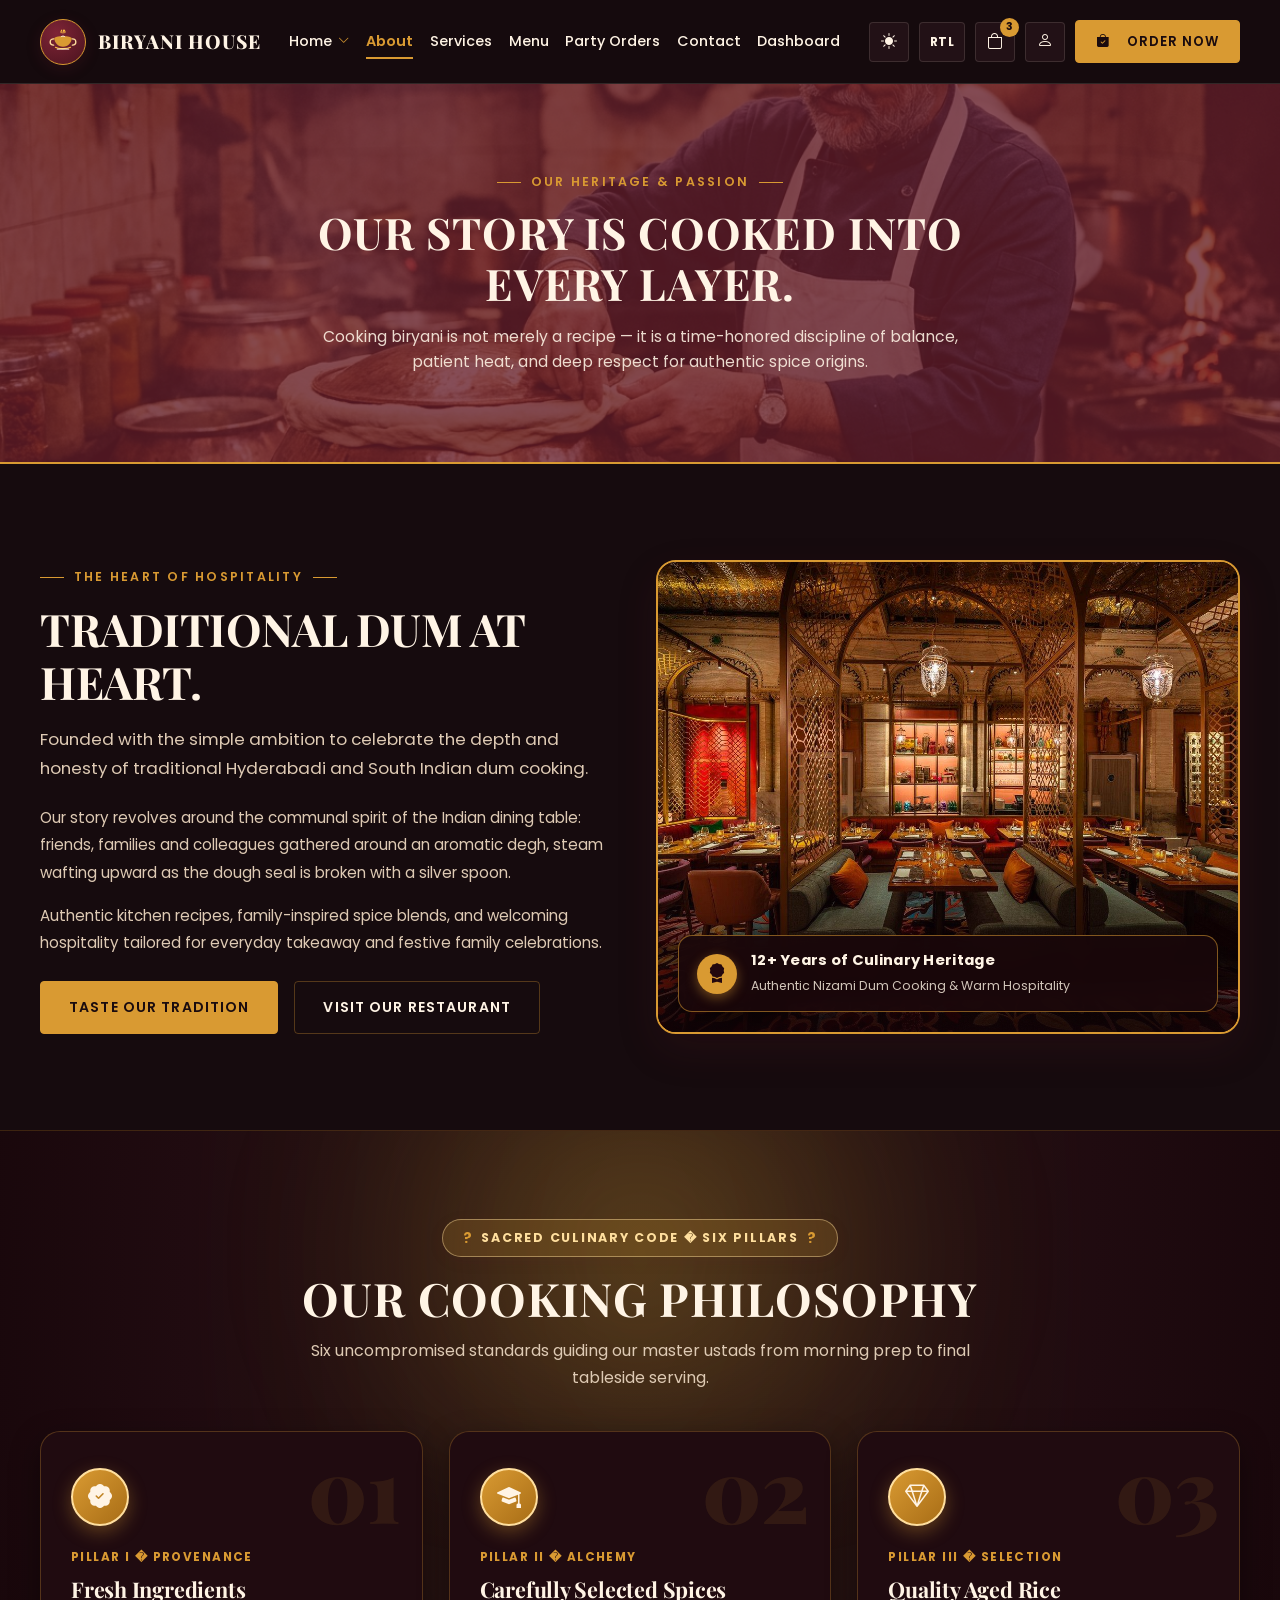
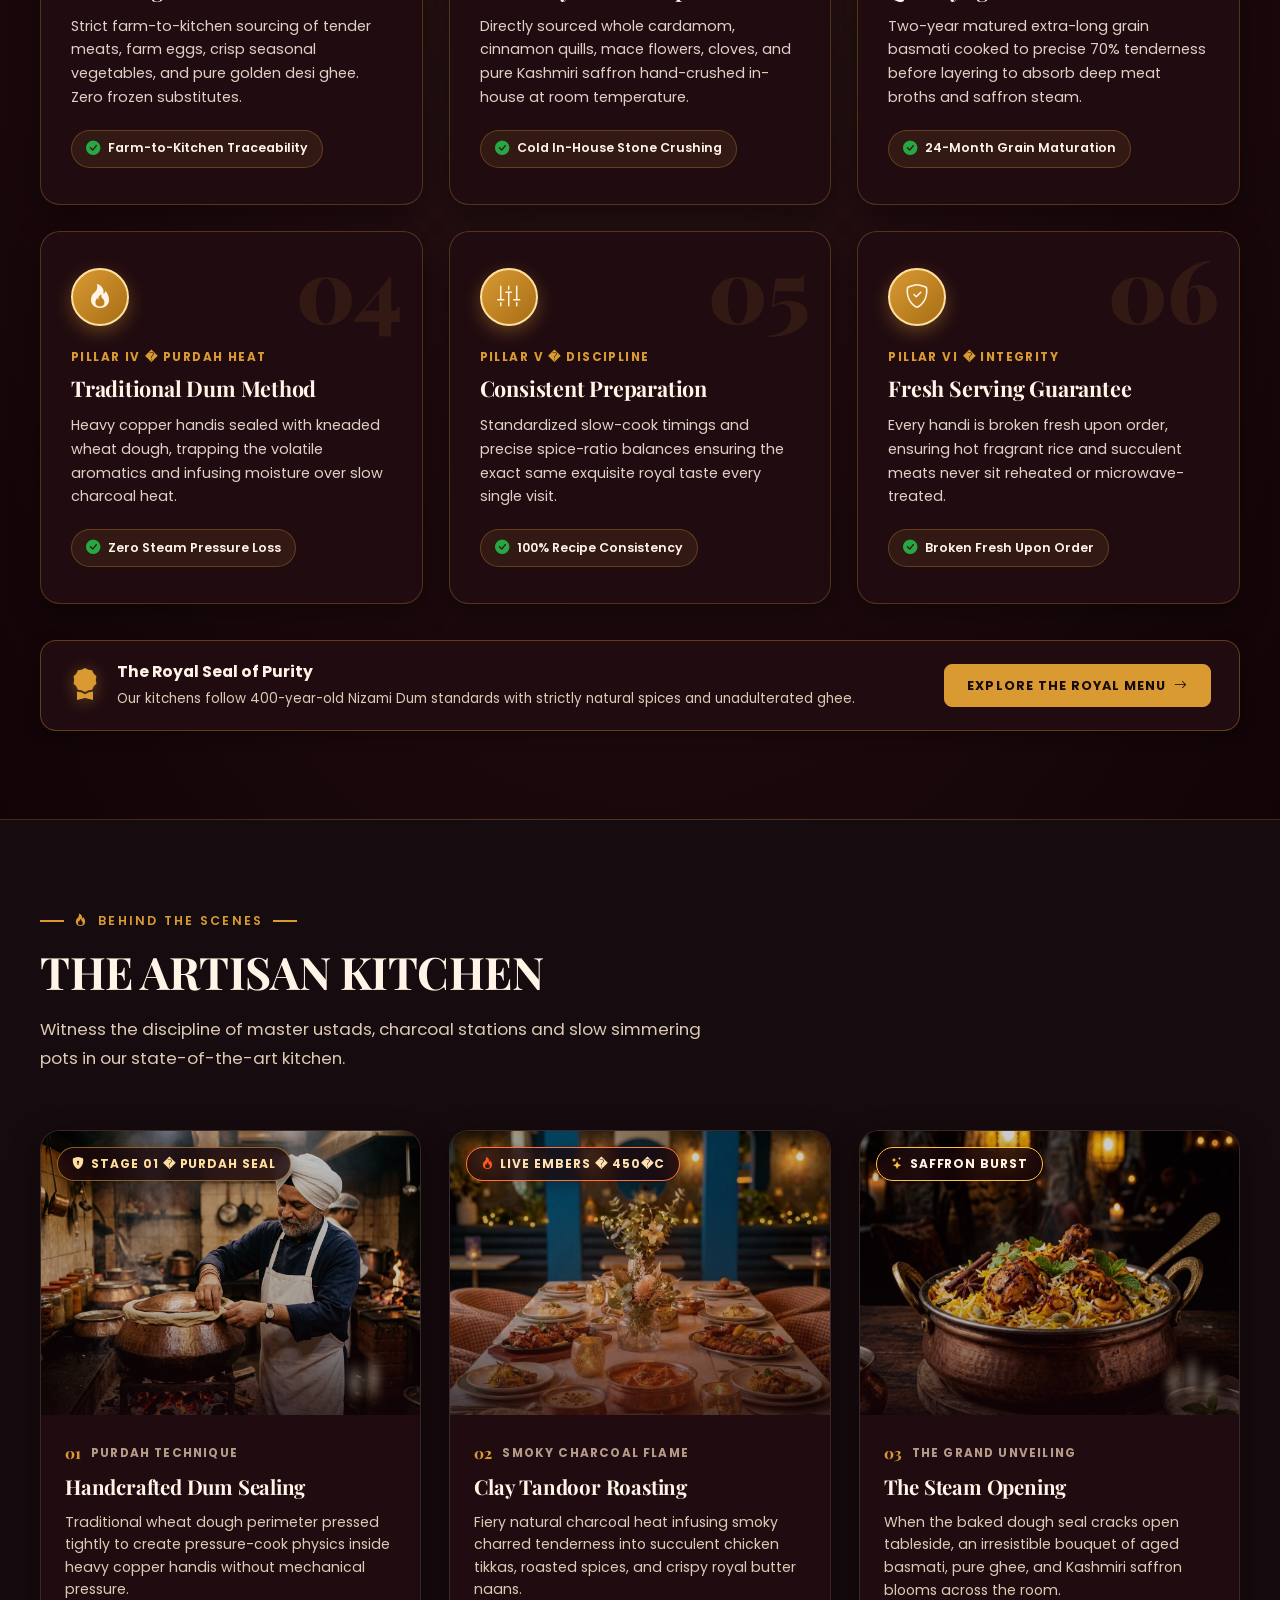
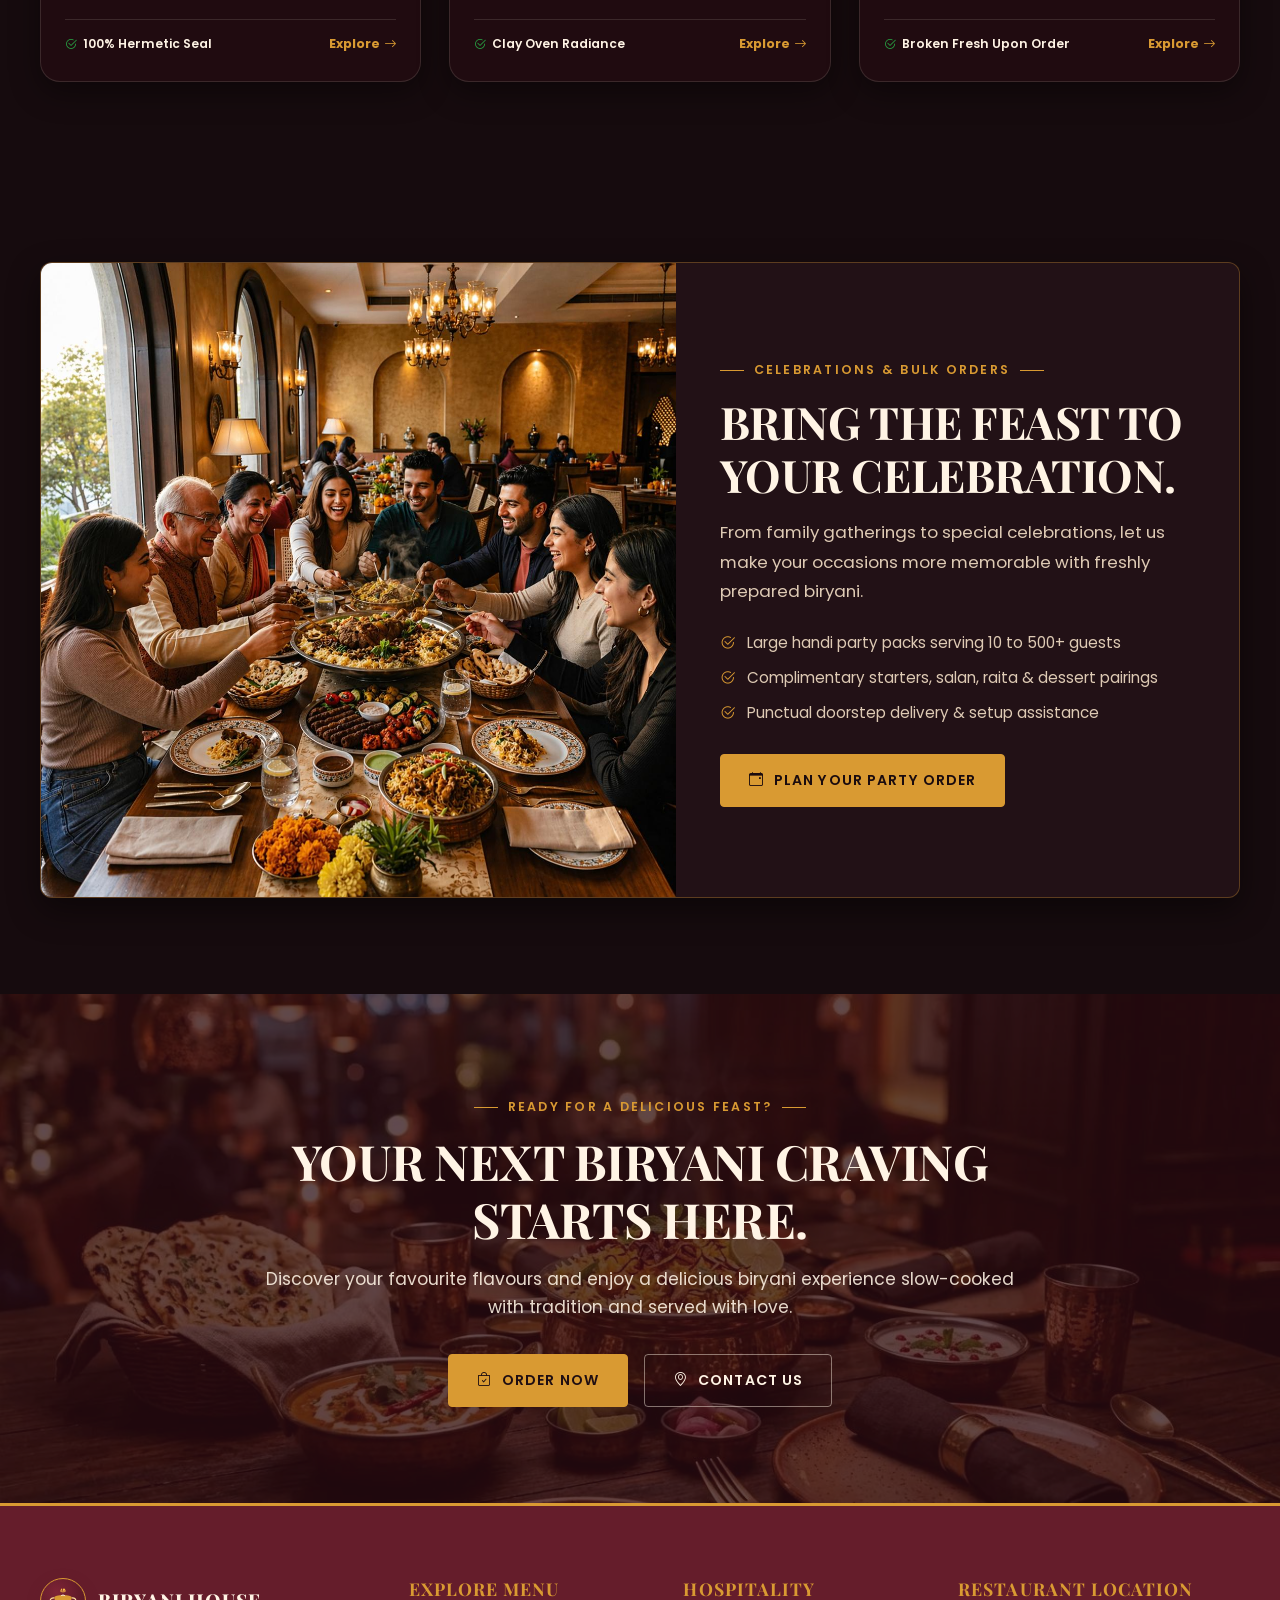
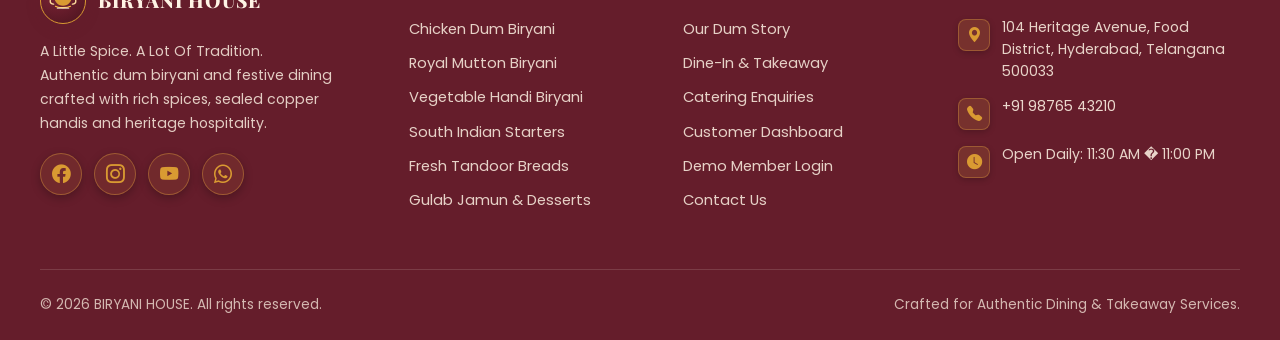
==== commit 8de472f5: "2nd comit" ====
--- a/about.html
+++ b/about.html
@@ -1,4 +1,4 @@
-<!DOCTYPE html>
+﻿<!DOCTYPE html>
 <html lang="en" dir="ltr" data-theme="dark">
 <head>
   <meta charset="UTF-8">
@@ -74,12 +74,12 @@
       <!-- Right: Action Controls -->
       <div class="nav-actions">
         <!-- Theme Toggle (Desktop Only) -->
-        <button class="icon-btn theme-toggle-btn" title="Toggle Theme" aria-label="Toggle Theme">
+        <button class="icon-btn theme-toggle-btn desktop-only-control" title="Toggle Theme" aria-label="Toggle Theme">
           <i class="bi bi-moon-stars-fill"></i>
         </button>
 
         <!-- RTL Toggle (Desktop Only) -->
-        <button class="icon-btn rtl-toggle-btn" title="Toggle RTL Layout" aria-label="Toggle RTL">
+        <button class="icon-btn rtl-toggle-btn desktop-only-control" title="Toggle RTL Layout" aria-label="Toggle RTL">
           RTL
         </button>
 
@@ -204,13 +204,13 @@
     <!-- =====================================================================
          SECTION 1 � ABOUT HERO (Rule 14)
          ===================================================================== -->
-    <section class="page-hero">
+        <section class="page-hero">
       <img src="assets/images/chef-dum.jpg" alt="Authentic biryani preparation photography" class="page-hero-bg">
       <div class="container page-hero-content">
-        <span class="eyebrow" style="color: var(--saffron);">Our Heritage & Passion</span>
+        <span class="eyebrow">Our Heritage & Passion</span>
         <h1>OUR STORY IS COOKED INTO EVERY LAYER.</h1>
         <p>
-          At Biryani House & Takeaway, cooking biryani is not merely a recipe � it is a time-honored discipline of balance, patient heat, and deep respect for spice origins.
+          Cooking biryani is not merely a recipe &mdash; it is a time-honored discipline of balance, patient heat, and deep respect for authentic spice origins.
         </p>
       </div>
     </section>
--- a/assets/css/style.css
+++ b/assets/css/style.css
@@ -1317,12 +1317,12 @@
   .desktop-only-control {
     display: none !important;
   }
-  .nav-actions > *:not(.mobile-menu-toggle):not(.theme-toggle-btn):not(.rtl-toggle-btn) {
+  .site-header .nav-actions > *:not(.mobile-menu-toggle) {
     display: none !important;
   }
-  .nav-actions > .theme-toggle-btn,
-  .nav-actions > .rtl-toggle-btn {
-    display: inline-flex !important;
+  .site-header .nav-actions > .theme-toggle-btn,
+  .site-header .nav-actions > .rtl-toggle-btn {
+    display: none !important;
   }
   .mobile-menu-toggle {
     display: inline-flex !important;
@@ -2480,21 +2480,144 @@
 
   .hero-home {
 
-    padding-block: 40px 60px;
-
-  }
-
+    padding-block: 36px 50px;
+
+  }
+
+  .hero-content {
+
+    padding-inline: 8px;
+
+  }
+
+  /* Prevent H1 from touching or crowding mobile layout */
+  .hero-title-top {
+
+    font-size: clamp(1.42rem, 6.4vw, 1.95rem) !important;
+
+    line-height: 1.18;
+
+    letter-spacing: 0.01em;
+
+  }
+
+  .hero-title-accent {
+
+    font-size: clamp(1.95rem, 9.2vw, 2.7rem) !important;
+
+    line-height: 1.1;
+
+    margin-top: 4px;
+
+  }
+
+  .hero-title-flourish {
+
+    width: clamp(200px, 58vw, 260px);
+
+    margin-inline: auto;
+
+  }
+
+  /* Hero CTA Buttons: Same Width & Centered on Mobile */
+  .hero-cta-group {
+
+    flex-direction: column;
+
+    align-items: center;
+
+    gap: 12px;
+
+    width: 100%;
+
+    margin-inline: auto;
+
+  }
+
+  .hero-cta-group .btn-hero-primary,
+  .hero-cta-group .btn-hero-outline {
+
+    width: 100% !important;
+
+    max-width: 280px;
+
+    justify-content: center !important;
+
+    text-align: center;
+
+    box-sizing: border-box;
+
+  }
+
+  /* Trust Points: Aligned straight in a column, centered horizontally on screen */
   .hero-trust-strip {
 
     flex-direction: column;
 
-    align-items: flex-start;
+    align-items: center;
 
     gap: 16px;
 
     margin-inline: auto;
 
-    max-width: 340px;
+    width: 100%;
+
+    max-width: 320px;
+
+    padding-top: 18px;
+
+    border-top: 1px solid rgba(217, 154, 50, 0.35);
+
+  }
+
+  .hero-trust-item {
+
+    display: flex;
+
+    align-items: center;
+
+    gap: 14px;
+
+    width: 100%;
+
+    max-width: 250px;
+
+    margin-inline: auto;
+
+    text-align: left;
+
+  }
+
+  .trust-icon-wrap {
+
+    flex-shrink: 0;
+
+    width: 32px;
+
+    height: 32px;
+
+    display: flex;
+
+    align-items: center;
+
+    justify-content: center;
+
+  }
+
+  .trust-text-wrap {
+
+    flex: 1;
+
+    text-align: left;
+
+  }
+
+  .trust-text-wrap strong,
+  .trust-text-wrap span {
+
+    text-align: left;
+
+    display: block;
 
   }
 
@@ -6465,7 +6588,15 @@
 
   position: relative;
 
-  padding-block: 72px;
+  min-height: 380px;
+
+  display: flex;
+
+  align-items: center;
+
+  justify-content: center;
+
+  padding-block: clamp(48px, 6vh, 68px);
 
   background-color: var(--maroon);
 
@@ -6475,6 +6606,10 @@
 
   overflow: hidden;
 
+  text-align: center;
+
+  box-sizing: border-box;
+
 }
 
 
@@ -6493,6 +6628,8 @@
 
   opacity: 0.22;
 
+  pointer-events: none;
+
 }
 
 
@@ -6503,7 +6640,31 @@
 
   z-index: 2;
 
-  max-width: 780px;
+  width: 100%;
+
+  max-width: 820px;
+
+  margin-inline: auto;
+
+  display: flex;
+
+  flex-direction: column;
+
+  align-items: center;
+
+  justify-content: center;
+
+  text-align: center;
+
+}
+
+
+
+.page-hero .eyebrow {
+
+  margin-inline: auto;
+
+  margin-bottom: 14px;
 
 }
 
@@ -6513,12 +6674,24 @@
 
   color: var(--cream);
 
-  font-size: clamp(2.1rem, 4vw, 3.4rem);
+  font-family: var(--font-heading);
+
+  font-size: clamp(2rem, 3.4vw, 2.9rem);
+
+  line-height: 1.18;
+
+  letter-spacing: 0.02em;
 
   margin-bottom: 14px;
 
   text-transform: uppercase;
 
+  text-align: center;
+
+  max-width: 800px;
+
+  margin-inline: auto;
+
 }
 
 
@@ -6527,7 +6700,49 @@
 
   color: rgba(255, 244, 229, 0.88);
 
-  font-size: 1.08rem;
+  font-size: clamp(0.98rem, 1.15vw, 1.08rem);
+
+  line-height: 1.6;
+
+  max-width: 680px;
+
+  margin-inline: auto;
+
+  text-align: center;
+
+}
+
+
+
+@media (max-width: 767px) {
+
+  .page-hero {
+
+    min-height: 300px;
+
+    padding-block: 42px;
+
+  }
+
+  .page-hero h1 {
+
+    font-size: clamp(1.5rem, 6.2vw, 2.1rem);
+
+    line-height: 1.2;
+
+    margin-bottom: 12px;
+
+  }
+
+  .page-hero p {
+
+    font-size: 0.95rem;
+
+    line-height: 1.55;
+
+    padding-inline: 8px;
+
+  }
 
 }
 
@@ -12762,17 +12977,20 @@
 
 /* Strict Mobile/Tablet Header Navigation Rule:
    On mobile/tablet (<=1120px), hide all top nav links and action controls,
-   leaving ONLY the hamburger button in the header bar. */
+   leaving ONLY the hamburger button in the header bar (Theme & RTL buttons are inside the hamburger drawer). */
 @media (max-width: 1120px) {
   .nav-links {
     display: none !important;
   }
-  .nav-actions > *:not(.mobile-menu-toggle):not(.theme-toggle-btn):not(.rtl-toggle-btn) {
+  .desktop-only-control {
     display: none !important;
   }
-  .nav-actions > .theme-toggle-btn,
-  .nav-actions > .rtl-toggle-btn {
-    display: inline-flex !important;
+  .site-header .nav-actions > *:not(.mobile-menu-toggle) {
+    display: none !important;
+  }
+  .site-header .nav-actions > .theme-toggle-btn,
+  .site-header .nav-actions > .rtl-toggle-btn {
+    display: none !important;
   }
   .mobile-menu-toggle {
     display: inline-flex !important;
@@ -13642,7 +13860,9 @@
 }
 
 /* ==========================================================================
-   MOBILE NAVBAR CONTROLS: THEME & RTL BUTTONS (RULE 22)
+   MOBILE & TABLET HEADER CONTROLS (<=1120px / 1024px / Mobile)
+   Theme and RTL buttons are placed inside the hamburger drawer,
+   so keep them hidden in top navbar on mobile, tab, and 1024px.
    ========================================================================== */
 @media (max-width: 1120px) {
   .site-header .nav-actions {
@@ -13651,47 +13871,7 @@
   }
   .site-header .nav-actions > .theme-toggle-btn,
   .site-header .nav-actions > .rtl-toggle-btn {
-    display: inline-flex !important;
-    align-items: center;
-    justify-content: center;
-  }
-}
-
-@media (max-width: 767px) {
-  .site-header .nav-actions {
-    gap: 8px !important;
-  }
-  .site-header .nav-actions .icon-btn {
-    width: 38px !important;
-    height: 38px !important;
-    min-width: 38px !important;
-    font-size: 0.92rem !important;
-  }
-  .site-header .nav-actions .rtl-toggle-btn {
-    min-width: 38px !important;
-    width: auto !important;
-    padding-inline: 8px !important;
-    font-size: 0.74rem !important;
-    font-weight: 700 !important;
-  }
-}
-
-@media (max-width: 480px) {
-  .site-header .nav-actions {
-    gap: 6px !important;
-  }
-  .site-header .nav-actions .icon-btn {
-    width: 35px !important;
-    height: 35px !important;
-    min-width: 35px !important;
-    font-size: 0.85rem !important;
-  }
-  .site-header .nav-actions .rtl-toggle-btn {
-    min-width: 35px !important;
-    width: auto !important;
-    padding-inline: 6px !important;
-    font-size: 0.68rem !important;
-    font-weight: 700 !important;
-  }
-}
-
+    display: none !important;
+  }
+}
+
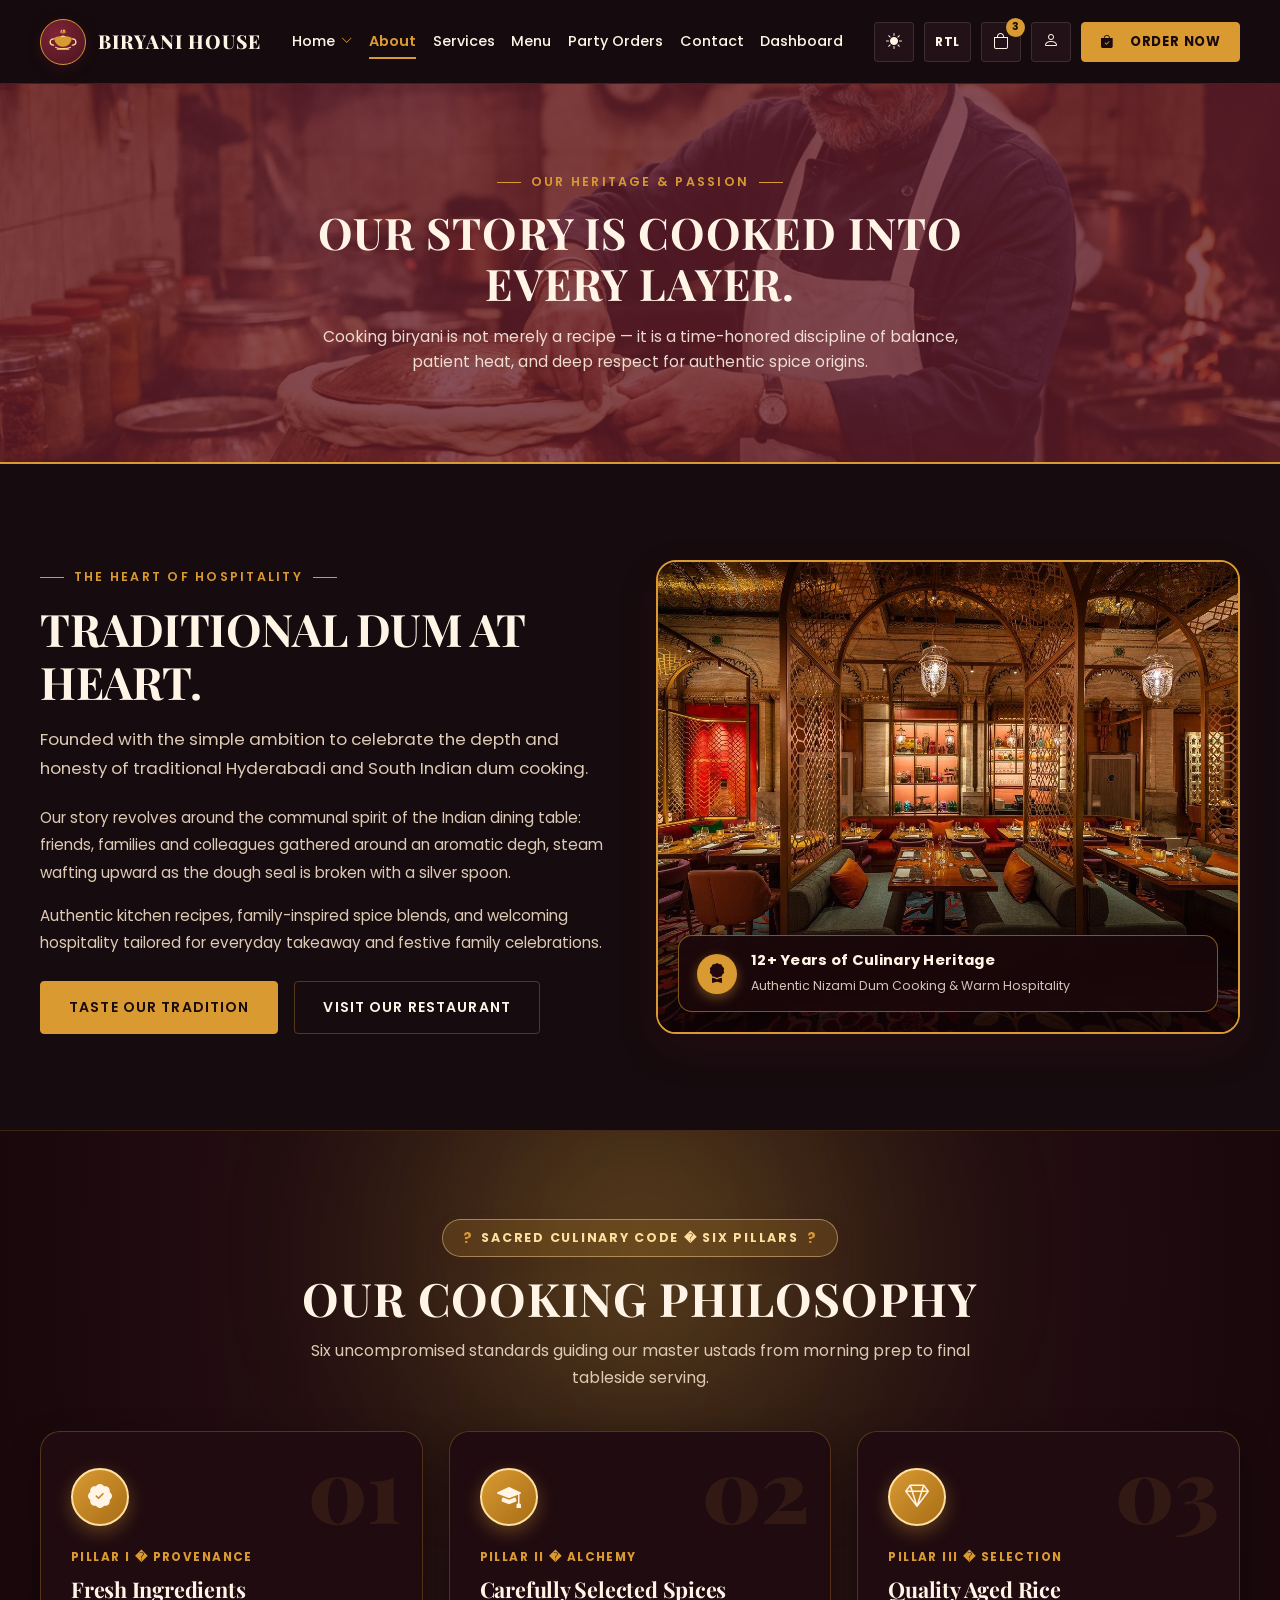
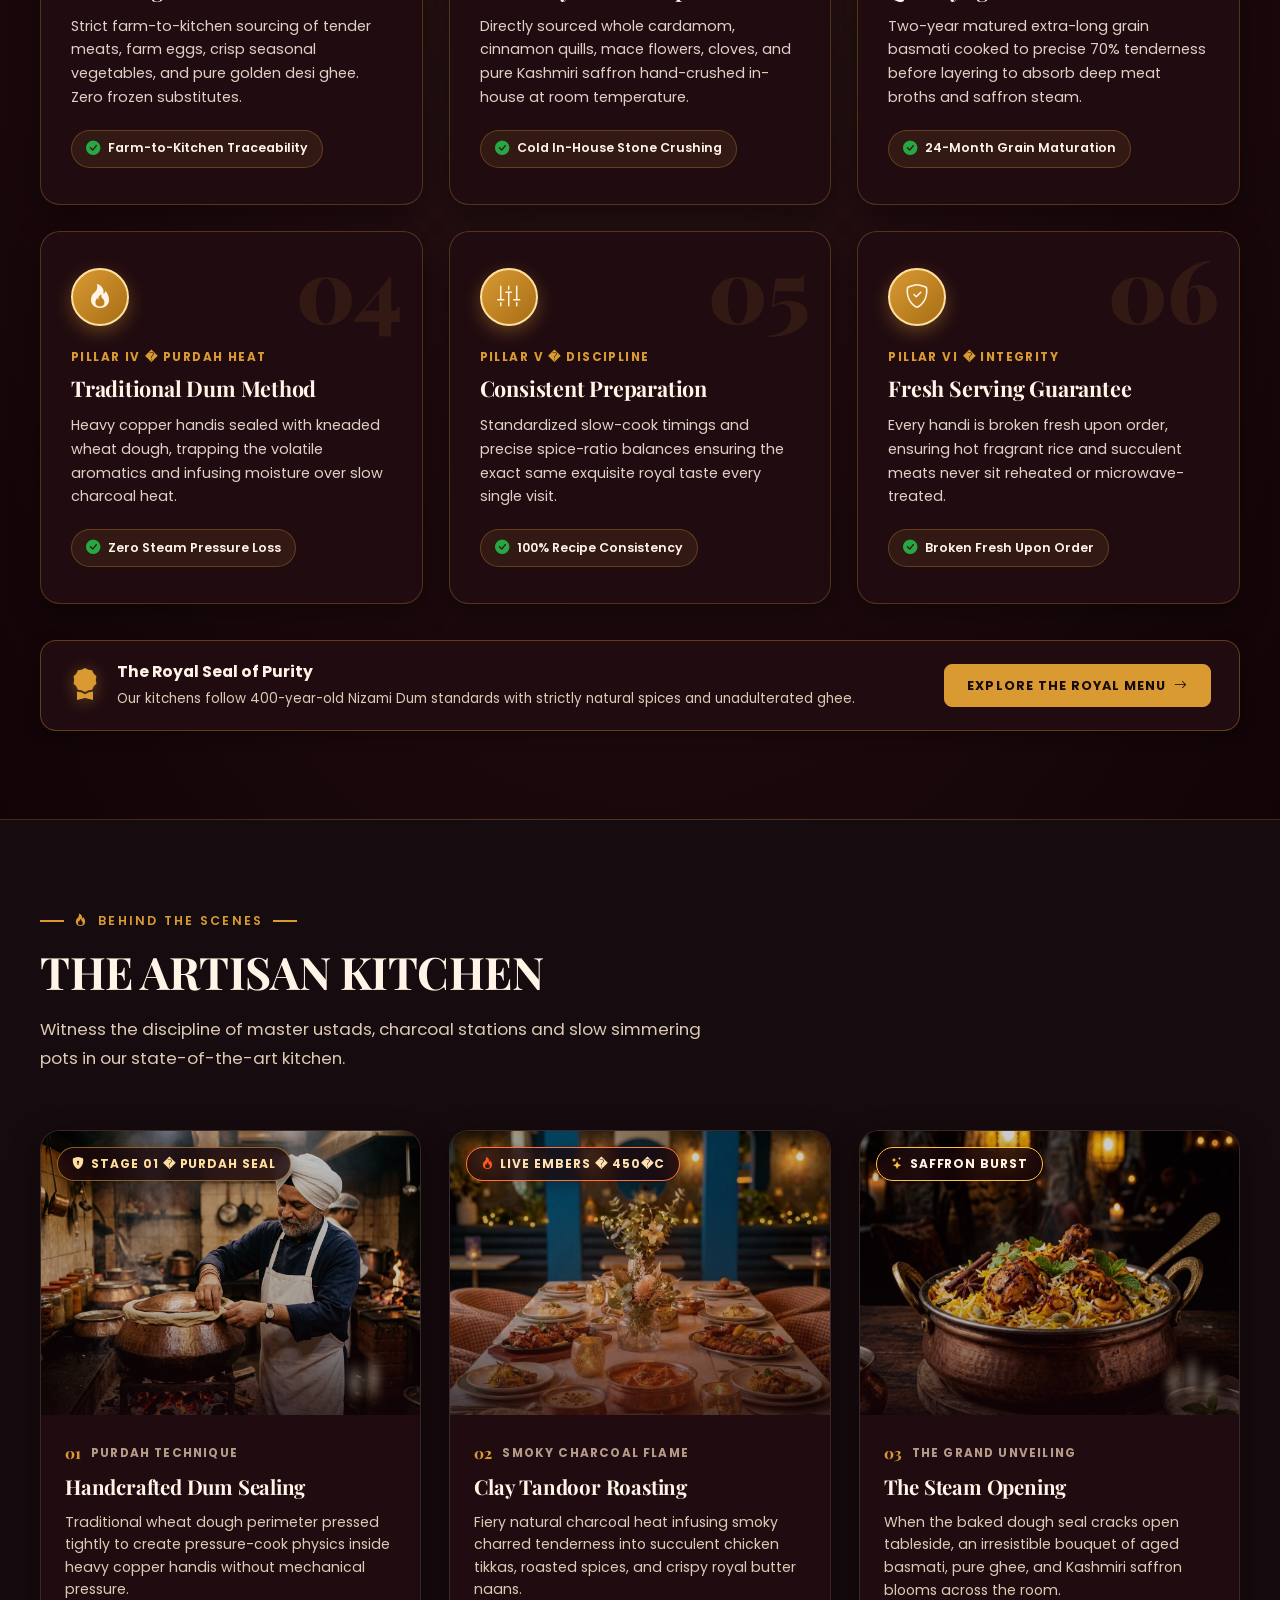
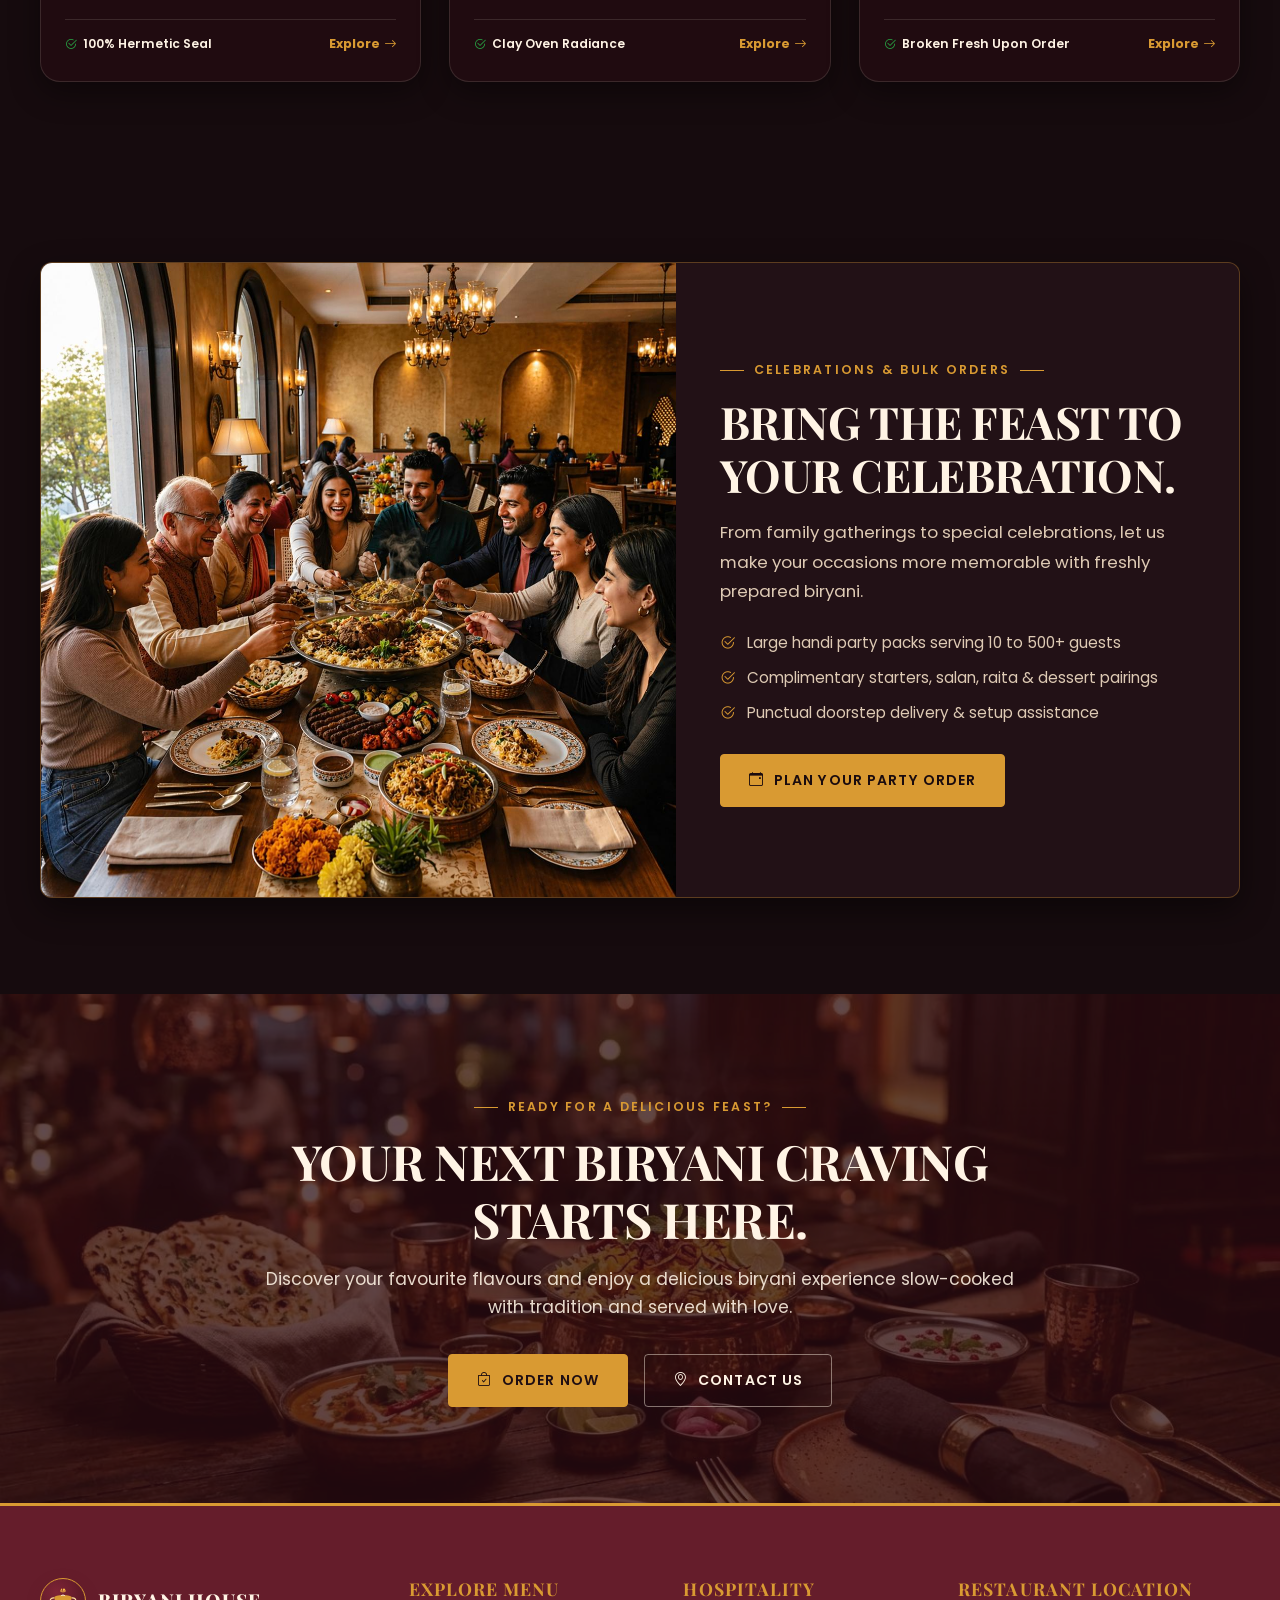
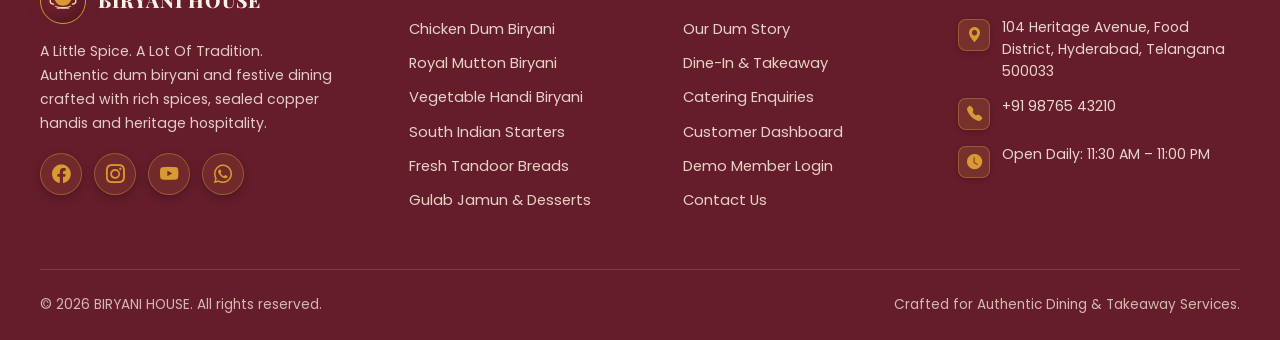
==== commit c338f47f: "3rd comit" ====
--- a/about.html
+++ b/about.html
@@ -641,7 +641,7 @@
   <footer class="site-footer">
     <div class="container footer-grid">
       <div class="footer-col">
-        <div class="brand-logo" style="margin-bottom: 16px;">
+        <a href="index.html" class="brand-logo" style="margin-bottom: 16px; text-decoration: none;" aria-label="Biryani House Home">
           <div class="brand-logo-mark">
             <svg viewBox="0 0 48 48" fill="none" xmlns="http://www.w3.org/2000/svg">
               <path d="M21 9c-.5-1.5 0-3 1-4M24 9.5c0-2 1-3.5 1-4.8M27 9c.5-1.5 0-3-1-4" stroke="#FFC043" stroke-width="1.8" stroke-linecap="round"/>
@@ -654,7 +654,7 @@
             </svg>
           </div>
           <span class="brand-name" style="color: var(--cream);">BIRYANI HOUSE</span>
-        </div>
+        </a>
         <p style="font-size: 0.88rem; color: rgba(255, 244, 229, 0.82); line-height: 1.7; margin-bottom: 18px;">
           A Little Spice. A Lot Of Tradition.<br>
           Authentic dum biryani and festive dining crafted with rich spices, sealed copper handis and heritage hospitality.
@@ -723,7 +723,7 @@
               <i class="bi bi-clock-fill"></i>
             </div>
             <div class="footer-contact-info">
-              <span>Open Daily: 11:30 AM � 11:00 PM</span>
+              <span>Open Daily: 11:30 AM &ndash; 11:00 PM</span>
             </div>
           </div>
         </div>
@@ -731,7 +731,7 @@
     </div>
 
     <div class="container footer-bottom">
-      <div>&copy; 2026 BIRYANI HOUSE. All rights reserved.</div>
+      <div>&copy; 2026 <a href="index.html" style="color: inherit; text-decoration: none;">BIRYANI HOUSE</a>. All rights reserved.</div>
       <div>Crafted for Authentic Dining &amp; Takeaway Services.</div>
     </div>
   </footer>
--- a/assets/css/style.css
+++ b/assets/css/style.css
@@ -1005,12 +1005,34 @@
 
 
 
+.nav-actions > .icon-btn,
+.nav-actions > .rtl-toggle-btn,
+.nav-actions > .theme-toggle-btn,
+.nav-actions > .cart-toggle-btn,
+.nav-actions > .nav-order-btn {
+
+  height: 40px !important;
+
+  min-height: 40px !important;
+
+  max-height: 40px !important;
+
+  box-sizing: border-box !important;
+
+}
+
+
+
 .icon-btn {
 
   width: 40px;
 
   height: 40px;
 
+  min-height: 40px;
+
+  max-height: 40px;
+
   border-radius: var(--radius-sm);
 
   border: 1px solid var(--border-color);
@@ -1031,6 +1053,8 @@
 
   transition: all var(--transition);
 
+  box-sizing: border-box;
+
 }
 
 
@@ -1049,6 +1073,12 @@
 
 .rtl-toggle-btn {
 
+  height: 40px;
+
+  min-height: 40px;
+
+  max-height: 40px;
+
   font-size: 0.75rem;
 
   font-weight: 700;
@@ -1059,6 +1089,14 @@
 
   padding-inline: 10px;
 
+  box-sizing: border-box;
+
+  display: inline-flex;
+
+  align-items: center;
+
+  justify-content: center;
+
 }
 
 
@@ -1099,9 +1137,31 @@
 
 .nav-order-btn {
 
-  padding: 10px 20px;
-
-  font-size: 0.82rem;
+  height: 40px;
+
+  min-height: 40px;
+
+  max-height: 40px;
+
+  padding: 0 18px !important;
+
+  font-size: 0.82rem !important;
+
+  font-weight: 700;
+
+  letter-spacing: 0.06em;
+
+  display: inline-flex;
+
+  align-items: center;
+
+  justify-content: center;
+
+  line-height: 1;
+
+  box-sizing: border-box;
+
+  border-radius: var(--radius-sm);
 
 }
 
@@ -1712,11 +1772,13 @@
 
   bottom: 0;
 
-  right: 120px;
-
-  width: 780px;
-
-  max-width: 65%;
+  left: 50%;
+
+  transform: translateX(-50%);
+
+  right: auto;
+
+  width: min(960px, 92vw);
 
   height: clamp(75px, 10.5vh, 100px);
 
@@ -2342,71 +2404,73 @@
 
   bottom: 22px;
 
+  right: 16px;
+
+  left: auto;
+
+  padding: 11px 18px;
+
+  border-radius: 16px;
+
+  gap: 11px;
+
+}
+
+
+
+.badge-text-stack {
+
+  display: flex;
+
+  flex-direction: column;
+
+  text-align: left;
+
+  line-height: 1.25;
+
+  font-weight: 700;
+
+  font-size: 0.86rem;
+
+  color: #2B151A;
+
+}
+
+
+
+[data-theme="dark"] .badge-text-stack {
+
+  color: #FFF4E5;
+
+}
+
+
+
+[dir="rtl"] .badge-freshly-prepared {
+
+  left: auto;
+
+  right: 20px;
+
+}
+
+
+
+[dir="rtl"] .badge-dum-cooking {
+
+  right: auto;
+
+  left: -22px;
+
+}
+
+
+
+[dir="rtl"] .badge-tradition {
+
+  right: auto;
+
   left: 16px;
-
-  padding: 11px 18px;
-
-  border-radius: 16px;
-
-  gap: 11px;
-
-}
-
-
-
-.badge-text-stack {
-
-  display: flex;
-
-  flex-direction: column;
-
-  text-align: left;
-
-  line-height: 1.25;
-
-  font-weight: 700;
-
-  font-size: 0.86rem;
-
-  color: #2B151A;
-
-}
-
-
-
-[data-theme="dark"] .badge-text-stack {
-
-  color: #FFF4E5;
-
-}
-
-
-
-[dir="rtl"] .badge-freshly-prepared {
-
-  left: auto;
-
-  right: 20px;
-
-}
-
-
-
-[dir="rtl"] .badge-dum-cooking {
-
-  right: auto;
-
-  left: -22px;
-
-}
-
-
-
-[dir="rtl"] .badge-tradition {
-
-  left: auto;
-
-  right: 16px;
 
 }
 
@@ -2655,7 +2719,9 @@
 
     bottom: 12px;
 
-    left: 8px;
+    right: 8px;
+
+    left: auto;
 
   }
 
@@ -5560,6 +5626,8 @@
 
   border-color: rgba(217, 154, 50, 0.35);
 
+  color: #FFF4E5;
+
 }
 
 
@@ -5624,9 +5692,19 @@
 
 
 
+[data-theme="dark"] .dum-step-btn .step-btn-title {
+
+  color: rgba(255, 244, 229, 0.9);
+
+}
+
+
+
 .dum-step-btn:hover {
 
-  background: rgba(217, 154, 50, 0.12);
+  background: #FFF5E6;
+
+  border-color: var(--saffron);
 
   color: var(--maroon);
 
@@ -5634,6 +5712,58 @@
 
 
 
+.dum-step-btn:hover .step-btn-title {
+
+  color: var(--maroon);
+
+}
+
+
+
+.dum-step-btn:hover .step-btn-num {
+
+  border-color: var(--saffron);
+
+  color: var(--maroon);
+
+}
+
+
+
+/* Dark Mode Tab Hover Fix: Solid Opaque Background & High Contrast Visible Text (Blocks Connecting Track Line) */
+
+[data-theme="dark"] .dum-step-btn:hover {
+
+  background: #36151E;
+
+  border-color: var(--saffron);
+
+  color: #FFFFFF;
+
+}
+
+
+
+[data-theme="dark"] .dum-step-btn:hover .step-btn-title {
+
+  color: #FFFFFF !important;
+
+}
+
+
+
+[data-theme="dark"] .dum-step-btn:hover .step-btn-num {
+
+  background: rgba(217, 154, 50, 0.28);
+
+  color: #FFC043;
+
+  border-color: var(--saffron);
+
+}
+
+
+
 .dum-step-btn.active {
 
   background: var(--maroon);
@@ -5648,6 +5778,18 @@
 
 
 
+[data-theme="dark"] .dum-step-btn.active {
+
+  background: #651D2B;
+
+  border-color: var(--saffron);
+
+  color: #FFF4E5 !important;
+
+}
+
+
+
 .dum-step-btn.active .step-btn-num {
 
   background: var(--saffron);
@@ -5667,6 +5809,14 @@
 .dum-step-btn.active .step-btn-title {
 
   color: #FFF4E5;
+
+}
+
+
+
+[data-theme="dark"] .dum-step-btn.active .step-btn-title {
+
+  color: #FFF4E5 !important;
 
 }
 
@@ -7360,6 +7510,80 @@
 
   box-shadow: 0 0 0 3px var(--saffron-soft);
 
+}
+
+/* Custom Dropdown Select Styling with Shifted Leftward Arrow */
+select.form-control {
+  appearance: none;
+  -webkit-appearance: none;
+  -moz-appearance: none;
+  background-image: url("data:image/svg+xml,%3csvg xmlns='http://www.w3.org/2000/svg' viewBox='0 0 16 16'%3e%3cpath fill='none' stroke='%23888888' stroke-linecap='round' stroke-linejoin='round' stroke-width='2' d='m3 6 5 5 5-5'/%3e%3c/svg%3e");
+  background-repeat: no-repeat;
+  background-position: right 18px center;
+  background-size: 13px 9px;
+  padding-right: 44px;
+  cursor: pointer;
+}
+
+[data-theme="dark"] select.form-control {
+  background-image: url("data:image/svg+xml,%3csvg xmlns='http://www.w3.org/2000/svg' viewBox='0 0 16 16'%3e%3cpath fill='none' stroke='%23ffffff' stroke-linecap='round' stroke-linejoin='round' stroke-width='2' d='m3 6 5 5 5-5'/%3e%3c/svg%3e");
+}
+
+[data-theme="dark"] select.form-control:focus {
+  background-image: url("data:image/svg+xml,%3csvg xmlns='http://www.w3.org/2000/svg' viewBox='0 0 16 16'%3e%3cpath fill='none' stroke='%23D99A32' stroke-linecap='round' stroke-linejoin='round' stroke-width='2' d='m3 6 5 5 5-5'/%3e%3c/svg%3e");
+}
+
+[data-theme="dark"] select.form-control option {
+  background-color: #200B10;
+  color: #FFF4E5;
+}
+
+[dir="rtl"] select.form-control {
+  background-position: left 18px center;
+  padding-left: 44px;
+  padding-right: 16px;
+}
+
+/* Date Input & Dark Mode Calendar Picker Indicator Visibility */
+input[type="date"].form-control,
+input[type="date"] {
+  position: relative;
+  cursor: pointer;
+}
+
+input[type="date"]::-webkit-calendar-picker-indicator {
+  cursor: pointer;
+  padding: 2px;
+  margin-inline-end: 6px;
+  border-radius: 4px;
+  opacity: 0.8;
+  transition: opacity var(--transition), filter var(--transition);
+}
+
+input[type="date"]::-webkit-calendar-picker-indicator:hover {
+  opacity: 1;
+}
+
+[data-theme="dark"] input[type="date"].form-control,
+[data-theme="dark"] input[type="date"],
+html[data-theme="dark"] input[type="date"] {
+  color-scheme: dark;
+}
+
+[data-theme="dark"] input[type="date"]::-webkit-calendar-picker-indicator,
+[data-theme="dark"] .form-control[type="date"]::-webkit-calendar-picker-indicator,
+html[data-theme="dark"] #partyEventDate::-webkit-calendar-picker-indicator {
+  filter: brightness(0) invert(1) !important;
+  opacity: 1 !important;
+  cursor: pointer;
+  margin-inline-end: 6px;
+}
+
+[data-theme="dark"] input[type="date"]::-webkit-calendar-picker-indicator:hover,
+[data-theme="dark"] .form-control[type="date"]::-webkit-calendar-picker-indicator:hover,
+html[data-theme="dark"] #partyEventDate::-webkit-calendar-picker-indicator:hover {
+  filter: brightness(0) invert(1) !important;
+  opacity: 1 !important;
 }
 
 
@@ -11638,14 +11862,16 @@
 /* Top Occasion Selector Ribbon */
 .occasion-nav-ribbon {
   display: grid;
-  grid-template-columns: repeat(6, 1fr);
-  gap: 12px;
+  grid-template-columns: repeat(6, minmax(0, 1fr));
+  gap: 8px;
   margin-bottom: 24px;
   background: var(--bg-surface);
   border: 1.5px solid var(--border-color);
-  padding: 8px;
+  padding: 6px;
   border-radius: 20px;
   box-shadow: 0 4px 18px rgba(101, 29, 43, 0.05);
+  max-width: 100%;
+  box-sizing: border-box;
 }
 
 [data-theme="dark"] .occasion-nav-ribbon {
@@ -11657,8 +11883,8 @@
 .occasion-tab {
   display: flex;
   align-items: center;
-  gap: 10px;
-  padding: 12px 14px;
+  gap: 6px;
+  padding: 7px 8px;
   border-radius: 14px;
   background: transparent;
   border: 1.5px solid transparent;
@@ -11667,6 +11893,9 @@
   transition: all 0.35s cubic-bezier(0.16, 1, 0.3, 1);
   color: var(--text-heading);
   position: relative;
+  min-width: 0;
+  width: 100%;
+  box-sizing: border-box;
 }
 
 .occasion-tab:hover {
@@ -11687,22 +11916,24 @@
 
 .occasion-tab-num {
   font-family: var(--font-heading);
-  font-size: 0.85rem;
+  font-size: 0.75rem;
   font-weight: 700;
   color: var(--saffron);
-  opacity: 0.8;
+  opacity: 0.75;
+  flex-shrink: 0;
 }
 
 .occasion-tab-icon {
-  width: 36px;
-  height: 36px;
-  border-radius: 10px;
+  width: 28px;
+  height: 28px;
+  min-width: 28px;
+  border-radius: 8px;
   background: rgba(217, 154, 50, 0.12);
   display: flex;
   align-items: center;
   justify-content: center;
   color: var(--saffron);
-  font-size: 1.15rem;
+  font-size: 0.95rem;
   flex-shrink: 0;
   transition: all 0.3s ease;
 }
@@ -11717,11 +11948,14 @@
   display: flex;
   flex-direction: column;
   overflow: hidden;
+  min-width: 0;
 }
 
 .occasion-tab-text strong {
-  font-size: 0.84rem;
-  line-height: 1.25;
+  font-size: 0.78rem;
+  font-weight: 600;
+  letter-spacing: -0.015em;
+  line-height: 1.2;
   white-space: nowrap;
   overflow: hidden;
   text-overflow: ellipsis;
@@ -11729,9 +11963,12 @@
 }
 
 .occasion-tab-text small {
-  font-size: 0.72rem;
+  font-size: 0.68rem;
   color: var(--text-secondary);
-  margin-top: 2px;
+  margin-top: 1px;
+  white-space: nowrap;
+  overflow: hidden;
+  text-overflow: ellipsis;
 }
 
 /* Dynamic Occasion Stage */
@@ -12059,8 +12296,8 @@
   border-color: rgba(217, 154, 50, 0.35);
 }
 
-/* Responsive Occasion Theater Design: 3x2 (3 and 3) Tab Buttons Grid for Tablet & Mobile */
-@media (max-width: 1024px) {
+/* Responsive Occasion Theater Design: 3x2 (3 and 3) Tab Buttons Grid for Tablet, Laptop & Mobile */
+@media (max-width: 1280px) {
   .occasion-nav-ribbon {
     display: grid !important;
     grid-template-columns: repeat(3, 1fr) !important;
@@ -12069,6 +12306,8 @@
     overflow-x: visible !important;
     border-radius: 20px !important;
     margin-bottom: 24px !important;
+    max-width: 100% !important;
+    box-sizing: border-box !important;
   }
 
   .occasion-nav-ribbon::-webkit-scrollbar {
@@ -12356,13 +12595,18 @@
 .gallery-caption {
   padding: 16px 18px;
   background-color: var(--bg-surface);
-  text-align: center;
+  text-align: left;
   transition: background-color 0.3s ease;
   display: flex;
   flex-direction: column;
-  align-items: center;
+  align-items: flex-start;
   gap: 4px;
   border-top: 1px solid var(--border-color);
+}
+
+[dir="rtl"] .gallery-caption {
+  text-align: right;
+  align-items: flex-end;
 }
 
 [data-theme="dark"] .gallery-caption {
@@ -12376,6 +12620,11 @@
   font-size: 0.98rem;
   color: var(--text-heading);
   transition: color 0.3s ease;
+  text-align: left;
+}
+
+[dir="rtl"] .gallery-caption-title {
+  text-align: right;
 }
 
 .catering-gallery-card:hover .gallery-caption-title {
@@ -12388,6 +12637,11 @@
   display: inline-flex;
   align-items: center;
   gap: 5px;
+  text-align: left;
+}
+
+[dir="rtl"] .gallery-caption-sub {
+  text-align: right;
 }
 
 .gallery-caption-sub i {
